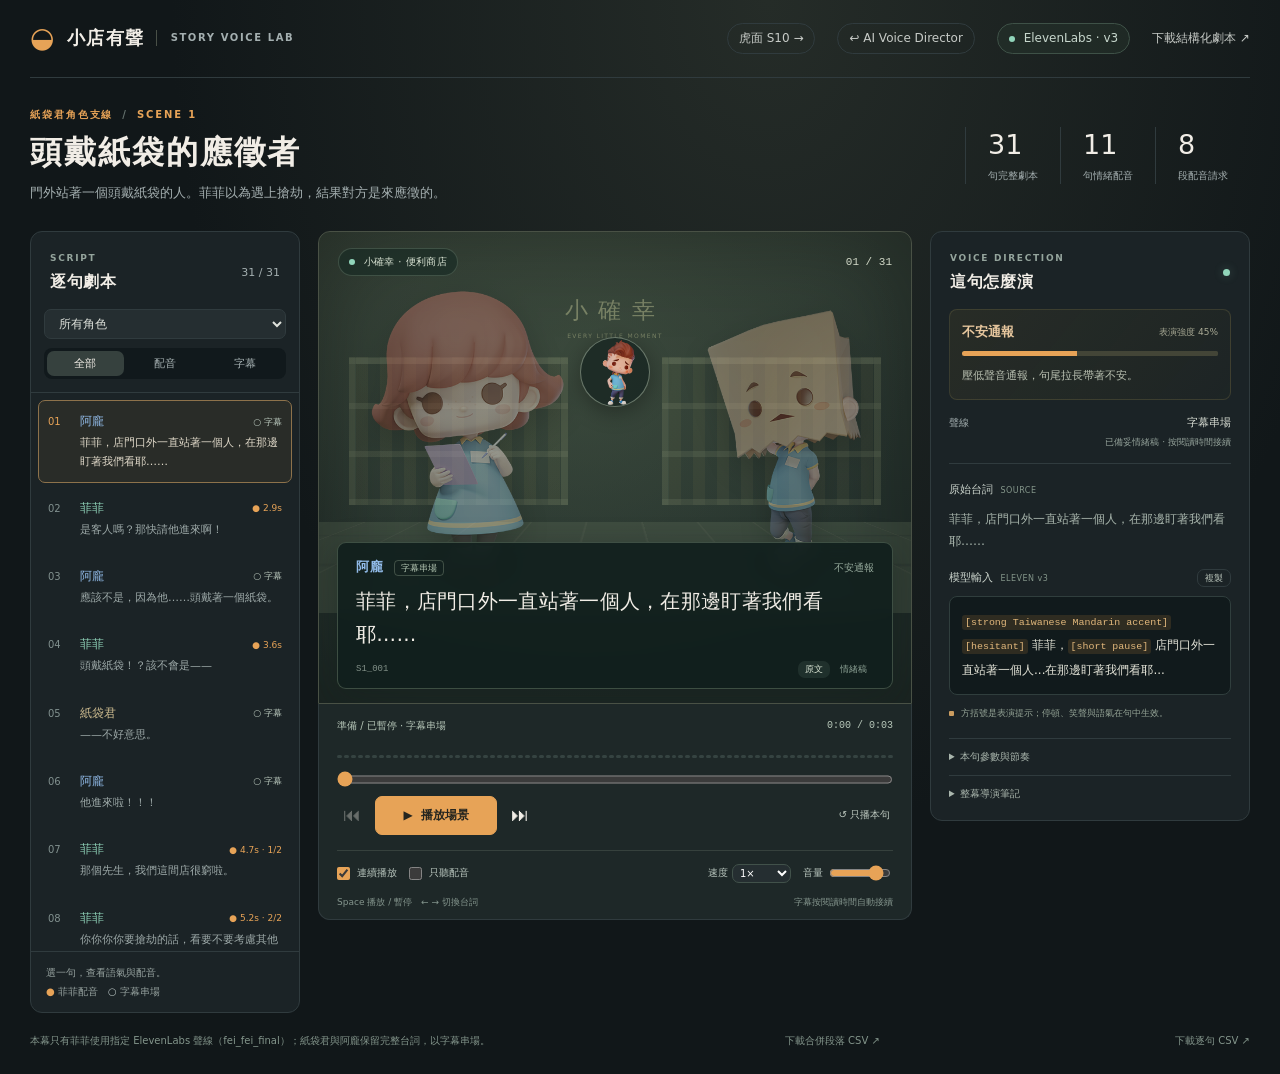
==== story_paperbag_s1/index.html @ 16950ddc "Add the 紙袋君 S1 scene page and make the scene template reusable story_paperbag_s1/: the whole S1 scen" ====
<!doctype html>
<html lang="zh-Hant">
<head>
  <meta charset="UTF-8">
  <meta name="viewport" content="width=device-width, initial-scale=1">
  <meta name="theme-color" content="#151b1e">
  <title>紙袋君角色支線 · 頭戴紙袋的應徵者｜小店有聲</title>
  <meta name="description" content="門外站著一個頭戴紙袋的人。菲菲以為遇上搶劫，結果對方是來應徵的。本幕只有菲菲使用指定 ElevenLabs 聲線（fei_fei_final）；紙袋君與阿龐保留完整台詞，以字幕串場。">
  <link rel="icon" href="data:image/svg+xml,%3Csvg xmlns='http://www.w3.org/2000/svg' viewBox='0 0 64 64'%3E%3Crect width='64' height='64' rx='16' fill='%2391d5ba'/%3E%3Ctext x='32' y='46' text-anchor='middle' font-size='44'%3E袋%3C/text%3E%3C/svg%3E">
  <link rel="stylesheet" href="style.css">
  <script src="app.js" defer></script>
</head>
<body>
  <div class="app-shell">
    <header class="topbar">
      <a class="brand" href="./" aria-label="小店有聲首頁"><span class="brand-icon" aria-hidden="true">◒</span> 小店有聲 <span class="brand-en">STORY VOICE LAB</span></a>
      <div class="top-actions"><a id="sibling-link" class="site-link" hidden></a><a id="site-link" class="site-link" hidden></a><span class="engine"><i></i> ElevenLabs · v3</span><a href="script.json" download class="quiet-link">下載結構化劇本 ↗</a></div>
    </header>
    <section class="scene-header" aria-labelledby="scene-title">
      <div><p class="eyebrow" id="scene-eyebrow"></p><h1 id="scene-title"></h1><p id="scene-description" class="scene-description"></p></div>
      <div class="scene-stats"><div><strong id="total-count">0</strong><span>句完整劇本</span></div><div><strong id="voiced-count">0</strong><span>句情緒配音</span></div><div><strong id="utterance-count">0</strong><span>段配音請求</span></div></div>
    </section>
    <main class="workbench">
      <aside class="script-panel panel" aria-label="劇本列表">
        <div class="panel-heading"><div><p class="eyebrow">SCRIPT</p><h2>逐句劇本</h2></div><span id="list-count" class="small-count"></span></div>
        <div class="list-controls">
          <label class="sr-only" for="role-filter">篩選角色</label><select id="role-filter"><option value="all">所有角色</option></select>
          <div class="filter-tabs" role="group" aria-label="篩選配音模式"><button data-filter="all" aria-pressed="true">全部</button><button data-filter="voiced" aria-pressed="false">配音</button><button data-filter="subtitles" aria-pressed="false">字幕</button></div>
        </div>
        <ol id="script-list" class="script-list"></ol>
        <p class="list-help">選一句，查看語氣與配音。<br><span class="audio-dot">●</span> <span id="voiced-cast-note"></span>配音　<span class="subtitle-dot">○</span> 字幕串場</p>
      </aside>

      <section class="performance" aria-label="場景播放器">
        <div class="stage" id="stage">
          <div class="stage-top"><span class="location"><i></i> 小確幸 · 便利商店</span><span id="scene-progress" class="scene-progress"></span></div>
          <div class="shop-set" aria-hidden="true"><div class="shop-sign">小確幸 <small>EVERY LITTLE MOMENT</small></div><div class="shelf shelf-left"></div><div class="shelf shelf-right"></div><div class="shop-floor"></div></div>
          <div class="portrait-wrap lead-a-wrap" id="lead-a-wrap"><img id="lead-a-portrait" class="portrait" alt=""><span class="cast-label" id="lead-a-label"></span></div>
          <div class="portrait-wrap lead-b-wrap" id="lead-b-wrap"><img id="lead-b-portrait" class="portrait" alt=""><span class="cast-label" id="lead-b-label"></span></div>
          <div id="support-speaker" class="support-speaker" hidden><span id="support-initial"></span><img id="support-portrait" alt="" hidden></div>
          <div class="caption-box">
            <div class="caption-heading"><span id="speaker-name" class="speaker-name"></span><span id="delivery-badge" class="delivery-badge"></span><span id="emotion-label" class="emotion-label"></span></div>
            <div id="caption-text" class="caption-text" aria-live="polite"></div>
            <div class="caption-bottom"><span id="line-id"></span><div class="caption-tabs" role="group" aria-label="字幕顯示"><button id="caption-original" aria-pressed="true">原文</button><button id="caption-directed" aria-pressed="false">情緒稿</button></div></div>
          </div>
        </div>
        <div class="player panel">
          <div class="playback-status"><span id="playback-status" role="status">準備播放</span><span id="clip-time">0:00 / 0:00</span></div>
          <div id="waveform" class="waveform" aria-hidden="true"></div>
          <label class="sr-only" for="seek">本句播放進度</label><input id="seek" class="seek" type="range" min="0" max="1" step="0.01" value="0" aria-label="本句播放進度">
          <div class="transport"><div class="main-controls"><button id="previous" class="icon-button" aria-label="上一句">⏮</button><button id="play" class="primary-button" aria-label="播放場景"><span id="play-icon" aria-hidden="true">▶</span><span id="play-label">播放場景</span></button><button id="next" class="icon-button" aria-label="下一句">⏭</button></div><button id="audition" class="text-button">↺ 只播本句</button><button id="audition-utterance" class="text-button" hidden>▶ 只播本段</button><a id="download-clip" class="text-button" download hidden>↓ WAV</a></div>
          <div class="playback-options"><label><input id="auto-advance" type="checkbox" checked> 連續播放</label><label><input id="only-voiced" type="checkbox"> 只聽配音</label><label class="speed-label">速度 <select id="speed" aria-label="播放速度"><option value="0.85">0.85×</option><option value="1" selected>1×</option><option value="1.15">1.15×</option><option value="1.3">1.3×</option></select></label><label class="volume-label">音量 <input id="volume" type="range" min="0" max="1" step="0.05" value="0.85" aria-label="音量"></label></div>
          <p id="playback-error" class="error" role="alert" hidden></p>
          <p class="keyboard-help">Space 播放 / 暫停　← → 切換台詞 <span>字幕按閱讀時間自動接續</span></p>
        </div>
      </section>

      <aside class="inspector panel" aria-label="情緒與 TTS 輸入">
        <div class="panel-heading"><div><p class="eyebrow">VOICE DIRECTION</p><h2>這句怎麼演</h2></div><span class="live-dot"></span></div>
        <div class="inspector-body">
          <div class="emotion-card"><div><span id="inspector-emotion"></span><small id="intensity-label"></small></div><meter id="intensity" min="0" max="1" value="0.5" aria-label="情緒強度"></meter><p id="direction-note"></p></div>
          <div class="voice-assignment"><span>聲線</span><strong id="voice-name"></strong><small id="voice-status"></small></div>
          <p id="utterance-note" class="utterance-note" hidden></p>
          <section class="text-section"><h3>原始台詞 <span>SOURCE</span></h3><p id="original-text"></p></section>
          <section class="text-section"><div class="input-heading"><h3><b id="tts-input-label">模型輸入</b> <span>ELEVEN v3</span></h3><button id="copy-input" class="copy-button">複製</button></div><div id="tts-text" class="model-text"></div><p id="edit-note" class="edit-note" hidden></p></section>
          <div class="tag-legend"><i></i> 方括號是表演提示；停頓、笑聲與語氣在句中生效。</div>
          <details><summary>本句參數與節奏</summary><pre id="request-settings"></pre></details>
          <details><summary>整幕導演筆記</summary><p id="scene-direction"></p></details>
        </div>
      </aside>
    </main>
    <footer><span id="casting-note"></span><a href="utterances.csv" download>下載合併段落 CSV ↗</a><a href="script.csv" download>下載逐句 CSV ↗</a></footer>
  </div>
  <audio id="audio" preload="metadata"></audio>
  <script id="scene-data" type="application/json">{"scene_id": "paperbag_s1", "title": "S1 標題：XXX", "display_title": "頭戴紙袋的應徵者", "description": "門外站著一個頭戴紙袋的人。菲菲以為遇上搶劫，結果對方是來應徵的。", "casting_note": "本幕只有菲菲使用指定 ElevenLabs 聲線（fei_fei_final）；紙袋君與阿龐保留完整台詞，以字幕串場。", "director_note": "一場誤會喜劇：從好奇、驚疑、慌張求饒，轉為困惑追問與吐槽，聽到「一半薪水」立刻翻臉答應，最後對聽不懂的專業術語心服口服。慌張要像真的害怕，但整場是好笑的，不是驚悚的。", "tag_aliases": {"pause": "short pause", "surprise": "surprised", "sigh": "sighs", "laugh": "laughs"}, "grouping": {"method": "directed_adjacent", "max_intensity_delta": 0.35, "note": "依語意指定情緒接近的連續同角色台詞。同段只生成及正規化一次；字幕保留逐句時間軸。", "groups": [{"utterance_id": "s1_u007_008", "line_ids": ["s1_007", "s1_008"], "emotion": "慌張求饒", "reason": "先說店裡很窮，再結巴著建議去搶別家，是同一口氣講完的慌張。", "voice_settings": {"speed": 1.08}}, {"utterance_id": "s1_u010_011", "line_ids": ["s1_010", "s1_011"], "emotion": "困惑追問", "reason": "確認不是搶劫後鬆一口氣，緊接著追問紙袋的事，都是同一種半信半疑。"}, {"utterance_id": "s1_u030_031", "line_ids": ["s1_030", "s1_031"], "emotion": "服氣下令", "reason": "承認聽不懂卻很佩服，順勢決定照做，是同一段從佩服到拍板的話。", "voice_settings": {"speed": 1.02}}, {"utterance_id": "s1_u021_022", "line_ids": ["s1_021", "s1_022"], "emotion": "含糊到舉例", "reason": "先說很難說明，接著改用貨架轉換率舉例，是同一段自我介紹專長。"}, {"utterance_id": "s1_u024_027", "line_ids": ["s1_024", "s1_025", "s1_026", "s1_027"], "emotion": "專業簡報", "reason": "解釋轉換率並一路提出貨架高度與視線對齊的建議，是同一段平穩的專業說明。"}, {"utterance_id": "s1_u028_029", "line_ids": ["s1_028", "s1_029"], "emotion": "被術語淹沒", "reason": "先沉默，再向菲菲求救，是同一個聽不懂的反應。"}]}, "page": {"series": "紙袋君角色支線", "scene_label": "SCENE 1", "favicon_char": "袋"}, "stage": {"leads": ["fei_fei", "paper_bag"], "narrator": null}, "site": {"dir": "demo-page/story_paperbag_s1", "site_root": "../", "site_name": "AI Voice Director", "url": "https://tklovln.github.io/ai-voice-director/story_paperbag_s1/", "sibling": {"label": "虎面 S10", "url": "../story_tiger_s10/"}}, "utterances": [{"utterance_id": "s1_001", "line_ids": ["s1_001"], "character": "阿龐", "mode": "subtitle_only", "emotion": "不安通報", "reason": "單句或與相鄰句的情緒／角色不同。"}, {"utterance_id": "s1_002", "line_ids": ["s1_002"], "character": "菲菲", "mode": "tts", "emotion": "期待客人", "reason": "單句或與相鄰句的情緒／角色不同。"}, {"utterance_id": "s1_003", "line_ids": ["s1_003"], "character": "阿龐", "mode": "subtitle_only", "emotion": "難以形容", "reason": "單句或與相鄰句的情緒／角色不同。"}, {"utterance_id": "s1_004", "line_ids": ["s1_004"], "character": "菲菲", "mode": "tts", "emotion": "驚疑", "reason": "單句或與相鄰句的情緒／角色不同。"}, {"utterance_id": "s1_005", "line_ids": ["s1_005"], "character": "紙袋君", "mode": "subtitle_only", "emotion": "平靜打斷", "reason": "單句或與相鄰句的情緒／角色不同。"}, {"utterance_id": "s1_006", "line_ids": ["s1_006"], "character": "阿龐", "mode": "subtitle_only", "emotion": "驚叫", "reason": "單句或與相鄰句的情緒／角色不同。"}, {"utterance_id": "s1_u007_008", "line_ids": ["s1_007", "s1_008"], "character": "菲菲", "mode": "tts", "emotion": "慌張求饒", "reason": "先說店裡很窮，再結巴著建議去搶別家，是同一口氣講完的慌張。"}, {"utterance_id": "s1_009", "line_ids": ["s1_009"], "character": "紙袋君", "mode": "subtitle_only", "emotion": "澄清誤會", "reason": "單句或與相鄰句的情緒／角色不同。"}, {"utterance_id": "s1_u010_011", "line_ids": ["s1_010", "s1_011"], "character": "菲菲", "mode": "tts", "emotion": "困惑追問", "reason": "確認不是搶劫後鬆一口氣，緊接著追問紙袋的事，都是同一種半信半疑。"}, {"utterance_id": "s1_012", "line_ids": ["s1_012"], "character": "紙袋君", "mode": "subtitle_only", "emotion": "含糊帶過", "reason": "單句或與相鄰句的情緒／角色不同。"}, {"utterance_id": "s1_013", "line_ids": ["s1_013"], "character": "菲菲", "mode": "subtitle_only", "emotion": "無言沉默", "reason": "單句或與相鄰句的情緒／角色不同。"}, {"utterance_id": "s1_014", "line_ids": ["s1_014"], "character": "菲菲", "mode": "tts", "emotion": "無力吐槽", "reason": "單句或與相鄰句的情緒／角色不同。"}, {"utterance_id": "s1_015", "line_ids": ["s1_015"], "character": "紙袋君", "mode": "subtitle_only", "emotion": "平靜讓步", "reason": "單句或與相鄰句的情緒／角色不同。"}, {"utterance_id": "s1_016", "line_ids": ["s1_016"], "character": "菲菲", "mode": "tts", "emotion": "秒變熱情", "reason": "單句或與相鄰句的情緒／角色不同。"}, {"utterance_id": "s1_017", "line_ids": ["s1_017"], "character": "紙袋君", "mode": "subtitle_only", "emotion": "簡短道謝", "reason": "單句或與相鄰句的情緒／角色不同。"}, {"utterance_id": "s1_018", "line_ids": ["s1_018"], "character": "阿龐", "mode": "subtitle_only", "emotion": "好心提醒", "reason": "單句或與相鄰句的情緒／角色不同。"}, {"utterance_id": "s1_019", "line_ids": ["s1_019"], "character": "紙袋君", "mode": "subtitle_only", "emotion": "自報稱呼", "reason": "單句或與相鄰句的情緒／角色不同。"}, {"utterance_id": "s1_020", "line_ids": ["s1_020"], "character": "菲菲", "mode": "tts", "emotion": "興頭上追問", "reason": "單句或與相鄰句的情緒／角色不同。"}, {"utterance_id": "s1_u021_022", "line_ids": ["s1_021", "s1_022"], "character": "紙袋君", "mode": "subtitle_only", "emotion": "含糊到舉例", "reason": "先說很難說明，接著改用貨架轉換率舉例，是同一段自我介紹專長。"}, {"utterance_id": "s1_023", "line_ids": ["s1_023"], "character": "阿龐", "mode": "subtitle_only", "emotion": "跟不上", "reason": "單句或與相鄰句的情緒／角色不同。"}, {"utterance_id": "s1_u024_027", "line_ids": ["s1_024", "s1_025", "s1_026", "s1_027"], "character": "紙袋君", "mode": "subtitle_only", "emotion": "專業簡報", "reason": "解釋轉換率並一路提出貨架高度與視線對齊的建議，是同一段平穩的專業說明。"}, {"utterance_id": "s1_u028_029", "line_ids": ["s1_028", "s1_029"], "character": "阿龐", "mode": "subtitle_only", "emotion": "被術語淹沒", "reason": "先沉默，再向菲菲求救，是同一個聽不懂的反應。"}, {"utterance_id": "s1_u030_031", "line_ids": ["s1_030", "s1_031"], "character": "菲菲", "mode": "tts", "emotion": "服氣下令", "reason": "承認聽不懂卻很佩服，順勢決定照做，是同一段從佩服到拍板的話。"}], "cast": {"fei_fei": {"name": "菲菲", "color": "#91d5ba", "voice_name": "fei_fei_final", "portraits": {"normal": "assets/portraits/fei_fei_normal.png", "happy": "assets/portraits/fei_fei_happy.png", "suspicious": "assets/portraits/fei_fei_suspicious.png", "panic": "assets/portraits/fei_fei_panic.png", "smh": "assets/portraits/fei_fei_smh.png", "money": "assets/portraits/fei_fei_money.png", "amazing": "assets/portraits/fei_fei_amazing.png", "confidence": "assets/portraits/fei_fei_confidence.png"}}, "paper_bag": {"name": "紙袋君", "color": "#cebc90", "voice_name": null, "portraits": {"normal": "assets/portraits/paper_bag_normal.png", "happy": "assets/portraits/paper_bag_happy.png", "sad": "assets/portraits/paper_bag_sad.png"}}, "a_pang": {"name": "阿龐", "color": "#92bcea", "voice_name": null, "portraits": {"normal": "assets/portraits/a_pang_normal.png", "happy": "assets/portraits/a_pang_happy.png", "sad": "assets/portraits/a_pang_sad.png"}}}, "lines": [{"line_id": "s1_001", "order": 1, "speaker": "a_pang", "character": "阿龐", "source_text": "菲菲，店門口外一直站著一個人，在那邊盯著我們看耶……", "spoken_text": "菲菲， 店門口外一直站著一個人...在那邊盯著我們看耶...", "text": "[hesitant] 菲菲，[pause] 店門口外一直站著一個人...在那邊盯著我們看耶...", "tts_text": "[strong Taiwanese Mandarin accent] [hesitant] 菲菲，[short pause] 店門口外一直站著一個人...在那邊盯著我們看耶...", "emotion": "不安通報", "intensity": 0.45, "expression": "normal", "direction": "壓低聲音通報，句尾拉長帶著不安。", "mode": "subtitle_only", "voice_name": null, "subtitle_duration_ms": 3385, "pause_after_ms": 300, "voice_settings": {"stability": 0.5, "similarity_boost": 0.75, "speed": 1.0}, "utterance_id": "s1_001", "utterance_line_ids": ["s1_001"], "utterance_index": 0, "utterance_size": 1, "utterance_emotion": "不安通報", "utterance_reason": "單句或與相鄰句的情緒／角色不同。", "text_edit_note": "", "audio": null}, {"line_id": "s1_002", "order": 2, "speaker": "fei_fei", "character": "菲菲", "source_text": "是客人嗎？那快請他進來啊！", "spoken_text": "是客人嗎？  那快請他進來啊！", "text": "[curious] 是客人嗎？[pause] [excited] 那快請他進來啊！", "tts_text": "[strong Taiwanese Mandarin accent] [curious] 是客人嗎？[short pause] [excited] 那快請他進來啊！", "emotion": "期待客人", "intensity": 0.6, "expression": "happy", "direction": "完全沒在意外面的異狀，只想到有生意上門。", "mode": "tts", "voice_name": "fei_fei_final", "subtitle_duration_ms": 2200, "pause_after_ms": 350, "voice_settings": {"stability": 0.5, "similarity_boost": 0.75, "speed": 1.0}, "utterance_id": "s1_002", "utterance_line_ids": ["s1_002"], "utterance_index": 0, "utterance_size": 1, "utterance_emotion": "期待客人", "utterance_reason": "單句或與相鄰句的情緒／角色不同。", "text_edit_note": "", "audio": {"url": "assets/audio/s1_002_023b5709960ef1a7be27.wav", "download_url": "assets/audio/s1_002_023b5709960ef1a7be27.wav", "duration_s": 2.923, "start_s": 0.0, "end_s": 2.923, "waveform": [0.0, 0.054, 0.144, 0.152, 0.261, 0.534, 0.318, 0.005, 0.129, 0.13, 0.761, 0.992, 1.0, 0.823, 0.265, 0.309, 0.74, 0.759, 0.613, 0.174, 0.173, 0.202, 0.542, 0.57, 0.581, 0.527, 0.46, 0.379, 0.31, 0.27, 0.14, 0.075, 0.008, 0.006, 0.01, 0.006, 0.005, 0.002, 0.0, 0.096, 0.382, 0.799, 0.56, 0.253, 0.782, 0.923, 0.883, 0.082, 0.111, 0.187, 0.153, 0.182, 0.169, 0.149, 0.394, 0.563, 0.304, 0.044, 0.222, 0.243, 0.161, 0.219, 0.351, 0.9, 0.837, 0.812, 0.595, 0.55, 0.492, 0.706, 0.746, 0.746, 0.778, 0.768, 0.472, 0.335, 0.353, 0.356, 0.194, 0.05], "utterance_duration_s": 2.923}}, {"line_id": "s1_003", "order": 3, "speaker": "a_pang", "character": "阿龐", "source_text": "應該不是，因為他……頭戴著一個紙袋。", "spoken_text": "應該不是，因為他... 頭戴著一個紙袋。", "text": "[hesitant] 應該不是，因為他...[pause] 頭戴著一個紙袋。", "tts_text": "[strong Taiwanese Mandarin accent] [hesitant] 應該不是，因為他...[short pause] 頭戴著一個紙袋。", "emotion": "難以形容", "intensity": 0.4, "expression": "normal", "direction": "停頓是在想怎麼描述，最後老實說出紙袋。", "mode": "subtitle_only", "voice_name": null, "subtitle_duration_ms": 2200, "pause_after_ms": 250, "voice_settings": {"stability": 0.5, "similarity_boost": 0.75, "speed": 1.0}, "utterance_id": "s1_003", "utterance_line_ids": ["s1_003"], "utterance_index": 0, "utterance_size": 1, "utterance_emotion": "難以形容", "utterance_reason": "單句或與相鄰句的情緒／角色不同。", "text_edit_note": "", "audio": null}, {"line_id": "s1_004", "order": 4, "speaker": "fei_fei", "character": "菲菲", "source_text": "頭戴紙袋！？該不會是——", "spoken_text": "頭戴紙袋！？ 該不會是——", "text": "[surprise] 頭戴紙袋！？[pause] 該不會是——", "tts_text": "[strong Taiwanese Mandarin accent] [surprised] 頭戴紙袋！？[short pause] 該不會是——", "emotion": "驚疑", "intensity": 0.8, "expression": "panic", "direction": "拔尖地重複關鍵字，後半句往最壞的方向猜，被打斷。", "mode": "tts", "voice_name": "fei_fei_final", "subtitle_duration_ms": 2200, "pause_after_ms": 120, "voice_settings": {"stability": 0.5, "similarity_boost": 0.75, "speed": 1.06}, "utterance_id": "s1_004", "utterance_line_ids": ["s1_004"], "utterance_index": 0, "utterance_size": 1, "utterance_emotion": "驚疑", "utterance_reason": "單句或與相鄰句的情緒／角色不同。", "text_edit_note": "", "audio": {"url": "assets/audio/s1_004_6e1bd1456f9dfe0655f1.wav", "download_url": "assets/audio/s1_004_6e1bd1456f9dfe0655f1.wav", "duration_s": 3.595, "start_s": 0.0, "end_s": 3.595, "waveform": [0.001, 0.495, 0.483, 0.564, 0.598, 0.067, 0.929, 1.0, 0.94, 0.948, 0.877, 0.026, 0.449, 0.55, 0.228, 0.292, 0.18, 0.005, 0.835, 0.98, 0.888, 0.973, 0.964, 0.827, 0.522, 0.356, 0.144, 0.096, 0.053, 0.009, 0.002, 0.0, 0.0, 0.0, 0.0, 0.0, 0.0, 0.0, 0.0, 0.0, 0.0, 0.0, 0.0, 0.0, 0.046, 0.49, 0.64, 0.628, 0.675, 0.055, 0.004, 0.182, 0.229, 0.249, 0.214, 0.021, 0.491, 0.774, 0.644, 0.527, 0.332, 0.336, 0.274, 0.268, 0.211, 0.166, 0.162, 0.261, 0.281, 0.303, 0.314, 0.297, 0.268, 0.194, 0.155, 0.127, 0.103, 0.088, 0.073, 0.213], "utterance_duration_s": 3.595}}, {"line_id": "s1_005", "order": 5, "speaker": "paper_bag", "character": "紙袋君", "source_text": "——不好意思。", "spoken_text": "——不好意思。", "text": "[calm] ——不好意思。", "tts_text": "[strong Taiwanese Mandarin accent] [calm] ——不好意思。", "emotion": "平靜打斷", "intensity": 0.3, "expression": "normal", "direction": "語氣意外地平常，與菲菲的驚慌形成對比。", "mode": "subtitle_only", "voice_name": null, "subtitle_duration_ms": 2200, "pause_after_ms": 200, "voice_settings": {"stability": 0.5, "similarity_boost": 0.75, "speed": 1.0}, "utterance_id": "s1_005", "utterance_line_ids": ["s1_005"], "utterance_index": 0, "utterance_size": 1, "utterance_emotion": "平靜打斷", "utterance_reason": "單句或與相鄰句的情緒／角色不同。", "text_edit_note": "", "audio": null}, {"line_id": "s1_006", "order": 6, "speaker": "a_pang", "character": "阿龐", "source_text": "他進來啦！！！", "spoken_text": "他進來啦！！！", "text": "[excited] 他進來啦！！！", "tts_text": "[strong Taiwanese Mandarin accent] [excited] 他進來啦！！！", "emotion": "驚叫", "intensity": 0.9, "expression": "sad", "direction": "整場音量最高的一句，純粹是嚇到大叫。", "mode": "subtitle_only", "voice_name": null, "subtitle_duration_ms": 2200, "pause_after_ms": 150, "voice_settings": {"stability": 0.5, "similarity_boost": 0.75, "speed": 1.0}, "utterance_id": "s1_006", "utterance_line_ids": ["s1_006"], "utterance_index": 0, "utterance_size": 1, "utterance_emotion": "驚叫", "utterance_reason": "單句或與相鄰句的情緒／角色不同。", "text_edit_note": "", "audio": null}, {"line_id": "s1_007", "order": 7, "speaker": "fei_fei", "character": "菲菲", "source_text": "那個先生，我們這間店很窮啦。", "spoken_text": "那個先生... 我們這間店很窮啦。", "text": "[nervous] 那個先生...[pause] 我們這間店很窮啦。", "tts_text": "[strong Taiwanese Mandarin accent] [nervous] 那個先生...[short pause] 我們這間店很窮啦。\n[stammering] 你你你你要搶劫的話，[short pause] 看要不要考慮其他便利商店...", "emotion": "緊張求饒", "intensity": 0.7, "expression": "panic", "direction": "先客氣稱呼再自曝家貧，想勸退對方；害怕但還在講道理。", "mode": "tts", "voice_name": "fei_fei_final", "subtitle_duration_ms": 2200, "pause_after_ms": 350, "voice_settings": {"stability": 0.5, "similarity_boost": 0.75, "speed": 1.08}, "utterance_id": "s1_u007_008", "utterance_line_ids": ["s1_007", "s1_008"], "utterance_index": 0, "utterance_size": 2, "utterance_emotion": "慌張求饒", "utterance_reason": "先說店裡很窮，再結巴著建議去搶別家，是同一口氣講完的慌張。", "text_edit_note": "", "audio": {"url": "assets/audio/s1_u007_008_5c107064169c6c5956c7.wav", "download_url": "assets/audio/s1_007_5c107064169c6c5956c7_clip.wav", "duration_s": 4.6765, "start_s": 0.0, "end_s": 4.6765, "waveform": [0.002, 0.01, 0.461, 0.939, 0.909, 0.355, 0.509, 0.49, 0.344, 0.26, 0.31, 0.477, 0.438, 0.355, 0.15, 0.382, 0.418, 0.667, 0.831, 0.9, 0.883, 0.861, 0.757, 0.463, 0.296, 0.197, 0.048, 0.003, 0.009, 0.007, 0.008, 0.006, 0.0, 0.125, 0.695, 0.595, 0.541, 0.411, 0.156, 0.302, 0.572, 0.523, 0.269, 0.61, 0.568, 0.146, 0.039, 0.549, 0.678, 0.824, 0.804, 0.227, 0.47, 0.743, 0.331, 0.118, 0.077, 0.245, 0.435, 0.979, 0.974, 0.685, 0.203, 0.337, 0.793, 1.0, 0.997, 0.913, 0.944, 0.826, 0.698, 0.477, 0.258, 0.041, 0.006, 0.005, 0.003, 0.0, 0.0, 0.033], "utterance_duration_s": 9.84}}, {"line_id": "s1_008", "order": 8, "speaker": "fei_fei", "character": "菲菲", "source_text": "你你你你要搶劫的話，看要不要考慮其他便利商店……", "spoken_text": "你你你你要搶劫的話， 看要不要考慮其他便利商店...", "text": "[stammering] 你你你你要搶劫的話，[pause] 看要不要考慮其他便利商店...", "tts_text": "[strong Taiwanese Mandarin accent] [nervous] 那個先生...[short pause] 我們這間店很窮啦。\n[stammering] 你你你你要搶劫的話，[short pause] 看要不要考慮其他便利商店...", "emotion": "慌張推薦", "intensity": 0.75, "expression": "panic", "direction": "結巴照原稿唸出來，句尾越說越小聲，像真心在幫忙介紹別家。", "mode": "tts", "voice_name": "fei_fei_final", "subtitle_duration_ms": 3231, "pause_after_ms": 250, "voice_settings": {"stability": 0.5, "similarity_boost": 0.75, "speed": 1.08}, "utterance_id": "s1_u007_008", "utterance_line_ids": ["s1_007", "s1_008"], "utterance_index": 1, "utterance_size": 2, "utterance_emotion": "慌張求饒", "utterance_reason": "先說店裡很窮，再結巴著建議去搶別家，是同一口氣講完的慌張。", "text_edit_note": "", "audio": {"url": "assets/audio/s1_u007_008_5c107064169c6c5956c7.wav", "download_url": "assets/audio/s1_008_5c107064169c6c5956c7_clip.wav", "duration_s": 5.1635, "start_s": 4.6765, "end_s": 9.84, "waveform": [0.143, 0.147, 0.128, 0.047, 0.116, 0.218, 0.085, 0.195, 0.203, 0.162, 0.69, 1.0, 0.987, 0.959, 0.348, 0.417, 0.584, 0.159, 0.118, 0.205, 0.188, 0.492, 0.502, 0.124, 0.965, 0.955, 0.924, 0.372, 0.014, 0.01, 0.003, 0.0, 0.0, 0.168, 0.533, 0.575, 0.604, 0.949, 0.937, 0.263, 0.814, 0.98, 0.966, 0.142, 0.203, 0.46, 0.39, 0.186, 0.218, 0.22, 0.239, 0.2, 0.204, 0.136, 0.173, 0.425, 0.608, 0.514, 0.03, 0.31, 0.379, 0.178, 0.185, 0.155, 0.203, 0.212, 0.694, 0.593, 0.215, 0.058, 0.143, 0.251, 0.338, 0.389, 0.43, 0.303, 0.217, 0.179, 0.027, 0.017], "utterance_duration_s": 9.84}}, {"line_id": "s1_009", "order": 9, "speaker": "paper_bag", "character": "紙袋君", "source_text": "……不好意思，我是來應徵的。", "spoken_text": "...不好意思， 我是來應徵的。", "text": "[calm] ...不好意思，[pause] 我是來應徵的。", "tts_text": "[strong Taiwanese Mandarin accent] [calm] ...不好意思，[short pause] 我是來應徵的。", "emotion": "澄清誤會", "intensity": 0.3, "expression": "normal", "direction": "依舊平穩，完全不因被當成搶匪而動氣。", "mode": "subtitle_only", "voice_name": null, "subtitle_duration_ms": 2200, "pause_after_ms": 300, "voice_settings": {"stability": 0.5, "similarity_boost": 0.75, "speed": 1.0}, "utterance_id": "s1_009", "utterance_line_ids": ["s1_009"], "utterance_index": 0, "utterance_size": 1, "utterance_emotion": "澄清誤會", "utterance_reason": "單句或與相鄰句的情緒／角色不同。", "text_edit_note": "", "audio": null}, {"line_id": "s1_010", "order": 10, "speaker": "fei_fei", "character": "菲菲", "source_text": "不是搶劫？", "spoken_text": "不是...搶劫？", "text": "[surprise] 不是...搶劫？", "tts_text": "[strong Taiwanese Mandarin accent] [surprised] 不是...搶劫？\n[curious] 應徵的話，[short pause] 你幹嘛戴著紙袋？", "emotion": "半信半疑", "intensity": 0.55, "expression": "suspicious", "direction": "鬆一口氣但還沒完全相信，句尾上揚。", "mode": "tts", "voice_name": "fei_fei_final", "subtitle_duration_ms": 2200, "pause_after_ms": 350, "voice_settings": {"stability": 0.5, "similarity_boost": 0.75, "speed": 1.0}, "utterance_id": "s1_u010_011", "utterance_line_ids": ["s1_010", "s1_011"], "utterance_index": 0, "utterance_size": 2, "utterance_emotion": "困惑追問", "utterance_reason": "確認不是搶劫後鬆一口氣，緊接著追問紙袋的事，都是同一種半信半疑。", "text_edit_note": "", "audio": {"url": "assets/audio/s1_u010_011_8247417cadad25163bef.wav", "download_url": "assets/audio/s1_010_8247417cadad25163bef_clip.wav", "duration_s": 2.48, "start_s": 0.0, "end_s": 2.48, "waveform": [0.026, 0.001, 0.0, 0.002, 0.157, 0.375, 0.489, 0.494, 0.52, 0.275, 0.518, 0.44, 0.45, 0.509, 0.476, 0.449, 0.284, 0.437, 0.562, 0.644, 0.646, 0.66, 0.607, 0.463, 0.375, 0.336, 0.212, 0.148, 0.037, 0.002, 0.0, 0.0, 0.006, 0.114, 0.531, 0.626, 0.52, 0.632, 0.686, 0.959, 1.0, 0.782, 0.316, 0.243, 0.223, 0.263, 0.244, 0.028, 0.271, 0.301, 0.281, 0.269, 0.258, 0.287, 0.336, 0.334, 0.351, 0.393, 0.513, 0.689, 0.799, 0.963, 0.946, 0.868, 0.558, 0.229, 0.097, 0.013, 0.001, 0.0, 0.0, 0.0, 0.0, 0.0, 0.0, 0.0, 0.0, 0.0, 0.0, 0.0], "utterance_duration_s": 5.68}}, {"line_id": "s1_011", "order": 11, "speaker": "fei_fei", "character": "菲菲", "source_text": "應徵的話，你幹嘛戴著紙袋？", "spoken_text": "應徵的話， 你幹嘛戴著紙袋？", "text": "[curious] 應徵的話，[pause] 你幹嘛戴著紙袋？", "tts_text": "[strong Taiwanese Mandarin accent] [surprised] 不是...搶劫？\n[curious] 應徵的話，[short pause] 你幹嘛戴著紙袋？", "emotion": "直接追問", "intensity": 0.55, "expression": "suspicious", "direction": "回到店長模式，把最想問的問題直接問出來。", "mode": "tts", "voice_name": "fei_fei_final", "subtitle_duration_ms": 2200, "pause_after_ms": 350, "voice_settings": {"stability": 0.5, "similarity_boost": 0.75, "speed": 1.0}, "utterance_id": "s1_u010_011", "utterance_line_ids": ["s1_010", "s1_011"], "utterance_index": 1, "utterance_size": 2, "utterance_emotion": "困惑追問", "utterance_reason": "確認不是搶劫後鬆一口氣，緊接著追問紙袋的事，都是同一種半信半疑。", "text_edit_note": "", "audio": {"url": "assets/audio/s1_u010_011_8247417cadad25163bef.wav", "download_url": "assets/audio/s1_011_8247417cadad25163bef_clip.wav", "duration_s": 3.2, "start_s": 2.48, "end_s": 5.68, "waveform": [0.0, 0.0, 0.0, 0.0, 0.0, 0.0, 0.028, 0.571, 0.206, 0.206, 0.206, 0.19, 0.363, 0.646, 0.725, 0.495, 0.274, 0.279, 0.872, 0.855, 0.818, 0.193, 0.05, 0.334, 1.0, 0.967, 0.939, 0.855, 0.814, 0.685, 0.63, 0.391, 0.165, 0.139, 0.122, 0.073, 0.061, 0.028, 0.004, 0.0, 0.0, 0.023, 0.12, 0.125, 0.08, 0.02, 0.533, 0.709, 0.673, 0.376, 0.157, 0.307, 0.278, 0.418, 0.172, 0.028, 0.674, 0.681, 0.37, 0.157, 0.303, 0.3, 0.113, 0.039, 0.281, 0.242, 0.11, 0.093, 0.002, 0.072, 0.62, 0.377, 0.54, 0.635, 0.44, 0.488, 0.31, 0.184, 0.165, 0.302], "utterance_duration_s": 5.68}}, {"line_id": "s1_012", "order": 12, "speaker": "paper_bag", "character": "紙袋君", "source_text": "呃……這樣臉不會弄髒，比較方便。", "spoken_text": "呃... 這樣臉不會弄髒，比較方便。", "text": "[hesitant] 呃...[pause] 這樣臉不會弄髒，比較方便。", "tts_text": "[strong Taiwanese Mandarin accent] [hesitant] 呃...[short pause] 這樣臉不會弄髒，比較方便。", "emotion": "含糊帶過", "intensity": 0.35, "expression": "normal", "direction": "明顯在敷衍，但講得很認真，笑點在這裡。", "mode": "subtitle_only", "voice_name": null, "subtitle_duration_ms": 2200, "pause_after_ms": 400, "voice_settings": {"stability": 0.5, "similarity_boost": 0.75, "speed": 1.0}, "utterance_id": "s1_012", "utterance_line_ids": ["s1_012"], "utterance_index": 0, "utterance_size": 1, "utterance_emotion": "含糊帶過", "utterance_reason": "單句或與相鄰句的情緒／角色不同。", "text_edit_note": "", "audio": null}, {"line_id": "s1_013", "order": 13, "speaker": "fei_fei", "character": "菲菲", "source_text": "………", "spoken_text": "………", "text": "………", "tts_text": "[strong Taiwanese Mandarin accent] ………", "emotion": "無言沉默", "intensity": 0.2, "expression": "smh", "direction": "留白一拍，讓觀眾感覺到菲菲正在消化這個理由。", "mode": "subtitle_only", "voice_name": null, "subtitle_duration_ms": 2200, "pause_after_ms": 200, "voice_settings": {"stability": 0.5, "similarity_boost": 0.75, "speed": 1.0}, "utterance_id": "s1_013", "utterance_line_ids": ["s1_013"], "utterance_index": 0, "utterance_size": 1, "utterance_emotion": "無言沉默", "utterance_reason": "單句或與相鄰句的情緒／角色不同。", "text_edit_note": "", "audio": null}, {"line_id": "s1_014", "order": 14, "speaker": "fei_fei", "character": "菲菲", "source_text": "不，你這理由實在是太可疑了……", "spoken_text": "不， 你這理由實在是太可疑了...", "text": "[amused] 不，[pause] 你這理由實在是太可疑了...", "tts_text": "[strong Taiwanese Mandarin accent] [amused] 不，[short pause] 你這理由實在是太可疑了...", "emotion": "無力吐槽", "intensity": 0.5, "expression": "smh", "direction": "像朋友間翻白眼吐槽，不是嚴厲指控；句尾放掉。", "mode": "tts", "voice_name": "fei_fei_final", "subtitle_duration_ms": 2200, "pause_after_ms": 350, "voice_settings": {"stability": 0.5, "similarity_boost": 0.75, "speed": 0.97}, "utterance_id": "s1_014", "utterance_line_ids": ["s1_014"], "utterance_index": 0, "utterance_size": 1, "utterance_emotion": "無力吐槽", "utterance_reason": "單句或與相鄰句的情緒／角色不同。", "text_edit_note": "", "audio": {"url": "assets/audio/s1_014_82f6f4b6b50d67c5eb64.wav", "download_url": "assets/audio/s1_014_82f6f4b6b50d67c5eb64.wav", "duration_s": 3.435, "start_s": 0.0, "end_s": 3.435, "waveform": [0.0, 0.431, 0.597, 0.73, 0.731, 0.591, 0.574, 0.4, 0.288, 0.106, 0.008, 0.012, 0.013, 0.009, 0.007, 0.006, 0.001, 0.0, 0.043, 0.173, 0.368, 0.381, 0.109, 0.631, 1.0, 0.954, 0.87, 0.221, 0.294, 0.255, 0.238, 0.242, 0.527, 0.518, 0.455, 0.445, 0.276, 0.148, 0.142, 0.196, 0.2, 0.185, 0.936, 0.921, 0.698, 0.246, 0.265, 0.3, 0.093, 0.251, 0.246, 0.936, 0.939, 0.702, 0.361, 0.108, 0.116, 0.247, 0.321, 0.33, 0.29, 0.223, 0.158, 0.111, 0.129, 0.15, 0.176, 0.177, 0.341, 0.628, 0.736, 0.893, 0.909, 0.848, 0.49, 0.314, 0.258, 0.174, 0.049, 0.011], "utterance_duration_s": 3.435}}, {"line_id": "s1_015", "order": 15, "speaker": "paper_bag", "character": "紙袋君", "source_text": "不然我只要一半薪水就好。", "spoken_text": "不然... 我只要一半薪水就好。", "text": "[calm] 不然...[pause] 我只要一半薪水就好。", "tts_text": "[strong Taiwanese Mandarin accent] [calm] 不然...[short pause] 我只要一半薪水就好。", "emotion": "平靜讓步", "intensity": 0.35, "expression": "normal", "direction": "像在報一個早就算好的數字，語氣沒有懇求。", "mode": "subtitle_only", "voice_name": null, "subtitle_duration_ms": 2200, "pause_after_ms": 150, "voice_settings": {"stability": 0.5, "similarity_boost": 0.75, "speed": 1.0}, "utterance_id": "s1_015", "utterance_line_ids": ["s1_015"], "utterance_index": 0, "utterance_size": 1, "utterance_emotion": "平靜讓步", "utterance_reason": "單句或與相鄰句的情緒／角色不同。", "text_edit_note": "", "audio": null}, {"line_id": "s1_016", "order": 16, "speaker": "fei_fei", "character": "菲菲", "source_text": "好的，歡迎你加入我們這個大家庭。", "spoken_text": "好的！  歡迎你加入我們這個大家庭。", "text": "[excited] 好的！[pause] [warmly] 歡迎你加入我們這個大家庭。", "tts_text": "[strong Taiwanese Mandarin accent] [excited] 好的！[short pause] [warmly] 歡迎你加入我們這個大家庭。", "emotion": "秒變熱情", "intensity": 0.8, "expression": "money", "direction": "翻臉般立刻答應，前一句的懷疑完全消失；轉折越快越好笑。", "mode": "tts", "voice_name": "fei_fei_final", "subtitle_duration_ms": 2200, "pause_after_ms": 350, "voice_settings": {"stability": 0.5, "similarity_boost": 0.75, "speed": 1.05}, "utterance_id": "s1_016", "utterance_line_ids": ["s1_016"], "utterance_index": 0, "utterance_size": 1, "utterance_emotion": "秒變熱情", "utterance_reason": "單句或與相鄰句的情緒／角色不同。", "text_edit_note": "", "audio": {"url": "assets/audio/s1_016_c20a47ce984e00e75fa9.wav", "download_url": "assets/audio/s1_016_c20a47ce984e00e75fa9.wav", "duration_s": 3.648, "start_s": 0.0, "end_s": 3.648, "waveform": [0.003, 0.203, 0.374, 0.832, 0.693, 0.619, 0.524, 0.481, 0.001, 0.895, 0.935, 0.992, 1.0, 0.961, 0.96, 0.887, 0.75, 0.588, 0.552, 0.258, 0.148, 0.016, 0.001, 0.001, 0.001, 0.0, 0.0, 0.0, 0.027, 0.583, 0.694, 0.452, 0.247, 0.172, 0.115, 0.131, 0.155, 0.193, 0.133, 0.108, 0.691, 0.763, 0.78, 0.785, 0.299, 0.546, 0.547, 0.413, 0.28, 0.411, 0.276, 0.184, 0.236, 0.158, 0.142, 0.591, 0.619, 0.72, 0.744, 0.038, 0.97, 0.947, 0.98, 0.086, 0.626, 0.802, 0.896, 0.82, 0.038, 0.111, 0.241, 0.302, 0.261, 0.258, 0.266, 0.255, 0.233, 0.154, 0.074, 0.07], "utterance_duration_s": 3.648}}, {"line_id": "s1_017", "order": 17, "speaker": "paper_bag", "character": "紙袋君", "source_text": "謝謝妳。", "spoken_text": "謝謝妳。", "text": "[warmly] 謝謝妳。", "tts_text": "[strong Taiwanese Mandarin accent] [warmly] 謝謝妳。", "emotion": "簡短道謝", "intensity": 0.35, "expression": "happy", "direction": "短而誠懇，第一次露出一點溫度。", "mode": "subtitle_only", "voice_name": null, "subtitle_duration_ms": 2200, "pause_after_ms": 250, "voice_settings": {"stability": 0.5, "similarity_boost": 0.75, "speed": 1.0}, "utterance_id": "s1_017", "utterance_line_ids": ["s1_017"], "utterance_index": 0, "utterance_size": 1, "utterance_emotion": "簡短道謝", "utterance_reason": "單句或與相鄰句的情緒／角色不同。", "text_edit_note": "", "audio": null}, {"line_id": "s1_018", "order": 18, "speaker": "a_pang", "character": "阿龐", "source_text": "大哥你想清楚，我們本來的薪水就不高了耶。", "spoken_text": "大哥，你想清楚... 我們本來的薪水就不高了耶。", "text": "[hesitant] 大哥，你想清楚...[pause] 我們本來的薪水就不高了耶。", "tts_text": "[strong Taiwanese Mandarin accent] [hesitant] 大哥，你想清楚...[short pause] 我們本來的薪水就不高了耶。", "emotion": "好心提醒", "intensity": 0.45, "expression": "sad", "direction": "站在同事立場替對方著想，帶一點自嘲。", "mode": "subtitle_only", "voice_name": null, "subtitle_duration_ms": 2769, "pause_after_ms": 350, "voice_settings": {"stability": 0.5, "similarity_boost": 0.75, "speed": 1.0}, "utterance_id": "s1_018", "utterance_line_ids": ["s1_018"], "utterance_index": 0, "utterance_size": 1, "utterance_emotion": "好心提醒", "utterance_reason": "單句或與相鄰句的情緒／角色不同。", "text_edit_note": "", "audio": null}, {"line_id": "s1_019", "order": 19, "speaker": "paper_bag", "character": "紙袋君", "source_text": "叫我紙袋君就可以了，所以是立刻上班嗎？", "spoken_text": "叫我紙袋君就可以了， 所以...是立刻上班嗎？", "text": "[calm] 叫我紙袋君就可以了，[pause] 所以...是立刻上班嗎？", "tts_text": "[strong Taiwanese Mandarin accent] [calm] 叫我紙袋君就可以了，[short pause] 所以...是立刻上班嗎？", "emotion": "自報稱呼", "intensity": 0.4, "expression": "normal", "direction": "跳過薪水話題，直接問上班時間，顯得很急著開始工作。", "mode": "subtitle_only", "voice_name": null, "subtitle_duration_ms": 2615, "pause_after_ms": 350, "voice_settings": {"stability": 0.5, "similarity_boost": 0.75, "speed": 1.0}, "utterance_id": "s1_019", "utterance_line_ids": ["s1_019"], "utterance_index": 0, "utterance_size": 1, "utterance_emotion": "自報稱呼", "utterance_reason": "單句或與相鄰句的情緒／角色不同。", "text_edit_note": "", "audio": null}, {"line_id": "s1_020", "order": 20, "speaker": "fei_fei", "character": "菲菲", "source_text": "可以當然最好了，你的專長是什麼？", "spoken_text": "可以當然最好了！  你的專長是什麼？", "text": "[excited] 可以當然最好了！[pause] [curious] 你的專長是什麼？", "tts_text": "[strong Taiwanese Mandarin accent] [excited] 可以當然最好了！[short pause] [curious] 你的專長是什麼？", "emotion": "興頭上追問", "intensity": 0.65, "expression": "happy", "direction": "前半句是佔到便宜的高興，後半句轉為正式的面試問題。", "mode": "tts", "voice_name": "fei_fei_final", "subtitle_duration_ms": 2200, "pause_after_ms": 350, "voice_settings": {"stability": 0.5, "similarity_boost": 0.75, "speed": 1.0}, "utterance_id": "s1_020", "utterance_line_ids": ["s1_020"], "utterance_index": 0, "utterance_size": 1, "utterance_emotion": "興頭上追問", "utterance_reason": "單句或與相鄰句的情緒／角色不同。", "text_edit_note": "", "audio": {"url": "assets/audio/s1_020_491329caa461d0f72fe7.wav", "download_url": "assets/audio/s1_020_491329caa461d0f72fe7.wav", "duration_s": 3.403, "start_s": 0.0, "end_s": 3.403, "waveform": [0.002, 0.477, 0.206, 0.645, 0.74, 0.809, 0.783, 0.786, 0.659, 0.43, 0.413, 0.165, 0.928, 0.902, 0.81, 0.864, 0.956, 0.968, 0.482, 0.288, 0.176, 0.918, 0.962, 0.949, 0.42, 0.818, 0.935, 0.888, 0.807, 0.981, 1.0, 0.98, 0.951, 0.936, 0.82, 0.537, 0.485, 0.398, 0.198, 0.038, 0.003, 0.001, 0.003, 0.003, 0.002, 0.0, 0.0, 0.177, 0.196, 0.13, 0.393, 0.315, 0.05, 0.303, 0.885, 0.91, 0.454, 0.332, 0.286, 0.295, 0.269, 0.228, 0.282, 0.321, 0.243, 0.332, 0.356, 0.579, 0.405, 0.182, 0.188, 0.561, 0.614, 0.658, 0.677, 0.684, 0.646, 0.531, 0.316, 0.218], "utterance_duration_s": 3.403}}, {"line_id": "s1_021", "order": 21, "speaker": "paper_bag", "character": "紙袋君", "source_text": "唔嗯……很難仔細說明。", "spoken_text": "唔嗯... 很難仔細說明。", "text": "[thoughtful] 唔嗯...[pause] 很難仔細說明。", "tts_text": "[strong Taiwanese Mandarin accent] [thoughtful] 唔嗯...[short pause] 很難仔細說明。\n[confident] 舉例來說，[short pause] 照那個貨架的擺法，商品的轉換率會差 12%。", "emotion": "含糊其詞", "intensity": 0.35, "expression": "normal", "direction": "像在想怎麼開口，不是不會答。", "mode": "subtitle_only", "voice_name": null, "subtitle_duration_ms": 2200, "pause_after_ms": 350, "voice_settings": {"stability": 0.5, "similarity_boost": 0.75, "speed": 1.0}, "utterance_id": "s1_u021_022", "utterance_line_ids": ["s1_021", "s1_022"], "utterance_index": 0, "utterance_size": 2, "utterance_emotion": "含糊到舉例", "utterance_reason": "先說很難說明，接著改用貨架轉換率舉例，是同一段自我介紹專長。", "text_edit_note": "", "audio": null}, {"line_id": "s1_022", "order": 22, "speaker": "paper_bag", "character": "紙袋君", "source_text": "舉例來說，照那個貨架的擺法，商品的轉換率會差 12%。", "spoken_text": "舉例來說， 照那個貨架的擺法，商品的轉換率會差 12%。", "text": "[confident] 舉例來說，[pause] 照那個貨架的擺法，商品的轉換率會差 12%。", "tts_text": "[strong Taiwanese Mandarin accent] [thoughtful] 唔嗯...[short pause] 很難仔細說明。\n[confident] 舉例來說，[short pause] 照那個貨架的擺法，商品的轉換率會差 12%。", "emotion": "專業舉例", "intensity": 0.45, "expression": "normal", "direction": "一開口就變成另一個人，數字說得很順、很篤定。", "mode": "subtitle_only", "voice_name": null, "subtitle_duration_ms": 3385, "pause_after_ms": 250, "voice_settings": {"stability": 0.5, "similarity_boost": 0.75, "speed": 1.0}, "utterance_id": "s1_u021_022", "utterance_line_ids": ["s1_021", "s1_022"], "utterance_index": 1, "utterance_size": 2, "utterance_emotion": "含糊到舉例", "utterance_reason": "先說很難說明，接著改用貨架轉換率舉例，是同一段自我介紹專長。", "text_edit_note": "", "audio": null}, {"line_id": "s1_023", "order": 23, "speaker": "a_pang", "character": "阿龐", "source_text": "⋯⋯什麼是轉換率？", "spoken_text": "⋯⋯什麼是轉換率？", "text": "[curious] ⋯⋯什麼是轉換率？", "tts_text": "[strong Taiwanese Mandarin accent] [curious] ⋯⋯什麼是轉換率？", "emotion": "跟不上", "intensity": 0.4, "expression": "normal", "direction": "老實舉手發問，代替觀眾問出這個字。", "mode": "subtitle_only", "voice_name": null, "subtitle_duration_ms": 2200, "pause_after_ms": 200, "voice_settings": {"stability": 0.5, "similarity_boost": 0.75, "speed": 1.0}, "utterance_id": "s1_023", "utterance_line_ids": ["s1_023"], "utterance_index": 0, "utterance_size": 1, "utterance_emotion": "跟不上", "utterance_reason": "單句或與相鄰句的情緒／角色不同。", "text_edit_note": "", "audio": null}, {"line_id": "s1_024", "order": 24, "speaker": "paper_bag", "character": "紙袋君", "source_text": "就是每天來店的顧客轉化成消費的比率。", "spoken_text": "就是每天來店的顧客， 轉化成消費的比率。", "text": "[calm] 就是每天來店的顧客，[pause] 轉化成消費的比率。", "tts_text": "[strong Taiwanese Mandarin accent] [calm] 就是每天來店的顧客，[short pause] 轉化成消費的比率。\n[confident] 還有建議降低女性用品貨架第二層高度，[short pause] 大概 5 mm左右。\n[calm] 這樣會與消費族群女性顧客的...[short pause] 平均視線高度對齊。\n[confident] 會顯得比較親近無距離，[short pause] 推估可以提高8%的轉換率。", "emotion": "耐心解釋", "intensity": 0.35, "expression": "normal", "direction": "像在教同事，語速平穩不炫技。", "mode": "subtitle_only", "voice_name": null, "subtitle_duration_ms": 2615, "pause_after_ms": 350, "voice_settings": {"stability": 0.5, "similarity_boost": 0.75, "speed": 1.0}, "utterance_id": "s1_u024_027", "utterance_line_ids": ["s1_024", "s1_025", "s1_026", "s1_027"], "utterance_index": 0, "utterance_size": 4, "utterance_emotion": "專業簡報", "utterance_reason": "解釋轉換率並一路提出貨架高度與視線對齊的建議，是同一段平穩的專業說明。", "text_edit_note": "", "audio": null}, {"line_id": "s1_025", "order": 25, "speaker": "paper_bag", "character": "紙袋君", "source_text": "還有建議降低女性用品貨架第二層高度大概 5 mm左右。", "spoken_text": "還有建議降低女性用品貨架第二層高度， 大概 5 mm左右。", "text": "[confident] 還有建議降低女性用品貨架第二層高度，[pause] 大概 5 mm左右。", "tts_text": "[strong Taiwanese Mandarin accent] [calm] 就是每天來店的顧客，[short pause] 轉化成消費的比率。\n[confident] 還有建議降低女性用品貨架第二層高度，[short pause] 大概 5 mm左右。\n[calm] 這樣會與消費族群女性顧客的...[short pause] 平均視線高度對齊。\n[confident] 會顯得比較親近無距離，[short pause] 推估可以提高8%的轉換率。", "emotion": "具體提案", "intensity": 0.45, "expression": "normal", "direction": "把精確到毫米的建議講得像日常小事。", "mode": "subtitle_only", "voice_name": null, "subtitle_duration_ms": 3692, "pause_after_ms": 350, "voice_settings": {"stability": 0.5, "similarity_boost": 0.75, "speed": 1.0}, "utterance_id": "s1_u024_027", "utterance_line_ids": ["s1_024", "s1_025", "s1_026", "s1_027"], "utterance_index": 1, "utterance_size": 4, "utterance_emotion": "專業簡報", "utterance_reason": "解釋轉換率並一路提出貨架高度與視線對齊的建議，是同一段平穩的專業說明。", "text_edit_note": "", "audio": null}, {"line_id": "s1_026", "order": 26, "speaker": "paper_bag", "character": "紙袋君", "source_text": "這樣會與消費族群女性顧客的平均視線高度對齊。", "spoken_text": "這樣會與消費族群女性顧客的... 平均視線高度對齊。", "text": "[calm] 這樣會與消費族群女性顧客的...[pause] 平均視線高度對齊。", "tts_text": "[strong Taiwanese Mandarin accent] [calm] 就是每天來店的顧客，[short pause] 轉化成消費的比率。\n[confident] 還有建議降低女性用品貨架第二層高度，[short pause] 大概 5 mm左右。\n[calm] 這樣會與消費族群女性顧客的...[short pause] 平均視線高度對齊。\n[confident] 會顯得比較親近無距離，[short pause] 推估可以提高8%的轉換率。", "emotion": "說明理由", "intensity": 0.4, "expression": "normal", "direction": "接續上一句的邏輯，語氣不變，像在唸內部報告。", "mode": "subtitle_only", "voice_name": null, "subtitle_duration_ms": 3231, "pause_after_ms": 350, "voice_settings": {"stability": 0.5, "similarity_boost": 0.75, "speed": 1.0}, "utterance_id": "s1_u024_027", "utterance_line_ids": ["s1_024", "s1_025", "s1_026", "s1_027"], "utterance_index": 2, "utterance_size": 4, "utterance_emotion": "專業簡報", "utterance_reason": "解釋轉換率並一路提出貨架高度與視線對齊的建議，是同一段平穩的專業說明。", "text_edit_note": "", "audio": null}, {"line_id": "s1_027", "order": 27, "speaker": "paper_bag", "character": "紙袋君", "source_text": "會顯得比較親近無距離，推估可以提高8%的轉換率。", "spoken_text": "會顯得比較親近無距離， 推估可以提高8%的轉換率。", "text": "[confident] 會顯得比較親近無距離，[pause] 推估可以提高8%的轉換率。", "tts_text": "[strong Taiwanese Mandarin accent] [calm] 就是每天來店的顧客，[short pause] 轉化成消費的比率。\n[confident] 還有建議降低女性用品貨架第二層高度，[short pause] 大概 5 mm左右。\n[calm] 這樣會與消費族群女性顧客的...[short pause] 平均視線高度對齊。\n[confident] 會顯得比較親近無距離，[short pause] 推估可以提高8%的轉換率。", "emotion": "收束結論", "intensity": 0.45, "expression": "normal", "direction": "用數字收尾，把整段提案講完。", "mode": "subtitle_only", "voice_name": null, "subtitle_duration_ms": 3231, "pause_after_ms": 400, "voice_settings": {"stability": 0.5, "similarity_boost": 0.75, "speed": 1.0}, "utterance_id": "s1_u024_027", "utterance_line_ids": ["s1_024", "s1_025", "s1_026", "s1_027"], "utterance_index": 3, "utterance_size": 4, "utterance_emotion": "專業簡報", "utterance_reason": "解釋轉換率並一路提出貨架高度與視線對齊的建議，是同一段平穩的專業說明。", "text_edit_note": "", "audio": null}, {"line_id": "s1_028", "order": 28, "speaker": "a_pang", "character": "阿龐", "source_text": "………", "spoken_text": "………", "text": "………", "tts_text": "[strong Taiwanese Mandarin accent] ………\n[hesitant] 菲菲，[short pause] 妳聽得懂他在說什麼嗎？", "emotion": "完全當機", "intensity": 0.2, "expression": "normal", "direction": "留白一拍，表示已經完全跟不上了。", "mode": "subtitle_only", "voice_name": null, "subtitle_duration_ms": 2200, "pause_after_ms": 200, "voice_settings": {"stability": 0.5, "similarity_boost": 0.75, "speed": 1.0}, "utterance_id": "s1_u028_029", "utterance_line_ids": ["s1_028", "s1_029"], "utterance_index": 0, "utterance_size": 2, "utterance_emotion": "被術語淹沒", "utterance_reason": "先沉默，再向菲菲求救，是同一個聽不懂的反應。", "text_edit_note": "", "audio": null}, {"line_id": "s1_029", "order": 29, "speaker": "a_pang", "character": "阿龐", "source_text": "菲菲，妳聽得懂他在說什麼嗎？", "spoken_text": "菲菲， 妳聽得懂他在說什麼嗎？", "text": "[hesitant] 菲菲，[pause] 妳聽得懂他在說什麼嗎？", "tts_text": "[strong Taiwanese Mandarin accent] ………\n[hesitant] 菲菲，[short pause] 妳聽得懂他在說什麼嗎？", "emotion": "小聲求救", "intensity": 0.45, "expression": "normal", "direction": "側身對菲菲小聲問，不想讓新人聽見。", "mode": "subtitle_only", "voice_name": null, "subtitle_duration_ms": 2200, "pause_after_ms": 350, "voice_settings": {"stability": 0.5, "similarity_boost": 0.75, "speed": 1.0}, "utterance_id": "s1_u028_029", "utterance_line_ids": ["s1_028", "s1_029"], "utterance_index": 1, "utterance_size": 2, "utterance_emotion": "被術語淹沒", "utterance_reason": "先沉默，再向菲菲求救，是同一個聽不懂的反應。", "text_edit_note": "", "audio": null}, {"line_id": "s1_030", "order": 30, "speaker": "fei_fei", "character": "菲菲", "source_text": "聽不懂，但感覺很厲害。", "spoken_text": "聽不懂... 但感覺很厲害。", "text": "[amused] 聽不懂...[pause] 但感覺很厲害。", "tts_text": "[strong Taiwanese Mandarin accent] [amused] 聽不懂...[short pause] 但感覺很厲害。\n[confident] 都照紙袋君的話...[short pause] 去調整！", "emotion": "誠實佩服", "intensity": 0.5, "expression": "amazing", "direction": "坦白承認聽不懂，後半句是真心的佩服，帶笑意。", "mode": "tts", "voice_name": "fei_fei_final", "subtitle_duration_ms": 2200, "pause_after_ms": 350, "voice_settings": {"stability": 0.5, "similarity_boost": 0.75, "speed": 1.02}, "utterance_id": "s1_u030_031", "utterance_line_ids": ["s1_030", "s1_031"], "utterance_index": 0, "utterance_size": 2, "utterance_emotion": "服氣下令", "utterance_reason": "承認聽不懂卻很佩服，順勢決定照做，是同一段從佩服到拍板的話。", "text_edit_note": "", "audio": {"url": "assets/audio/s1_u030_031_feccca1587f615193e9d.wav", "download_url": "assets/audio/s1_030_feccca1587f615193e9d_clip.wav", "duration_s": 3.714, "start_s": 0.0, "end_s": 3.714, "waveform": [0.001, 0.0, 0.0, 0.0, 0.0, 0.0, 0.0, 0.0, 0.195, 0.248, 0.301, 0.197, 0.356, 0.338, 0.27, 0.331, 0.832, 0.876, 0.892, 0.038, 0.759, 1.0, 0.941, 0.964, 0.964, 0.957, 0.891, 0.729, 0.586, 0.49, 0.389, 0.285, 0.115, 0.081, 0.053, 0.04, 0.004, 0.001, 0.0, 0.0, 0.0, 0.0, 0.0, 0.066, 0.842, 0.83, 0.314, 0.155, 0.47, 0.544, 0.419, 0.212, 0.186, 0.155, 0.251, 0.332, 0.404, 0.249, 0.357, 0.35, 0.189, 0.187, 0.254, 0.249, 0.287, 0.324, 0.294, 0.411, 0.467, 0.691, 0.775, 0.47, 0.32, 0.27, 0.082, 0.009, 0.0, 0.001, 0.003, 0.006], "utterance_duration_s": 6.0}}, {"line_id": "s1_031", "order": 31, "speaker": "fei_fei", "character": "菲菲", "source_text": "都照紙袋君的話去調整！", "spoken_text": "都照紙袋君的話... 去調整！", "text": "[confident] 都照紙袋君的話...[pause] 去調整！", "tts_text": "[strong Taiwanese Mandarin accent] [amused] 聽不懂...[short pause] 但感覺很厲害。\n[confident] 都照紙袋君的話...[short pause] 去調整！", "emotion": "果斷下令", "intensity": 0.7, "expression": "confidence", "direction": "店長拍板定案，聲音抬起來，替整幕收尾。", "mode": "tts", "voice_name": "fei_fei_final", "subtitle_duration_ms": 2200, "pause_after_ms": 700, "voice_settings": {"stability": 0.5, "similarity_boost": 0.75, "speed": 1.02}, "utterance_id": "s1_u030_031", "utterance_line_ids": ["s1_030", "s1_031"], "utterance_index": 1, "utterance_size": 2, "utterance_emotion": "服氣下令", "utterance_reason": "承認聽不懂卻很佩服，順勢決定照做，是同一段從佩服到拍板的話。", "text_edit_note": "", "audio": {"url": "assets/audio/s1_u030_031_feccca1587f615193e9d.wav", "download_url": "assets/audio/s1_031_feccca1587f615193e9d_clip.wav", "duration_s": 2.286, "start_s": 3.714, "end_s": 6.0, "waveform": [0.007, 0.005, 0.007, 0.003, 0.001, 0.0, 0.0, 0.0, 0.003, 0.964, 1.0, 0.847, 0.827, 0.112, 0.282, 0.881, 0.926, 0.889, 0.847, 0.649, 0.053, 0.148, 0.213, 0.21, 0.139, 0.062, 0.402, 0.638, 0.654, 0.458, 0.122, 0.209, 0.175, 0.177, 0.104, 0.229, 0.562, 0.563, 0.3, 0.106, 0.057, 0.993, 0.999, 0.837, 0.845, 0.827, 0.669, 0.429, 0.16, 0.123, 0.098, 0.028, 0.013, 0.001, 0.0, 0.038, 0.127, 0.162, 0.468, 0.59, 0.163, 0.157, 0.405, 0.954, 0.95, 0.966, 0.936, 0.112, 0.339, 0.484, 0.883, 0.783, 0.824, 0.838, 0.828, 0.779, 0.652, 0.473, 0.18, 0.406], "utterance_duration_s": 6.0}}], "tts_count": 11, "tts_request_count": 8, "subtitle_count": 20, "audio_duration_s": 38.524}</script>
</body>
</html>
---- story_paperbag_s1/style.css ----
:root { color-scheme: dark; --bg: #111719; --panel: #1b2326; --line: #303b3e; --ink: #f1ede6; --muted: #a4afb0; --accent: #e7a357; --mint: #91d5ba; }
* { box-sizing: border-box; }
body { margin: 0; background: radial-gradient(ellipse at 60% 0, #252c28 0, transparent 55%), var(--bg); color: var(--ink); font: 14px/1.6 system-ui, -apple-system, "Noto Sans TC", sans-serif; }
button, input, select { font: inherit; }
button, a, select, input { -webkit-tap-highlight-color: transparent; }
button, a { touch-action: manipulation; }
button { cursor: pointer; color: inherit; }
button:disabled { opacity: .35; cursor: default; }
button, select { border: 1px solid var(--line); background: #252e31; border-radius: 7px; }
button:hover:not(:disabled) { background: #354045; }
button:focus-visible, a:focus-visible, input:focus-visible, select:focus-visible, summary:focus-visible { outline: 2px solid var(--accent); outline-offset: 4px; }
a { color: inherit; text-decoration: none; }
a:hover { color: var(--accent); }
[hidden] { display: none !important; }
.app-shell { max-width: 1880px; margin: auto; padding: 0 30px; }
.topbar { min-height: 78px; display: flex; justify-content: space-between; align-items: center; border-bottom: 1px solid var(--line); gap: 20px; }
.brand { display: flex; align-items: center; gap: 11px; font-size: 18px; font-weight: 700; letter-spacing: .08em; }
.brand-icon { font-size: 28px; color: var(--accent); line-height: 1; }
.brand-en { font-size: 10px; color: var(--muted); border-left: 1px solid #495047; padding-left: 14px; letter-spacing: .16em; }
.top-actions { display: flex; align-items: center; gap: 22px; font-size: 12px; }
.engine { color: #c7d7cd; border: 1px solid #3e5147; background: #27372e70; padding: 5px 11px; border-radius: 30px; white-space: nowrap; }
.engine i, .location i { display: inline-block; width: 6px; height: 6px; background: var(--mint); border-radius: 50%; margin-right: 5px; }
.quiet-link { color: #c7cbc7; }
.site-link { color: #c7cbc7; border: 1px solid var(--line); border-radius: 30px; padding: 5px 11px; white-space: nowrap; }
.site-link:hover { border-color: var(--accent); }
.scene-header { display: flex; justify-content: space-between; align-items: center; padding: 29px 0 27px; gap: 20px; }
.eyebrow { margin: 0 0 7px; color: var(--accent); font-size: 10px; letter-spacing: .19em; font-weight: 650; }
.eyebrow span { padding: 0 9px; color: #64716d; }
h1 { margin: 0; font-size: clamp(26px, 2.5vw, 38px); font-weight: 650; letter-spacing: .06em; line-height: 1.4; }
.scene-description { color: var(--muted); margin: 8px 0 0; font-size: 13px; }
.scene-stats { display: flex; flex-shrink: 0; }
.scene-stats div { padding: 0 22px; border-left: 1px solid var(--line); display: flex; flex-direction: column; }
.scene-stats strong { font-size: 27px; font-weight: 400; line-height: 1.35; font-variant-numeric: tabular-nums; }
.scene-stats span { font-size: 10px; color: var(--muted); margin-top: 4px; }
.workbench { display: grid; grid-template-columns: 270px minmax(0, 1fr) 320px; gap: 18px; align-items: start; }
.panel { border: 1px solid var(--line); border-radius: 12px; background: var(--panel); overflow: hidden; }
.panel-heading { display: flex; align-items: center; justify-content: space-between; padding: 19px 19px 14px; gap: 8px; }
.panel-heading h2 { font-size: 16px; font-weight: 600; margin: 0; letter-spacing: .04em; }
.panel-heading .eyebrow { color: #95a59d; font-size: 9px; margin-bottom: 4px; }
.small-count { color: var(--muted); font-size: 11px; }
.list-controls { padding: 0 13px 13px; border-bottom: 1px solid var(--line); }
.list-controls select { width: 100%; padding: 6px 10px; color: #dfe2dc; font-size: 12px; }
.filter-tabs { display: flex; gap: 3px; margin-top: 9px; padding: 3px; background: #11191c; border-radius: 8px; }
.filter-tabs button { flex: 1; border: 0; background: transparent; padding: 4px; color: var(--muted); font-size: 11px; }
.filter-tabs button[aria-pressed=true] { color: var(--ink); background: #36413e; }
.script-list { list-style: none; padding: 7px; margin: 0; max-height: 558px; overflow: auto; scrollbar-width: thin; scrollbar-color: #48534e transparent; }
.script-list li + li { margin-top: 4px; }
.line-button { width: 100%; padding: 11px 9px; background: transparent; border: 1px solid transparent; text-align: left; display: grid; grid-template-columns: 24px 1fr; gap: 8px; position: relative; }
.line-button[aria-current=true] { border-color: #8d724b; background: #574b323b; }
.line-order { font-size: 10px; color: #81908e; font-variant-numeric: tabular-nums; padding-top: 2px; }
.line-button[aria-current=true] .line-order { color: var(--accent); }
.line-top { display: flex; justify-content: space-between; align-items: center; font-size: 12px; gap: 6px; margin-bottom: 3px; }
.line-top strong { font-weight: 550; }
.line-type { font-size: 9px; color: #b7c5ba; white-space: nowrap; }
.line-type.voiced { color: var(--accent); }
.line-preview { color: #9da9a8; font-size: 11px; line-height: 1.65; display: -webkit-box; -webkit-line-clamp: 2; -webkit-box-orient: vertical; overflow: hidden; }
.line-button[aria-current=true] .line-preview { color: #e0d9c9; }
.list-help { font-size: 10px; padding: 11px 15px; margin: 0; color: #95a19e; border-top: 1px solid var(--line); line-height: 1.9; }
.audio-dot { color: var(--accent); }.subtitle-dot { color: #b5c0bf; }
.performance { min-width: 0; }
.stage { position: relative; height: 473px; overflow: hidden; border: 1px solid #495145; border-radius: 12px 12px 0 0; background: radial-gradient(ellipse at 45% 30%, #48584680, transparent 70%), linear-gradient(170deg, #344036, #222f2b 75%); isolation: isolate; }
.stage::after { content: ""; position: absolute; inset: 0; box-shadow: inset 0 0 100px #0005; pointer-events: none; z-index: -1; }
.stage-top { position: absolute; top: 16px; left: 19px; right: 19px; display: flex; justify-content: space-between; align-items: center; z-index: 5; }
.location { color: #dae4d4; font-size: 10px; letter-spacing: .04em; background: #172a23a0; padding: 5px 10px; border: 1px solid #71837266; border-radius: 30px; }
.scene-progress { color: #d1d8c7; font: 11px ui-monospace, monospace; }
.shop-set { position: absolute; inset: 0; z-index: -2; opacity: .7; }
.shop-sign { position: absolute; top: 60px; left: 50%; transform: translateX(-50%); text-align: center; color: #d0d4a0; font-size: 23px; letter-spacing: .45em; white-space: nowrap; opacity: .62; }
.shop-sign small { display: block; font-size: 6px; letter-spacing: .23em; margin-top: 3px; }
.shelf { position: absolute; width: 37%; height: 148px; top: 125px; border: 7px solid #89957638; border-bottom: 0; background: repeating-linear-gradient(0deg, #9fa98435 0 6px, transparent 6px 48px), repeating-linear-gradient(90deg, #cfb87916 0 12px, transparent 12px 24px); }
.shelf-left { left: 5%; }.shelf-right { right: 5%; }
.shop-floor { position: absolute; left: -30%; bottom: 100px; width: 160%; height: 100px; background: repeating-linear-gradient(90deg, transparent 0 70px, #7b877130 71px 73px), repeating-linear-gradient(0deg, #465345 0 35px, #74816955 36px 38px); transform: perspective(90px) rotateX(35deg); }
.portrait-wrap { position: absolute; bottom: 119px; width: 53%; height: 298px; text-align: center; transition: opacity .25s, filter .25s; }
.lead-a-wrap { left: -1%; }.lead-b-wrap { right: -2%; width: 47%; }
.portrait { height: 100%; width: 100%; object-fit: contain; filter: drop-shadow(0 12px 16px #0006); transform-origin: bottom; }
.portrait-wrap.inactive { opacity: .48; filter: saturate(.6); }
.portrait-wrap.active { opacity: 1; filter: none; }
.stage.playing .portrait-wrap.active .portrait { animation: breathe 3s ease-in-out infinite; }
.cast-label { position: absolute; bottom: 8px; left: 50%; transform: translateX(-50%); border: 1px solid #d2d5ba36; background: #14211cbf; border-radius: 20px; padding: 2px 11px; font-size: 10px; color: #e8e5d8; white-space: nowrap; }
.cast-label small { font-size: 8px; opacity: .6; margin-left: 4px; }
.support-speaker { position: absolute; top: 105px; left: 50%; transform: translateX(-50%); width: 70px; height: 70px; border-radius: 50%; border: 1px solid #b2c2ac80; background: #172621c9; display: grid; place-items: center; box-shadow: 0 5px 22px #0005; overflow: hidden; }
.support-speaker span { color: #d5e1cd; font-size: 19px; }
.support-speaker img { width: 100%; height: 100%; object-fit: contain; }
.caption-box { position: absolute; left: 18px; right: 18px; bottom: 14px; min-height: 131px; padding: 14px 18px 10px; border: 1px solid #80937c66; border-radius: 9px; background: #111f1dea; box-shadow: 0 8px 30px #101b1860; backdrop-filter: blur(8px); }
.caption-heading { display: flex; align-items: center; gap: 10px; margin-bottom: 8px; flex-wrap: wrap; }
.speaker-name { font-weight: 600; color: var(--accent); letter-spacing: .08em; font-size: 13px; }
.delivery-badge { font-size: 9px; padding: 0 6px; border: 1px solid #83977f66; color: #b4c6b3; border-radius: 4px; }
.emotion-label { color: #96aa9c; font-size: 10px; margin-left: auto; }
.caption-text { font-size: clamp(18px, 1.55vw, 25px); font-weight: 450; line-height: 1.65; min-height: 38px; letter-spacing: .015em; overflow-wrap: anywhere; }
.caption-text.directed { font-size: 15px; line-height: 1.85; }
.caption-bottom { display: flex; justify-content: space-between; align-items: center; margin-top: 9px; color: #829088; font: 9px ui-monospace, monospace; }
.caption-tabs { display: flex; gap: 3px; }
.caption-tabs button { border: 0; background: transparent; color: #90a598; font-size: 9px; padding: 2px 7px; }
.caption-tabs button[aria-pressed=true] { color: #dce6d6; background: #4b605945; }
.player { border-radius: 0 0 12px 12px; padding: 14px 18px 10px; border-top: 0; background: #1e2828; }
.playback-status { display: flex; justify-content: space-between; align-items: center; color: #b7c7b9; font-size: 10px; gap: 8px; }
#clip-time { font-family: ui-monospace, monospace; white-space: nowrap; }
.waveform { height: 24px; display: flex; gap: 2px; align-items: center; margin-top: 11px; overflow: hidden; }
.waveform i { flex: 1; min-width: 2px; background: #67776b; border-radius: 2px; }
.waveform i.heard { background: var(--accent); }
.waveform.silent i { background: #667c7550; }
input[type=range] { accent-color: var(--accent); cursor: pointer; }
.seek { display: block; width: 100%; height: 13px; margin: 4px 0 10px; }
.transport { display: flex; align-items: center; gap: 11px; flex-wrap: wrap; }
.main-controls { display: flex; gap: 8px; align-items: center; margin-right: auto; }
.icon-button { border: 0; background: transparent; font-size: 18px; width: 30px; height: 36px; }
.primary-button { display: flex; align-items: center; gap: 8px; justify-content: center; min-width: 122px; border: 1px solid #e7a357; background: #e7a357; color: #25251f; font-size: 12px; font-weight: 700; padding: 9px 13px; }
.primary-button:hover:not(:disabled) { background: #f8b96f; }
.text-button { font-size: 10px; color: #bdc8bf; border: 0; background: transparent; padding: 6px 3px; white-space: nowrap; }
.playback-options { display: flex; align-items: center; gap: 12px; border-top: 1px solid #36413d; padding-top: 13px; margin-top: 15px; flex-wrap: wrap; }
.playback-options label { display: flex; gap: 4px; align-items: center; color: #b7c4bc; font-size: 10px; white-space: nowrap; }
input[type=checkbox] { accent-color: var(--accent); margin: 0 3px 0 0; }
.speed-label { margin-left: auto; }
.speed-label select { padding: 2px 3px; font-size: 10px; border-color: #41514a; }
.volume-label input { width: 62px; height: 12px; }
.keyboard-help { color: #84958d; font-size: 9px; display: flex; justify-content: space-between; gap: 8px; margin: 12px 0 0; }
.keyboard-help span { text-align: right; }
.error { color: #ffbcaf; background: #532c2755; border-radius: 5px; padding: 8px; font-size: 12px; }
.live-dot { height: 7px; width: 7px; border-radius: 50%; background: var(--mint); box-shadow: 0 0 10px #91d5ba44; }
.inspector-body { padding: 0 18px 18px; }
.emotion-card { padding: 12px; border: 1px solid #655f3f66; background: linear-gradient(130deg, #514a293f, #272d2233); border-radius: 8px; }
.emotion-card > div { display: flex; align-items: center; justify-content: space-between; gap: 6px; }
#inspector-emotion { font-size: 13px; color: #e7c79e; font-weight: 600; }
#intensity-label { font-size: 9px; color: #aaab96; }
meter { width: 100%; height: 5px; display: block; margin: 9px 0 10px; background: #434537; border-radius: 2px; }
meter::-webkit-meter-bar { background: #434537; border: 0; height: 5px; }meter::-webkit-meter-optimum-value { background: var(--accent); }meter::-moz-meter-bar { background: var(--accent); }
.emotion-card p { font-size: 11px; color: #b9c0b1; margin: 0; line-height: 1.85; }
.voice-assignment { display: grid; grid-template-columns: auto 1fr; column-gap: 10px; padding: 15px 0 14px; border-bottom: 1px solid var(--line); }
.voice-assignment > span { font-size: 10px; color: var(--muted); }
.voice-assignment strong { font: 11px ui-monospace, monospace; color: #d9ded4; text-align: right; }
.voice-assignment small { grid-column: 1 / -1; font-size: 9px; color: #95a39b; text-align: right; margin-top: 4px; }
.text-section { margin-top: 17px; }
.text-section h3 { font-size: 11px; color: #cbd4cc; margin: 0 0 9px; font-weight: 500; }
.text-section h3 span { font-size: 8px; color: #84968a; letter-spacing: .06em; margin-left: 4px; }
.text-section > p { color: #a8b5ac; margin: 0; font-size: 12px; line-height: 1.85; }
.input-heading { display: flex; align-items: baseline; justify-content: space-between; }
.copy-button { font-size: 9px; background: transparent; padding: 1px 7px; color: #b7c2b8; }
.model-text { background: #111a1c; border: 1px solid #303e3d; border-radius: 8px; padding: 12px; font-size: 12px; color: #e4e4d8; line-height: 2.05; overflow-wrap: anywhere; white-space: pre-wrap; }
.audio-tag { display: inline; padding: 2px 3px; color: #e2b87c; background: #ae7c3930; border-radius: 3px; font: .83em/1.8 ui-monospace, monospace; box-decoration-break: clone; -webkit-box-decoration-break: clone; }
.edit-note { margin-top: 8px !important; font-size: 10px !important; color: #d6ba95 !important; }
.utterance-note { border-left: 2px solid var(--accent); padding: 5px 9px; color: #cbbb9c; background: #514a292b; font-size: 10px; line-height: 1.9; }
#tts-input-label { font-weight: 500; }
.tag-legend { margin: 10px 0 16px; font-size: 9px; color: #94a395; line-height: 1.8; }.tag-legend i { display: inline-block; width: 5px; height: 5px; margin-right: 4px; background: #cb9d60; border-radius: 1px; }
details { border-top: 1px solid var(--line); padding: 10px 0 0; margin-top: 10px; color: #aab6ad; }
summary { cursor: pointer; font-size: 10px; }details pre { font: 10px/1.8 ui-monospace, monospace; white-space: pre-wrap; overflow-wrap: anywhere; color: #aebcb2; }details p { font-size: 11px; line-height: 1.9; }
footer { padding: 20px 0 25px; display: flex; justify-content: space-between; gap: 20px; color: #83958b; font-size: 10px; }footer a { white-space: nowrap; }
.sr-only { position: absolute; width: 1px; height: 1px; margin: -1px; padding: 0; clip: rect(0,0,0,0); overflow: hidden; white-space: nowrap; border: 0; }
@keyframes breathe { 50% { transform: translateY(-3px); } }
@media (min-width: 1650px) { .workbench { grid-template-columns: 300px minmax(0, 1fr) 350px; }.stage { height: 535px; }.portrait-wrap { height: 350px; bottom: 125px; }.script-list { max-height: 620px; }.caption-box { min-height: 142px; padding: 18px 22px 12px; } }
@media (max-width: 1250px) { .app-shell { padding: 0 20px; }.workbench { grid-template-columns: 225px minmax(0, 1fr); }.inspector { grid-column: 1 / -1; }.inspector-body { display: grid; grid-template-columns: 1fr 1fr; gap: 10px 22px; }.inspector .emotion-card { grid-row: span 2; }.inspector .text-section { margin-top: 5px; }.voice-assignment { padding: 3px 0 10px; }.inspector details, .tag-legend { margin: 0; }.scene-stats div { padding: 0 16px; }.caption-text { font-size: 23px; } }
@media (max-width: 760px) { .app-shell { padding: 0 13px; }.topbar { min-height: 65px; flex-wrap: wrap; padding: 11px 0; gap: 8px 12px; }.brand { font-size: 15px; gap: 7px; }.brand-en, .top-actions .quiet-link { display: none; }.top-actions { gap: 7px; font-size: 10px; flex-wrap: wrap; }.site-link { padding: 3px 8px; }.engine { padding: 3px 8px; }
.scene-header { align-items: flex-start; padding: 23px 0 20px; flex-wrap: wrap; gap: 18px; }.scene-description { font-size: 12px; }.scene-stats { width: 100%; gap: 20px; }.scene-stats div { padding: 0 18px 0 0; border-left: 0; border-right: 1px solid var(--line); }.scene-stats strong { font-size: 21px; }.scene-stats span { font-size: 9px; }.workbench { display: flex; flex-direction: column; gap: 15px; }.performance { order: 0; width: 100%; }.script-panel { order: 1; width: 100%; }.inspector { order: 2; width: 100%; }.script-list { max-height: 300px; }.stage { height: 477px; }.portrait-wrap { bottom: 159px; height: 263px; }.caption-box { left: 12px; right: 12px; min-height: 150px; padding: 12px 13px 9px; }.caption-text { font-size: 21px; }.caption-text.directed { font-size: 13px; }.stage-top { left: 14px; right: 14px; }.emotion-label { font-size: 9px; }.player { padding: 12px 13px; }.playback-options { gap: 11px; }.speed-label { margin-left: 0; }.keyboard-help { font-size: 8px; }.inspector-body { display: block; }.inspector .text-section { margin-top: 17px; }.voice-assignment { padding: 14px 0; }.inspector details, .tag-legend { margin-top: 12px; }.script-panel .panel-heading { padding-bottom: 10px; }.list-controls { display: flex; gap: 10px; }.list-controls select { width: 48%; }.filter-tabs { flex: 1; margin: 0; }.list-help { font-size: 9px; }footer { flex-direction: column; gap: 8px; padding: 15px 0 22px; } }
@media (prefers-reduced-motion: reduce) { *, *::before, *::after { animation: none !important; transition: none !important; scroll-behavior: auto !important; } }
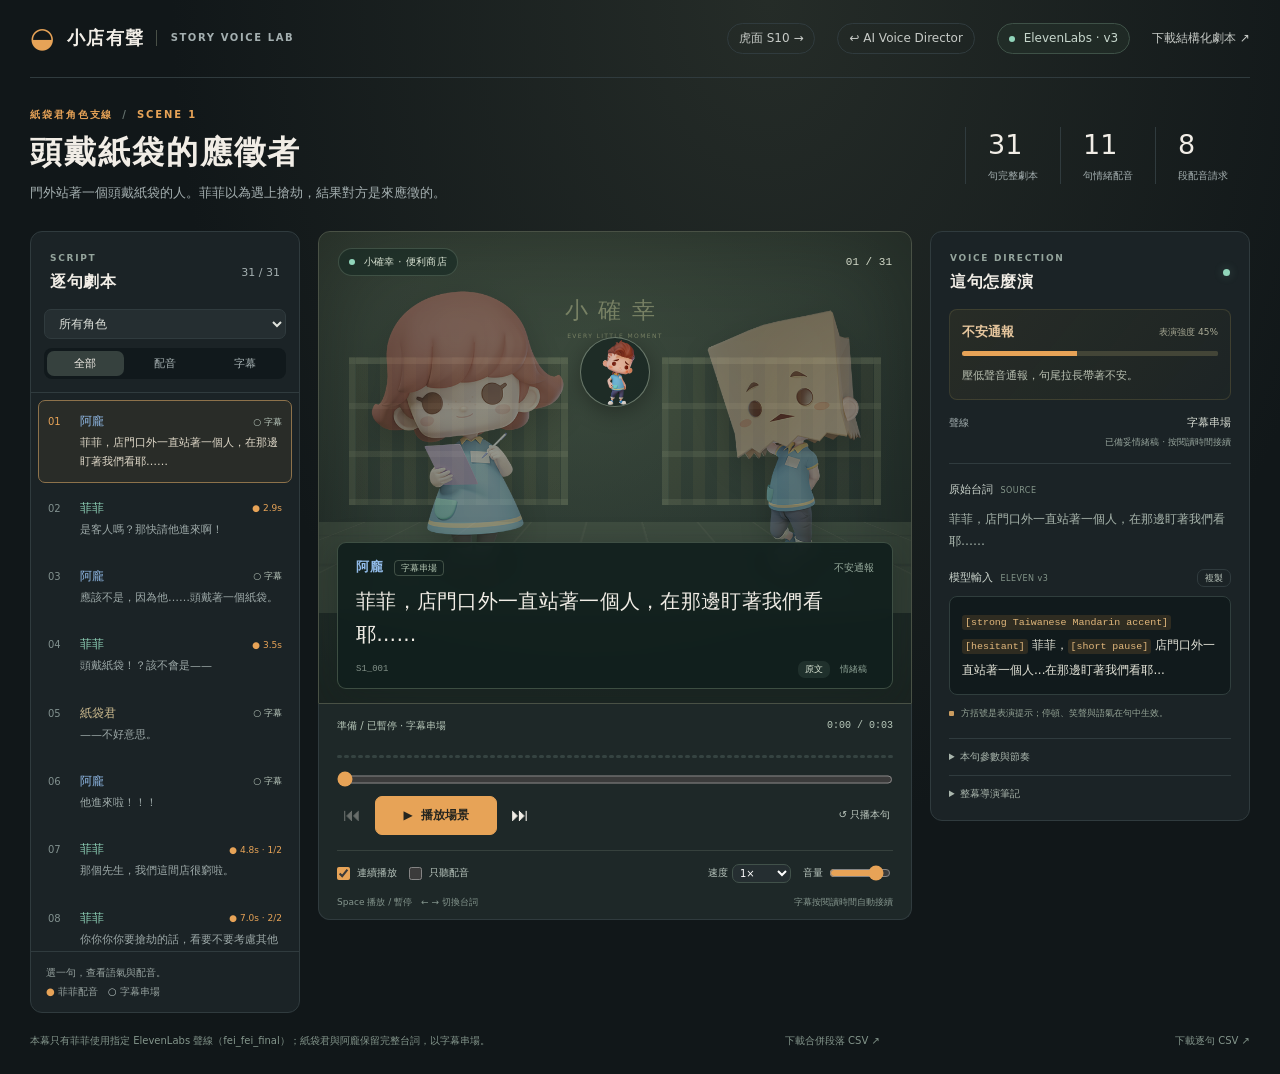
==== commit 233d6608: "Fix four readings in 紙袋君 S1, mostly with same-length homophones Reported: 「頭戴紙袋」read 頭 wrong, and 應徵" ====
--- a/story_paperbag_s1/index.html
+++ b/story_paperbag_s1/index.html
@@ -62,7 +62,7 @@
           <div class="voice-assignment"><span>聲線</span><strong id="voice-name"></strong><small id="voice-status"></small></div>
           <p id="utterance-note" class="utterance-note" hidden></p>
           <section class="text-section"><h3>原始台詞 <span>SOURCE</span></h3><p id="original-text"></p></section>
-          <section class="text-section"><div class="input-heading"><h3><b id="tts-input-label">模型輸入</b> <span>ELEVEN v3</span></h3><button id="copy-input" class="copy-button">複製</button></div><div id="tts-text" class="model-text"></div><p id="edit-note" class="edit-note" hidden></p></section>
+          <section class="text-section"><div class="input-heading"><h3><b id="tts-input-label">模型輸入</b> <span>ELEVEN v3</span></h3><button id="copy-input" class="copy-button">複製</button></div><div id="tts-text" class="model-text"></div><p id="edit-note" class="edit-note" hidden></p><ul id="tuning-notes" class="tuning-notes" hidden></ul></section>
           <div class="tag-legend"><i></i> 方括號是表演提示；停頓、笑聲與語氣在句中生效。</div>
           <details><summary>本句參數與節奏</summary><pre id="request-settings"></pre></details>
           <details><summary>整幕導演筆記</summary><p id="scene-direction"></p></details>
@@ -72,6 +72,6 @@
     <footer><span id="casting-note"></span><a href="utterances.csv" download>下載合併段落 CSV ↗</a><a href="script.csv" download>下載逐句 CSV ↗</a></footer>
   </div>
   <audio id="audio" preload="metadata"></audio>
-  <script id="scene-data" type="application/json">{"scene_id": "paperbag_s1", "title": "S1 標題：XXX", "display_title": "頭戴紙袋的應徵者", "description": "門外站著一個頭戴紙袋的人。菲菲以為遇上搶劫，結果對方是來應徵的。", "casting_note": "本幕只有菲菲使用指定 ElevenLabs 聲線（fei_fei_final）；紙袋君與阿龐保留完整台詞，以字幕串場。", "director_note": "一場誤會喜劇：從好奇、驚疑、慌張求饒，轉為困惑追問與吐槽，聽到「一半薪水」立刻翻臉答應，最後對聽不懂的專業術語心服口服。慌張要像真的害怕，但整場是好笑的，不是驚悚的。", "tag_aliases": {"pause": "short pause", "surprise": "surprised", "sigh": "sighs", "laugh": "laughs"}, "grouping": {"method": "directed_adjacent", "max_intensity_delta": 0.35, "note": "依語意指定情緒接近的連續同角色台詞。同段只生成及正規化一次；字幕保留逐句時間軸。", "groups": [{"utterance_id": "s1_u007_008", "line_ids": ["s1_007", "s1_008"], "emotion": "慌張求饒", "reason": "先說店裡很窮，再結巴著建議去搶別家，是同一口氣講完的慌張。", "voice_settings": {"speed": 1.08}}, {"utterance_id": "s1_u010_011", "line_ids": ["s1_010", "s1_011"], "emotion": "困惑追問", "reason": "確認不是搶劫後鬆一口氣，緊接著追問紙袋的事，都是同一種半信半疑。"}, {"utterance_id": "s1_u030_031", "line_ids": ["s1_030", "s1_031"], "emotion": "服氣下令", "reason": "承認聽不懂卻很佩服，順勢決定照做，是同一段從佩服到拍板的話。", "voice_settings": {"speed": 1.02}}, {"utterance_id": "s1_u021_022", "line_ids": ["s1_021", "s1_022"], "emotion": "含糊到舉例", "reason": "先說很難說明，接著改用貨架轉換率舉例，是同一段自我介紹專長。"}, {"utterance_id": "s1_u024_027", "line_ids": ["s1_024", "s1_025", "s1_026", "s1_027"], "emotion": "專業簡報", "reason": "解釋轉換率並一路提出貨架高度與視線對齊的建議，是同一段平穩的專業說明。"}, {"utterance_id": "s1_u028_029", "line_ids": ["s1_028", "s1_029"], "emotion": "被術語淹沒", "reason": "先沉默，再向菲菲求救，是同一個聽不懂的反應。"}]}, "page": {"series": "紙袋君角色支線", "scene_label": "SCENE 1", "favicon_char": "袋"}, "stage": {"leads": ["fei_fei", "paper_bag"], "narrator": null}, "site": {"dir": "demo-page/story_paperbag_s1", "site_root": "../", "site_name": "AI Voice Director", "url": "https://tklovln.github.io/ai-voice-director/story_paperbag_s1/", "sibling": {"label": "虎面 S10", "url": "../story_tiger_s10/"}}, "utterances": [{"utterance_id": "s1_001", "line_ids": ["s1_001"], "character": "阿龐", "mode": "subtitle_only", "emotion": "不安通報", "reason": "單句或與相鄰句的情緒／角色不同。"}, {"utterance_id": "s1_002", "line_ids": ["s1_002"], "character": "菲菲", "mode": "tts", "emotion": "期待客人", "reason": "單句或與相鄰句的情緒／角色不同。"}, {"utterance_id": "s1_003", "line_ids": ["s1_003"], "character": "阿龐", "mode": "subtitle_only", "emotion": "難以形容", "reason": "單句或與相鄰句的情緒／角色不同。"}, {"utterance_id": "s1_004", "line_ids": ["s1_004"], "character": "菲菲", "mode": "tts", "emotion": "驚疑", "reason": "單句或與相鄰句的情緒／角色不同。"}, {"utterance_id": "s1_005", "line_ids": ["s1_005"], "character": "紙袋君", "mode": "subtitle_only", "emotion": "平靜打斷", "reason": "單句或與相鄰句的情緒／角色不同。"}, {"utterance_id": "s1_006", "line_ids": ["s1_006"], "character": "阿龐", "mode": "subtitle_only", "emotion": "驚叫", "reason": "單句或與相鄰句的情緒／角色不同。"}, {"utterance_id": "s1_u007_008", "line_ids": ["s1_007", "s1_008"], "character": "菲菲", "mode": "tts", "emotion": "慌張求饒", "reason": "先說店裡很窮，再結巴著建議去搶別家，是同一口氣講完的慌張。"}, {"utterance_id": "s1_009", "line_ids": ["s1_009"], "character": "紙袋君", "mode": "subtitle_only", "emotion": "澄清誤會", "reason": "單句或與相鄰句的情緒／角色不同。"}, {"utterance_id": "s1_u010_011", "line_ids": ["s1_010", "s1_011"], "character": "菲菲", "mode": "tts", "emotion": "困惑追問", "reason": "確認不是搶劫後鬆一口氣，緊接著追問紙袋的事，都是同一種半信半疑。"}, {"utterance_id": "s1_012", "line_ids": ["s1_012"], "character": "紙袋君", "mode": "subtitle_only", "emotion": "含糊帶過", "reason": "單句或與相鄰句的情緒／角色不同。"}, {"utterance_id": "s1_013", "line_ids": ["s1_013"], "character": "菲菲", "mode": "subtitle_only", "emotion": "無言沉默", "reason": "單句或與相鄰句的情緒／角色不同。"}, {"utterance_id": "s1_014", "line_ids": ["s1_014"], "character": "菲菲", "mode": "tts", "emotion": "無力吐槽", "reason": "單句或與相鄰句的情緒／角色不同。"}, {"utterance_id": "s1_015", "line_ids": ["s1_015"], "character": "紙袋君", "mode": "subtitle_only", "emotion": "平靜讓步", "reason": "單句或與相鄰句的情緒／角色不同。"}, {"utterance_id": "s1_016", "line_ids": ["s1_016"], "character": "菲菲", "mode": "tts", "emotion": "秒變熱情", "reason": "單句或與相鄰句的情緒／角色不同。"}, {"utterance_id": "s1_017", "line_ids": ["s1_017"], "character": "紙袋君", "mode": "subtitle_only", "emotion": "簡短道謝", "reason": "單句或與相鄰句的情緒／角色不同。"}, {"utterance_id": "s1_018", "line_ids": ["s1_018"], "character": "阿龐", "mode": "subtitle_only", "emotion": "好心提醒", "reason": "單句或與相鄰句的情緒／角色不同。"}, {"utterance_id": "s1_019", "line_ids": ["s1_019"], "character": "紙袋君", "mode": "subtitle_only", "emotion": "自報稱呼", "reason": "單句或與相鄰句的情緒／角色不同。"}, {"utterance_id": "s1_020", "line_ids": ["s1_020"], "character": "菲菲", "mode": "tts", "emotion": "興頭上追問", "reason": "單句或與相鄰句的情緒／角色不同。"}, {"utterance_id": "s1_u021_022", "line_ids": ["s1_021", "s1_022"], "character": "紙袋君", "mode": "subtitle_only", "emotion": "含糊到舉例", "reason": "先說很難說明，接著改用貨架轉換率舉例，是同一段自我介紹專長。"}, {"utterance_id": "s1_023", "line_ids": ["s1_023"], "character": "阿龐", "mode": "subtitle_only", "emotion": "跟不上", "reason": "單句或與相鄰句的情緒／角色不同。"}, {"utterance_id": "s1_u024_027", "line_ids": ["s1_024", "s1_025", "s1_026", "s1_027"], "character": "紙袋君", "mode": "subtitle_only", "emotion": "專業簡報", "reason": "解釋轉換率並一路提出貨架高度與視線對齊的建議，是同一段平穩的專業說明。"}, {"utterance_id": "s1_u028_029", "line_ids": ["s1_028", "s1_029"], "character": "阿龐", "mode": "subtitle_only", "emotion": "被術語淹沒", "reason": "先沉默，再向菲菲求救，是同一個聽不懂的反應。"}, {"utterance_id": "s1_u030_031", "line_ids": ["s1_030", "s1_031"], "character": "菲菲", "mode": "tts", "emotion": "服氣下令", "reason": "承認聽不懂卻很佩服，順勢決定照做，是同一段從佩服到拍板的話。"}], "cast": {"fei_fei": {"name": "菲菲", "color": "#91d5ba", "voice_name": "fei_fei_final", "portraits": {"normal": "assets/portraits/fei_fei_normal.png", "happy": "assets/portraits/fei_fei_happy.png", "suspicious": "assets/portraits/fei_fei_suspicious.png", "panic": "assets/portraits/fei_fei_panic.png", "smh": "assets/portraits/fei_fei_smh.png", "money": "assets/portraits/fei_fei_money.png", "amazing": "assets/portraits/fei_fei_amazing.png", "confidence": "assets/portraits/fei_fei_confidence.png"}}, "paper_bag": {"name": "紙袋君", "color": "#cebc90", "voice_name": null, "portraits": {"normal": "assets/portraits/paper_bag_normal.png", "happy": "assets/portraits/paper_bag_happy.png", "sad": "assets/portraits/paper_bag_sad.png"}}, "a_pang": {"name": "阿龐", "color": "#92bcea", "voice_name": null, "portraits": {"normal": "assets/portraits/a_pang_normal.png", "happy": "assets/portraits/a_pang_happy.png", "sad": "assets/portraits/a_pang_sad.png"}}}, "lines": [{"line_id": "s1_001", "order": 1, "speaker": "a_pang", "character": "阿龐", "source_text": "菲菲，店門口外一直站著一個人，在那邊盯著我們看耶……", "spoken_text": "菲菲， 店門口外一直站著一個人...在那邊盯著我們看耶...", "text": "[hesitant] 菲菲，[pause] 店門口外一直站著一個人...在那邊盯著我們看耶...", "tts_text": "[strong Taiwanese Mandarin accent] [hesitant] 菲菲，[short pause] 店門口外一直站著一個人...在那邊盯著我們看耶...", "emotion": "不安通報", "intensity": 0.45, "expression": "normal", "direction": "壓低聲音通報，句尾拉長帶著不安。", "mode": "subtitle_only", "voice_name": null, "subtitle_duration_ms": 3385, "pause_after_ms": 300, "voice_settings": {"stability": 0.5, "similarity_boost": 0.75, "speed": 1.0}, "utterance_id": "s1_001", "utterance_line_ids": ["s1_001"], "utterance_index": 0, "utterance_size": 1, "utterance_emotion": "不安通報", "utterance_reason": "單句或與相鄰句的情緒／角色不同。", "text_edit_note": "", "audio": null}, {"line_id": "s1_002", "order": 2, "speaker": "fei_fei", "character": "菲菲", "source_text": "是客人嗎？那快請他進來啊！", "spoken_text": "是客人嗎？  那快請他進來啊！", "text": "[curious] 是客人嗎？[pause] [excited] 那快請他進來啊！", "tts_text": "[strong Taiwanese Mandarin accent] [curious] 是客人嗎？[short pause] [excited] 那快請他進來啊！", "emotion": "期待客人", "intensity": 0.6, "expression": "happy", "direction": "完全沒在意外面的異狀，只想到有生意上門。", "mode": "tts", "voice_name": "fei_fei_final", "subtitle_duration_ms": 2200, "pause_after_ms": 350, "voice_settings": {"stability": 0.5, "similarity_boost": 0.75, "speed": 1.0}, "utterance_id": "s1_002", "utterance_line_ids": ["s1_002"], "utterance_index": 0, "utterance_size": 1, "utterance_emotion": "期待客人", "utterance_reason": "單句或與相鄰句的情緒／角色不同。", "text_edit_note": "", "audio": {"url": "assets/audio/s1_002_023b5709960ef1a7be27.wav", "download_url": "assets/audio/s1_002_023b5709960ef1a7be27.wav", "duration_s": 2.923, "start_s": 0.0, "end_s": 2.923, "waveform": [0.0, 0.054, 0.144, 0.152, 0.261, 0.534, 0.318, 0.005, 0.129, 0.13, 0.761, 0.992, 1.0, 0.823, 0.265, 0.309, 0.74, 0.759, 0.613, 0.174, 0.173, 0.202, 0.542, 0.57, 0.581, 0.527, 0.46, 0.379, 0.31, 0.27, 0.14, 0.075, 0.008, 0.006, 0.01, 0.006, 0.005, 0.002, 0.0, 0.096, 0.382, 0.799, 0.56, 0.253, 0.782, 0.923, 0.883, 0.082, 0.111, 0.187, 0.153, 0.182, 0.169, 0.149, 0.394, 0.563, 0.304, 0.044, 0.222, 0.243, 0.161, 0.219, 0.351, 0.9, 0.837, 0.812, 0.595, 0.55, 0.492, 0.706, 0.746, 0.746, 0.778, 0.768, 0.472, 0.335, 0.353, 0.356, 0.194, 0.05], "utterance_duration_s": 2.923}}, {"line_id": "s1_003", "order": 3, "speaker": "a_pang", "character": "阿龐", "source_text": "應該不是，因為他……頭戴著一個紙袋。", "spoken_text": "應該不是，因為他... 頭戴著一個紙袋。", "text": "[hesitant] 應該不是，因為他...[pause] 頭戴著一個紙袋。", "tts_text": "[strong Taiwanese Mandarin accent] [hesitant] 應該不是，因為他...[short pause] 頭戴著一個紙袋。", "emotion": "難以形容", "intensity": 0.4, "expression": "normal", "direction": "停頓是在想怎麼描述，最後老實說出紙袋。", "mode": "subtitle_only", "voice_name": null, "subtitle_duration_ms": 2200, "pause_after_ms": 250, "voice_settings": {"stability": 0.5, "similarity_boost": 0.75, "speed": 1.0}, "utterance_id": "s1_003", "utterance_line_ids": ["s1_003"], "utterance_index": 0, "utterance_size": 1, "utterance_emotion": "難以形容", "utterance_reason": "單句或與相鄰句的情緒／角色不同。", "text_edit_note": "", "audio": null}, {"line_id": "s1_004", "order": 4, "speaker": "fei_fei", "character": "菲菲", "source_text": "頭戴紙袋！？該不會是——", "spoken_text": "頭戴紙袋！？ 該不會是——", "text": "[surprise] 頭戴紙袋！？[pause] 該不會是——", "tts_text": "[strong Taiwanese Mandarin accent] [surprised] 頭戴紙袋！？[short pause] 該不會是——", "emotion": "驚疑", "intensity": 0.8, "expression": "panic", "direction": "拔尖地重複關鍵字，後半句往最壞的方向猜，被打斷。", "mode": "tts", "voice_name": "fei_fei_final", "subtitle_duration_ms": 2200, "pause_after_ms": 120, "voice_settings": {"stability": 0.5, "similarity_boost": 0.75, "speed": 1.06}, "utterance_id": "s1_004", "utterance_line_ids": ["s1_004"], "utterance_index": 0, "utterance_size": 1, "utterance_emotion": "驚疑", "utterance_reason": "單句或與相鄰句的情緒／角色不同。", "text_edit_note": "", "audio": {"url": "assets/audio/s1_004_6e1bd1456f9dfe0655f1.wav", "download_url": "assets/audio/s1_004_6e1bd1456f9dfe0655f1.wav", "duration_s": 3.595, "start_s": 0.0, "end_s": 3.595, "waveform": [0.001, 0.495, 0.483, 0.564, 0.598, 0.067, 0.929, 1.0, 0.94, 0.948, 0.877, 0.026, 0.449, 0.55, 0.228, 0.292, 0.18, 0.005, 0.835, 0.98, 0.888, 0.973, 0.964, 0.827, 0.522, 0.356, 0.144, 0.096, 0.053, 0.009, 0.002, 0.0, 0.0, 0.0, 0.0, 0.0, 0.0, 0.0, 0.0, 0.0, 0.0, 0.0, 0.0, 0.0, 0.046, 0.49, 0.64, 0.628, 0.675, 0.055, 0.004, 0.182, 0.229, 0.249, 0.214, 0.021, 0.491, 0.774, 0.644, 0.527, 0.332, 0.336, 0.274, 0.268, 0.211, 0.166, 0.162, 0.261, 0.281, 0.303, 0.314, 0.297, 0.268, 0.194, 0.155, 0.127, 0.103, 0.088, 0.073, 0.213], "utterance_duration_s": 3.595}}, {"line_id": "s1_005", "order": 5, "speaker": "paper_bag", "character": "紙袋君", "source_text": "——不好意思。", "spoken_text": "——不好意思。", "text": "[calm] ——不好意思。", "tts_text": "[strong Taiwanese Mandarin accent] [calm] ——不好意思。", "emotion": "平靜打斷", "intensity": 0.3, "expression": "normal", "direction": "語氣意外地平常，與菲菲的驚慌形成對比。", "mode": "subtitle_only", "voice_name": null, "subtitle_duration_ms": 2200, "pause_after_ms": 200, "voice_settings": {"stability": 0.5, "similarity_boost": 0.75, "speed": 1.0}, "utterance_id": "s1_005", "utterance_line_ids": ["s1_005"], "utterance_index": 0, "utterance_size": 1, "utterance_emotion": "平靜打斷", "utterance_reason": "單句或與相鄰句的情緒／角色不同。", "text_edit_note": "", "audio": null}, {"line_id": "s1_006", "order": 6, "speaker": "a_pang", "character": "阿龐", "source_text": "他進來啦！！！", "spoken_text": "他進來啦！！！", "text": "[excited] 他進來啦！！！", "tts_text": "[strong Taiwanese Mandarin accent] [excited] 他進來啦！！！", "emotion": "驚叫", "intensity": 0.9, "expression": "sad", "direction": "整場音量最高的一句，純粹是嚇到大叫。", "mode": "subtitle_only", "voice_name": null, "subtitle_duration_ms": 2200, "pause_after_ms": 150, "voice_settings": {"stability": 0.5, "similarity_boost": 0.75, "speed": 1.0}, "utterance_id": "s1_006", "utterance_line_ids": ["s1_006"], "utterance_index": 0, "utterance_size": 1, "utterance_emotion": "驚叫", "utterance_reason": "單句或與相鄰句的情緒／角色不同。", "text_edit_note": "", "audio": null}, {"line_id": "s1_007", "order": 7, "speaker": "fei_fei", "character": "菲菲", "source_text": "那個先生，我們這間店很窮啦。", "spoken_text": "那個先生... 我們這間店很窮啦。", "text": "[nervous] 那個先生...[pause] 我們這間店很窮啦。", "tts_text": "[strong Taiwanese Mandarin accent] [nervous] 那個先生...[short pause] 我們這間店很窮啦。\n[stammering] 你你你你要搶劫的話，[short pause] 看要不要考慮其他便利商店...", "emotion": "緊張求饒", "intensity": 0.7, "expression": "panic", "direction": "先客氣稱呼再自曝家貧，想勸退對方；害怕但還在講道理。", "mode": "tts", "voice_name": "fei_fei_final", "subtitle_duration_ms": 2200, "pause_after_ms": 350, "voice_settings": {"stability": 0.5, "similarity_boost": 0.75, "speed": 1.08}, "utterance_id": "s1_u007_008", "utterance_line_ids": ["s1_007", "s1_008"], "utterance_index": 0, "utterance_size": 2, "utterance_emotion": "慌張求饒", "utterance_reason": "先說店裡很窮，再結巴著建議去搶別家，是同一口氣講完的慌張。", "text_edit_note": "", "audio": {"url": "assets/audio/s1_u007_008_5c107064169c6c5956c7.wav", "download_url": "assets/audio/s1_007_5c107064169c6c5956c7_clip.wav", "duration_s": 4.6765, "start_s": 0.0, "end_s": 4.6765, "waveform": [0.002, 0.01, 0.461, 0.939, 0.909, 0.355, 0.509, 0.49, 0.344, 0.26, 0.31, 0.477, 0.438, 0.355, 0.15, 0.382, 0.418, 0.667, 0.831, 0.9, 0.883, 0.861, 0.757, 0.463, 0.296, 0.197, 0.048, 0.003, 0.009, 0.007, 0.008, 0.006, 0.0, 0.125, 0.695, 0.595, 0.541, 0.411, 0.156, 0.302, 0.572, 0.523, 0.269, 0.61, 0.568, 0.146, 0.039, 0.549, 0.678, 0.824, 0.804, 0.227, 0.47, 0.743, 0.331, 0.118, 0.077, 0.245, 0.435, 0.979, 0.974, 0.685, 0.203, 0.337, 0.793, 1.0, 0.997, 0.913, 0.944, 0.826, 0.698, 0.477, 0.258, 0.041, 0.006, 0.005, 0.003, 0.0, 0.0, 0.033], "utterance_duration_s": 9.84}}, {"line_id": "s1_008", "order": 8, "speaker": "fei_fei", "character": "菲菲", "source_text": "你你你你要搶劫的話，看要不要考慮其他便利商店……", "spoken_text": "你你你你要搶劫的話， 看要不要考慮其他便利商店...", "text": "[stammering] 你你你你要搶劫的話，[pause] 看要不要考慮其他便利商店...", "tts_text": "[strong Taiwanese Mandarin accent] [nervous] 那個先生...[short pause] 我們這間店很窮啦。\n[stammering] 你你你你要搶劫的話，[short pause] 看要不要考慮其他便利商店...", "emotion": "慌張推薦", "intensity": 0.75, "expression": "panic", "direction": "結巴照原稿唸出來，句尾越說越小聲，像真心在幫忙介紹別家。", "mode": "tts", "voice_name": "fei_fei_final", "subtitle_duration_ms": 3231, "pause_after_ms": 250, "voice_settings": {"stability": 0.5, "similarity_boost": 0.75, "speed": 1.08}, "utterance_id": "s1_u007_008", "utterance_line_ids": ["s1_007", "s1_008"], "utterance_index": 1, "utterance_size": 2, "utterance_emotion": "慌張求饒", "utterance_reason": "先說店裡很窮，再結巴著建議去搶別家，是同一口氣講完的慌張。", "text_edit_note": "", "audio": {"url": "assets/audio/s1_u007_008_5c107064169c6c5956c7.wav", "download_url": "assets/audio/s1_008_5c107064169c6c5956c7_clip.wav", "duration_s": 5.1635, "start_s": 4.6765, "end_s": 9.84, "waveform": [0.143, 0.147, 0.128, 0.047, 0.116, 0.218, 0.085, 0.195, 0.203, 0.162, 0.69, 1.0, 0.987, 0.959, 0.348, 0.417, 0.584, 0.159, 0.118, 0.205, 0.188, 0.492, 0.502, 0.124, 0.965, 0.955, 0.924, 0.372, 0.014, 0.01, 0.003, 0.0, 0.0, 0.168, 0.533, 0.575, 0.604, 0.949, 0.937, 0.263, 0.814, 0.98, 0.966, 0.142, 0.203, 0.46, 0.39, 0.186, 0.218, 0.22, 0.239, 0.2, 0.204, 0.136, 0.173, 0.425, 0.608, 0.514, 0.03, 0.31, 0.379, 0.178, 0.185, 0.155, 0.203, 0.212, 0.694, 0.593, 0.215, 0.058, 0.143, 0.251, 0.338, 0.389, 0.43, 0.303, 0.217, 0.179, 0.027, 0.017], "utterance_duration_s": 9.84}}, {"line_id": "s1_009", "order": 9, "speaker": "paper_bag", "character": "紙袋君", "source_text": "……不好意思，我是來應徵的。", "spoken_text": "...不好意思， 我是來應徵的。", "text": "[calm] ...不好意思，[pause] 我是來應徵的。", "tts_text": "[strong Taiwanese Mandarin accent] [calm] ...不好意思，[short pause] 我是來應徵的。", "emotion": "澄清誤會", "intensity": 0.3, "expression": "normal", "direction": "依舊平穩，完全不因被當成搶匪而動氣。", "mode": "subtitle_only", "voice_name": null, "subtitle_duration_ms": 2200, "pause_after_ms": 300, "voice_settings": {"stability": 0.5, "similarity_boost": 0.75, "speed": 1.0}, "utterance_id": "s1_009", "utterance_line_ids": ["s1_009"], "utterance_index": 0, "utterance_size": 1, "utterance_emotion": "澄清誤會", "utterance_reason": "單句或與相鄰句的情緒／角色不同。", "text_edit_note": "", "audio": null}, {"line_id": "s1_010", "order": 10, "speaker": "fei_fei", "character": "菲菲", "source_text": "不是搶劫？", "spoken_text": "不是...搶劫？", "text": "[surprise] 不是...搶劫？", "tts_text": "[strong Taiwanese Mandarin accent] [surprised] 不是...搶劫？\n[curious] 應徵的話，[short pause] 你幹嘛戴著紙袋？", "emotion": "半信半疑", "intensity": 0.55, "expression": "suspicious", "direction": "鬆一口氣但還沒完全相信，句尾上揚。", "mode": "tts", "voice_name": "fei_fei_final", "subtitle_duration_ms": 2200, "pause_after_ms": 350, "voice_settings": {"stability": 0.5, "similarity_boost": 0.75, "speed": 1.0}, "utterance_id": "s1_u010_011", "utterance_line_ids": ["s1_010", "s1_011"], "utterance_index": 0, "utterance_size": 2, "utterance_emotion": "困惑追問", "utterance_reason": "確認不是搶劫後鬆一口氣，緊接著追問紙袋的事，都是同一種半信半疑。", "text_edit_note": "", "audio": {"url": "assets/audio/s1_u010_011_8247417cadad25163bef.wav", "download_url": "assets/audio/s1_010_8247417cadad25163bef_clip.wav", "duration_s": 2.48, "start_s": 0.0, "end_s": 2.48, "waveform": [0.026, 0.001, 0.0, 0.002, 0.157, 0.375, 0.489, 0.494, 0.52, 0.275, 0.518, 0.44, 0.45, 0.509, 0.476, 0.449, 0.284, 0.437, 0.562, 0.644, 0.646, 0.66, 0.607, 0.463, 0.375, 0.336, 0.212, 0.148, 0.037, 0.002, 0.0, 0.0, 0.006, 0.114, 0.531, 0.626, 0.52, 0.632, 0.686, 0.959, 1.0, 0.782, 0.316, 0.243, 0.223, 0.263, 0.244, 0.028, 0.271, 0.301, 0.281, 0.269, 0.258, 0.287, 0.336, 0.334, 0.351, 0.393, 0.513, 0.689, 0.799, 0.963, 0.946, 0.868, 0.558, 0.229, 0.097, 0.013, 0.001, 0.0, 0.0, 0.0, 0.0, 0.0, 0.0, 0.0, 0.0, 0.0, 0.0, 0.0], "utterance_duration_s": 5.68}}, {"line_id": "s1_011", "order": 11, "speaker": "fei_fei", "character": "菲菲", "source_text": "應徵的話，你幹嘛戴著紙袋？", "spoken_text": "應徵的話， 你幹嘛戴著紙袋？", "text": "[curious] 應徵的話，[pause] 你幹嘛戴著紙袋？", "tts_text": "[strong Taiwanese Mandarin accent] [surprised] 不是...搶劫？\n[curious] 應徵的話，[short pause] 你幹嘛戴著紙袋？", "emotion": "直接追問", "intensity": 0.55, "expression": "suspicious", "direction": "回到店長模式，把最想問的問題直接問出來。", "mode": "tts", "voice_name": "fei_fei_final", "subtitle_duration_ms": 2200, "pause_after_ms": 350, "voice_settings": {"stability": 0.5, "similarity_boost": 0.75, "speed": 1.0}, "utterance_id": "s1_u010_011", "utterance_line_ids": ["s1_010", "s1_011"], "utterance_index": 1, "utterance_size": 2, "utterance_emotion": "困惑追問", "utterance_reason": "確認不是搶劫後鬆一口氣，緊接著追問紙袋的事，都是同一種半信半疑。", "text_edit_note": "", "audio": {"url": "assets/audio/s1_u010_011_8247417cadad25163bef.wav", "download_url": "assets/audio/s1_011_8247417cadad25163bef_clip.wav", "duration_s": 3.2, "start_s": 2.48, "end_s": 5.68, "waveform": [0.0, 0.0, 0.0, 0.0, 0.0, 0.0, 0.028, 0.571, 0.206, 0.206, 0.206, 0.19, 0.363, 0.646, 0.725, 0.495, 0.274, 0.279, 0.872, 0.855, 0.818, 0.193, 0.05, 0.334, 1.0, 0.967, 0.939, 0.855, 0.814, 0.685, 0.63, 0.391, 0.165, 0.139, 0.122, 0.073, 0.061, 0.028, 0.004, 0.0, 0.0, 0.023, 0.12, 0.125, 0.08, 0.02, 0.533, 0.709, 0.673, 0.376, 0.157, 0.307, 0.278, 0.418, 0.172, 0.028, 0.674, 0.681, 0.37, 0.157, 0.303, 0.3, 0.113, 0.039, 0.281, 0.242, 0.11, 0.093, 0.002, 0.072, 0.62, 0.377, 0.54, 0.635, 0.44, 0.488, 0.31, 0.184, 0.165, 0.302], "utterance_duration_s": 5.68}}, {"line_id": "s1_012", "order": 12, "speaker": "paper_bag", "character": "紙袋君", "source_text": "呃……這樣臉不會弄髒，比較方便。", "spoken_text": "呃... 這樣臉不會弄髒，比較方便。", "text": "[hesitant] 呃...[pause] 這樣臉不會弄髒，比較方便。", "tts_text": "[strong Taiwanese Mandarin accent] [hesitant] 呃...[short pause] 這樣臉不會弄髒，比較方便。", "emotion": "含糊帶過", "intensity": 0.35, "expression": "normal", "direction": "明顯在敷衍，但講得很認真，笑點在這裡。", "mode": "subtitle_only", "voice_name": null, "subtitle_duration_ms": 2200, "pause_after_ms": 400, "voice_settings": {"stability": 0.5, "similarity_boost": 0.75, "speed": 1.0}, "utterance_id": "s1_012", "utterance_line_ids": ["s1_012"], "utterance_index": 0, "utterance_size": 1, "utterance_emotion": "含糊帶過", "utterance_reason": "單句或與相鄰句的情緒／角色不同。", "text_edit_note": "", "audio": null}, {"line_id": "s1_013", "order": 13, "speaker": "fei_fei", "character": "菲菲", "source_text": "………", "spoken_text": "………", "text": "………", "tts_text": "[strong Taiwanese Mandarin accent] ………", "emotion": "無言沉默", "intensity": 0.2, "expression": "smh", "direction": "留白一拍，讓觀眾感覺到菲菲正在消化這個理由。", "mode": "subtitle_only", "voice_name": null, "subtitle_duration_ms": 2200, "pause_after_ms": 200, "voice_settings": {"stability": 0.5, "similarity_boost": 0.75, "speed": 1.0}, "utterance_id": "s1_013", "utterance_line_ids": ["s1_013"], "utterance_index": 0, "utterance_size": 1, "utterance_emotion": "無言沉默", "utterance_reason": "單句或與相鄰句的情緒／角色不同。", "text_edit_note": "", "audio": null}, {"line_id": "s1_014", "order": 14, "speaker": "fei_fei", "character": "菲菲", "source_text": "不，你這理由實在是太可疑了……", "spoken_text": "不， 你這理由實在是太可疑了...", "text": "[amused] 不，[pause] 你這理由實在是太可疑了...", "tts_text": "[strong Taiwanese Mandarin accent] [amused] 不，[short pause] 你這理由實在是太可疑了...", "emotion": "無力吐槽", "intensity": 0.5, "expression": "smh", "direction": "像朋友間翻白眼吐槽，不是嚴厲指控；句尾放掉。", "mode": "tts", "voice_name": "fei_fei_final", "subtitle_duration_ms": 2200, "pause_after_ms": 350, "voice_settings": {"stability": 0.5, "similarity_boost": 0.75, "speed": 0.97}, "utterance_id": "s1_014", "utterance_line_ids": ["s1_014"], "utterance_index": 0, "utterance_size": 1, "utterance_emotion": "無力吐槽", "utterance_reason": "單句或與相鄰句的情緒／角色不同。", "text_edit_note": "", "audio": {"url": "assets/audio/s1_014_82f6f4b6b50d67c5eb64.wav", "download_url": "assets/audio/s1_014_82f6f4b6b50d67c5eb64.wav", "duration_s": 3.435, "start_s": 0.0, "end_s": 3.435, "waveform": [0.0, 0.431, 0.597, 0.73, 0.731, 0.591, 0.574, 0.4, 0.288, 0.106, 0.008, 0.012, 0.013, 0.009, 0.007, 0.006, 0.001, 0.0, 0.043, 0.173, 0.368, 0.381, 0.109, 0.631, 1.0, 0.954, 0.87, 0.221, 0.294, 0.255, 0.238, 0.242, 0.527, 0.518, 0.455, 0.445, 0.276, 0.148, 0.142, 0.196, 0.2, 0.185, 0.936, 0.921, 0.698, 0.246, 0.265, 0.3, 0.093, 0.251, 0.246, 0.936, 0.939, 0.702, 0.361, 0.108, 0.116, 0.247, 0.321, 0.33, 0.29, 0.223, 0.158, 0.111, 0.129, 0.15, 0.176, 0.177, 0.341, 0.628, 0.736, 0.893, 0.909, 0.848, 0.49, 0.314, 0.258, 0.174, 0.049, 0.011], "utterance_duration_s": 3.435}}, {"line_id": "s1_015", "order": 15, "speaker": "paper_bag", "character": "紙袋君", "source_text": "不然我只要一半薪水就好。", "spoken_text": "不然... 我只要一半薪水就好。", "text": "[calm] 不然...[pause] 我只要一半薪水就好。", "tts_text": "[strong Taiwanese Mandarin accent] [calm] 不然...[short pause] 我只要一半薪水就好。", "emotion": "平靜讓步", "intensity": 0.35, "expression": "normal", "direction": "像在報一個早就算好的數字，語氣沒有懇求。", "mode": "subtitle_only", "voice_name": null, "subtitle_duration_ms": 2200, "pause_after_ms": 150, "voice_settings": {"stability": 0.5, "similarity_boost": 0.75, "speed": 1.0}, "utterance_id": "s1_015", "utterance_line_ids": ["s1_015"], "utterance_index": 0, "utterance_size": 1, "utterance_emotion": "平靜讓步", "utterance_reason": "單句或與相鄰句的情緒／角色不同。", "text_edit_note": "", "audio": null}, {"line_id": "s1_016", "order": 16, "speaker": "fei_fei", "character": "菲菲", "source_text": "好的，歡迎你加入我們這個大家庭。", "spoken_text": "好的！  歡迎你加入我們這個大家庭。", "text": "[excited] 好的！[pause] [warmly] 歡迎你加入我們這個大家庭。", "tts_text": "[strong Taiwanese Mandarin accent] [excited] 好的！[short pause] [warmly] 歡迎你加入我們這個大家庭。", "emotion": "秒變熱情", "intensity": 0.8, "expression": "money", "direction": "翻臉般立刻答應，前一句的懷疑完全消失；轉折越快越好笑。", "mode": "tts", "voice_name": "fei_fei_final", "subtitle_duration_ms": 2200, "pause_after_ms": 350, "voice_settings": {"stability": 0.5, "similarity_boost": 0.75, "speed": 1.05}, "utterance_id": "s1_016", "utterance_line_ids": ["s1_016"], "utterance_index": 0, "utterance_size": 1, "utterance_emotion": "秒變熱情", "utterance_reason": "單句或與相鄰句的情緒／角色不同。", "text_edit_note": "", "audio": {"url": "assets/audio/s1_016_c20a47ce984e00e75fa9.wav", "download_url": "assets/audio/s1_016_c20a47ce984e00e75fa9.wav", "duration_s": 3.648, "start_s": 0.0, "end_s": 3.648, "waveform": [0.003, 0.203, 0.374, 0.832, 0.693, 0.619, 0.524, 0.481, 0.001, 0.895, 0.935, 0.992, 1.0, 0.961, 0.96, 0.887, 0.75, 0.588, 0.552, 0.258, 0.148, 0.016, 0.001, 0.001, 0.001, 0.0, 0.0, 0.0, 0.027, 0.583, 0.694, 0.452, 0.247, 0.172, 0.115, 0.131, 0.155, 0.193, 0.133, 0.108, 0.691, 0.763, 0.78, 0.785, 0.299, 0.546, 0.547, 0.413, 0.28, 0.411, 0.276, 0.184, 0.236, 0.158, 0.142, 0.591, 0.619, 0.72, 0.744, 0.038, 0.97, 0.947, 0.98, 0.086, 0.626, 0.802, 0.896, 0.82, 0.038, 0.111, 0.241, 0.302, 0.261, 0.258, 0.266, 0.255, 0.233, 0.154, 0.074, 0.07], "utterance_duration_s": 3.648}}, {"line_id": "s1_017", "order": 17, "speaker": "paper_bag", "character": "紙袋君", "source_text": "謝謝妳。", "spoken_text": "謝謝妳。", "text": "[warmly] 謝謝妳。", "tts_text": "[strong Taiwanese Mandarin accent] [warmly] 謝謝妳。", "emotion": "簡短道謝", "intensity": 0.35, "expression": "happy", "direction": "短而誠懇，第一次露出一點溫度。", "mode": "subtitle_only", "voice_name": null, "subtitle_duration_ms": 2200, "pause_after_ms": 250, "voice_settings": {"stability": 0.5, "similarity_boost": 0.75, "speed": 1.0}, "utterance_id": "s1_017", "utterance_line_ids": ["s1_017"], "utterance_index": 0, "utterance_size": 1, "utterance_emotion": "簡短道謝", "utterance_reason": "單句或與相鄰句的情緒／角色不同。", "text_edit_note": "", "audio": null}, {"line_id": "s1_018", "order": 18, "speaker": "a_pang", "character": "阿龐", "source_text": "大哥你想清楚，我們本來的薪水就不高了耶。", "spoken_text": "大哥，你想清楚... 我們本來的薪水就不高了耶。", "text": "[hesitant] 大哥，你想清楚...[pause] 我們本來的薪水就不高了耶。", "tts_text": "[strong Taiwanese Mandarin accent] [hesitant] 大哥，你想清楚...[short pause] 我們本來的薪水就不高了耶。", "emotion": "好心提醒", "intensity": 0.45, "expression": "sad", "direction": "站在同事立場替對方著想，帶一點自嘲。", "mode": "subtitle_only", "voice_name": null, "subtitle_duration_ms": 2769, "pause_after_ms": 350, "voice_settings": {"stability": 0.5, "similarity_boost": 0.75, "speed": 1.0}, "utterance_id": "s1_018", "utterance_line_ids": ["s1_018"], "utterance_index": 0, "utterance_size": 1, "utterance_emotion": "好心提醒", "utterance_reason": "單句或與相鄰句的情緒／角色不同。", "text_edit_note": "", "audio": null}, {"line_id": "s1_019", "order": 19, "speaker": "paper_bag", "character": "紙袋君", "source_text": "叫我紙袋君就可以了，所以是立刻上班嗎？", "spoken_text": "叫我紙袋君就可以了， 所以...是立刻上班嗎？", "text": "[calm] 叫我紙袋君就可以了，[pause] 所以...是立刻上班嗎？", "tts_text": "[strong Taiwanese Mandarin accent] [calm] 叫我紙袋君就可以了，[short pause] 所以...是立刻上班嗎？", "emotion": "自報稱呼", "intensity": 0.4, "expression": "normal", "direction": "跳過薪水話題，直接問上班時間，顯得很急著開始工作。", "mode": "subtitle_only", "voice_name": null, "subtitle_duration_ms": 2615, "pause_after_ms": 350, "voice_settings": {"stability": 0.5, "similarity_boost": 0.75, "speed": 1.0}, "utterance_id": "s1_019", "utterance_line_ids": ["s1_019"], "utterance_index": 0, "utterance_size": 1, "utterance_emotion": "自報稱呼", "utterance_reason": "單句或與相鄰句的情緒／角色不同。", "text_edit_note": "", "audio": null}, {"line_id": "s1_020", "order": 20, "speaker": "fei_fei", "character": "菲菲", "source_text": "可以當然最好了，你的專長是什麼？", "spoken_text": "可以當然最好了！  你的專長是什麼？", "text": "[excited] 可以當然最好了！[pause] [curious] 你的專長是什麼？", "tts_text": "[strong Taiwanese Mandarin accent] [excited] 可以當然最好了！[short pause] [curious] 你的專長是什麼？", "emotion": "興頭上追問", "intensity": 0.65, "expression": "happy", "direction": "前半句是佔到便宜的高興，後半句轉為正式的面試問題。", "mode": "tts", "voice_name": "fei_fei_final", "subtitle_duration_ms": 2200, "pause_after_ms": 350, "voice_settings": {"stability": 0.5, "similarity_boost": 0.75, "speed": 1.0}, "utterance_id": "s1_020", "utterance_line_ids": ["s1_020"], "utterance_index": 0, "utterance_size": 1, "utterance_emotion": "興頭上追問", "utterance_reason": "單句或與相鄰句的情緒／角色不同。", "text_edit_note": "", "audio": {"url": "assets/audio/s1_020_491329caa461d0f72fe7.wav", "download_url": "assets/audio/s1_020_491329caa461d0f72fe7.wav", "duration_s": 3.403, "start_s": 0.0, "end_s": 3.403, "waveform": [0.002, 0.477, 0.206, 0.645, 0.74, 0.809, 0.783, 0.786, 0.659, 0.43, 0.413, 0.165, 0.928, 0.902, 0.81, 0.864, 0.956, 0.968, 0.482, 0.288, 0.176, 0.918, 0.962, 0.949, 0.42, 0.818, 0.935, 0.888, 0.807, 0.981, 1.0, 0.98, 0.951, 0.936, 0.82, 0.537, 0.485, 0.398, 0.198, 0.038, 0.003, 0.001, 0.003, 0.003, 0.002, 0.0, 0.0, 0.177, 0.196, 0.13, 0.393, 0.315, 0.05, 0.303, 0.885, 0.91, 0.454, 0.332, 0.286, 0.295, 0.269, 0.228, 0.282, 0.321, 0.243, 0.332, 0.356, 0.579, 0.405, 0.182, 0.188, 0.561, 0.614, 0.658, 0.677, 0.684, 0.646, 0.531, 0.316, 0.218], "utterance_duration_s": 3.403}}, {"line_id": "s1_021", "order": 21, "speaker": "paper_bag", "character": "紙袋君", "source_text": "唔嗯……很難仔細說明。", "spoken_text": "唔嗯... 很難仔細說明。", "text": "[thoughtful] 唔嗯...[pause] 很難仔細說明。", "tts_text": "[strong Taiwanese Mandarin accent] [thoughtful] 唔嗯...[short pause] 很難仔細說明。\n[confident] 舉例來說，[short pause] 照那個貨架的擺法，商品的轉換率會差 12%。", "emotion": "含糊其詞", "intensity": 0.35, "expression": "normal", "direction": "像在想怎麼開口，不是不會答。", "mode": "subtitle_only", "voice_name": null, "subtitle_duration_ms": 2200, "pause_after_ms": 350, "voice_settings": {"stability": 0.5, "similarity_boost": 0.75, "speed": 1.0}, "utterance_id": "s1_u021_022", "utterance_line_ids": ["s1_021", "s1_022"], "utterance_index": 0, "utterance_size": 2, "utterance_emotion": "含糊到舉例", "utterance_reason": "先說很難說明，接著改用貨架轉換率舉例，是同一段自我介紹專長。", "text_edit_note": "", "audio": null}, {"line_id": "s1_022", "order": 22, "speaker": "paper_bag", "character": "紙袋君", "source_text": "舉例來說，照那個貨架的擺法，商品的轉換率會差 12%。", "spoken_text": "舉例來說， 照那個貨架的擺法，商品的轉換率會差 12%。", "text": "[confident] 舉例來說，[pause] 照那個貨架的擺法，商品的轉換率會差 12%。", "tts_text": "[strong Taiwanese Mandarin accent] [thoughtful] 唔嗯...[short pause] 很難仔細說明。\n[confident] 舉例來說，[short pause] 照那個貨架的擺法，商品的轉換率會差 12%。", "emotion": "專業舉例", "intensity": 0.45, "expression": "normal", "direction": "一開口就變成另一個人，數字說得很順、很篤定。", "mode": "subtitle_only", "voice_name": null, "subtitle_duration_ms": 3385, "pause_after_ms": 250, "voice_settings": {"stability": 0.5, "similarity_boost": 0.75, "speed": 1.0}, "utterance_id": "s1_u021_022", "utterance_line_ids": ["s1_021", "s1_022"], "utterance_index": 1, "utterance_size": 2, "utterance_emotion": "含糊到舉例", "utterance_reason": "先說很難說明，接著改用貨架轉換率舉例，是同一段自我介紹專長。", "text_edit_note": "", "audio": null}, {"line_id": "s1_023", "order": 23, "speaker": "a_pang", "character": "阿龐", "source_text": "⋯⋯什麼是轉換率？", "spoken_text": "⋯⋯什麼是轉換率？", "text": "[curious] ⋯⋯什麼是轉換率？", "tts_text": "[strong Taiwanese Mandarin accent] [curious] ⋯⋯什麼是轉換率？", "emotion": "跟不上", "intensity": 0.4, "expression": "normal", "direction": "老實舉手發問，代替觀眾問出這個字。", "mode": "subtitle_only", "voice_name": null, "subtitle_duration_ms": 2200, "pause_after_ms": 200, "voice_settings": {"stability": 0.5, "similarity_boost": 0.75, "speed": 1.0}, "utterance_id": "s1_023", "utterance_line_ids": ["s1_023"], "utterance_index": 0, "utterance_size": 1, "utterance_emotion": "跟不上", "utterance_reason": "單句或與相鄰句的情緒／角色不同。", "text_edit_note": "", "audio": null}, {"line_id": "s1_024", "order": 24, "speaker": "paper_bag", "character": "紙袋君", "source_text": "就是每天來店的顧客轉化成消費的比率。", "spoken_text": "就是每天來店的顧客， 轉化成消費的比率。", "text": "[calm] 就是每天來店的顧客，[pause] 轉化成消費的比率。", "tts_text": "[strong Taiwanese Mandarin accent] [calm] 就是每天來店的顧客，[short pause] 轉化成消費的比率。\n[confident] 還有建議降低女性用品貨架第二層高度，[short pause] 大概 5 mm左右。\n[calm] 這樣會與消費族群女性顧客的...[short pause] 平均視線高度對齊。\n[confident] 會顯得比較親近無距離，[short pause] 推估可以提高8%的轉換率。", "emotion": "耐心解釋", "intensity": 0.35, "expression": "normal", "direction": "像在教同事，語速平穩不炫技。", "mode": "subtitle_only", "voice_name": null, "subtitle_duration_ms": 2615, "pause_after_ms": 350, "voice_settings": {"stability": 0.5, "similarity_boost": 0.75, "speed": 1.0}, "utterance_id": "s1_u024_027", "utterance_line_ids": ["s1_024", "s1_025", "s1_026", "s1_027"], "utterance_index": 0, "utterance_size": 4, "utterance_emotion": "專業簡報", "utterance_reason": "解釋轉換率並一路提出貨架高度與視線對齊的建議，是同一段平穩的專業說明。", "text_edit_note": "", "audio": null}, {"line_id": "s1_025", "order": 25, "speaker": "paper_bag", "character": "紙袋君", "source_text": "還有建議降低女性用品貨架第二層高度大概 5 mm左右。", "spoken_text": "還有建議降低女性用品貨架第二層高度， 大概 5 mm左右。", "text": "[confident] 還有建議降低女性用品貨架第二層高度，[pause] 大概 5 mm左右。", "tts_text": "[strong Taiwanese Mandarin accent] [calm] 就是每天來店的顧客，[short pause] 轉化成消費的比率。\n[confident] 還有建議降低女性用品貨架第二層高度，[short pause] 大概 5 mm左右。\n[calm] 這樣會與消費族群女性顧客的...[short pause] 平均視線高度對齊。\n[confident] 會顯得比較親近無距離，[short pause] 推估可以提高8%的轉換率。", "emotion": "具體提案", "intensity": 0.45, "expression": "normal", "direction": "把精確到毫米的建議講得像日常小事。", "mode": "subtitle_only", "voice_name": null, "subtitle_duration_ms": 3692, "pause_after_ms": 350, "voice_settings": {"stability": 0.5, "similarity_boost": 0.75, "speed": 1.0}, "utterance_id": "s1_u024_027", "utterance_line_ids": ["s1_024", "s1_025", "s1_026", "s1_027"], "utterance_index": 1, "utterance_size": 4, "utterance_emotion": "專業簡報", "utterance_reason": "解釋轉換率並一路提出貨架高度與視線對齊的建議，是同一段平穩的專業說明。", "text_edit_note": "", "audio": null}, {"line_id": "s1_026", "order": 26, "speaker": "paper_bag", "character": "紙袋君", "source_text": "這樣會與消費族群女性顧客的平均視線高度對齊。", "spoken_text": "這樣會與消費族群女性顧客的... 平均視線高度對齊。", "text": "[calm] 這樣會與消費族群女性顧客的...[pause] 平均視線高度對齊。", "tts_text": "[strong Taiwanese Mandarin accent] [calm] 就是每天來店的顧客，[short pause] 轉化成消費的比率。\n[confident] 還有建議降低女性用品貨架第二層高度，[short pause] 大概 5 mm左右。\n[calm] 這樣會與消費族群女性顧客的...[short pause] 平均視線高度對齊。\n[confident] 會顯得比較親近無距離，[short pause] 推估可以提高8%的轉換率。", "emotion": "說明理由", "intensity": 0.4, "expression": "normal", "direction": "接續上一句的邏輯，語氣不變，像在唸內部報告。", "mode": "subtitle_only", "voice_name": null, "subtitle_duration_ms": 3231, "pause_after_ms": 350, "voice_settings": {"stability": 0.5, "similarity_boost": 0.75, "speed": 1.0}, "utterance_id": "s1_u024_027", "utterance_line_ids": ["s1_024", "s1_025", "s1_026", "s1_027"], "utterance_index": 2, "utterance_size": 4, "utterance_emotion": "專業簡報", "utterance_reason": "解釋轉換率並一路提出貨架高度與視線對齊的建議，是同一段平穩的專業說明。", "text_edit_note": "", "audio": null}, {"line_id": "s1_027", "order": 27, "speaker": "paper_bag", "character": "紙袋君", "source_text": "會顯得比較親近無距離，推估可以提高8%的轉換率。", "spoken_text": "會顯得比較親近無距離， 推估可以提高8%的轉換率。", "text": "[confident] 會顯得比較親近無距離，[pause] 推估可以提高8%的轉換率。", "tts_text": "[strong Taiwanese Mandarin accent] [calm] 就是每天來店的顧客，[short pause] 轉化成消費的比率。\n[confident] 還有建議降低女性用品貨架第二層高度，[short pause] 大概 5 mm左右。\n[calm] 這樣會與消費族群女性顧客的...[short pause] 平均視線高度對齊。\n[confident] 會顯得比較親近無距離，[short pause] 推估可以提高8%的轉換率。", "emotion": "收束結論", "intensity": 0.45, "expression": "normal", "direction": "用數字收尾，把整段提案講完。", "mode": "subtitle_only", "voice_name": null, "subtitle_duration_ms": 3231, "pause_after_ms": 400, "voice_settings": {"stability": 0.5, "similarity_boost": 0.75, "speed": 1.0}, "utterance_id": "s1_u024_027", "utterance_line_ids": ["s1_024", "s1_025", "s1_026", "s1_027"], "utterance_index": 3, "utterance_size": 4, "utterance_emotion": "專業簡報", "utterance_reason": "解釋轉換率並一路提出貨架高度與視線對齊的建議，是同一段平穩的專業說明。", "text_edit_note": "", "audio": null}, {"line_id": "s1_028", "order": 28, "speaker": "a_pang", "character": "阿龐", "source_text": "………", "spoken_text": "………", "text": "………", "tts_text": "[strong Taiwanese Mandarin accent] ………\n[hesitant] 菲菲，[short pause] 妳聽得懂他在說什麼嗎？", "emotion": "完全當機", "intensity": 0.2, "expression": "normal", "direction": "留白一拍，表示已經完全跟不上了。", "mode": "subtitle_only", "voice_name": null, "subtitle_duration_ms": 2200, "pause_after_ms": 200, "voice_settings": {"stability": 0.5, "similarity_boost": 0.75, "speed": 1.0}, "utterance_id": "s1_u028_029", "utterance_line_ids": ["s1_028", "s1_029"], "utterance_index": 0, "utterance_size": 2, "utterance_emotion": "被術語淹沒", "utterance_reason": "先沉默，再向菲菲求救，是同一個聽不懂的反應。", "text_edit_note": "", "audio": null}, {"line_id": "s1_029", "order": 29, "speaker": "a_pang", "character": "阿龐", "source_text": "菲菲，妳聽得懂他在說什麼嗎？", "spoken_text": "菲菲， 妳聽得懂他在說什麼嗎？", "text": "[hesitant] 菲菲，[pause] 妳聽得懂他在說什麼嗎？", "tts_text": "[strong Taiwanese Mandarin accent] ………\n[hesitant] 菲菲，[short pause] 妳聽得懂他在說什麼嗎？", "emotion": "小聲求救", "intensity": 0.45, "expression": "normal", "direction": "側身對菲菲小聲問，不想讓新人聽見。", "mode": "subtitle_only", "voice_name": null, "subtitle_duration_ms": 2200, "pause_after_ms": 350, "voice_settings": {"stability": 0.5, "similarity_boost": 0.75, "speed": 1.0}, "utterance_id": "s1_u028_029", "utterance_line_ids": ["s1_028", "s1_029"], "utterance_index": 1, "utterance_size": 2, "utterance_emotion": "被術語淹沒", "utterance_reason": "先沉默，再向菲菲求救，是同一個聽不懂的反應。", "text_edit_note": "", "audio": null}, {"line_id": "s1_030", "order": 30, "speaker": "fei_fei", "character": "菲菲", "source_text": "聽不懂，但感覺很厲害。", "spoken_text": "聽不懂... 但感覺很厲害。", "text": "[amused] 聽不懂...[pause] 但感覺很厲害。", "tts_text": "[strong Taiwanese Mandarin accent] [amused] 聽不懂...[short pause] 但感覺很厲害。\n[confident] 都照紙袋君的話...[short pause] 去調整！", "emotion": "誠實佩服", "intensity": 0.5, "expression": "amazing", "direction": "坦白承認聽不懂，後半句是真心的佩服，帶笑意。", "mode": "tts", "voice_name": "fei_fei_final", "subtitle_duration_ms": 2200, "pause_after_ms": 350, "voice_settings": {"stability": 0.5, "similarity_boost": 0.75, "speed": 1.02}, "utterance_id": "s1_u030_031", "utterance_line_ids": ["s1_030", "s1_031"], "utterance_index": 0, "utterance_size": 2, "utterance_emotion": "服氣下令", "utterance_reason": "承認聽不懂卻很佩服，順勢決定照做，是同一段從佩服到拍板的話。", "text_edit_note": "", "audio": {"url": "assets/audio/s1_u030_031_feccca1587f615193e9d.wav", "download_url": "assets/audio/s1_030_feccca1587f615193e9d_clip.wav", "duration_s": 3.714, "start_s": 0.0, "end_s": 3.714, "waveform": [0.001, 0.0, 0.0, 0.0, 0.0, 0.0, 0.0, 0.0, 0.195, 0.248, 0.301, 0.197, 0.356, 0.338, 0.27, 0.331, 0.832, 0.876, 0.892, 0.038, 0.759, 1.0, 0.941, 0.964, 0.964, 0.957, 0.891, 0.729, 0.586, 0.49, 0.389, 0.285, 0.115, 0.081, 0.053, 0.04, 0.004, 0.001, 0.0, 0.0, 0.0, 0.0, 0.0, 0.066, 0.842, 0.83, 0.314, 0.155, 0.47, 0.544, 0.419, 0.212, 0.186, 0.155, 0.251, 0.332, 0.404, 0.249, 0.357, 0.35, 0.189, 0.187, 0.254, 0.249, 0.287, 0.324, 0.294, 0.411, 0.467, 0.691, 0.775, 0.47, 0.32, 0.27, 0.082, 0.009, 0.0, 0.001, 0.003, 0.006], "utterance_duration_s": 6.0}}, {"line_id": "s1_031", "order": 31, "speaker": "fei_fei", "character": "菲菲", "source_text": "都照紙袋君的話去調整！", "spoken_text": "都照紙袋君的話... 去調整！", "text": "[confident] 都照紙袋君的話...[pause] 去調整！", "tts_text": "[strong Taiwanese Mandarin accent] [amused] 聽不懂...[short pause] 但感覺很厲害。\n[confident] 都照紙袋君的話...[short pause] 去調整！", "emotion": "果斷下令", "intensity": 0.7, "expression": "confidence", "direction": "店長拍板定案，聲音抬起來，替整幕收尾。", "mode": "tts", "voice_name": "fei_fei_final", "subtitle_duration_ms": 2200, "pause_after_ms": 700, "voice_settings": {"stability": 0.5, "similarity_boost": 0.75, "speed": 1.02}, "utterance_id": "s1_u030_031", "utterance_line_ids": ["s1_030", "s1_031"], "utterance_index": 1, "utterance_size": 2, "utterance_emotion": "服氣下令", "utterance_reason": "承認聽不懂卻很佩服，順勢決定照做，是同一段從佩服到拍板的話。", "text_edit_note": "", "audio": {"url": "assets/audio/s1_u030_031_feccca1587f615193e9d.wav", "download_url": "assets/audio/s1_031_feccca1587f615193e9d_clip.wav", "duration_s": 2.286, "start_s": 3.714, "end_s": 6.0, "waveform": [0.007, 0.005, 0.007, 0.003, 0.001, 0.0, 0.0, 0.0, 0.003, 0.964, 1.0, 0.847, 0.827, 0.112, 0.282, 0.881, 0.926, 0.889, 0.847, 0.649, 0.053, 0.148, 0.213, 0.21, 0.139, 0.062, 0.402, 0.638, 0.654, 0.458, 0.122, 0.209, 0.175, 0.177, 0.104, 0.229, 0.562, 0.563, 0.3, 0.106, 0.057, 0.993, 0.999, 0.837, 0.845, 0.827, 0.669, 0.429, 0.16, 0.123, 0.098, 0.028, 0.013, 0.001, 0.0, 0.038, 0.127, 0.162, 0.468, 0.59, 0.163, 0.157, 0.405, 0.954, 0.95, 0.966, 0.936, 0.112, 0.339, 0.484, 0.883, 0.783, 0.824, 0.838, 0.828, 0.779, 0.652, 0.473, 0.18, 0.406], "utterance_duration_s": 6.0}}], "tts_count": 11, "tts_request_count": 8, "subtitle_count": 20, "audio_duration_s": 38.524}</script>
+  <script id="scene-data" type="application/json">{"scene_id": "paperbag_s1", "title": "S1 標題：XXX", "display_title": "頭戴紙袋的應徵者", "description": "門外站著一個頭戴紙袋的人。菲菲以為遇上搶劫，結果對方是來應徵的。", "casting_note": "本幕只有菲菲使用指定 ElevenLabs 聲線（fei_fei_final）；紙袋君與阿龐保留完整台詞，以字幕串場。", "director_note": "一場誤會喜劇：從好奇、驚疑、慌張求饒，轉為困惑追問與吐槽，聽到「一半薪水」立刻翻臉答應，最後對聽不懂的專業術語心服口服。慌張要像真的害怕，但整場是好笑的，不是驚悚的。", "tag_aliases": {"pause": "short pause", "surprise": "surprised", "sigh": "sighs", "laugh": "laughs"}, "grouping": {"method": "directed_adjacent", "max_intensity_delta": 0.35, "note": "依語意指定情緒接近的連續同角色台詞。同段只生成及正規化一次；字幕保留逐句時間軸。", "groups": [{"utterance_id": "s1_u007_008", "line_ids": ["s1_007", "s1_008"], "emotion": "慌張求饒", "reason": "先說店裡很窮，再結巴著建議去搶別家，是同一口氣講完的慌張。", "voice_settings": {"speed": 1.0}}, {"utterance_id": "s1_u010_011", "line_ids": ["s1_010", "s1_011"], "emotion": "困惑追問", "reason": "確認不是搶劫後鬆一口氣，緊接著追問紙袋的事，都是同一種半信半疑。"}, {"utterance_id": "s1_u030_031", "line_ids": ["s1_030", "s1_031"], "emotion": "服氣下令", "reason": "承認聽不懂卻很佩服，順勢決定照做，是同一段從佩服到拍板的話。", "voice_settings": {"speed": 1.02}, "seed": 300322, "note": "承認聽不懂卻很佩服，順勢決定照做，是同一段從佩服到拍板的話。seed 經過掃描：預設 940 會把「去調整」唸成「去討診」，300322 是四個 seed 中唯一「聽不懂」與「去調整」都正確的。"}, {"utterance_id": "s1_u021_022", "line_ids": ["s1_021", "s1_022"], "emotion": "含糊到舉例", "reason": "先說很難說明，接著改用貨架轉換率舉例，是同一段自我介紹專長。"}, {"utterance_id": "s1_u024_027", "line_ids": ["s1_024", "s1_025", "s1_026", "s1_027"], "emotion": "專業簡報", "reason": "解釋轉換率並一路提出貨架高度與視線對齊的建議，是同一段平穩的專業說明。"}, {"utterance_id": "s1_u028_029", "line_ids": ["s1_028", "s1_029"], "emotion": "被術語淹沒", "reason": "先沉默，再向菲菲求救，是同一個聽不懂的反應。"}]}, "page": {"series": "紙袋君角色支線", "scene_label": "SCENE 1", "favicon_char": "袋"}, "stage": {"leads": ["fei_fei", "paper_bag"], "narrator": null}, "site": {"dir": "demo-page/story_paperbag_s1", "site_root": "../", "site_name": "AI Voice Director", "url": "https://tklovln.github.io/ai-voice-director/story_paperbag_s1/", "sibling": {"label": "虎面 S10", "url": "../story_tiger_s10/"}}, "utterances": [{"utterance_id": "s1_001", "line_ids": ["s1_001"], "character": "阿龐", "mode": "subtitle_only", "emotion": "不安通報", "reason": "單句或與相鄰句的情緒／角色不同。"}, {"utterance_id": "s1_002", "line_ids": ["s1_002"], "character": "菲菲", "mode": "tts", "emotion": "期待客人", "reason": "單句或與相鄰句的情緒／角色不同。"}, {"utterance_id": "s1_003", "line_ids": ["s1_003"], "character": "阿龐", "mode": "subtitle_only", "emotion": "難以形容", "reason": "單句或與相鄰句的情緒／角色不同。"}, {"utterance_id": "s1_004", "line_ids": ["s1_004"], "character": "菲菲", "mode": "tts", "emotion": "驚疑", "reason": "單句或與相鄰句的情緒／角色不同。"}, {"utterance_id": "s1_005", "line_ids": ["s1_005"], "character": "紙袋君", "mode": "subtitle_only", "emotion": "平靜打斷", "reason": "單句或與相鄰句的情緒／角色不同。"}, {"utterance_id": "s1_006", "line_ids": ["s1_006"], "character": "阿龐", "mode": "subtitle_only", "emotion": "驚叫", "reason": "單句或與相鄰句的情緒／角色不同。"}, {"utterance_id": "s1_u007_008", "line_ids": ["s1_007", "s1_008"], "character": "菲菲", "mode": "tts", "emotion": "慌張求饒", "reason": "先說店裡很窮，再結巴著建議去搶別家，是同一口氣講完的慌張。"}, {"utterance_id": "s1_009", "line_ids": ["s1_009"], "character": "紙袋君", "mode": "subtitle_only", "emotion": "澄清誤會", "reason": "單句或與相鄰句的情緒／角色不同。"}, {"utterance_id": "s1_u010_011", "line_ids": ["s1_010", "s1_011"], "character": "菲菲", "mode": "tts", "emotion": "困惑追問", "reason": "確認不是搶劫後鬆一口氣，緊接著追問紙袋的事，都是同一種半信半疑。"}, {"utterance_id": "s1_012", "line_ids": ["s1_012"], "character": "紙袋君", "mode": "subtitle_only", "emotion": "含糊帶過", "reason": "單句或與相鄰句的情緒／角色不同。"}, {"utterance_id": "s1_013", "line_ids": ["s1_013"], "character": "菲菲", "mode": "subtitle_only", "emotion": "無言沉默", "reason": "單句或與相鄰句的情緒／角色不同。"}, {"utterance_id": "s1_014", "line_ids": ["s1_014"], "character": "菲菲", "mode": "tts", "emotion": "無力吐槽", "reason": "單句或與相鄰句的情緒／角色不同。"}, {"utterance_id": "s1_015", "line_ids": ["s1_015"], "character": "紙袋君", "mode": "subtitle_only", "emotion": "平靜讓步", "reason": "單句或與相鄰句的情緒／角色不同。"}, {"utterance_id": "s1_016", "line_ids": ["s1_016"], "character": "菲菲", "mode": "tts", "emotion": "秒變熱情", "reason": "單句或與相鄰句的情緒／角色不同。"}, {"utterance_id": "s1_017", "line_ids": ["s1_017"], "character": "紙袋君", "mode": "subtitle_only", "emotion": "簡短道謝", "reason": "單句或與相鄰句的情緒／角色不同。"}, {"utterance_id": "s1_018", "line_ids": ["s1_018"], "character": "阿龐", "mode": "subtitle_only", "emotion": "好心提醒", "reason": "單句或與相鄰句的情緒／角色不同。"}, {"utterance_id": "s1_019", "line_ids": ["s1_019"], "character": "紙袋君", "mode": "subtitle_only", "emotion": "自報稱呼", "reason": "單句或與相鄰句的情緒／角色不同。"}, {"utterance_id": "s1_020", "line_ids": ["s1_020"], "character": "菲菲", "mode": "tts", "emotion": "興頭上追問", "reason": "單句或與相鄰句的情緒／角色不同。"}, {"utterance_id": "s1_u021_022", "line_ids": ["s1_021", "s1_022"], "character": "紙袋君", "mode": "subtitle_only", "emotion": "含糊到舉例", "reason": "先說很難說明，接著改用貨架轉換率舉例，是同一段自我介紹專長。"}, {"utterance_id": "s1_023", "line_ids": ["s1_023"], "character": "阿龐", "mode": "subtitle_only", "emotion": "跟不上", "reason": "單句或與相鄰句的情緒／角色不同。"}, {"utterance_id": "s1_u024_027", "line_ids": ["s1_024", "s1_025", "s1_026", "s1_027"], "character": "紙袋君", "mode": "subtitle_only", "emotion": "專業簡報", "reason": "解釋轉換率並一路提出貨架高度與視線對齊的建議，是同一段平穩的專業說明。"}, {"utterance_id": "s1_u028_029", "line_ids": ["s1_028", "s1_029"], "character": "阿龐", "mode": "subtitle_only", "emotion": "被術語淹沒", "reason": "先沉默，再向菲菲求救，是同一個聽不懂的反應。"}, {"utterance_id": "s1_u030_031", "line_ids": ["s1_030", "s1_031"], "character": "菲菲", "mode": "tts", "emotion": "服氣下令", "reason": "承認聽不懂卻很佩服，順勢決定照做，是同一段從佩服到拍板的話。"}], "cast": {"fei_fei": {"name": "菲菲", "color": "#91d5ba", "voice_name": "fei_fei_final", "portraits": {"normal": "assets/portraits/fei_fei_normal.png", "happy": "assets/portraits/fei_fei_happy.png", "suspicious": "assets/portraits/fei_fei_suspicious.png", "panic": "assets/portraits/fei_fei_panic.png", "smh": "assets/portraits/fei_fei_smh.png", "money": "assets/portraits/fei_fei_money.png", "amazing": "assets/portraits/fei_fei_amazing.png", "confidence": "assets/portraits/fei_fei_confidence.png"}}, "paper_bag": {"name": "紙袋君", "color": "#cebc90", "voice_name": null, "portraits": {"normal": "assets/portraits/paper_bag_normal.png", "happy": "assets/portraits/paper_bag_happy.png", "sad": "assets/portraits/paper_bag_sad.png"}}, "a_pang": {"name": "阿龐", "color": "#92bcea", "voice_name": null, "portraits": {"normal": "assets/portraits/a_pang_normal.png", "happy": "assets/portraits/a_pang_happy.png", "sad": "assets/portraits/a_pang_sad.png"}}}, "lines": [{"line_id": "s1_001", "order": 1, "speaker": "a_pang", "character": "阿龐", "source_text": "菲菲，店門口外一直站著一個人，在那邊盯著我們看耶……", "spoken_text": "菲菲， 店門口外一直站著一個人...在那邊盯著我們看耶...", "text": "[hesitant] 菲菲，[pause] 店門口外一直站著一個人...在那邊盯著我們看耶...", "tts_text": "[strong Taiwanese Mandarin accent] [hesitant] 菲菲，[short pause] 店門口外一直站著一個人...在那邊盯著我們看耶...", "emotion": "不安通報", "intensity": 0.45, "expression": "normal", "direction": "壓低聲音通報，句尾拉長帶著不安。", "mode": "subtitle_only", "voice_name": null, "subtitle_duration_ms": 3385, "pause_after_ms": 300, "voice_settings": {"stability": 0.5, "similarity_boost": 0.75, "speed": 1.0}, "utterance_id": "s1_001", "utterance_line_ids": ["s1_001"], "utterance_index": 0, "utterance_size": 1, "utterance_emotion": "不安通報", "utterance_reason": "單句或與相鄰句的情緒／角色不同。", "pronunciations": [], "text_edit_note": "", "tuning_note": "", "audio": null}, {"line_id": "s1_002", "order": 2, "speaker": "fei_fei", "character": "菲菲", "source_text": "是客人嗎？那快請他進來啊！", "spoken_text": "是客人嗎？  那快請他進來啊！", "text": "[curious] 是客人嗎？[pause] [excited] 那快請他進來啊！", "tts_text": "[strong Taiwanese Mandarin accent] [curious] 是客人嗎？[short pause] [excited] 那快請他進來啊！", "emotion": "期待客人", "intensity": 0.6, "expression": "happy", "direction": "完全沒在意外面的異狀，只想到有生意上門。", "mode": "tts", "voice_name": "fei_fei_final", "subtitle_duration_ms": 2200, "pause_after_ms": 350, "voice_settings": {"stability": 0.5, "similarity_boost": 0.75, "speed": 1.0}, "utterance_id": "s1_002", "utterance_line_ids": ["s1_002"], "utterance_index": 0, "utterance_size": 1, "utterance_emotion": "期待客人", "utterance_reason": "單句或與相鄰句的情緒／角色不同。", "pronunciations": [], "text_edit_note": "", "tuning_note": "", "audio": {"url": "assets/audio/s1_002_023b5709960ef1a7be27.wav", "download_url": "assets/audio/s1_002_023b5709960ef1a7be27.wav", "duration_s": 2.923, "start_s": 0.0, "end_s": 2.923, "waveform": [0.0, 0.054, 0.144, 0.152, 0.261, 0.534, 0.318, 0.005, 0.129, 0.13, 0.761, 0.992, 1.0, 0.823, 0.265, 0.309, 0.74, 0.759, 0.613, 0.174, 0.173, 0.202, 0.542, 0.57, 0.581, 0.527, 0.46, 0.379, 0.31, 0.27, 0.14, 0.075, 0.008, 0.006, 0.01, 0.006, 0.005, 0.002, 0.0, 0.096, 0.382, 0.799, 0.56, 0.253, 0.782, 0.923, 0.883, 0.082, 0.111, 0.187, 0.153, 0.182, 0.169, 0.149, 0.394, 0.563, 0.304, 0.044, 0.222, 0.243, 0.161, 0.219, 0.351, 0.9, 0.837, 0.812, 0.595, 0.55, 0.492, 0.706, 0.746, 0.746, 0.778, 0.768, 0.472, 0.335, 0.353, 0.356, 0.194, 0.05], "utterance_duration_s": 2.923}}, {"line_id": "s1_003", "order": 3, "speaker": "a_pang", "character": "阿龐", "source_text": "應該不是，因為他……頭戴著一個紙袋。", "spoken_text": "應該不是，因為他... 頭戴著一個紙袋。", "text": "[hesitant] 應該不是，因為他...[pause] 頭戴著一個紙袋。", "tts_text": "[strong Taiwanese Mandarin accent] [hesitant] 應該不是，因為他...[short pause] 頭戴著一個紙袋。", "emotion": "難以形容", "intensity": 0.4, "expression": "normal", "direction": "停頓是在想怎麼描述，最後老實說出紙袋。", "mode": "subtitle_only", "voice_name": null, "subtitle_duration_ms": 2200, "pause_after_ms": 250, "voice_settings": {"stability": 0.5, "similarity_boost": 0.75, "speed": 1.0}, "utterance_id": "s1_003", "utterance_line_ids": ["s1_003"], "utterance_index": 0, "utterance_size": 1, "utterance_emotion": "難以形容", "utterance_reason": "單句或與相鄰句的情緒／角色不同。", "pronunciations": [], "text_edit_note": "", "tuning_note": "", "audio": null}, {"line_id": "s1_004", "order": 4, "speaker": "fei_fei", "character": "菲菲", "source_text": "頭戴紙袋！？該不會是——", "spoken_text": "頭戴紙袋！？ 該不會是——", "text": "頭戴紙袋！？[pause] 該不會是——", "tts_text": "[strong Taiwanese Mandarin accent] 投戴紙袋！？[short pause] 該不會是——", "emotion": "驚疑", "intensity": 0.8, "expression": "panic", "direction": "拔尖地重複關鍵字，後半句往最壞的方向猜，被打斷；驚疑交給驚嘆號與問號，不另外下 tag。", "mode": "tts", "voice_name": "fei_fei_final", "subtitle_duration_ms": 2200, "pause_after_ms": 120, "voice_settings": {"stability": 0.85, "similarity_boost": 1.0, "speed": 1.0}, "utterance_id": "s1_004", "utterance_line_ids": ["s1_004"], "utterance_index": 0, "utterance_size": 1, "utterance_emotion": "驚疑", "utterance_reason": "單句或與相鄰句的情緒／角色不同。", "pronunciations": [{"word": "頭", "homophone": "投", "note": "「頭」應為二聲 tóu；原本整個「頭戴紙」被唸成一團，ASR 聽成「欸袋子」。用等長同音字「投」固定讀音。"}], "text_edit_note": "", "tuning_note": "全幕 CER 最差的一句（0.38）。以 story_line_probe 掃 8 個候選：同音字「投」＋移除 [surprise]＋stability 0.85／similarity 1.0＋取消加速後，ASR 聽成「頭戴紙戴」（CER 0.12，剩下的差異只是 ASR 把「袋」寫成同音的「戴」）。IPA 版本較差（聽成「臭!帶紙袋」），單獨調參或單獨移除 tag 都更差。相同設定重新生成時抽到的版本把「戴」唸偏（CER 0.25），所以這一段採用掃描時實際量測與試聽過的那個 take（--adopt e_homophone）。", "audio": {"url": "assets/audio/s1_004_debe1dbb4cd71fdb5f40.wav", "download_url": "assets/audio/s1_004_debe1dbb4cd71fdb5f40.wav", "duration_s": 3.52, "start_s": 0.0, "end_s": 3.52, "waveform": [0.004, 0.131, 0.113, 0.393, 0.729, 0.772, 0.602, 0.286, 1.0, 1.0, 0.979, 0.734, 0.525, 0.177, 0.386, 0.353, 0.289, 0.27, 0.262, 0.101, 0.204, 0.968, 0.948, 0.926, 0.852, 0.758, 0.63, 0.307, 0.169, 0.089, 0.022, 0.002, 0.0, 0.0, 0.0, 0.0, 0.0, 0.0, 0.0, 0.0, 0.0, 0.0, 0.0, 0.0, 0.112, 0.292, 0.818, 0.82, 0.477, 0.441, 0.019, 0.088, 0.366, 0.366, 0.292, 0.1, 0.029, 0.345, 0.754, 0.903, 0.627, 0.633, 0.333, 0.248, 0.297, 0.314, 0.315, 0.232, 0.345, 0.347, 0.3, 0.315, 0.313, 0.271, 0.234, 0.205, 0.201, 0.161, 0.092, 0.189], "utterance_duration_s": 3.52}}, {"line_id": "s1_005", "order": 5, "speaker": "paper_bag", "character": "紙袋君", "source_text": "——不好意思。", "spoken_text": "——不好意思。", "text": "[calm] ——不好意思。", "tts_text": "[strong Taiwanese Mandarin accent] [calm] ——不好意思。", "emotion": "平靜打斷", "intensity": 0.3, "expression": "normal", "direction": "語氣意外地平常，與菲菲的驚慌形成對比。", "mode": "subtitle_only", "voice_name": null, "subtitle_duration_ms": 2200, "pause_after_ms": 200, "voice_settings": {"stability": 0.5, "similarity_boost": 0.75, "speed": 1.0}, "utterance_id": "s1_005", "utterance_line_ids": ["s1_005"], "utterance_index": 0, "utterance_size": 1, "utterance_emotion": "平靜打斷", "utterance_reason": "單句或與相鄰句的情緒／角色不同。", "pronunciations": [], "text_edit_note": "", "tuning_note": "", "audio": null}, {"line_id": "s1_006", "order": 6, "speaker": "a_pang", "character": "阿龐", "source_text": "他進來啦！！！", "spoken_text": "他進來啦！！！", "text": "[excited] 他進來啦！！！", "tts_text": "[strong Taiwanese Mandarin accent] [excited] 他進來啦！！！", "emotion": "驚叫", "intensity": 0.9, "expression": "sad", "direction": "整場音量最高的一句，純粹是嚇到大叫。", "mode": "subtitle_only", "voice_name": null, "subtitle_duration_ms": 2200, "pause_after_ms": 150, "voice_settings": {"stability": 0.5, "similarity_boost": 0.75, "speed": 1.0}, "utterance_id": "s1_006", "utterance_line_ids": ["s1_006"], "utterance_index": 0, "utterance_size": 1, "utterance_emotion": "驚叫", "utterance_reason": "單句或與相鄰句的情緒／角色不同。", "pronunciations": [], "text_edit_note": "", "tuning_note": "", "audio": null}, {"line_id": "s1_007", "order": 7, "speaker": "fei_fei", "character": "菲菲", "source_text": "那個先生，我們這間店很窮啦。", "spoken_text": "那個先生... 我們這間店很窮啦。", "text": "[nervous] 那個先生...[pause] 我們這間店很窮啦。", "tts_text": "[strong Taiwanese Mandarin accent] [nervous] 那個先生...[short pause] 我們這間店很窮啦。\n[stammering] 你...你...你...你要搶劫的話，[short pause] 看要不要考慮其他便利商店...", "emotion": "緊張求饒", "intensity": 0.7, "expression": "panic", "direction": "先客氣稱呼再自曝家貧，想勸退對方；害怕但還在講道理。", "mode": "tts", "voice_name": "fei_fei_final", "subtitle_duration_ms": 2200, "pause_after_ms": 350, "voice_settings": {"stability": 0.5, "similarity_boost": 0.75, "speed": 1.0}, "utterance_id": "s1_u007_008", "utterance_line_ids": ["s1_007", "s1_008"], "utterance_index": 0, "utterance_size": 2, "utterance_emotion": "慌張求饒", "utterance_reason": "先說店裡很窮，再結巴著建議去搶別家，是同一口氣講完的慌張。", "pronunciations": [], "text_edit_note": "", "tuning_note": "", "audio": {"url": "assets/audio/s1_u007_008_6d99fbfd19788a0c5ef9.wav", "download_url": "assets/audio/s1_007_6d99fbfd19788a0c5ef9_clip.wav", "duration_s": 4.799, "start_s": 0.0, "end_s": 4.799, "waveform": [0.0, 0.0, 0.0, 0.195, 0.278, 0.968, 0.973, 0.923, 0.169, 0.422, 0.432, 0.437, 0.177, 0.206, 0.439, 0.331, 0.187, 0.395, 0.365, 0.491, 0.449, 0.502, 0.485, 0.374, 0.358, 0.187, 0.089, 0.008, 0.008, 0.004, 0.002, 0.0, 0.0, 0.0, 0.0, 0.145, 0.195, 0.408, 0.478, 0.209, 0.486, 0.285, 0.173, 0.235, 0.352, 0.232, 0.505, 0.414, 0.219, 0.365, 0.604, 0.795, 0.73, 0.521, 0.521, 0.601, 0.615, 0.485, 0.16, 0.11, 0.252, 0.323, 0.296, 0.725, 0.646, 0.286, 0.29, 0.948, 1.0, 0.993, 0.878, 0.758, 0.66, 0.313, 0.168, 0.025, 0.03, 0.025, 0.019, 0.006], "utterance_duration_s": 11.84}}, {"line_id": "s1_008", "order": 8, "speaker": "fei_fei", "character": "菲菲", "source_text": "你你你你要搶劫的話，看要不要考慮其他便利商店……", "spoken_text": "你...你...你...你要搶劫的話， 看要不要考慮其他便利商店...", "text": "[stammering] 你...你...你...你要搶劫的話，[pause] 看要不要考慮其他便利商店...", "tts_text": "[strong Taiwanese Mandarin accent] [nervous] 那個先生...[short pause] 我們這間店很窮啦。\n[stammering] 你...你...你...你要搶劫的話，[short pause] 看要不要考慮其他便利商店...", "emotion": "慌張推薦", "intensity": 0.75, "expression": "panic", "direction": "結巴照原稿唸出來，句尾越說越小聲，像真心在幫忙介紹別家；四個『你』要各自聽得出來。", "mode": "tts", "voice_name": "fei_fei_final", "subtitle_duration_ms": 3231, "pause_after_ms": 250, "voice_settings": {"stability": 0.5, "similarity_boost": 0.75, "speed": 1.0}, "utterance_id": "s1_u007_008", "utterance_line_ids": ["s1_007", "s1_008"], "utterance_index": 1, "utterance_size": 2, "utterance_emotion": "慌張求饒", "utterance_reason": "先說店裡很窮，再結巴著建議去搶別家，是同一口氣講完的慌張。", "pronunciations": [], "text_edit_note": "", "tuning_note": "原本四個『你』被唸成連音，ASR 聽成「你娘要」——在中文是罵人的話，必須修掉。用刪節號把四個『你』分開（只改標點，字詞不變）並取消 1.08 倍速後，ASR 完整聽出「你,你,你,你要搶劫的話」，整段 CER 0.12 → 0.00。頓號版本（你、你、你、你）效果略差（0.03）。", "audio": {"url": "assets/audio/s1_u007_008_6d99fbfd19788a0c5ef9.wav", "download_url": "assets/audio/s1_008_6d99fbfd19788a0c5ef9_clip.wav", "duration_s": 7.041, "start_s": 4.799, "end_s": 11.84, "waveform": [0.0, 0.0, 0.068, 0.119, 0.138, 0.118, 0.044, 0.013, 0.01, 0.002, 0.0, 0.009, 0.232, 0.2, 0.156, 0.016, 0.0, 0.0, 0.136, 0.275, 0.239, 0.185, 0.046, 0.0, 0.071, 0.213, 1.0, 0.998, 0.741, 0.463, 0.513, 0.158, 0.24, 0.345, 0.645, 0.649, 0.955, 0.98, 0.934, 0.353, 0.037, 0.012, 0.0, 0.0, 0.0, 0.108, 0.514, 0.493, 0.854, 0.851, 0.55, 0.952, 0.961, 0.168, 0.253, 0.348, 0.348, 0.282, 0.314, 0.306, 0.302, 0.274, 0.539, 0.553, 0.764, 0.415, 0.432, 0.263, 0.251, 0.553, 0.982, 0.514, 0.103, 0.414, 0.64, 0.706, 0.687, 0.403, 0.152, 0.136], "utterance_duration_s": 11.84}}, {"line_id": "s1_009", "order": 9, "speaker": "paper_bag", "character": "紙袋君", "source_text": "……不好意思，我是來應徵的。", "spoken_text": "...不好意思， 我是來應徵的。", "text": "[calm] ...不好意思，[pause] 我是來應徵的。", "tts_text": "[strong Taiwanese Mandarin accent] [calm] ...不好意思，[short pause] 我是來應徵的。", "emotion": "澄清誤會", "intensity": 0.3, "expression": "normal", "direction": "依舊平穩，完全不因被當成搶匪而動氣。", "mode": "subtitle_only", "voice_name": null, "subtitle_duration_ms": 2200, "pause_after_ms": 300, "voice_settings": {"stability": 0.5, "similarity_boost": 0.75, "speed": 1.0}, "utterance_id": "s1_009", "utterance_line_ids": ["s1_009"], "utterance_index": 0, "utterance_size": 1, "utterance_emotion": "澄清誤會", "utterance_reason": "單句或與相鄰句的情緒／角色不同。", "pronunciations": [], "text_edit_note": "", "tuning_note": "", "audio": null}, {"line_id": "s1_010", "order": 10, "speaker": "fei_fei", "character": "菲菲", "source_text": "不是搶劫？", "spoken_text": "不是...搶劫？", "text": "[surprise] 不是...搶劫？", "tts_text": "[strong Taiwanese Mandarin accent] [surprised] 不是...搶劫？\n[curious] 硬徵的話，[short pause] 你幹嘛戴著紙袋？", "emotion": "半信半疑", "intensity": 0.55, "expression": "suspicious", "direction": "鬆一口氣但還沒完全相信，句尾上揚。", "mode": "tts", "voice_name": "fei_fei_final", "subtitle_duration_ms": 2200, "pause_after_ms": 350, "voice_settings": {"stability": 0.5, "similarity_boost": 0.75, "speed": 1.0}, "utterance_id": "s1_u010_011", "utterance_line_ids": ["s1_010", "s1_011"], "utterance_index": 0, "utterance_size": 2, "utterance_emotion": "困惑追問", "utterance_reason": "確認不是搶劫後鬆一口氣，緊接著追問紙袋的事，都是同一種半信半疑。", "pronunciations": [], "text_edit_note": "", "tuning_note": "", "audio": {"url": "assets/audio/s1_u010_011_1bbe5dcf95c5cce1673d.wav", "download_url": "assets/audio/s1_010_1bbe5dcf95c5cce1673d_clip.wav", "duration_s": 2.48, "start_s": 0.0, "end_s": 2.48, "waveform": [0.001, 0.0, 0.0, 0.006, 0.189, 0.338, 0.418, 0.42, 0.369, 0.235, 0.313, 0.361, 0.443, 0.56, 0.354, 0.347, 0.276, 0.357, 0.468, 0.493, 0.48, 0.39, 0.363, 0.292, 0.258, 0.214, 0.169, 0.135, 0.102, 0.101, 0.098, 0.054, 0.002, 0.0, 0.0, 0.0, 0.0, 0.0, 0.002, 0.02, 0.594, 0.55, 0.585, 0.624, 1.0, 0.987, 0.908, 0.492, 0.261, 0.255, 0.238, 0.028, 0.407, 0.473, 0.213, 0.201, 0.202, 0.237, 0.234, 0.333, 0.371, 0.366, 0.608, 0.579, 0.466, 0.265, 0.086, 0.012, 0.002, 0.001, 0.0, 0.0, 0.0, 0.0, 0.0, 0.0, 0.0, 0.0, 0.0, 0.0], "utterance_duration_s": 5.52}}, {"line_id": "s1_011", "order": 11, "speaker": "fei_fei", "character": "菲菲", "source_text": "應徵的話，你幹嘛戴著紙袋？", "spoken_text": "應徵的話， 你幹嘛戴著紙袋？", "text": "[curious] 應徵的話，[pause] 你幹嘛戴著紙袋？", "tts_text": "[strong Taiwanese Mandarin accent] [surprised] 不是...搶劫？\n[curious] 硬徵的話，[short pause] 你幹嘛戴著紙袋？", "emotion": "直接追問", "intensity": 0.55, "expression": "suspicious", "direction": "回到店長模式，把最想問的問題直接問出來。", "mode": "tts", "voice_name": "fei_fei_final", "subtitle_duration_ms": 2200, "pause_after_ms": 350, "voice_settings": {"stability": 0.5, "similarity_boost": 0.75, "speed": 1.0}, "utterance_id": "s1_u010_011", "utterance_line_ids": ["s1_010", "s1_011"], "utterance_index": 1, "utterance_size": 2, "utterance_emotion": "困惑追問", "utterance_reason": "確認不是搶劫後鬆一口氣，緊接著追問紙袋的事，都是同一種半信半疑。", "pronunciations": [{"word": "應", "homophone": "硬", "note": "應徵是 yìng zhēng（四聲）；原本唸成一聲，ASR 聽成「陰真」，而一聲的「應」是「應該」的意思。用等長同音字「硬」固定四聲。"}], "text_edit_note": "", "tuning_note": "掃 6 個候選：同音字「硬」讓整段 CER 從 0.20 降到 0.07（剩下的差異只是 ASR 把「戴」寫成同音的「帶」）。IPA 加四聲調號反而大幅變差（CER 0.60，聽成「一旦的話」），移除 [curious] 也更差。", "audio": {"url": "assets/audio/s1_u010_011_1bbe5dcf95c5cce1673d.wav", "download_url": "assets/audio/s1_011_1bbe5dcf95c5cce1673d_clip.wav", "duration_s": 3.04, "start_s": 2.48, "end_s": 5.52, "waveform": [0.0, 0.0, 0.0, 0.0, 0.0, 0.0, 0.0, 0.003, 0.346, 0.341, 0.299, 0.263, 0.288, 0.121, 0.727, 0.837, 0.91, 0.734, 0.24, 0.393, 0.956, 0.972, 0.491, 0.09, 0.108, 0.637, 1.0, 0.976, 0.928, 0.792, 0.687, 0.597, 0.551, 0.534, 0.252, 0.088, 0.007, 0.001, 0.001, 0.0, 0.0, 0.0, 0.0, 0.103, 0.207, 0.226, 0.184, 0.338, 0.941, 0.934, 0.248, 0.677, 0.531, 0.5, 0.11, 0.153, 0.816, 0.664, 0.38, 0.169, 0.251, 0.261, 0.254, 0.079, 0.291, 0.256, 0.128, 0.141, 0.009, 0.002, 0.509, 0.648, 0.661, 0.57, 0.396, 0.284, 0.19, 0.137, 0.122, 0.091], "utterance_duration_s": 5.52}}, {"line_id": "s1_012", "order": 12, "speaker": "paper_bag", "character": "紙袋君", "source_text": "呃……這樣臉不會弄髒，比較方便。", "spoken_text": "呃... 這樣臉不會弄髒，比較方便。", "text": "[hesitant] 呃...[pause] 這樣臉不會弄髒，比較方便。", "tts_text": "[strong Taiwanese Mandarin accent] [hesitant] 呃...[short pause] 這樣臉不會弄髒，比較方便。", "emotion": "含糊帶過", "intensity": 0.35, "expression": "normal", "direction": "明顯在敷衍，但講得很認真，笑點在這裡。", "mode": "subtitle_only", "voice_name": null, "subtitle_duration_ms": 2200, "pause_after_ms": 400, "voice_settings": {"stability": 0.5, "similarity_boost": 0.75, "speed": 1.0}, "utterance_id": "s1_012", "utterance_line_ids": ["s1_012"], "utterance_index": 0, "utterance_size": 1, "utterance_emotion": "含糊帶過", "utterance_reason": "單句或與相鄰句的情緒／角色不同。", "pronunciations": [], "text_edit_note": "", "tuning_note": "", "audio": null}, {"line_id": "s1_013", "order": 13, "speaker": "fei_fei", "character": "菲菲", "source_text": "………", "spoken_text": "………", "text": "………", "tts_text": "[strong Taiwanese Mandarin accent] ………", "emotion": "無言沉默", "intensity": 0.2, "expression": "smh", "direction": "留白一拍，讓觀眾感覺到菲菲正在消化這個理由。", "mode": "subtitle_only", "voice_name": null, "subtitle_duration_ms": 2200, "pause_after_ms": 200, "voice_settings": {"stability": 0.5, "similarity_boost": 0.75, "speed": 1.0}, "utterance_id": "s1_013", "utterance_line_ids": ["s1_013"], "utterance_index": 0, "utterance_size": 1, "utterance_emotion": "無言沉默", "utterance_reason": "單句或與相鄰句的情緒／角色不同。", "pronunciations": [], "text_edit_note": "", "tuning_note": "", "audio": null}, {"line_id": "s1_014", "order": 14, "speaker": "fei_fei", "character": "菲菲", "source_text": "不，你這理由實在是太可疑了……", "spoken_text": "不， 你這理由實在是太可疑了...", "text": "[amused] 不，[pause] 你這理由實在是太可疑了...", "tts_text": "[strong Taiwanese Mandarin accent] [amused] 不，[short pause] 你這理由實在是太可疑了...", "emotion": "無力吐槽", "intensity": 0.5, "expression": "smh", "direction": "像朋友間翻白眼吐槽，不是嚴厲指控；句尾放掉。", "mode": "tts", "voice_name": "fei_fei_final", "subtitle_duration_ms": 2200, "pause_after_ms": 350, "voice_settings": {"stability": 0.5, "similarity_boost": 0.75, "speed": 0.97}, "utterance_id": "s1_014", "utterance_line_ids": ["s1_014"], "utterance_index": 0, "utterance_size": 1, "utterance_emotion": "無力吐槽", "utterance_reason": "單句或與相鄰句的情緒／角色不同。", "pronunciations": [], "text_edit_note": "", "tuning_note": "", "audio": {"url": "assets/audio/s1_014_82f6f4b6b50d67c5eb64.wav", "download_url": "assets/audio/s1_014_82f6f4b6b50d67c5eb64.wav", "duration_s": 3.435, "start_s": 0.0, "end_s": 3.435, "waveform": [0.0, 0.431, 0.597, 0.73, 0.731, 0.591, 0.574, 0.4, 0.288, 0.106, 0.008, 0.012, 0.013, 0.009, 0.007, 0.006, 0.001, 0.0, 0.043, 0.173, 0.368, 0.381, 0.109, 0.631, 1.0, 0.954, 0.87, 0.221, 0.294, 0.255, 0.238, 0.242, 0.527, 0.518, 0.455, 0.445, 0.276, 0.148, 0.142, 0.196, 0.2, 0.185, 0.936, 0.921, 0.698, 0.246, 0.265, 0.3, 0.093, 0.251, 0.246, 0.936, 0.939, 0.702, 0.361, 0.108, 0.116, 0.247, 0.321, 0.33, 0.29, 0.223, 0.158, 0.111, 0.129, 0.15, 0.176, 0.177, 0.341, 0.628, 0.736, 0.893, 0.909, 0.848, 0.49, 0.314, 0.258, 0.174, 0.049, 0.011], "utterance_duration_s": 3.435}}, {"line_id": "s1_015", "order": 15, "speaker": "paper_bag", "character": "紙袋君", "source_text": "不然我只要一半薪水就好。", "spoken_text": "不然... 我只要一半薪水就好。", "text": "[calm] 不然...[pause] 我只要一半薪水就好。", "tts_text": "[strong Taiwanese Mandarin accent] [calm] 不然...[short pause] 我只要一半薪水就好。", "emotion": "平靜讓步", "intensity": 0.35, "expression": "normal", "direction": "像在報一個早就算好的數字，語氣沒有懇求。", "mode": "subtitle_only", "voice_name": null, "subtitle_duration_ms": 2200, "pause_after_ms": 150, "voice_settings": {"stability": 0.5, "similarity_boost": 0.75, "speed": 1.0}, "utterance_id": "s1_015", "utterance_line_ids": ["s1_015"], "utterance_index": 0, "utterance_size": 1, "utterance_emotion": "平靜讓步", "utterance_reason": "單句或與相鄰句的情緒／角色不同。", "pronunciations": [], "text_edit_note": "", "tuning_note": "", "audio": null}, {"line_id": "s1_016", "order": 16, "speaker": "fei_fei", "character": "菲菲", "source_text": "好的，歡迎你加入我們這個大家庭。", "spoken_text": "好的！  歡迎你加入我們這個大家庭。", "text": "[excited] 好的！[pause] [warmly] 歡迎你加入我們這個大家庭。", "tts_text": "[strong Taiwanese Mandarin accent] [excited] 好的！[short pause] [warmly] 歡迎你加入我們這個大家庭。", "emotion": "秒變熱情", "intensity": 0.8, "expression": "money", "direction": "翻臉般立刻答應，前一句的懷疑完全消失；轉折越快越好笑。", "mode": "tts", "voice_name": "fei_fei_final", "subtitle_duration_ms": 2200, "pause_after_ms": 350, "voice_settings": {"stability": 0.5, "similarity_boost": 0.75, "speed": 1.05}, "utterance_id": "s1_016", "utterance_line_ids": ["s1_016"], "utterance_index": 0, "utterance_size": 1, "utterance_emotion": "秒變熱情", "utterance_reason": "單句或與相鄰句的情緒／角色不同。", "pronunciations": [], "text_edit_note": "", "tuning_note": "", "audio": {"url": "assets/audio/s1_016_c20a47ce984e00e75fa9.wav", "download_url": "assets/audio/s1_016_c20a47ce984e00e75fa9.wav", "duration_s": 3.648, "start_s": 0.0, "end_s": 3.648, "waveform": [0.003, 0.203, 0.374, 0.832, 0.693, 0.619, 0.524, 0.481, 0.001, 0.895, 0.935, 0.992, 1.0, 0.961, 0.96, 0.887, 0.75, 0.588, 0.552, 0.258, 0.148, 0.016, 0.001, 0.001, 0.001, 0.0, 0.0, 0.0, 0.027, 0.583, 0.694, 0.452, 0.247, 0.172, 0.115, 0.131, 0.155, 0.193, 0.133, 0.108, 0.691, 0.763, 0.78, 0.785, 0.299, 0.546, 0.547, 0.413, 0.28, 0.411, 0.276, 0.184, 0.236, 0.158, 0.142, 0.591, 0.619, 0.72, 0.744, 0.038, 0.97, 0.947, 0.98, 0.086, 0.626, 0.802, 0.896, 0.82, 0.038, 0.111, 0.241, 0.302, 0.261, 0.258, 0.266, 0.255, 0.233, 0.154, 0.074, 0.07], "utterance_duration_s": 3.648}}, {"line_id": "s1_017", "order": 17, "speaker": "paper_bag", "character": "紙袋君", "source_text": "謝謝妳。", "spoken_text": "謝謝妳。", "text": "[warmly] 謝謝妳。", "tts_text": "[strong Taiwanese Mandarin accent] [warmly] 謝謝妳。", "emotion": "簡短道謝", "intensity": 0.35, "expression": "happy", "direction": "短而誠懇，第一次露出一點溫度。", "mode": "subtitle_only", "voice_name": null, "subtitle_duration_ms": 2200, "pause_after_ms": 250, "voice_settings": {"stability": 0.5, "similarity_boost": 0.75, "speed": 1.0}, "utterance_id": "s1_017", "utterance_line_ids": ["s1_017"], "utterance_index": 0, "utterance_size": 1, "utterance_emotion": "簡短道謝", "utterance_reason": "單句或與相鄰句的情緒／角色不同。", "pronunciations": [], "text_edit_note": "", "tuning_note": "", "audio": null}, {"line_id": "s1_018", "order": 18, "speaker": "a_pang", "character": "阿龐", "source_text": "大哥你想清楚，我們本來的薪水就不高了耶。", "spoken_text": "大哥，你想清楚... 我們本來的薪水就不高了耶。", "text": "[hesitant] 大哥，你想清楚...[pause] 我們本來的薪水就不高了耶。", "tts_text": "[strong Taiwanese Mandarin accent] [hesitant] 大哥，你想清楚...[short pause] 我們本來的薪水就不高了耶。", "emotion": "好心提醒", "intensity": 0.45, "expression": "sad", "direction": "站在同事立場替對方著想，帶一點自嘲。", "mode": "subtitle_only", "voice_name": null, "subtitle_duration_ms": 2769, "pause_after_ms": 350, "voice_settings": {"stability": 0.5, "similarity_boost": 0.75, "speed": 1.0}, "utterance_id": "s1_018", "utterance_line_ids": ["s1_018"], "utterance_index": 0, "utterance_size": 1, "utterance_emotion": "好心提醒", "utterance_reason": "單句或與相鄰句的情緒／角色不同。", "pronunciations": [], "text_edit_note": "", "tuning_note": "", "audio": null}, {"line_id": "s1_019", "order": 19, "speaker": "paper_bag", "character": "紙袋君", "source_text": "叫我紙袋君就可以了，所以是立刻上班嗎？", "spoken_text": "叫我紙袋君就可以了， 所以...是立刻上班嗎？", "text": "[calm] 叫我紙袋君就可以了，[pause] 所以...是立刻上班嗎？", "tts_text": "[strong Taiwanese Mandarin accent] [calm] 叫我紙袋君就可以了，[short pause] 所以...是立刻上班嗎？", "emotion": "自報稱呼", "intensity": 0.4, "expression": "normal", "direction": "跳過薪水話題，直接問上班時間，顯得很急著開始工作。", "mode": "subtitle_only", "voice_name": null, "subtitle_duration_ms": 2615, "pause_after_ms": 350, "voice_settings": {"stability": 0.5, "similarity_boost": 0.75, "speed": 1.0}, "utterance_id": "s1_019", "utterance_line_ids": ["s1_019"], "utterance_index": 0, "utterance_size": 1, "utterance_emotion": "自報稱呼", "utterance_reason": "單句或與相鄰句的情緒／角色不同。", "pronunciations": [], "text_edit_note": "", "tuning_note": "", "audio": null}, {"line_id": "s1_020", "order": 20, "speaker": "fei_fei", "character": "菲菲", "source_text": "可以當然最好了，你的專長是什麼？", "spoken_text": "可以當然最好了！  你的專長是什麼？", "text": "[excited] 可以當然最好了！[pause] [curious] 你的專長是什麼？", "tts_text": "[strong Taiwanese Mandarin accent] [excited] 可以當然最好了！[short pause] [curious] 你的專長是什麼？", "emotion": "興頭上追問", "intensity": 0.65, "expression": "happy", "direction": "前半句是佔到便宜的高興，後半句轉為正式的面試問題。", "mode": "tts", "voice_name": "fei_fei_final", "subtitle_duration_ms": 2200, "pause_after_ms": 350, "voice_settings": {"stability": 0.5, "similarity_boost": 0.75, "speed": 1.0}, "utterance_id": "s1_020", "utterance_line_ids": ["s1_020"], "utterance_index": 0, "utterance_size": 1, "utterance_emotion": "興頭上追問", "utterance_reason": "單句或與相鄰句的情緒／角色不同。", "pronunciations": [], "text_edit_note": "", "tuning_note": "", "audio": {"url": "assets/audio/s1_020_491329caa461d0f72fe7.wav", "download_url": "assets/audio/s1_020_491329caa461d0f72fe7.wav", "duration_s": 3.403, "start_s": 0.0, "end_s": 3.403, "waveform": [0.002, 0.477, 0.206, 0.645, 0.74, 0.809, 0.783, 0.786, 0.659, 0.43, 0.413, 0.165, 0.928, 0.902, 0.81, 0.864, 0.956, 0.968, 0.482, 0.288, 0.176, 0.918, 0.962, 0.949, 0.42, 0.818, 0.935, 0.888, 0.807, 0.981, 1.0, 0.98, 0.951, 0.936, 0.82, 0.537, 0.485, 0.398, 0.198, 0.038, 0.003, 0.001, 0.003, 0.003, 0.002, 0.0, 0.0, 0.177, 0.196, 0.13, 0.393, 0.315, 0.05, 0.303, 0.885, 0.91, 0.454, 0.332, 0.286, 0.295, 0.269, 0.228, 0.282, 0.321, 0.243, 0.332, 0.356, 0.579, 0.405, 0.182, 0.188, 0.561, 0.614, 0.658, 0.677, 0.684, 0.646, 0.531, 0.316, 0.218], "utterance_duration_s": 3.403}}, {"line_id": "s1_021", "order": 21, "speaker": "paper_bag", "character": "紙袋君", "source_text": "唔嗯……很難仔細說明。", "spoken_text": "唔嗯... 很難仔細說明。", "text": "[thoughtful] 唔嗯...[pause] 很難仔細說明。", "tts_text": "[strong Taiwanese Mandarin accent] [thoughtful] 唔嗯...[short pause] 很難仔細說明。\n[confident] 舉例來說，[short pause] 照那個貨架的擺法，商品的轉換率會差 12%。", "emotion": "含糊其詞", "intensity": 0.35, "expression": "normal", "direction": "像在想怎麼開口，不是不會答。", "mode": "subtitle_only", "voice_name": null, "subtitle_duration_ms": 2200, "pause_after_ms": 350, "voice_settings": {"stability": 0.5, "similarity_boost": 0.75, "speed": 1.0}, "utterance_id": "s1_u021_022", "utterance_line_ids": ["s1_021", "s1_022"], "utterance_index": 0, "utterance_size": 2, "utterance_emotion": "含糊到舉例", "utterance_reason": "先說很難說明，接著改用貨架轉換率舉例，是同一段自我介紹專長。", "pronunciations": [], "text_edit_note": "", "tuning_note": "", "audio": null}, {"line_id": "s1_022", "order": 22, "speaker": "paper_bag", "character": "紙袋君", "source_text": "舉例來說，照那個貨架的擺法，商品的轉換率會差 12%。", "spoken_text": "舉例來說， 照那個貨架的擺法，商品的轉換率會差 12%。", "text": "[confident] 舉例來說，[pause] 照那個貨架的擺法，商品的轉換率會差 12%。", "tts_text": "[strong Taiwanese Mandarin accent] [thoughtful] 唔嗯...[short pause] 很難仔細說明。\n[confident] 舉例來說，[short pause] 照那個貨架的擺法，商品的轉換率會差 12%。", "emotion": "專業舉例", "intensity": 0.45, "expression": "normal", "direction": "一開口就變成另一個人，數字說得很順、很篤定。", "mode": "subtitle_only", "voice_name": null, "subtitle_duration_ms": 3385, "pause_after_ms": 250, "voice_settings": {"stability": 0.5, "similarity_boost": 0.75, "speed": 1.0}, "utterance_id": "s1_u021_022", "utterance_line_ids": ["s1_021", "s1_022"], "utterance_index": 1, "utterance_size": 2, "utterance_emotion": "含糊到舉例", "utterance_reason": "先說很難說明，接著改用貨架轉換率舉例，是同一段自我介紹專長。", "pronunciations": [], "text_edit_note": "", "tuning_note": "", "audio": null}, {"line_id": "s1_023", "order": 23, "speaker": "a_pang", "character": "阿龐", "source_text": "⋯⋯什麼是轉換率？", "spoken_text": "⋯⋯什麼是轉換率？", "text": "[curious] ⋯⋯什麼是轉換率？", "tts_text": "[strong Taiwanese Mandarin accent] [curious] ⋯⋯什麼是轉換率？", "emotion": "跟不上", "intensity": 0.4, "expression": "normal", "direction": "老實舉手發問，代替觀眾問出這個字。", "mode": "subtitle_only", "voice_name": null, "subtitle_duration_ms": 2200, "pause_after_ms": 200, "voice_settings": {"stability": 0.5, "similarity_boost": 0.75, "speed": 1.0}, "utterance_id": "s1_023", "utterance_line_ids": ["s1_023"], "utterance_index": 0, "utterance_size": 1, "utterance_emotion": "跟不上", "utterance_reason": "單句或與相鄰句的情緒／角色不同。", "pronunciations": [], "text_edit_note": "", "tuning_note": "", "audio": null}, {"line_id": "s1_024", "order": 24, "speaker": "paper_bag", "character": "紙袋君", "source_text": "就是每天來店的顧客轉化成消費的比率。", "spoken_text": "就是每天來店的顧客， 轉化成消費的比率。", "text": "[calm] 就是每天來店的顧客，[pause] 轉化成消費的比率。", "tts_text": "[strong Taiwanese Mandarin accent] [calm] 就是每天來店的顧客，[short pause] 轉化成消費的比率。\n[confident] 還有建議降低女性用品貨架第二層高度，[short pause] 大概 5 mm左右。\n[calm] 這樣會與消費族群女性顧客的...[short pause] 平均視線高度對齊。\n[confident] 會顯得比較親近無距離，[short pause] 推估可以提高8%的轉換率。", "emotion": "耐心解釋", "intensity": 0.35, "expression": "normal", "direction": "像在教同事，語速平穩不炫技。", "mode": "subtitle_only", "voice_name": null, "subtitle_duration_ms": 2615, "pause_after_ms": 350, "voice_settings": {"stability": 0.5, "similarity_boost": 0.75, "speed": 1.0}, "utterance_id": "s1_u024_027", "utterance_line_ids": ["s1_024", "s1_025", "s1_026", "s1_027"], "utterance_index": 0, "utterance_size": 4, "utterance_emotion": "專業簡報", "utterance_reason": "解釋轉換率並一路提出貨架高度與視線對齊的建議，是同一段平穩的專業說明。", "pronunciations": [], "text_edit_note": "", "tuning_note": "", "audio": null}, {"line_id": "s1_025", "order": 25, "speaker": "paper_bag", "character": "紙袋君", "source_text": "還有建議降低女性用品貨架第二層高度大概 5 mm左右。", "spoken_text": "還有建議降低女性用品貨架第二層高度， 大概 5 mm左右。", "text": "[confident] 還有建議降低女性用品貨架第二層高度，[pause] 大概 5 mm左右。", "tts_text": "[strong Taiwanese Mandarin accent] [calm] 就是每天來店的顧客，[short pause] 轉化成消費的比率。\n[confident] 還有建議降低女性用品貨架第二層高度，[short pause] 大概 5 mm左右。\n[calm] 這樣會與消費族群女性顧客的...[short pause] 平均視線高度對齊。\n[confident] 會顯得比較親近無距離，[short pause] 推估可以提高8%的轉換率。", "emotion": "具體提案", "intensity": 0.45, "expression": "normal", "direction": "把精確到毫米的建議講得像日常小事。", "mode": "subtitle_only", "voice_name": null, "subtitle_duration_ms": 3692, "pause_after_ms": 350, "voice_settings": {"stability": 0.5, "similarity_boost": 0.75, "speed": 1.0}, "utterance_id": "s1_u024_027", "utterance_line_ids": ["s1_024", "s1_025", "s1_026", "s1_027"], "utterance_index": 1, "utterance_size": 4, "utterance_emotion": "專業簡報", "utterance_reason": "解釋轉換率並一路提出貨架高度與視線對齊的建議，是同一段平穩的專業說明。", "pronunciations": [], "text_edit_note": "", "tuning_note": "", "audio": null}, {"line_id": "s1_026", "order": 26, "speaker": "paper_bag", "character": "紙袋君", "source_text": "這樣會與消費族群女性顧客的平均視線高度對齊。", "spoken_text": "這樣會與消費族群女性顧客的... 平均視線高度對齊。", "text": "[calm] 這樣會與消費族群女性顧客的...[pause] 平均視線高度對齊。", "tts_text": "[strong Taiwanese Mandarin accent] [calm] 就是每天來店的顧客，[short pause] 轉化成消費的比率。\n[confident] 還有建議降低女性用品貨架第二層高度，[short pause] 大概 5 mm左右。\n[calm] 這樣會與消費族群女性顧客的...[short pause] 平均視線高度對齊。\n[confident] 會顯得比較親近無距離，[short pause] 推估可以提高8%的轉換率。", "emotion": "說明理由", "intensity": 0.4, "expression": "normal", "direction": "接續上一句的邏輯，語氣不變，像在唸內部報告。", "mode": "subtitle_only", "voice_name": null, "subtitle_duration_ms": 3231, "pause_after_ms": 350, "voice_settings": {"stability": 0.5, "similarity_boost": 0.75, "speed": 1.0}, "utterance_id": "s1_u024_027", "utterance_line_ids": ["s1_024", "s1_025", "s1_026", "s1_027"], "utterance_index": 2, "utterance_size": 4, "utterance_emotion": "專業簡報", "utterance_reason": "解釋轉換率並一路提出貨架高度與視線對齊的建議，是同一段平穩的專業說明。", "pronunciations": [], "text_edit_note": "", "tuning_note": "", "audio": null}, {"line_id": "s1_027", "order": 27, "speaker": "paper_bag", "character": "紙袋君", "source_text": "會顯得比較親近無距離，推估可以提高8%的轉換率。", "spoken_text": "會顯得比較親近無距離， 推估可以提高8%的轉換率。", "text": "[confident] 會顯得比較親近無距離，[pause] 推估可以提高8%的轉換率。", "tts_text": "[strong Taiwanese Mandarin accent] [calm] 就是每天來店的顧客，[short pause] 轉化成消費的比率。\n[confident] 還有建議降低女性用品貨架第二層高度，[short pause] 大概 5 mm左右。\n[calm] 這樣會與消費族群女性顧客的...[short pause] 平均視線高度對齊。\n[confident] 會顯得比較親近無距離，[short pause] 推估可以提高8%的轉換率。", "emotion": "收束結論", "intensity": 0.45, "expression": "normal", "direction": "用數字收尾，把整段提案講完。", "mode": "subtitle_only", "voice_name": null, "subtitle_duration_ms": 3231, "pause_after_ms": 400, "voice_settings": {"stability": 0.5, "similarity_boost": 0.75, "speed": 1.0}, "utterance_id": "s1_u024_027", "utterance_line_ids": ["s1_024", "s1_025", "s1_026", "s1_027"], "utterance_index": 3, "utterance_size": 4, "utterance_emotion": "專業簡報", "utterance_reason": "解釋轉換率並一路提出貨架高度與視線對齊的建議，是同一段平穩的專業說明。", "pronunciations": [], "text_edit_note": "", "tuning_note": "", "audio": null}, {"line_id": "s1_028", "order": 28, "speaker": "a_pang", "character": "阿龐", "source_text": "………", "spoken_text": "………", "text": "………", "tts_text": "[strong Taiwanese Mandarin accent] ………\n[hesitant] 菲菲，[short pause] 妳聽得懂他在說什麼嗎？", "emotion": "完全當機", "intensity": 0.2, "expression": "normal", "direction": "留白一拍，表示已經完全跟不上了。", "mode": "subtitle_only", "voice_name": null, "subtitle_duration_ms": 2200, "pause_after_ms": 200, "voice_settings": {"stability": 0.5, "similarity_boost": 0.75, "speed": 1.0}, "utterance_id": "s1_u028_029", "utterance_line_ids": ["s1_028", "s1_029"], "utterance_index": 0, "utterance_size": 2, "utterance_emotion": "被術語淹沒", "utterance_reason": "先沉默，再向菲菲求救，是同一個聽不懂的反應。", "pronunciations": [], "text_edit_note": "", "tuning_note": "", "audio": null}, {"line_id": "s1_029", "order": 29, "speaker": "a_pang", "character": "阿龐", "source_text": "菲菲，妳聽得懂他在說什麼嗎？", "spoken_text": "菲菲， 妳聽得懂他在說什麼嗎？", "text": "[hesitant] 菲菲，[pause] 妳聽得懂他在說什麼嗎？", "tts_text": "[strong Taiwanese Mandarin accent] ………\n[hesitant] 菲菲，[short pause] 妳聽得懂他在說什麼嗎？", "emotion": "小聲求救", "intensity": 0.45, "expression": "normal", "direction": "側身對菲菲小聲問，不想讓新人聽見。", "mode": "subtitle_only", "voice_name": null, "subtitle_duration_ms": 2200, "pause_after_ms": 350, "voice_settings": {"stability": 0.5, "similarity_boost": 0.75, "speed": 1.0}, "utterance_id": "s1_u028_029", "utterance_line_ids": ["s1_028", "s1_029"], "utterance_index": 1, "utterance_size": 2, "utterance_emotion": "被術語淹沒", "utterance_reason": "先沉默，再向菲菲求救，是同一個聽不懂的反應。", "pronunciations": [], "text_edit_note": "", "tuning_note": "", "audio": null}, {"line_id": "s1_030", "order": 30, "speaker": "fei_fei", "character": "菲菲", "source_text": "聽不懂，但感覺很厲害。", "spoken_text": "聽不懂... 但感覺很厲害。", "text": "[amused] 聽不懂...[pause] 但感覺很厲害。", "tts_text": "[strong Taiwanese Mandarin accent] [amused] 聽不懂...[short pause] 但感覺很厲害。\n[confident] 都照只袋軍的話...[short pause] 去調整！", "emotion": "誠實佩服", "intensity": 0.5, "expression": "amazing", "direction": "坦白承認聽不懂，後半句是真心的佩服，帶笑意。", "mode": "tts", "voice_name": "fei_fei_final", "subtitle_duration_ms": 2200, "pause_after_ms": 350, "voice_settings": {"stability": 0.5, "similarity_boost": 0.75, "speed": 1.02}, "utterance_id": "s1_u030_031", "utterance_line_ids": ["s1_030", "s1_031"], "utterance_index": 0, "utterance_size": 2, "utterance_emotion": "服氣下令", "utterance_reason": "承認聽不懂卻很佩服，順勢決定照做，是同一段從佩服到拍板的話。", "pronunciations": [], "text_edit_note": "", "tuning_note": "", "audio": {"url": "assets/audio/s1_u030_031_176d78910138b6162a5f.wav", "download_url": "assets/audio/s1_030_176d78910138b6162a5f_clip.wav", "duration_s": 2.994, "start_s": 0.0, "end_s": 2.994, "waveform": [0.0, 0.089, 0.208, 0.511, 0.42, 0.297, 0.3, 0.27, 0.49, 0.76, 0.908, 0.175, 0.007, 0.813, 0.941, 0.983, 0.984, 0.939, 0.917, 0.868, 0.585, 0.429, 0.261, 0.126, 0.063, 0.03, 0.001, 0.0, 0.0, 0.0, 0.0, 0.0, 0.002, 0.926, 0.986, 1.0, 0.814, 0.17, 0.166, 0.089, 0.731, 0.824, 0.716, 0.391, 0.186, 0.17, 0.139, 0.317, 0.572, 0.81, 0.834, 0.487, 0.641, 0.722, 0.567, 0.257, 0.233, 0.301, 0.404, 0.318, 0.298, 0.284, 0.37, 0.533, 0.51, 0.963, 0.964, 0.838, 0.627, 0.325, 0.312, 0.243, 0.173, 0.062, 0.017, 0.0, 0.0, 0.001, 0.001, 0.002], "utterance_duration_s": 5.6}}, {"line_id": "s1_031", "order": 31, "speaker": "fei_fei", "character": "菲菲", "source_text": "都照紙袋君的話去調整！", "spoken_text": "都照紙袋君的話... 去調整！", "text": "[confident] 都照紙袋君的話...[pause] 去調整！", "tts_text": "[strong Taiwanese Mandarin accent] [amused] 聽不懂...[short pause] 但感覺很厲害。\n[confident] 都照只袋軍的話...[short pause] 去調整！", "emotion": "果斷下令", "intensity": 0.7, "expression": "confidence", "direction": "店長拍板定案，聲音抬起來，替整幕收尾。", "mode": "tts", "voice_name": "fei_fei_final", "subtitle_duration_ms": 2200, "pause_after_ms": 700, "voice_settings": {"stability": 0.5, "similarity_boost": 0.75, "speed": 1.02}, "utterance_id": "s1_u030_031", "utterance_line_ids": ["s1_030", "s1_031"], "utterance_index": 1, "utterance_size": 2, "utterance_emotion": "服氣下令", "utterance_reason": "承認聽不懂卻很佩服，順勢決定照做，是同一段從佩服到拍板的話。", "pronunciations": [{"word": "紙", "homophone": "只", "note": "主角名字「紙袋君」＝zhǐ dài jūn，但「紙」原本被聽成「几」（jǐ）；用等長同音字「只」固定三聲。"}, {"word": "君", "homophone": "軍", "note": "「君」原本被聽成「金」（jīn）；用同音字「軍」固定 jūn。"}], "text_edit_note": "", "tuning_note": "兩輪共 11 個候選都無法把整段 CER 壓到 0.16 以下（現有版本也是 0.16），所以這句只能選「音比較接近」的：採用版 ASR 聽成「植代君」（zhí dài jūn），原版是「几代君」（jǐ dài jūn）——聲母與韻母都對了，只差聲調。CER 分不出這個差別，因此這句特別需要用耳朵驗收。整個名字一起換同音字（只代軍）、加逗號、放慢語速都更差。", "audio": {"url": "assets/audio/s1_u030_031_176d78910138b6162a5f.wav", "download_url": "assets/audio/s1_031_176d78910138b6162a5f_clip.wav", "duration_s": 2.606, "start_s": 2.994, "end_s": 5.6, "waveform": [0.002, 0.003, 0.002, 0.0, 0.0, 0.0, 0.001, 0.799, 0.853, 0.927, 0.877, 0.029, 0.663, 0.99, 0.975, 1.0, 0.842, 0.087, 0.099, 0.182, 0.261, 0.245, 0.071, 0.935, 0.951, 0.962, 0.791, 0.338, 0.041, 0.056, 0.195, 0.205, 0.153, 0.082, 0.074, 0.602, 0.69, 0.497, 0.209, 0.05, 0.039, 0.824, 0.935, 0.906, 0.871, 0.76, 0.623, 0.571, 0.404, 0.352, 0.23, 0.136, 0.092, 0.049, 0.005, 0.0, 0.001, 0.068, 0.112, 0.218, 0.389, 0.374, 0.068, 0.158, 0.382, 0.332, 0.611, 0.61, 0.479, 0.058, 0.093, 0.376, 0.728, 0.888, 0.779, 0.487, 0.504, 0.211, 0.126, 0.054], "utterance_duration_s": 5.6}}], "tts_count": 11, "tts_request_count": 8, "subtitle_count": 20, "audio_duration_s": 39.889}</script>
 </body>
 </html>
--- a/story_paperbag_s1/style.css
+++ b/story_paperbag_s1/style.css
@@ -137,6 +137,8 @@
 .model-text { background: #111a1c; border: 1px solid #303e3d; border-radius: 8px; padding: 12px; font-size: 12px; color: #e4e4d8; line-height: 2.05; overflow-wrap: anywhere; white-space: pre-wrap; }
 .audio-tag { display: inline; padding: 2px 3px; color: #e2b87c; background: #ae7c3930; border-radius: 3px; font: .83em/1.8 ui-monospace, monospace; box-decoration-break: clone; -webkit-box-decoration-break: clone; }
 .edit-note { margin-top: 8px !important; font-size: 10px !important; color: #d6ba95 !important; }
+.tuning-notes { margin: 9px 0 0; padding-left: 15px; font-size: 10px; color: #b6a98d; line-height: 1.85; }
+.tuning-notes li::marker { color: var(--accent); }
 .utterance-note { border-left: 2px solid var(--accent); padding: 5px 9px; color: #cbbb9c; background: #514a292b; font-size: 10px; line-height: 1.9; }
 #tts-input-label { font-weight: 500; }
 .tag-legend { margin: 10px 0 16px; font-size: 9px; color: #94a395; line-height: 1.8; }.tag-legend i { display: inline-block; width: 5px; height: 5px; margin-right: 4px; background: #cb9d60; border-radius: 1px; }
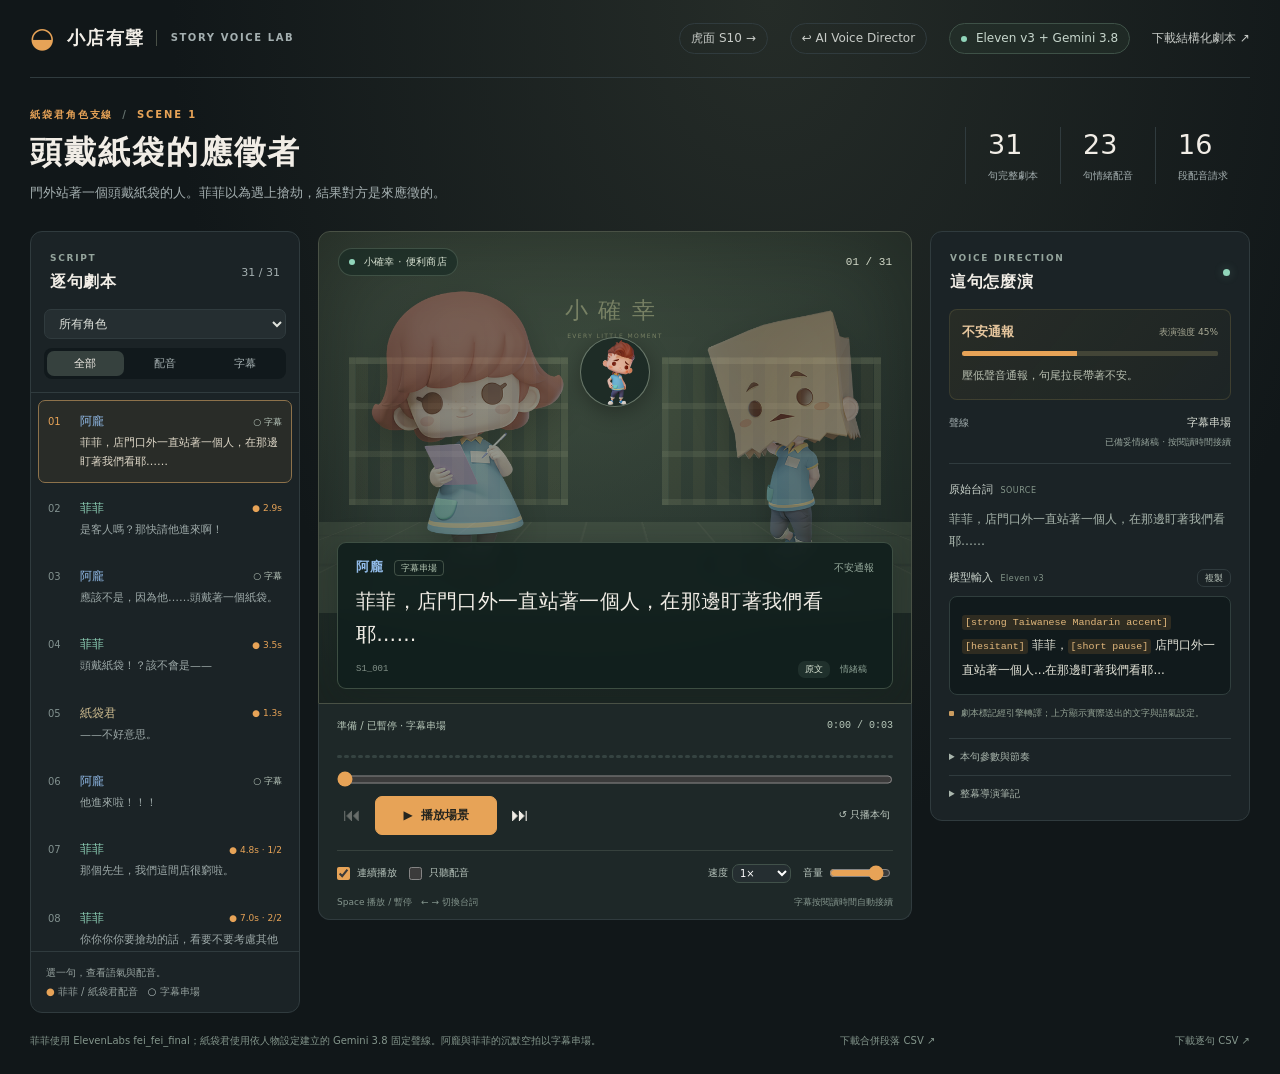
==== commit e538aa0f: "Add a Gemini 3.8 designed voice for 紙袋君 Create a persistent character voice from the existing Baggy " ====
--- a/story_paperbag_s1/index.html
+++ b/story_paperbag_s1/index.html
@@ -5,7 +5,7 @@
   <meta name="viewport" content="width=device-width, initial-scale=1">
   <meta name="theme-color" content="#151b1e">
   <title>紙袋君角色支線 · 頭戴紙袋的應徵者｜小店有聲</title>
-  <meta name="description" content="門外站著一個頭戴紙袋的人。菲菲以為遇上搶劫，結果對方是來應徵的。本幕只有菲菲使用指定 ElevenLabs 聲線（fei_fei_final）；紙袋君與阿龐保留完整台詞，以字幕串場。">
+  <meta name="description" content="門外站著一個頭戴紙袋的人。菲菲以為遇上搶劫，結果對方是來應徵的。菲菲使用 ElevenLabs fei_fei_final；紙袋君使用依人物設定建立的 Gemini 3.8 固定聲線。阿龐與菲菲的沉默空拍以字幕串場。">
   <link rel="icon" href="data:image/svg+xml,%3Csvg xmlns='http://www.w3.org/2000/svg' viewBox='0 0 64 64'%3E%3Crect width='64' height='64' rx='16' fill='%2391d5ba'/%3E%3Ctext x='32' y='46' text-anchor='middle' font-size='44'%3E袋%3C/text%3E%3C/svg%3E">
   <link rel="stylesheet" href="style.css">
   <script src="app.js" defer></script>
@@ -14,7 +14,7 @@
   <div class="app-shell">
     <header class="topbar">
       <a class="brand" href="./" aria-label="小店有聲首頁"><span class="brand-icon" aria-hidden="true">◒</span> 小店有聲 <span class="brand-en">STORY VOICE LAB</span></a>
-      <div class="top-actions"><a id="sibling-link" class="site-link" hidden></a><a id="site-link" class="site-link" hidden></a><span class="engine"><i></i> ElevenLabs · v3</span><a href="script.json" download class="quiet-link">下載結構化劇本 ↗</a></div>
+      <div class="top-actions"><a id="sibling-link" class="site-link" hidden></a><a id="site-link" class="site-link" hidden></a><span class="engine"><i></i> <span id="engine-summary"></span></span><a href="script.json" download class="quiet-link">下載結構化劇本 ↗</a></div>
     </header>
     <section class="scene-header" aria-labelledby="scene-title">
       <div><p class="eyebrow" id="scene-eyebrow"></p><h1 id="scene-title"></h1><p id="scene-description" class="scene-description"></p></div>
@@ -60,10 +60,11 @@
         <div class="inspector-body">
           <div class="emotion-card"><div><span id="inspector-emotion"></span><small id="intensity-label"></small></div><meter id="intensity" min="0" max="1" value="0.5" aria-label="情緒強度"></meter><p id="direction-note"></p></div>
           <div class="voice-assignment"><span>聲線</span><strong id="voice-name"></strong><small id="voice-status"></small></div>
+          <a id="voice-preview" class="text-button" target="_blank" rel="noopener" hidden>聲線設計樣本 ↗</a>
           <p id="utterance-note" class="utterance-note" hidden></p>
           <section class="text-section"><h3>原始台詞 <span>SOURCE</span></h3><p id="original-text"></p></section>
-          <section class="text-section"><div class="input-heading"><h3><b id="tts-input-label">模型輸入</b> <span>ELEVEN v3</span></h3><button id="copy-input" class="copy-button">複製</button></div><div id="tts-text" class="model-text"></div><p id="edit-note" class="edit-note" hidden></p><ul id="tuning-notes" class="tuning-notes" hidden></ul></section>
-          <div class="tag-legend"><i></i> 方括號是表演提示；停頓、笑聲與語氣在句中生效。</div>
+          <section class="text-section"><div class="input-heading"><h3><b id="tts-input-label">模型輸入</b> <span id="engine-label"></span></h3><button id="copy-input" class="copy-button">複製</button></div><p id="speech-style" class="speech-style" hidden></p><div id="tts-text" class="model-text"></div><p id="edit-note" class="edit-note" hidden></p><ul id="tuning-notes" class="tuning-notes" hidden></ul></section>
+          <div class="tag-legend"><i></i> 劇本標記經引擎轉譯；上方顯示實際送出的文字與語氣設定。</div>
           <details><summary>本句參數與節奏</summary><pre id="request-settings"></pre></details>
           <details><summary>整幕導演筆記</summary><p id="scene-direction"></p></details>
         </div>
@@ -72,6 +73,6 @@
     <footer><span id="casting-note"></span><a href="utterances.csv" download>下載合併段落 CSV ↗</a><a href="script.csv" download>下載逐句 CSV ↗</a></footer>
   </div>
   <audio id="audio" preload="metadata"></audio>
-  <script id="scene-data" type="application/json">{"scene_id": "paperbag_s1", "title": "S1 標題：XXX", "display_title": "頭戴紙袋的應徵者", "description": "門外站著一個頭戴紙袋的人。菲菲以為遇上搶劫，結果對方是來應徵的。", "casting_note": "本幕只有菲菲使用指定 ElevenLabs 聲線（fei_fei_final）；紙袋君與阿龐保留完整台詞，以字幕串場。", "director_note": "一場誤會喜劇：從好奇、驚疑、慌張求饒，轉為困惑追問與吐槽，聽到「一半薪水」立刻翻臉答應，最後對聽不懂的專業術語心服口服。慌張要像真的害怕，但整場是好笑的，不是驚悚的。", "tag_aliases": {"pause": "short pause", "surprise": "surprised", "sigh": "sighs", "laugh": "laughs"}, "grouping": {"method": "directed_adjacent", "max_intensity_delta": 0.35, "note": "依語意指定情緒接近的連續同角色台詞。同段只生成及正規化一次；字幕保留逐句時間軸。", "groups": [{"utterance_id": "s1_u007_008", "line_ids": ["s1_007", "s1_008"], "emotion": "慌張求饒", "reason": "先說店裡很窮，再結巴著建議去搶別家，是同一口氣講完的慌張。", "voice_settings": {"speed": 1.0}}, {"utterance_id": "s1_u010_011", "line_ids": ["s1_010", "s1_011"], "emotion": "困惑追問", "reason": "確認不是搶劫後鬆一口氣，緊接著追問紙袋的事，都是同一種半信半疑。"}, {"utterance_id": "s1_u030_031", "line_ids": ["s1_030", "s1_031"], "emotion": "服氣下令", "reason": "承認聽不懂卻很佩服，順勢決定照做，是同一段從佩服到拍板的話。", "voice_settings": {"speed": 1.02}, "seed": 300322, "note": "承認聽不懂卻很佩服，順勢決定照做，是同一段從佩服到拍板的話。seed 經過掃描：預設 940 會把「去調整」唸成「去討診」，300322 是四個 seed 中唯一「聽不懂」與「去調整」都正確的。"}, {"utterance_id": "s1_u021_022", "line_ids": ["s1_021", "s1_022"], "emotion": "含糊到舉例", "reason": "先說很難說明，接著改用貨架轉換率舉例，是同一段自我介紹專長。"}, {"utterance_id": "s1_u024_027", "line_ids": ["s1_024", "s1_025", "s1_026", "s1_027"], "emotion": "專業簡報", "reason": "解釋轉換率並一路提出貨架高度與視線對齊的建議，是同一段平穩的專業說明。"}, {"utterance_id": "s1_u028_029", "line_ids": ["s1_028", "s1_029"], "emotion": "被術語淹沒", "reason": "先沉默，再向菲菲求救，是同一個聽不懂的反應。"}]}, "page": {"series": "紙袋君角色支線", "scene_label": "SCENE 1", "favicon_char": "袋"}, "stage": {"leads": ["fei_fei", "paper_bag"], "narrator": null}, "site": {"dir": "demo-page/story_paperbag_s1", "site_root": "../", "site_name": "AI Voice Director", "url": "https://tklovln.github.io/ai-voice-director/story_paperbag_s1/", "sibling": {"label": "虎面 S10", "url": "../story_tiger_s10/"}}, "utterances": [{"utterance_id": "s1_001", "line_ids": ["s1_001"], "character": "阿龐", "mode": "subtitle_only", "emotion": "不安通報", "reason": "單句或與相鄰句的情緒／角色不同。"}, {"utterance_id": "s1_002", "line_ids": ["s1_002"], "character": "菲菲", "mode": "tts", "emotion": "期待客人", "reason": "單句或與相鄰句的情緒／角色不同。"}, {"utterance_id": "s1_003", "line_ids": ["s1_003"], "character": "阿龐", "mode": "subtitle_only", "emotion": "難以形容", "reason": "單句或與相鄰句的情緒／角色不同。"}, {"utterance_id": "s1_004", "line_ids": ["s1_004"], "character": "菲菲", "mode": "tts", "emotion": "驚疑", "reason": "單句或與相鄰句的情緒／角色不同。"}, {"utterance_id": "s1_005", "line_ids": ["s1_005"], "character": "紙袋君", "mode": "subtitle_only", "emotion": "平靜打斷", "reason": "單句或與相鄰句的情緒／角色不同。"}, {"utterance_id": "s1_006", "line_ids": ["s1_006"], "character": "阿龐", "mode": "subtitle_only", "emotion": "驚叫", "reason": "單句或與相鄰句的情緒／角色不同。"}, {"utterance_id": "s1_u007_008", "line_ids": ["s1_007", "s1_008"], "character": "菲菲", "mode": "tts", "emotion": "慌張求饒", "reason": "先說店裡很窮，再結巴著建議去搶別家，是同一口氣講完的慌張。"}, {"utterance_id": "s1_009", "line_ids": ["s1_009"], "character": "紙袋君", "mode": "subtitle_only", "emotion": "澄清誤會", "reason": "單句或與相鄰句的情緒／角色不同。"}, {"utterance_id": "s1_u010_011", "line_ids": ["s1_010", "s1_011"], "character": "菲菲", "mode": "tts", "emotion": "困惑追問", "reason": "確認不是搶劫後鬆一口氣，緊接著追問紙袋的事，都是同一種半信半疑。"}, {"utterance_id": "s1_012", "line_ids": ["s1_012"], "character": "紙袋君", "mode": "subtitle_only", "emotion": "含糊帶過", "reason": "單句或與相鄰句的情緒／角色不同。"}, {"utterance_id": "s1_013", "line_ids": ["s1_013"], "character": "菲菲", "mode": "subtitle_only", "emotion": "無言沉默", "reason": "單句或與相鄰句的情緒／角色不同。"}, {"utterance_id": "s1_014", "line_ids": ["s1_014"], "character": "菲菲", "mode": "tts", "emotion": "無力吐槽", "reason": "單句或與相鄰句的情緒／角色不同。"}, {"utterance_id": "s1_015", "line_ids": ["s1_015"], "character": "紙袋君", "mode": "subtitle_only", "emotion": "平靜讓步", "reason": "單句或與相鄰句的情緒／角色不同。"}, {"utterance_id": "s1_016", "line_ids": ["s1_016"], "character": "菲菲", "mode": "tts", "emotion": "秒變熱情", "reason": "單句或與相鄰句的情緒／角色不同。"}, {"utterance_id": "s1_017", "line_ids": ["s1_017"], "character": "紙袋君", "mode": "subtitle_only", "emotion": "簡短道謝", "reason": "單句或與相鄰句的情緒／角色不同。"}, {"utterance_id": "s1_018", "line_ids": ["s1_018"], "character": "阿龐", "mode": "subtitle_only", "emotion": "好心提醒", "reason": "單句或與相鄰句的情緒／角色不同。"}, {"utterance_id": "s1_019", "line_ids": ["s1_019"], "character": "紙袋君", "mode": "subtitle_only", "emotion": "自報稱呼", "reason": "單句或與相鄰句的情緒／角色不同。"}, {"utterance_id": "s1_020", "line_ids": ["s1_020"], "character": "菲菲", "mode": "tts", "emotion": "興頭上追問", "reason": "單句或與相鄰句的情緒／角色不同。"}, {"utterance_id": "s1_u021_022", "line_ids": ["s1_021", "s1_022"], "character": "紙袋君", "mode": "subtitle_only", "emotion": "含糊到舉例", "reason": "先說很難說明，接著改用貨架轉換率舉例，是同一段自我介紹專長。"}, {"utterance_id": "s1_023", "line_ids": ["s1_023"], "character": "阿龐", "mode": "subtitle_only", "emotion": "跟不上", "reason": "單句或與相鄰句的情緒／角色不同。"}, {"utterance_id": "s1_u024_027", "line_ids": ["s1_024", "s1_025", "s1_026", "s1_027"], "character": "紙袋君", "mode": "subtitle_only", "emotion": "專業簡報", "reason": "解釋轉換率並一路提出貨架高度與視線對齊的建議，是同一段平穩的專業說明。"}, {"utterance_id": "s1_u028_029", "line_ids": ["s1_028", "s1_029"], "character": "阿龐", "mode": "subtitle_only", "emotion": "被術語淹沒", "reason": "先沉默，再向菲菲求救，是同一個聽不懂的反應。"}, {"utterance_id": "s1_u030_031", "line_ids": ["s1_030", "s1_031"], "character": "菲菲", "mode": "tts", "emotion": "服氣下令", "reason": "承認聽不懂卻很佩服，順勢決定照做，是同一段從佩服到拍板的話。"}], "cast": {"fei_fei": {"name": "菲菲", "color": "#91d5ba", "voice_name": "fei_fei_final", "portraits": {"normal": "assets/portraits/fei_fei_normal.png", "happy": "assets/portraits/fei_fei_happy.png", "suspicious": "assets/portraits/fei_fei_suspicious.png", "panic": "assets/portraits/fei_fei_panic.png", "smh": "assets/portraits/fei_fei_smh.png", "money": "assets/portraits/fei_fei_money.png", "amazing": "assets/portraits/fei_fei_amazing.png", "confidence": "assets/portraits/fei_fei_confidence.png"}}, "paper_bag": {"name": "紙袋君", "color": "#cebc90", "voice_name": null, "portraits": {"normal": "assets/portraits/paper_bag_normal.png", "happy": "assets/portraits/paper_bag_happy.png", "sad": "assets/portraits/paper_bag_sad.png"}}, "a_pang": {"name": "阿龐", "color": "#92bcea", "voice_name": null, "portraits": {"normal": "assets/portraits/a_pang_normal.png", "happy": "assets/portraits/a_pang_happy.png", "sad": "assets/portraits/a_pang_sad.png"}}}, "lines": [{"line_id": "s1_001", "order": 1, "speaker": "a_pang", "character": "阿龐", "source_text": "菲菲，店門口外一直站著一個人，在那邊盯著我們看耶……", "spoken_text": "菲菲， 店門口外一直站著一個人...在那邊盯著我們看耶...", "text": "[hesitant] 菲菲，[pause] 店門口外一直站著一個人...在那邊盯著我們看耶...", "tts_text": "[strong Taiwanese Mandarin accent] [hesitant] 菲菲，[short pause] 店門口外一直站著一個人...在那邊盯著我們看耶...", "emotion": "不安通報", "intensity": 0.45, "expression": "normal", "direction": "壓低聲音通報，句尾拉長帶著不安。", "mode": "subtitle_only", "voice_name": null, "subtitle_duration_ms": 3385, "pause_after_ms": 300, "voice_settings": {"stability": 0.5, "similarity_boost": 0.75, "speed": 1.0}, "utterance_id": "s1_001", "utterance_line_ids": ["s1_001"], "utterance_index": 0, "utterance_size": 1, "utterance_emotion": "不安通報", "utterance_reason": "單句或與相鄰句的情緒／角色不同。", "pronunciations": [], "text_edit_note": "", "tuning_note": "", "audio": null}, {"line_id": "s1_002", "order": 2, "speaker": "fei_fei", "character": "菲菲", "source_text": "是客人嗎？那快請他進來啊！", "spoken_text": "是客人嗎？  那快請他進來啊！", "text": "[curious] 是客人嗎？[pause] [excited] 那快請他進來啊！", "tts_text": "[strong Taiwanese Mandarin accent] [curious] 是客人嗎？[short pause] [excited] 那快請他進來啊！", "emotion": "期待客人", "intensity": 0.6, "expression": "happy", "direction": "完全沒在意外面的異狀，只想到有生意上門。", "mode": "tts", "voice_name": "fei_fei_final", "subtitle_duration_ms": 2200, "pause_after_ms": 350, "voice_settings": {"stability": 0.5, "similarity_boost": 0.75, "speed": 1.0}, "utterance_id": "s1_002", "utterance_line_ids": ["s1_002"], "utterance_index": 0, "utterance_size": 1, "utterance_emotion": "期待客人", "utterance_reason": "單句或與相鄰句的情緒／角色不同。", "pronunciations": [], "text_edit_note": "", "tuning_note": "", "audio": {"url": "assets/audio/s1_002_023b5709960ef1a7be27.wav", "download_url": "assets/audio/s1_002_023b5709960ef1a7be27.wav", "duration_s": 2.923, "start_s": 0.0, "end_s": 2.923, "waveform": [0.0, 0.054, 0.144, 0.152, 0.261, 0.534, 0.318, 0.005, 0.129, 0.13, 0.761, 0.992, 1.0, 0.823, 0.265, 0.309, 0.74, 0.759, 0.613, 0.174, 0.173, 0.202, 0.542, 0.57, 0.581, 0.527, 0.46, 0.379, 0.31, 0.27, 0.14, 0.075, 0.008, 0.006, 0.01, 0.006, 0.005, 0.002, 0.0, 0.096, 0.382, 0.799, 0.56, 0.253, 0.782, 0.923, 0.883, 0.082, 0.111, 0.187, 0.153, 0.182, 0.169, 0.149, 0.394, 0.563, 0.304, 0.044, 0.222, 0.243, 0.161, 0.219, 0.351, 0.9, 0.837, 0.812, 0.595, 0.55, 0.492, 0.706, 0.746, 0.746, 0.778, 0.768, 0.472, 0.335, 0.353, 0.356, 0.194, 0.05], "utterance_duration_s": 2.923}}, {"line_id": "s1_003", "order": 3, "speaker": "a_pang", "character": "阿龐", "source_text": "應該不是，因為他……頭戴著一個紙袋。", "spoken_text": "應該不是，因為他... 頭戴著一個紙袋。", "text": "[hesitant] 應該不是，因為他...[pause] 頭戴著一個紙袋。", "tts_text": "[strong Taiwanese Mandarin accent] [hesitant] 應該不是，因為他...[short pause] 頭戴著一個紙袋。", "emotion": "難以形容", "intensity": 0.4, "expression": "normal", "direction": "停頓是在想怎麼描述，最後老實說出紙袋。", "mode": "subtitle_only", "voice_name": null, "subtitle_duration_ms": 2200, "pause_after_ms": 250, "voice_settings": {"stability": 0.5, "similarity_boost": 0.75, "speed": 1.0}, "utterance_id": "s1_003", "utterance_line_ids": ["s1_003"], "utterance_index": 0, "utterance_size": 1, "utterance_emotion": "難以形容", "utterance_reason": "單句或與相鄰句的情緒／角色不同。", "pronunciations": [], "text_edit_note": "", "tuning_note": "", "audio": null}, {"line_id": "s1_004", "order": 4, "speaker": "fei_fei", "character": "菲菲", "source_text": "頭戴紙袋！？該不會是——", "spoken_text": "頭戴紙袋！？ 該不會是——", "text": "頭戴紙袋！？[pause] 該不會是——", "tts_text": "[strong Taiwanese Mandarin accent] 投戴紙袋！？[short pause] 該不會是——", "emotion": "驚疑", "intensity": 0.8, "expression": "panic", "direction": "拔尖地重複關鍵字，後半句往最壞的方向猜，被打斷；驚疑交給驚嘆號與問號，不另外下 tag。", "mode": "tts", "voice_name": "fei_fei_final", "subtitle_duration_ms": 2200, "pause_after_ms": 120, "voice_settings": {"stability": 0.85, "similarity_boost": 1.0, "speed": 1.0}, "utterance_id": "s1_004", "utterance_line_ids": ["s1_004"], "utterance_index": 0, "utterance_size": 1, "utterance_emotion": "驚疑", "utterance_reason": "單句或與相鄰句的情緒／角色不同。", "pronunciations": [{"word": "頭", "homophone": "投", "note": "「頭」應為二聲 tóu；原本整個「頭戴紙」被唸成一團，ASR 聽成「欸袋子」。用等長同音字「投」固定讀音。"}], "text_edit_note": "", "tuning_note": "全幕 CER 最差的一句（0.38）。以 story_line_probe 掃 8 個候選：同音字「投」＋移除 [surprise]＋stability 0.85／similarity 1.0＋取消加速後，ASR 聽成「頭戴紙戴」（CER 0.12，剩下的差異只是 ASR 把「袋」寫成同音的「戴」）。IPA 版本較差（聽成「臭!帶紙袋」），單獨調參或單獨移除 tag 都更差。相同設定重新生成時抽到的版本把「戴」唸偏（CER 0.25），所以這一段採用掃描時實際量測與試聽過的那個 take（--adopt e_homophone）。", "audio": {"url": "assets/audio/s1_004_debe1dbb4cd71fdb5f40.wav", "download_url": "assets/audio/s1_004_debe1dbb4cd71fdb5f40.wav", "duration_s": 3.52, "start_s": 0.0, "end_s": 3.52, "waveform": [0.004, 0.131, 0.113, 0.393, 0.729, 0.772, 0.602, 0.286, 1.0, 1.0, 0.979, 0.734, 0.525, 0.177, 0.386, 0.353, 0.289, 0.27, 0.262, 0.101, 0.204, 0.968, 0.948, 0.926, 0.852, 0.758, 0.63, 0.307, 0.169, 0.089, 0.022, 0.002, 0.0, 0.0, 0.0, 0.0, 0.0, 0.0, 0.0, 0.0, 0.0, 0.0, 0.0, 0.0, 0.112, 0.292, 0.818, 0.82, 0.477, 0.441, 0.019, 0.088, 0.366, 0.366, 0.292, 0.1, 0.029, 0.345, 0.754, 0.903, 0.627, 0.633, 0.333, 0.248, 0.297, 0.314, 0.315, 0.232, 0.345, 0.347, 0.3, 0.315, 0.313, 0.271, 0.234, 0.205, 0.201, 0.161, 0.092, 0.189], "utterance_duration_s": 3.52}}, {"line_id": "s1_005", "order": 5, "speaker": "paper_bag", "character": "紙袋君", "source_text": "——不好意思。", "spoken_text": "——不好意思。", "text": "[calm] ——不好意思。", "tts_text": "[strong Taiwanese Mandarin accent] [calm] ——不好意思。", "emotion": "平靜打斷", "intensity": 0.3, "expression": "normal", "direction": "語氣意外地平常，與菲菲的驚慌形成對比。", "mode": "subtitle_only", "voice_name": null, "subtitle_duration_ms": 2200, "pause_after_ms": 200, "voice_settings": {"stability": 0.5, "similarity_boost": 0.75, "speed": 1.0}, "utterance_id": "s1_005", "utterance_line_ids": ["s1_005"], "utterance_index": 0, "utterance_size": 1, "utterance_emotion": "平靜打斷", "utterance_reason": "單句或與相鄰句的情緒／角色不同。", "pronunciations": [], "text_edit_note": "", "tuning_note": "", "audio": null}, {"line_id": "s1_006", "order": 6, "speaker": "a_pang", "character": "阿龐", "source_text": "他進來啦！！！", "spoken_text": "他進來啦！！！", "text": "[excited] 他進來啦！！！", "tts_text": "[strong Taiwanese Mandarin accent] [excited] 他進來啦！！！", "emotion": "驚叫", "intensity": 0.9, "expression": "sad", "direction": "整場音量最高的一句，純粹是嚇到大叫。", "mode": "subtitle_only", "voice_name": null, "subtitle_duration_ms": 2200, "pause_after_ms": 150, "voice_settings": {"stability": 0.5, "similarity_boost": 0.75, "speed": 1.0}, "utterance_id": "s1_006", "utterance_line_ids": ["s1_006"], "utterance_index": 0, "utterance_size": 1, "utterance_emotion": "驚叫", "utterance_reason": "單句或與相鄰句的情緒／角色不同。", "pronunciations": [], "text_edit_note": "", "tuning_note": "", "audio": null}, {"line_id": "s1_007", "order": 7, "speaker": "fei_fei", "character": "菲菲", "source_text": "那個先生，我們這間店很窮啦。", "spoken_text": "那個先生... 我們這間店很窮啦。", "text": "[nervous] 那個先生...[pause] 我們這間店很窮啦。", "tts_text": "[strong Taiwanese Mandarin accent] [nervous] 那個先生...[short pause] 我們這間店很窮啦。\n[stammering] 你...你...你...你要搶劫的話，[short pause] 看要不要考慮其他便利商店...", "emotion": "緊張求饒", "intensity": 0.7, "expression": "panic", "direction": "先客氣稱呼再自曝家貧，想勸退對方；害怕但還在講道理。", "mode": "tts", "voice_name": "fei_fei_final", "subtitle_duration_ms": 2200, "pause_after_ms": 350, "voice_settings": {"stability": 0.5, "similarity_boost": 0.75, "speed": 1.0}, "utterance_id": "s1_u007_008", "utterance_line_ids": ["s1_007", "s1_008"], "utterance_index": 0, "utterance_size": 2, "utterance_emotion": "慌張求饒", "utterance_reason": "先說店裡很窮，再結巴著建議去搶別家，是同一口氣講完的慌張。", "pronunciations": [], "text_edit_note": "", "tuning_note": "", "audio": {"url": "assets/audio/s1_u007_008_6d99fbfd19788a0c5ef9.wav", "download_url": "assets/audio/s1_007_6d99fbfd19788a0c5ef9_clip.wav", "duration_s": 4.799, "start_s": 0.0, "end_s": 4.799, "waveform": [0.0, 0.0, 0.0, 0.195, 0.278, 0.968, 0.973, 0.923, 0.169, 0.422, 0.432, 0.437, 0.177, 0.206, 0.439, 0.331, 0.187, 0.395, 0.365, 0.491, 0.449, 0.502, 0.485, 0.374, 0.358, 0.187, 0.089, 0.008, 0.008, 0.004, 0.002, 0.0, 0.0, 0.0, 0.0, 0.145, 0.195, 0.408, 0.478, 0.209, 0.486, 0.285, 0.173, 0.235, 0.352, 0.232, 0.505, 0.414, 0.219, 0.365, 0.604, 0.795, 0.73, 0.521, 0.521, 0.601, 0.615, 0.485, 0.16, 0.11, 0.252, 0.323, 0.296, 0.725, 0.646, 0.286, 0.29, 0.948, 1.0, 0.993, 0.878, 0.758, 0.66, 0.313, 0.168, 0.025, 0.03, 0.025, 0.019, 0.006], "utterance_duration_s": 11.84}}, {"line_id": "s1_008", "order": 8, "speaker": "fei_fei", "character": "菲菲", "source_text": "你你你你要搶劫的話，看要不要考慮其他便利商店……", "spoken_text": "你...你...你...你要搶劫的話， 看要不要考慮其他便利商店...", "text": "[stammering] 你...你...你...你要搶劫的話，[pause] 看要不要考慮其他便利商店...", "tts_text": "[strong Taiwanese Mandarin accent] [nervous] 那個先生...[short pause] 我們這間店很窮啦。\n[stammering] 你...你...你...你要搶劫的話，[short pause] 看要不要考慮其他便利商店...", "emotion": "慌張推薦", "intensity": 0.75, "expression": "panic", "direction": "結巴照原稿唸出來，句尾越說越小聲，像真心在幫忙介紹別家；四個『你』要各自聽得出來。", "mode": "tts", "voice_name": "fei_fei_final", "subtitle_duration_ms": 3231, "pause_after_ms": 250, "voice_settings": {"stability": 0.5, "similarity_boost": 0.75, "speed": 1.0}, "utterance_id": "s1_u007_008", "utterance_line_ids": ["s1_007", "s1_008"], "utterance_index": 1, "utterance_size": 2, "utterance_emotion": "慌張求饒", "utterance_reason": "先說店裡很窮，再結巴著建議去搶別家，是同一口氣講完的慌張。", "pronunciations": [], "text_edit_note": "", "tuning_note": "原本四個『你』被唸成連音，ASR 聽成「你娘要」——在中文是罵人的話，必須修掉。用刪節號把四個『你』分開（只改標點，字詞不變）並取消 1.08 倍速後，ASR 完整聽出「你,你,你,你要搶劫的話」，整段 CER 0.12 → 0.00。頓號版本（你、你、你、你）效果略差（0.03）。", "audio": {"url": "assets/audio/s1_u007_008_6d99fbfd19788a0c5ef9.wav", "download_url": "assets/audio/s1_008_6d99fbfd19788a0c5ef9_clip.wav", "duration_s": 7.041, "start_s": 4.799, "end_s": 11.84, "waveform": [0.0, 0.0, 0.068, 0.119, 0.138, 0.118, 0.044, 0.013, 0.01, 0.002, 0.0, 0.009, 0.232, 0.2, 0.156, 0.016, 0.0, 0.0, 0.136, 0.275, 0.239, 0.185, 0.046, 0.0, 0.071, 0.213, 1.0, 0.998, 0.741, 0.463, 0.513, 0.158, 0.24, 0.345, 0.645, 0.649, 0.955, 0.98, 0.934, 0.353, 0.037, 0.012, 0.0, 0.0, 0.0, 0.108, 0.514, 0.493, 0.854, 0.851, 0.55, 0.952, 0.961, 0.168, 0.253, 0.348, 0.348, 0.282, 0.314, 0.306, 0.302, 0.274, 0.539, 0.553, 0.764, 0.415, 0.432, 0.263, 0.251, 0.553, 0.982, 0.514, 0.103, 0.414, 0.64, 0.706, 0.687, 0.403, 0.152, 0.136], "utterance_duration_s": 11.84}}, {"line_id": "s1_009", "order": 9, "speaker": "paper_bag", "character": "紙袋君", "source_text": "……不好意思，我是來應徵的。", "spoken_text": "...不好意思， 我是來應徵的。", "text": "[calm] ...不好意思，[pause] 我是來應徵的。", "tts_text": "[strong Taiwanese Mandarin accent] [calm] ...不好意思，[short pause] 我是來應徵的。", "emotion": "澄清誤會", "intensity": 0.3, "expression": "normal", "direction": "依舊平穩，完全不因被當成搶匪而動氣。", "mode": "subtitle_only", "voice_name": null, "subtitle_duration_ms": 2200, "pause_after_ms": 300, "voice_settings": {"stability": 0.5, "similarity_boost": 0.75, "speed": 1.0}, "utterance_id": "s1_009", "utterance_line_ids": ["s1_009"], "utterance_index": 0, "utterance_size": 1, "utterance_emotion": "澄清誤會", "utterance_reason": "單句或與相鄰句的情緒／角色不同。", "pronunciations": [], "text_edit_note": "", "tuning_note": "", "audio": null}, {"line_id": "s1_010", "order": 10, "speaker": "fei_fei", "character": "菲菲", "source_text": "不是搶劫？", "spoken_text": "不是...搶劫？", "text": "[surprise] 不是...搶劫？", "tts_text": "[strong Taiwanese Mandarin accent] [surprised] 不是...搶劫？\n[curious] 硬徵的話，[short pause] 你幹嘛戴著紙袋？", "emotion": "半信半疑", "intensity": 0.55, "expression": "suspicious", "direction": "鬆一口氣但還沒完全相信，句尾上揚。", "mode": "tts", "voice_name": "fei_fei_final", "subtitle_duration_ms": 2200, "pause_after_ms": 350, "voice_settings": {"stability": 0.5, "similarity_boost": 0.75, "speed": 1.0}, "utterance_id": "s1_u010_011", "utterance_line_ids": ["s1_010", "s1_011"], "utterance_index": 0, "utterance_size": 2, "utterance_emotion": "困惑追問", "utterance_reason": "確認不是搶劫後鬆一口氣，緊接著追問紙袋的事，都是同一種半信半疑。", "pronunciations": [], "text_edit_note": "", "tuning_note": "", "audio": {"url": "assets/audio/s1_u010_011_1bbe5dcf95c5cce1673d.wav", "download_url": "assets/audio/s1_010_1bbe5dcf95c5cce1673d_clip.wav", "duration_s": 2.48, "start_s": 0.0, "end_s": 2.48, "waveform": [0.001, 0.0, 0.0, 0.006, 0.189, 0.338, 0.418, 0.42, 0.369, 0.235, 0.313, 0.361, 0.443, 0.56, 0.354, 0.347, 0.276, 0.357, 0.468, 0.493, 0.48, 0.39, 0.363, 0.292, 0.258, 0.214, 0.169, 0.135, 0.102, 0.101, 0.098, 0.054, 0.002, 0.0, 0.0, 0.0, 0.0, 0.0, 0.002, 0.02, 0.594, 0.55, 0.585, 0.624, 1.0, 0.987, 0.908, 0.492, 0.261, 0.255, 0.238, 0.028, 0.407, 0.473, 0.213, 0.201, 0.202, 0.237, 0.234, 0.333, 0.371, 0.366, 0.608, 0.579, 0.466, 0.265, 0.086, 0.012, 0.002, 0.001, 0.0, 0.0, 0.0, 0.0, 0.0, 0.0, 0.0, 0.0, 0.0, 0.0], "utterance_duration_s": 5.52}}, {"line_id": "s1_011", "order": 11, "speaker": "fei_fei", "character": "菲菲", "source_text": "應徵的話，你幹嘛戴著紙袋？", "spoken_text": "應徵的話， 你幹嘛戴著紙袋？", "text": "[curious] 應徵的話，[pause] 你幹嘛戴著紙袋？", "tts_text": "[strong Taiwanese Mandarin accent] [surprised] 不是...搶劫？\n[curious] 硬徵的話，[short pause] 你幹嘛戴著紙袋？", "emotion": "直接追問", "intensity": 0.55, "expression": "suspicious", "direction": "回到店長模式，把最想問的問題直接問出來。", "mode": "tts", "voice_name": "fei_fei_final", "subtitle_duration_ms": 2200, "pause_after_ms": 350, "voice_settings": {"stability": 0.5, "similarity_boost": 0.75, "speed": 1.0}, "utterance_id": "s1_u010_011", "utterance_line_ids": ["s1_010", "s1_011"], "utterance_index": 1, "utterance_size": 2, "utterance_emotion": "困惑追問", "utterance_reason": "確認不是搶劫後鬆一口氣，緊接著追問紙袋的事，都是同一種半信半疑。", "pronunciations": [{"word": "應", "homophone": "硬", "note": "應徵是 yìng zhēng（四聲）；原本唸成一聲，ASR 聽成「陰真」，而一聲的「應」是「應該」的意思。用等長同音字「硬」固定四聲。"}], "text_edit_note": "", "tuning_note": "掃 6 個候選：同音字「硬」讓整段 CER 從 0.20 降到 0.07（剩下的差異只是 ASR 把「戴」寫成同音的「帶」）。IPA 加四聲調號反而大幅變差（CER 0.60，聽成「一旦的話」），移除 [curious] 也更差。", "audio": {"url": "assets/audio/s1_u010_011_1bbe5dcf95c5cce1673d.wav", "download_url": "assets/audio/s1_011_1bbe5dcf95c5cce1673d_clip.wav", "duration_s": 3.04, "start_s": 2.48, "end_s": 5.52, "waveform": [0.0, 0.0, 0.0, 0.0, 0.0, 0.0, 0.0, 0.003, 0.346, 0.341, 0.299, 0.263, 0.288, 0.121, 0.727, 0.837, 0.91, 0.734, 0.24, 0.393, 0.956, 0.972, 0.491, 0.09, 0.108, 0.637, 1.0, 0.976, 0.928, 0.792, 0.687, 0.597, 0.551, 0.534, 0.252, 0.088, 0.007, 0.001, 0.001, 0.0, 0.0, 0.0, 0.0, 0.103, 0.207, 0.226, 0.184, 0.338, 0.941, 0.934, 0.248, 0.677, 0.531, 0.5, 0.11, 0.153, 0.816, 0.664, 0.38, 0.169, 0.251, 0.261, 0.254, 0.079, 0.291, 0.256, 0.128, 0.141, 0.009, 0.002, 0.509, 0.648, 0.661, 0.57, 0.396, 0.284, 0.19, 0.137, 0.122, 0.091], "utterance_duration_s": 5.52}}, {"line_id": "s1_012", "order": 12, "speaker": "paper_bag", "character": "紙袋君", "source_text": "呃……這樣臉不會弄髒，比較方便。", "spoken_text": "呃... 這樣臉不會弄髒，比較方便。", "text": "[hesitant] 呃...[pause] 這樣臉不會弄髒，比較方便。", "tts_text": "[strong Taiwanese Mandarin accent] [hesitant] 呃...[short pause] 這樣臉不會弄髒，比較方便。", "emotion": "含糊帶過", "intensity": 0.35, "expression": "normal", "direction": "明顯在敷衍，但講得很認真，笑點在這裡。", "mode": "subtitle_only", "voice_name": null, "subtitle_duration_ms": 2200, "pause_after_ms": 400, "voice_settings": {"stability": 0.5, "similarity_boost": 0.75, "speed": 1.0}, "utterance_id": "s1_012", "utterance_line_ids": ["s1_012"], "utterance_index": 0, "utterance_size": 1, "utterance_emotion": "含糊帶過", "utterance_reason": "單句或與相鄰句的情緒／角色不同。", "pronunciations": [], "text_edit_note": "", "tuning_note": "", "audio": null}, {"line_id": "s1_013", "order": 13, "speaker": "fei_fei", "character": "菲菲", "source_text": "………", "spoken_text": "………", "text": "………", "tts_text": "[strong Taiwanese Mandarin accent] ………", "emotion": "無言沉默", "intensity": 0.2, "expression": "smh", "direction": "留白一拍，讓觀眾感覺到菲菲正在消化這個理由。", "mode": "subtitle_only", "voice_name": null, "subtitle_duration_ms": 2200, "pause_after_ms": 200, "voice_settings": {"stability": 0.5, "similarity_boost": 0.75, "speed": 1.0}, "utterance_id": "s1_013", "utterance_line_ids": ["s1_013"], "utterance_index": 0, "utterance_size": 1, "utterance_emotion": "無言沉默", "utterance_reason": "單句或與相鄰句的情緒／角色不同。", "pronunciations": [], "text_edit_note": "", "tuning_note": "", "audio": null}, {"line_id": "s1_014", "order": 14, "speaker": "fei_fei", "character": "菲菲", "source_text": "不，你這理由實在是太可疑了……", "spoken_text": "不， 你這理由實在是太可疑了...", "text": "[amused] 不，[pause] 你這理由實在是太可疑了...", "tts_text": "[strong Taiwanese Mandarin accent] [amused] 不，[short pause] 你這理由實在是太可疑了...", "emotion": "無力吐槽", "intensity": 0.5, "expression": "smh", "direction": "像朋友間翻白眼吐槽，不是嚴厲指控；句尾放掉。", "mode": "tts", "voice_name": "fei_fei_final", "subtitle_duration_ms": 2200, "pause_after_ms": 350, "voice_settings": {"stability": 0.5, "similarity_boost": 0.75, "speed": 0.97}, "utterance_id": "s1_014", "utterance_line_ids": ["s1_014"], "utterance_index": 0, "utterance_size": 1, "utterance_emotion": "無力吐槽", "utterance_reason": "單句或與相鄰句的情緒／角色不同。", "pronunciations": [], "text_edit_note": "", "tuning_note": "", "audio": {"url": "assets/audio/s1_014_82f6f4b6b50d67c5eb64.wav", "download_url": "assets/audio/s1_014_82f6f4b6b50d67c5eb64.wav", "duration_s": 3.435, "start_s": 0.0, "end_s": 3.435, "waveform": [0.0, 0.431, 0.597, 0.73, 0.731, 0.591, 0.574, 0.4, 0.288, 0.106, 0.008, 0.012, 0.013, 0.009, 0.007, 0.006, 0.001, 0.0, 0.043, 0.173, 0.368, 0.381, 0.109, 0.631, 1.0, 0.954, 0.87, 0.221, 0.294, 0.255, 0.238, 0.242, 0.527, 0.518, 0.455, 0.445, 0.276, 0.148, 0.142, 0.196, 0.2, 0.185, 0.936, 0.921, 0.698, 0.246, 0.265, 0.3, 0.093, 0.251, 0.246, 0.936, 0.939, 0.702, 0.361, 0.108, 0.116, 0.247, 0.321, 0.33, 0.29, 0.223, 0.158, 0.111, 0.129, 0.15, 0.176, 0.177, 0.341, 0.628, 0.736, 0.893, 0.909, 0.848, 0.49, 0.314, 0.258, 0.174, 0.049, 0.011], "utterance_duration_s": 3.435}}, {"line_id": "s1_015", "order": 15, "speaker": "paper_bag", "character": "紙袋君", "source_text": "不然我只要一半薪水就好。", "spoken_text": "不然... 我只要一半薪水就好。", "text": "[calm] 不然...[pause] 我只要一半薪水就好。", "tts_text": "[strong Taiwanese Mandarin accent] [calm] 不然...[short pause] 我只要一半薪水就好。", "emotion": "平靜讓步", "intensity": 0.35, "expression": "normal", "direction": "像在報一個早就算好的數字，語氣沒有懇求。", "mode": "subtitle_only", "voice_name": null, "subtitle_duration_ms": 2200, "pause_after_ms": 150, "voice_settings": {"stability": 0.5, "similarity_boost": 0.75, "speed": 1.0}, "utterance_id": "s1_015", "utterance_line_ids": ["s1_015"], "utterance_index": 0, "utterance_size": 1, "utterance_emotion": "平靜讓步", "utterance_reason": "單句或與相鄰句的情緒／角色不同。", "pronunciations": [], "text_edit_note": "", "tuning_note": "", "audio": null}, {"line_id": "s1_016", "order": 16, "speaker": "fei_fei", "character": "菲菲", "source_text": "好的，歡迎你加入我們這個大家庭。", "spoken_text": "好的！  歡迎你加入我們這個大家庭。", "text": "[excited] 好的！[pause] [warmly] 歡迎你加入我們這個大家庭。", "tts_text": "[strong Taiwanese Mandarin accent] [excited] 好的！[short pause] [warmly] 歡迎你加入我們這個大家庭。", "emotion": "秒變熱情", "intensity": 0.8, "expression": "money", "direction": "翻臉般立刻答應，前一句的懷疑完全消失；轉折越快越好笑。", "mode": "tts", "voice_name": "fei_fei_final", "subtitle_duration_ms": 2200, "pause_after_ms": 350, "voice_settings": {"stability": 0.5, "similarity_boost": 0.75, "speed": 1.05}, "utterance_id": "s1_016", "utterance_line_ids": ["s1_016"], "utterance_index": 0, "utterance_size": 1, "utterance_emotion": "秒變熱情", "utterance_reason": "單句或與相鄰句的情緒／角色不同。", "pronunciations": [], "text_edit_note": "", "tuning_note": "", "audio": {"url": "assets/audio/s1_016_c20a47ce984e00e75fa9.wav", "download_url": "assets/audio/s1_016_c20a47ce984e00e75fa9.wav", "duration_s": 3.648, "start_s": 0.0, "end_s": 3.648, "waveform": [0.003, 0.203, 0.374, 0.832, 0.693, 0.619, 0.524, 0.481, 0.001, 0.895, 0.935, 0.992, 1.0, 0.961, 0.96, 0.887, 0.75, 0.588, 0.552, 0.258, 0.148, 0.016, 0.001, 0.001, 0.001, 0.0, 0.0, 0.0, 0.027, 0.583, 0.694, 0.452, 0.247, 0.172, 0.115, 0.131, 0.155, 0.193, 0.133, 0.108, 0.691, 0.763, 0.78, 0.785, 0.299, 0.546, 0.547, 0.413, 0.28, 0.411, 0.276, 0.184, 0.236, 0.158, 0.142, 0.591, 0.619, 0.72, 0.744, 0.038, 0.97, 0.947, 0.98, 0.086, 0.626, 0.802, 0.896, 0.82, 0.038, 0.111, 0.241, 0.302, 0.261, 0.258, 0.266, 0.255, 0.233, 0.154, 0.074, 0.07], "utterance_duration_s": 3.648}}, {"line_id": "s1_017", "order": 17, "speaker": "paper_bag", "character": "紙袋君", "source_text": "謝謝妳。", "spoken_text": "謝謝妳。", "text": "[warmly] 謝謝妳。", "tts_text": "[strong Taiwanese Mandarin accent] [warmly] 謝謝妳。", "emotion": "簡短道謝", "intensity": 0.35, "expression": "happy", "direction": "短而誠懇，第一次露出一點溫度。", "mode": "subtitle_only", "voice_name": null, "subtitle_duration_ms": 2200, "pause_after_ms": 250, "voice_settings": {"stability": 0.5, "similarity_boost": 0.75, "speed": 1.0}, "utterance_id": "s1_017", "utterance_line_ids": ["s1_017"], "utterance_index": 0, "utterance_size": 1, "utterance_emotion": "簡短道謝", "utterance_reason": "單句或與相鄰句的情緒／角色不同。", "pronunciations": [], "text_edit_note": "", "tuning_note": "", "audio": null}, {"line_id": "s1_018", "order": 18, "speaker": "a_pang", "character": "阿龐", "source_text": "大哥你想清楚，我們本來的薪水就不高了耶。", "spoken_text": "大哥，你想清楚... 我們本來的薪水就不高了耶。", "text": "[hesitant] 大哥，你想清楚...[pause] 我們本來的薪水就不高了耶。", "tts_text": "[strong Taiwanese Mandarin accent] [hesitant] 大哥，你想清楚...[short pause] 我們本來的薪水就不高了耶。", "emotion": "好心提醒", "intensity": 0.45, "expression": "sad", "direction": "站在同事立場替對方著想，帶一點自嘲。", "mode": "subtitle_only", "voice_name": null, "subtitle_duration_ms": 2769, "pause_after_ms": 350, "voice_settings": {"stability": 0.5, "similarity_boost": 0.75, "speed": 1.0}, "utterance_id": "s1_018", "utterance_line_ids": ["s1_018"], "utterance_index": 0, "utterance_size": 1, "utterance_emotion": "好心提醒", "utterance_reason": "單句或與相鄰句的情緒／角色不同。", "pronunciations": [], "text_edit_note": "", "tuning_note": "", "audio": null}, {"line_id": "s1_019", "order": 19, "speaker": "paper_bag", "character": "紙袋君", "source_text": "叫我紙袋君就可以了，所以是立刻上班嗎？", "spoken_text": "叫我紙袋君就可以了， 所以...是立刻上班嗎？", "text": "[calm] 叫我紙袋君就可以了，[pause] 所以...是立刻上班嗎？", "tts_text": "[strong Taiwanese Mandarin accent] [calm] 叫我紙袋君就可以了，[short pause] 所以...是立刻上班嗎？", "emotion": "自報稱呼", "intensity": 0.4, "expression": "normal", "direction": "跳過薪水話題，直接問上班時間，顯得很急著開始工作。", "mode": "subtitle_only", "voice_name": null, "subtitle_duration_ms": 2615, "pause_after_ms": 350, "voice_settings": {"stability": 0.5, "similarity_boost": 0.75, "speed": 1.0}, "utterance_id": "s1_019", "utterance_line_ids": ["s1_019"], "utterance_index": 0, "utterance_size": 1, "utterance_emotion": "自報稱呼", "utterance_reason": "單句或與相鄰句的情緒／角色不同。", "pronunciations": [], "text_edit_note": "", "tuning_note": "", "audio": null}, {"line_id": "s1_020", "order": 20, "speaker": "fei_fei", "character": "菲菲", "source_text": "可以當然最好了，你的專長是什麼？", "spoken_text": "可以當然最好了！  你的專長是什麼？", "text": "[excited] 可以當然最好了！[pause] [curious] 你的專長是什麼？", "tts_text": "[strong Taiwanese Mandarin accent] [excited] 可以當然最好了！[short pause] [curious] 你的專長是什麼？", "emotion": "興頭上追問", "intensity": 0.65, "expression": "happy", "direction": "前半句是佔到便宜的高興，後半句轉為正式的面試問題。", "mode": "tts", "voice_name": "fei_fei_final", "subtitle_duration_ms": 2200, "pause_after_ms": 350, "voice_settings": {"stability": 0.5, "similarity_boost": 0.75, "speed": 1.0}, "utterance_id": "s1_020", "utterance_line_ids": ["s1_020"], "utterance_index": 0, "utterance_size": 1, "utterance_emotion": "興頭上追問", "utterance_reason": "單句或與相鄰句的情緒／角色不同。", "pronunciations": [], "text_edit_note": "", "tuning_note": "", "audio": {"url": "assets/audio/s1_020_491329caa461d0f72fe7.wav", "download_url": "assets/audio/s1_020_491329caa461d0f72fe7.wav", "duration_s": 3.403, "start_s": 0.0, "end_s": 3.403, "waveform": [0.002, 0.477, 0.206, 0.645, 0.74, 0.809, 0.783, 0.786, 0.659, 0.43, 0.413, 0.165, 0.928, 0.902, 0.81, 0.864, 0.956, 0.968, 0.482, 0.288, 0.176, 0.918, 0.962, 0.949, 0.42, 0.818, 0.935, 0.888, 0.807, 0.981, 1.0, 0.98, 0.951, 0.936, 0.82, 0.537, 0.485, 0.398, 0.198, 0.038, 0.003, 0.001, 0.003, 0.003, 0.002, 0.0, 0.0, 0.177, 0.196, 0.13, 0.393, 0.315, 0.05, 0.303, 0.885, 0.91, 0.454, 0.332, 0.286, 0.295, 0.269, 0.228, 0.282, 0.321, 0.243, 0.332, 0.356, 0.579, 0.405, 0.182, 0.188, 0.561, 0.614, 0.658, 0.677, 0.684, 0.646, 0.531, 0.316, 0.218], "utterance_duration_s": 3.403}}, {"line_id": "s1_021", "order": 21, "speaker": "paper_bag", "character": "紙袋君", "source_text": "唔嗯……很難仔細說明。", "spoken_text": "唔嗯... 很難仔細說明。", "text": "[thoughtful] 唔嗯...[pause] 很難仔細說明。", "tts_text": "[strong Taiwanese Mandarin accent] [thoughtful] 唔嗯...[short pause] 很難仔細說明。\n[confident] 舉例來說，[short pause] 照那個貨架的擺法，商品的轉換率會差 12%。", "emotion": "含糊其詞", "intensity": 0.35, "expression": "normal", "direction": "像在想怎麼開口，不是不會答。", "mode": "subtitle_only", "voice_name": null, "subtitle_duration_ms": 2200, "pause_after_ms": 350, "voice_settings": {"stability": 0.5, "similarity_boost": 0.75, "speed": 1.0}, "utterance_id": "s1_u021_022", "utterance_line_ids": ["s1_021", "s1_022"], "utterance_index": 0, "utterance_size": 2, "utterance_emotion": "含糊到舉例", "utterance_reason": "先說很難說明，接著改用貨架轉換率舉例，是同一段自我介紹專長。", "pronunciations": [], "text_edit_note": "", "tuning_note": "", "audio": null}, {"line_id": "s1_022", "order": 22, "speaker": "paper_bag", "character": "紙袋君", "source_text": "舉例來說，照那個貨架的擺法，商品的轉換率會差 12%。", "spoken_text": "舉例來說， 照那個貨架的擺法，商品的轉換率會差 12%。", "text": "[confident] 舉例來說，[pause] 照那個貨架的擺法，商品的轉換率會差 12%。", "tts_text": "[strong Taiwanese Mandarin accent] [thoughtful] 唔嗯...[short pause] 很難仔細說明。\n[confident] 舉例來說，[short pause] 照那個貨架的擺法，商品的轉換率會差 12%。", "emotion": "專業舉例", "intensity": 0.45, "expression": "normal", "direction": "一開口就變成另一個人，數字說得很順、很篤定。", "mode": "subtitle_only", "voice_name": null, "subtitle_duration_ms": 3385, "pause_after_ms": 250, "voice_settings": {"stability": 0.5, "similarity_boost": 0.75, "speed": 1.0}, "utterance_id": "s1_u021_022", "utterance_line_ids": ["s1_021", "s1_022"], "utterance_index": 1, "utterance_size": 2, "utterance_emotion": "含糊到舉例", "utterance_reason": "先說很難說明，接著改用貨架轉換率舉例，是同一段自我介紹專長。", "pronunciations": [], "text_edit_note": "", "tuning_note": "", "audio": null}, {"line_id": "s1_023", "order": 23, "speaker": "a_pang", "character": "阿龐", "source_text": "⋯⋯什麼是轉換率？", "spoken_text": "⋯⋯什麼是轉換率？", "text": "[curious] ⋯⋯什麼是轉換率？", "tts_text": "[strong Taiwanese Mandarin accent] [curious] ⋯⋯什麼是轉換率？", "emotion": "跟不上", "intensity": 0.4, "expression": "normal", "direction": "老實舉手發問，代替觀眾問出這個字。", "mode": "subtitle_only", "voice_name": null, "subtitle_duration_ms": 2200, "pause_after_ms": 200, "voice_settings": {"stability": 0.5, "similarity_boost": 0.75, "speed": 1.0}, "utterance_id": "s1_023", "utterance_line_ids": ["s1_023"], "utterance_index": 0, "utterance_size": 1, "utterance_emotion": "跟不上", "utterance_reason": "單句或與相鄰句的情緒／角色不同。", "pronunciations": [], "text_edit_note": "", "tuning_note": "", "audio": null}, {"line_id": "s1_024", "order": 24, "speaker": "paper_bag", "character": "紙袋君", "source_text": "就是每天來店的顧客轉化成消費的比率。", "spoken_text": "就是每天來店的顧客， 轉化成消費的比率。", "text": "[calm] 就是每天來店的顧客，[pause] 轉化成消費的比率。", "tts_text": "[strong Taiwanese Mandarin accent] [calm] 就是每天來店的顧客，[short pause] 轉化成消費的比率。\n[confident] 還有建議降低女性用品貨架第二層高度，[short pause] 大概 5 mm左右。\n[calm] 這樣會與消費族群女性顧客的...[short pause] 平均視線高度對齊。\n[confident] 會顯得比較親近無距離，[short pause] 推估可以提高8%的轉換率。", "emotion": "耐心解釋", "intensity": 0.35, "expression": "normal", "direction": "像在教同事，語速平穩不炫技。", "mode": "subtitle_only", "voice_name": null, "subtitle_duration_ms": 2615, "pause_after_ms": 350, "voice_settings": {"stability": 0.5, "similarity_boost": 0.75, "speed": 1.0}, "utterance_id": "s1_u024_027", "utterance_line_ids": ["s1_024", "s1_025", "s1_026", "s1_027"], "utterance_index": 0, "utterance_size": 4, "utterance_emotion": "專業簡報", "utterance_reason": "解釋轉換率並一路提出貨架高度與視線對齊的建議，是同一段平穩的專業說明。", "pronunciations": [], "text_edit_note": "", "tuning_note": "", "audio": null}, {"line_id": "s1_025", "order": 25, "speaker": "paper_bag", "character": "紙袋君", "source_text": "還有建議降低女性用品貨架第二層高度大概 5 mm左右。", "spoken_text": "還有建議降低女性用品貨架第二層高度， 大概 5 mm左右。", "text": "[confident] 還有建議降低女性用品貨架第二層高度，[pause] 大概 5 mm左右。", "tts_text": "[strong Taiwanese Mandarin accent] [calm] 就是每天來店的顧客，[short pause] 轉化成消費的比率。\n[confident] 還有建議降低女性用品貨架第二層高度，[short pause] 大概 5 mm左右。\n[calm] 這樣會與消費族群女性顧客的...[short pause] 平均視線高度對齊。\n[confident] 會顯得比較親近無距離，[short pause] 推估可以提高8%的轉換率。", "emotion": "具體提案", "intensity": 0.45, "expression": "normal", "direction": "把精確到毫米的建議講得像日常小事。", "mode": "subtitle_only", "voice_name": null, "subtitle_duration_ms": 3692, "pause_after_ms": 350, "voice_settings": {"stability": 0.5, "similarity_boost": 0.75, "speed": 1.0}, "utterance_id": "s1_u024_027", "utterance_line_ids": ["s1_024", "s1_025", "s1_026", "s1_027"], "utterance_index": 1, "utterance_size": 4, "utterance_emotion": "專業簡報", "utterance_reason": "解釋轉換率並一路提出貨架高度與視線對齊的建議，是同一段平穩的專業說明。", "pronunciations": [], "text_edit_note": "", "tuning_note": "", "audio": null}, {"line_id": "s1_026", "order": 26, "speaker": "paper_bag", "character": "紙袋君", "source_text": "這樣會與消費族群女性顧客的平均視線高度對齊。", "spoken_text": "這樣會與消費族群女性顧客的... 平均視線高度對齊。", "text": "[calm] 這樣會與消費族群女性顧客的...[pause] 平均視線高度對齊。", "tts_text": "[strong Taiwanese Mandarin accent] [calm] 就是每天來店的顧客，[short pause] 轉化成消費的比率。\n[confident] 還有建議降低女性用品貨架第二層高度，[short pause] 大概 5 mm左右。\n[calm] 這樣會與消費族群女性顧客的...[short pause] 平均視線高度對齊。\n[confident] 會顯得比較親近無距離，[short pause] 推估可以提高8%的轉換率。", "emotion": "說明理由", "intensity": 0.4, "expression": "normal", "direction": "接續上一句的邏輯，語氣不變，像在唸內部報告。", "mode": "subtitle_only", "voice_name": null, "subtitle_duration_ms": 3231, "pause_after_ms": 350, "voice_settings": {"stability": 0.5, "similarity_boost": 0.75, "speed": 1.0}, "utterance_id": "s1_u024_027", "utterance_line_ids": ["s1_024", "s1_025", "s1_026", "s1_027"], "utterance_index": 2, "utterance_size": 4, "utterance_emotion": "專業簡報", "utterance_reason": "解釋轉換率並一路提出貨架高度與視線對齊的建議，是同一段平穩的專業說明。", "pronunciations": [], "text_edit_note": "", "tuning_note": "", "audio": null}, {"line_id": "s1_027", "order": 27, "speaker": "paper_bag", "character": "紙袋君", "source_text": "會顯得比較親近無距離，推估可以提高8%的轉換率。", "spoken_text": "會顯得比較親近無距離， 推估可以提高8%的轉換率。", "text": "[confident] 會顯得比較親近無距離，[pause] 推估可以提高8%的轉換率。", "tts_text": "[strong Taiwanese Mandarin accent] [calm] 就是每天來店的顧客，[short pause] 轉化成消費的比率。\n[confident] 還有建議降低女性用品貨架第二層高度，[short pause] 大概 5 mm左右。\n[calm] 這樣會與消費族群女性顧客的...[short pause] 平均視線高度對齊。\n[confident] 會顯得比較親近無距離，[short pause] 推估可以提高8%的轉換率。", "emotion": "收束結論", "intensity": 0.45, "expression": "normal", "direction": "用數字收尾，把整段提案講完。", "mode": "subtitle_only", "voice_name": null, "subtitle_duration_ms": 3231, "pause_after_ms": 400, "voice_settings": {"stability": 0.5, "similarity_boost": 0.75, "speed": 1.0}, "utterance_id": "s1_u024_027", "utterance_line_ids": ["s1_024", "s1_025", "s1_026", "s1_027"], "utterance_index": 3, "utterance_size": 4, "utterance_emotion": "專業簡報", "utterance_reason": "解釋轉換率並一路提出貨架高度與視線對齊的建議，是同一段平穩的專業說明。", "pronunciations": [], "text_edit_note": "", "tuning_note": "", "audio": null}, {"line_id": "s1_028", "order": 28, "speaker": "a_pang", "character": "阿龐", "source_text": "………", "spoken_text": "………", "text": "………", "tts_text": "[strong Taiwanese Mandarin accent] ………\n[hesitant] 菲菲，[short pause] 妳聽得懂他在說什麼嗎？", "emotion": "完全當機", "intensity": 0.2, "expression": "normal", "direction": "留白一拍，表示已經完全跟不上了。", "mode": "subtitle_only", "voice_name": null, "subtitle_duration_ms": 2200, "pause_after_ms": 200, "voice_settings": {"stability": 0.5, "similarity_boost": 0.75, "speed": 1.0}, "utterance_id": "s1_u028_029", "utterance_line_ids": ["s1_028", "s1_029"], "utterance_index": 0, "utterance_size": 2, "utterance_emotion": "被術語淹沒", "utterance_reason": "先沉默，再向菲菲求救，是同一個聽不懂的反應。", "pronunciations": [], "text_edit_note": "", "tuning_note": "", "audio": null}, {"line_id": "s1_029", "order": 29, "speaker": "a_pang", "character": "阿龐", "source_text": "菲菲，妳聽得懂他在說什麼嗎？", "spoken_text": "菲菲， 妳聽得懂他在說什麼嗎？", "text": "[hesitant] 菲菲，[pause] 妳聽得懂他在說什麼嗎？", "tts_text": "[strong Taiwanese Mandarin accent] ………\n[hesitant] 菲菲，[short pause] 妳聽得懂他在說什麼嗎？", "emotion": "小聲求救", "intensity": 0.45, "expression": "normal", "direction": "側身對菲菲小聲問，不想讓新人聽見。", "mode": "subtitle_only", "voice_name": null, "subtitle_duration_ms": 2200, "pause_after_ms": 350, "voice_settings": {"stability": 0.5, "similarity_boost": 0.75, "speed": 1.0}, "utterance_id": "s1_u028_029", "utterance_line_ids": ["s1_028", "s1_029"], "utterance_index": 1, "utterance_size": 2, "utterance_emotion": "被術語淹沒", "utterance_reason": "先沉默，再向菲菲求救，是同一個聽不懂的反應。", "pronunciations": [], "text_edit_note": "", "tuning_note": "", "audio": null}, {"line_id": "s1_030", "order": 30, "speaker": "fei_fei", "character": "菲菲", "source_text": "聽不懂，但感覺很厲害。", "spoken_text": "聽不懂... 但感覺很厲害。", "text": "[amused] 聽不懂...[pause] 但感覺很厲害。", "tts_text": "[strong Taiwanese Mandarin accent] [amused] 聽不懂...[short pause] 但感覺很厲害。\n[confident] 都照只袋軍的話...[short pause] 去調整！", "emotion": "誠實佩服", "intensity": 0.5, "expression": "amazing", "direction": "坦白承認聽不懂，後半句是真心的佩服，帶笑意。", "mode": "tts", "voice_name": "fei_fei_final", "subtitle_duration_ms": 2200, "pause_after_ms": 350, "voice_settings": {"stability": 0.5, "similarity_boost": 0.75, "speed": 1.02}, "utterance_id": "s1_u030_031", "utterance_line_ids": ["s1_030", "s1_031"], "utterance_index": 0, "utterance_size": 2, "utterance_emotion": "服氣下令", "utterance_reason": "承認聽不懂卻很佩服，順勢決定照做，是同一段從佩服到拍板的話。", "pronunciations": [], "text_edit_note": "", "tuning_note": "", "audio": {"url": "assets/audio/s1_u030_031_176d78910138b6162a5f.wav", "download_url": "assets/audio/s1_030_176d78910138b6162a5f_clip.wav", "duration_s": 2.994, "start_s": 0.0, "end_s": 2.994, "waveform": [0.0, 0.089, 0.208, 0.511, 0.42, 0.297, 0.3, 0.27, 0.49, 0.76, 0.908, 0.175, 0.007, 0.813, 0.941, 0.983, 0.984, 0.939, 0.917, 0.868, 0.585, 0.429, 0.261, 0.126, 0.063, 0.03, 0.001, 0.0, 0.0, 0.0, 0.0, 0.0, 0.002, 0.926, 0.986, 1.0, 0.814, 0.17, 0.166, 0.089, 0.731, 0.824, 0.716, 0.391, 0.186, 0.17, 0.139, 0.317, 0.572, 0.81, 0.834, 0.487, 0.641, 0.722, 0.567, 0.257, 0.233, 0.301, 0.404, 0.318, 0.298, 0.284, 0.37, 0.533, 0.51, 0.963, 0.964, 0.838, 0.627, 0.325, 0.312, 0.243, 0.173, 0.062, 0.017, 0.0, 0.0, 0.001, 0.001, 0.002], "utterance_duration_s": 5.6}}, {"line_id": "s1_031", "order": 31, "speaker": "fei_fei", "character": "菲菲", "source_text": "都照紙袋君的話去調整！", "spoken_text": "都照紙袋君的話... 去調整！", "text": "[confident] 都照紙袋君的話...[pause] 去調整！", "tts_text": "[strong Taiwanese Mandarin accent] [amused] 聽不懂...[short pause] 但感覺很厲害。\n[confident] 都照只袋軍的話...[short pause] 去調整！", "emotion": "果斷下令", "intensity": 0.7, "expression": "confidence", "direction": "店長拍板定案，聲音抬起來，替整幕收尾。", "mode": "tts", "voice_name": "fei_fei_final", "subtitle_duration_ms": 2200, "pause_after_ms": 700, "voice_settings": {"stability": 0.5, "similarity_boost": 0.75, "speed": 1.02}, "utterance_id": "s1_u030_031", "utterance_line_ids": ["s1_030", "s1_031"], "utterance_index": 1, "utterance_size": 2, "utterance_emotion": "服氣下令", "utterance_reason": "承認聽不懂卻很佩服，順勢決定照做，是同一段從佩服到拍板的話。", "pronunciations": [{"word": "紙", "homophone": "只", "note": "主角名字「紙袋君」＝zhǐ dài jūn，但「紙」原本被聽成「几」（jǐ）；用等長同音字「只」固定三聲。"}, {"word": "君", "homophone": "軍", "note": "「君」原本被聽成「金」（jīn）；用同音字「軍」固定 jūn。"}], "text_edit_note": "", "tuning_note": "兩輪共 11 個候選都無法把整段 CER 壓到 0.16 以下（現有版本也是 0.16），所以這句只能選「音比較接近」的：採用版 ASR 聽成「植代君」（zhí dài jūn），原版是「几代君」（jǐ dài jūn）——聲母與韻母都對了，只差聲調。CER 分不出這個差別，因此這句特別需要用耳朵驗收。整個名字一起換同音字（只代軍）、加逗號、放慢語速都更差。", "audio": {"url": "assets/audio/s1_u030_031_176d78910138b6162a5f.wav", "download_url": "assets/audio/s1_031_176d78910138b6162a5f_clip.wav", "duration_s": 2.606, "start_s": 2.994, "end_s": 5.6, "waveform": [0.002, 0.003, 0.002, 0.0, 0.0, 0.0, 0.001, 0.799, 0.853, 0.927, 0.877, 0.029, 0.663, 0.99, 0.975, 1.0, 0.842, 0.087, 0.099, 0.182, 0.261, 0.245, 0.071, 0.935, 0.951, 0.962, 0.791, 0.338, 0.041, 0.056, 0.195, 0.205, 0.153, 0.082, 0.074, 0.602, 0.69, 0.497, 0.209, 0.05, 0.039, 0.824, 0.935, 0.906, 0.871, 0.76, 0.623, 0.571, 0.404, 0.352, 0.23, 0.136, 0.092, 0.049, 0.005, 0.0, 0.001, 0.068, 0.112, 0.218, 0.389, 0.374, 0.068, 0.158, 0.382, 0.332, 0.611, 0.61, 0.479, 0.058, 0.093, 0.376, 0.728, 0.888, 0.779, 0.487, 0.504, 0.211, 0.126, 0.054], "utterance_duration_s": 5.6}}], "tts_count": 11, "tts_request_count": 8, "subtitle_count": 20, "audio_duration_s": 39.889}</script>
+  <script id="scene-data" type="application/json">{"scene_id": "paperbag_s1", "title": "S1 標題：XXX", "display_title": "頭戴紙袋的應徵者", "description": "門外站著一個頭戴紙袋的人。菲菲以為遇上搶劫，結果對方是來應徵的。", "casting_note": "菲菲使用 ElevenLabs fei_fei_final；紙袋君使用依人物設定建立的 Gemini 3.8 固定聲線。阿龐與菲菲的沉默空拍以字幕串場。", "director_note": "一場誤會喜劇：從好奇、驚疑、慌張求饒，轉為困惑追問與吐槽，聽到「一半薪水」立刻翻臉答應，最後對聽不懂的專業術語心服口服。慌張要像真的害怕，但整場是好笑的，不是驚悚的。", "tag_aliases": {"pause": "short pause", "surprise": "surprised", "sigh": "sighs", "laugh": "laughs"}, "grouping": {"method": "directed_adjacent", "max_intensity_delta": 0.35, "note": "依語意指定情緒接近的連續同角色台詞。同段只生成及正規化一次；字幕保留逐句時間軸。", "groups": [{"utterance_id": "s1_u007_008", "line_ids": ["s1_007", "s1_008"], "emotion": "慌張求饒", "reason": "先說店裡很窮，再結巴著建議去搶別家，是同一口氣講完的慌張。", "voice_settings": {"speed": 1.0}}, {"utterance_id": "s1_u010_011", "line_ids": ["s1_010", "s1_011"], "emotion": "困惑追問", "reason": "確認不是搶劫後鬆一口氣，緊接著追問紙袋的事，都是同一種半信半疑。"}, {"utterance_id": "s1_u030_031", "line_ids": ["s1_030", "s1_031"], "emotion": "服氣下令", "reason": "承認聽不懂卻很佩服，順勢決定照做，是同一段從佩服到拍板的話。", "voice_settings": {"speed": 1.02}, "seed": 300322, "note": "承認聽不懂卻很佩服，順勢決定照做，是同一段從佩服到拍板的話。seed 經過掃描：預設 940 會把「去調整」唸成「去討診」，300322 是四個 seed 中唯一「聽不懂」與「去調整」都正確的。"}, {"utterance_id": "s1_u021_022", "line_ids": ["s1_021", "s1_022"], "emotion": "含糊到舉例", "reason": "先說很難說明，接著改用貨架轉換率舉例，是同一段自我介紹專長。"}, {"utterance_id": "s1_u024_027", "line_ids": ["s1_024", "s1_025", "s1_026", "s1_027"], "emotion": "專業簡報", "reason": "解釋轉換率並一路提出貨架高度與視線對齊的建議，是同一段平穩的專業說明。"}, {"utterance_id": "s1_u028_029", "line_ids": ["s1_028", "s1_029"], "emotion": "被術語淹沒", "reason": "先沉默，再向菲菲求救，是同一個聽不懂的反應。"}]}, "page": {"series": "紙袋君角色支線", "scene_label": "SCENE 1", "favicon_char": "袋"}, "stage": {"leads": ["fei_fei", "paper_bag"], "narrator": null}, "site": {"dir": "demo-page/story_paperbag_s1", "site_root": "../", "site_name": "AI Voice Director", "url": "https://tklovln.github.io/ai-voice-director/story_paperbag_s1/", "sibling": {"label": "虎面 S10", "url": "../story_tiger_s10/"}}, "engines": [{"name": "elevenlabs", "model_id": "eleven_v3", "label": "Eleven v3"}, {"name": "gemini", "model_id": "gemini-3.8-flash-tts", "label": "Gemini 3.8 Flash TTS"}], "utterances": [{"utterance_id": "s1_001", "line_ids": ["s1_001"], "character": "阿龐", "mode": "subtitle_only", "emotion": "不安通報", "reason": "單句或與相鄰句的情緒／角色不同。"}, {"utterance_id": "s1_002", "line_ids": ["s1_002"], "character": "菲菲", "mode": "tts", "emotion": "期待客人", "reason": "單句或與相鄰句的情緒／角色不同。"}, {"utterance_id": "s1_003", "line_ids": ["s1_003"], "character": "阿龐", "mode": "subtitle_only", "emotion": "難以形容", "reason": "單句或與相鄰句的情緒／角色不同。"}, {"utterance_id": "s1_004", "line_ids": ["s1_004"], "character": "菲菲", "mode": "tts", "emotion": "驚疑", "reason": "單句或與相鄰句的情緒／角色不同。"}, {"utterance_id": "s1_005", "line_ids": ["s1_005"], "character": "紙袋君", "mode": "tts", "emotion": "平靜打斷", "reason": "單句或與相鄰句的情緒／角色不同。"}, {"utterance_id": "s1_006", "line_ids": ["s1_006"], "character": "阿龐", "mode": "subtitle_only", "emotion": "驚叫", "reason": "單句或與相鄰句的情緒／角色不同。"}, {"utterance_id": "s1_u007_008", "line_ids": ["s1_007", "s1_008"], "character": "菲菲", "mode": "tts", "emotion": "慌張求饒", "reason": "先說店裡很窮，再結巴著建議去搶別家，是同一口氣講完的慌張。"}, {"utterance_id": "s1_009", "line_ids": ["s1_009"], "character": "紙袋君", "mode": "tts", "emotion": "澄清誤會", "reason": "單句或與相鄰句的情緒／角色不同。"}, {"utterance_id": "s1_u010_011", "line_ids": ["s1_010", "s1_011"], "character": "菲菲", "mode": "tts", "emotion": "困惑追問", "reason": "確認不是搶劫後鬆一口氣，緊接著追問紙袋的事，都是同一種半信半疑。"}, {"utterance_id": "s1_012", "line_ids": ["s1_012"], "character": "紙袋君", "mode": "tts", "emotion": "含糊帶過", "reason": "單句或與相鄰句的情緒／角色不同。"}, {"utterance_id": "s1_013", "line_ids": ["s1_013"], "character": "菲菲", "mode": "subtitle_only", "emotion": "無言沉默", "reason": "單句或與相鄰句的情緒／角色不同。"}, {"utterance_id": "s1_014", "line_ids": ["s1_014"], "character": "菲菲", "mode": "tts", "emotion": "無力吐槽", "reason": "單句或與相鄰句的情緒／角色不同。"}, {"utterance_id": "s1_015", "line_ids": ["s1_015"], "character": "紙袋君", "mode": "tts", "emotion": "平靜讓步", "reason": "單句或與相鄰句的情緒／角色不同。"}, {"utterance_id": "s1_016", "line_ids": ["s1_016"], "character": "菲菲", "mode": "tts", "emotion": "秒變熱情", "reason": "單句或與相鄰句的情緒／角色不同。"}, {"utterance_id": "s1_017", "line_ids": ["s1_017"], "character": "紙袋君", "mode": "tts", "emotion": "簡短道謝", "reason": "單句或與相鄰句的情緒／角色不同。"}, {"utterance_id": "s1_018", "line_ids": ["s1_018"], "character": "阿龐", "mode": "subtitle_only", "emotion": "好心提醒", "reason": "單句或與相鄰句的情緒／角色不同。"}, {"utterance_id": "s1_019", "line_ids": ["s1_019"], "character": "紙袋君", "mode": "tts", "emotion": "自報稱呼", "reason": "單句或與相鄰句的情緒／角色不同。"}, {"utterance_id": "s1_020", "line_ids": ["s1_020"], "character": "菲菲", "mode": "tts", "emotion": "興頭上追問", "reason": "單句或與相鄰句的情緒／角色不同。"}, {"utterance_id": "s1_u021_022", "line_ids": ["s1_021", "s1_022"], "character": "紙袋君", "mode": "tts", "emotion": "含糊到舉例", "reason": "先說很難說明，接著改用貨架轉換率舉例，是同一段自我介紹專長。"}, {"utterance_id": "s1_023", "line_ids": ["s1_023"], "character": "阿龐", "mode": "subtitle_only", "emotion": "跟不上", "reason": "單句或與相鄰句的情緒／角色不同。"}, {"utterance_id": "s1_u024_027", "line_ids": ["s1_024", "s1_025", "s1_026", "s1_027"], "character": "紙袋君", "mode": "tts", "emotion": "專業簡報", "reason": "解釋轉換率並一路提出貨架高度與視線對齊的建議，是同一段平穩的專業說明。"}, {"utterance_id": "s1_u028_029", "line_ids": ["s1_028", "s1_029"], "character": "阿龐", "mode": "subtitle_only", "emotion": "被術語淹沒", "reason": "先沉默，再向菲菲求救，是同一個聽不懂的反應。"}, {"utterance_id": "s1_u030_031", "line_ids": ["s1_030", "s1_031"], "character": "菲菲", "mode": "tts", "emotion": "服氣下令", "reason": "承認聽不懂卻很佩服，順勢決定照做，是同一段從佩服到拍板的話。"}], "cast": {"fei_fei": {"name": "菲菲", "color": "#91d5ba", "voice_name": "fei_fei_final", "portraits": {"normal": "assets/portraits/fei_fei_normal.png", "happy": "assets/portraits/fei_fei_happy.png", "suspicious": "assets/portraits/fei_fei_suspicious.png", "panic": "assets/portraits/fei_fei_panic.png", "smh": "assets/portraits/fei_fei_smh.png", "money": "assets/portraits/fei_fei_money.png", "amazing": "assets/portraits/fei_fei_amazing.png", "confidence": "assets/portraits/fei_fei_confidence.png"}}, "paper_bag": {"name": "紙袋君", "color": "#cebc90", "voice_name": "紙袋君 Baggy Joe · 台灣華語", "portraits": {"normal": "assets/portraits/paper_bag_normal.png", "happy": "assets/portraits/paper_bag_happy.png", "sad": "assets/portraits/paper_bag_sad.png"}, "voice_preview": "assets/audio/paper_bag_voice_design_preview.wav"}, "a_pang": {"name": "阿龐", "color": "#92bcea", "voice_name": null, "portraits": {"normal": "assets/portraits/a_pang_normal.png", "happy": "assets/portraits/a_pang_happy.png", "sad": "assets/portraits/a_pang_sad.png"}}}, "lines": [{"line_id": "s1_001", "order": 1, "speaker": "a_pang", "character": "阿龐", "source_text": "菲菲，店門口外一直站著一個人，在那邊盯著我們看耶……", "spoken_text": "菲菲， 店門口外一直站著一個人...在那邊盯著我們看耶...", "text": "[hesitant] 菲菲，[pause] 店門口外一直站著一個人...在那邊盯著我們看耶...", "tts_text": "[strong Taiwanese Mandarin accent] [hesitant] 菲菲，[short pause] 店門口外一直站著一個人...在那邊盯著我們看耶...", "emotion": "不安通報", "intensity": 0.45, "expression": "normal", "direction": "壓低聲音通報，句尾拉長帶著不安。", "mode": "subtitle_only", "voice_name": null, "subtitle_duration_ms": 3385, "pause_after_ms": 300, "voice_settings": {"stability": 0.5, "similarity_boost": 0.75, "speed": 1.0}, "utterance_id": "s1_001", "utterance_line_ids": ["s1_001"], "utterance_index": 0, "utterance_size": 1, "utterance_emotion": "不安通報", "utterance_reason": "單句或與相鄰句的情緒／角色不同。", "pronunciations": [], "provider_name": "elevenlabs", "model_id": "eleven_v3", "engine_label": "Eleven v3", "normalizations": [], "text_edit_note": "", "tuning_note": "", "audio": null, "speech_styles": []}, {"line_id": "s1_002", "order": 2, "speaker": "fei_fei", "character": "菲菲", "source_text": "是客人嗎？那快請他進來啊！", "spoken_text": "是客人嗎？  那快請他進來啊！", "text": "[curious] 是客人嗎？[pause] [excited] 那快請他進來啊！", "tts_text": "[strong Taiwanese Mandarin accent] [curious] 是客人嗎？[short pause] [excited] 那快請他進來啊！", "emotion": "期待客人", "intensity": 0.6, "expression": "happy", "direction": "完全沒在意外面的異狀，只想到有生意上門。", "mode": "tts", "voice_name": "fei_fei_final", "subtitle_duration_ms": 2200, "pause_after_ms": 350, "voice_settings": {"stability": 0.5, "similarity_boost": 0.75, "speed": 1.0}, "utterance_id": "s1_002", "utterance_line_ids": ["s1_002"], "utterance_index": 0, "utterance_size": 1, "utterance_emotion": "期待客人", "utterance_reason": "單句或與相鄰句的情緒／角色不同。", "pronunciations": [], "provider_name": "elevenlabs", "model_id": "eleven_v3", "engine_label": "Eleven v3", "normalizations": [], "text_edit_note": "", "tuning_note": "", "audio": {"url": "assets/audio/s1_002_023b5709960ef1a7be27.wav", "download_url": "assets/audio/s1_002_023b5709960ef1a7be27.wav", "duration_s": 2.923, "start_s": 0.0, "end_s": 2.923, "waveform": [0.0, 0.054, 0.144, 0.152, 0.261, 0.534, 0.318, 0.005, 0.129, 0.13, 0.761, 0.992, 1.0, 0.823, 0.265, 0.309, 0.74, 0.759, 0.613, 0.174, 0.173, 0.202, 0.542, 0.57, 0.581, 0.527, 0.46, 0.379, 0.31, 0.27, 0.14, 0.075, 0.008, 0.006, 0.01, 0.006, 0.005, 0.002, 0.0, 0.096, 0.382, 0.799, 0.56, 0.253, 0.782, 0.923, 0.883, 0.082, 0.111, 0.187, 0.153, 0.182, 0.169, 0.149, 0.394, 0.563, 0.304, 0.044, 0.222, 0.243, 0.161, 0.219, 0.351, 0.9, 0.837, 0.812, 0.595, 0.55, 0.492, 0.706, 0.746, 0.746, 0.778, 0.768, 0.472, 0.335, 0.353, 0.356, 0.194, 0.05], "utterance_duration_s": 2.923}, "speech_styles": []}, {"line_id": "s1_003", "order": 3, "speaker": "a_pang", "character": "阿龐", "source_text": "應該不是，因為他……頭戴著一個紙袋。", "spoken_text": "應該不是，因為他... 頭戴著一個紙袋。", "text": "[hesitant] 應該不是，因為他...[pause] 頭戴著一個紙袋。", "tts_text": "[strong Taiwanese Mandarin accent] [hesitant] 應該不是，因為他...[short pause] 頭戴著一個紙袋。", "emotion": "難以形容", "intensity": 0.4, "expression": "normal", "direction": "停頓是在想怎麼描述，最後老實說出紙袋。", "mode": "subtitle_only", "voice_name": null, "subtitle_duration_ms": 2200, "pause_after_ms": 250, "voice_settings": {"stability": 0.5, "similarity_boost": 0.75, "speed": 1.0}, "utterance_id": "s1_003", "utterance_line_ids": ["s1_003"], "utterance_index": 0, "utterance_size": 1, "utterance_emotion": "難以形容", "utterance_reason": "單句或與相鄰句的情緒／角色不同。", "pronunciations": [], "provider_name": "elevenlabs", "model_id": "eleven_v3", "engine_label": "Eleven v3", "normalizations": [], "text_edit_note": "", "tuning_note": "", "audio": null, "speech_styles": []}, {"line_id": "s1_004", "order": 4, "speaker": "fei_fei", "character": "菲菲", "source_text": "頭戴紙袋！？該不會是——", "spoken_text": "頭戴紙袋！？ 該不會是——", "text": "頭戴紙袋！？[pause] 該不會是——", "tts_text": "[strong Taiwanese Mandarin accent] 投戴紙袋！？[short pause] 該不會是——", "emotion": "驚疑", "intensity": 0.8, "expression": "panic", "direction": "拔尖地重複關鍵字，後半句往最壞的方向猜，被打斷；驚疑交給驚嘆號與問號，不另外下 tag。", "mode": "tts", "voice_name": "fei_fei_final", "subtitle_duration_ms": 2200, "pause_after_ms": 120, "voice_settings": {"stability": 0.85, "similarity_boost": 1.0, "speed": 1.0}, "utterance_id": "s1_004", "utterance_line_ids": ["s1_004"], "utterance_index": 0, "utterance_size": 1, "utterance_emotion": "驚疑", "utterance_reason": "單句或與相鄰句的情緒／角色不同。", "pronunciations": [{"word": "頭", "homophone": "投", "note": "「頭」應為二聲 tóu；原本整個「頭戴紙」被唸成一團，ASR 聽成「欸袋子」。用等長同音字「投」固定讀音。"}], "provider_name": "elevenlabs", "model_id": "eleven_v3", "engine_label": "Eleven v3", "normalizations": [], "text_edit_note": "", "tuning_note": "全幕 CER 最差的一句（0.38）。以 story_line_probe 掃 8 個候選：同音字「投」＋移除 [surprise]＋stability 0.85／similarity 1.0＋取消加速後，ASR 聽成「頭戴紙戴」（CER 0.12，剩下的差異只是 ASR 把「袋」寫成同音的「戴」）。IPA 版本較差（聽成「臭!帶紙袋」），單獨調參或單獨移除 tag 都更差。相同設定重新生成時抽到的版本把「戴」唸偏（CER 0.25），所以這一段採用掃描時實際量測與試聽過的那個 take（--adopt e_homophone）。", "audio": {"url": "assets/audio/s1_004_debe1dbb4cd71fdb5f40.wav", "download_url": "assets/audio/s1_004_debe1dbb4cd71fdb5f40.wav", "duration_s": 3.52, "start_s": 0.0, "end_s": 3.52, "waveform": [0.004, 0.131, 0.113, 0.393, 0.729, 0.772, 0.602, 0.286, 1.0, 1.0, 0.979, 0.734, 0.525, 0.177, 0.386, 0.353, 0.289, 0.27, 0.262, 0.101, 0.204, 0.968, 0.948, 0.926, 0.852, 0.758, 0.63, 0.307, 0.169, 0.089, 0.022, 0.002, 0.0, 0.0, 0.0, 0.0, 0.0, 0.0, 0.0, 0.0, 0.0, 0.0, 0.0, 0.0, 0.112, 0.292, 0.818, 0.82, 0.477, 0.441, 0.019, 0.088, 0.366, 0.366, 0.292, 0.1, 0.029, 0.345, 0.754, 0.903, 0.627, 0.633, 0.333, 0.248, 0.297, 0.314, 0.315, 0.232, 0.345, 0.347, 0.3, 0.315, 0.313, 0.271, 0.234, 0.205, 0.201, 0.161, 0.092, 0.189], "utterance_duration_s": 3.52}, "speech_styles": []}, {"line_id": "s1_005", "order": 5, "speaker": "paper_bag", "character": "紙袋君", "source_text": "——不好意思。", "spoken_text": "——不好意思。", "text": "[calm] ——不好意思。", "tts_text": "——不好意思。", "emotion": "平靜打斷", "intensity": 0.3, "expression": "normal", "direction": "語氣意外地平常，與菲菲的驚慌形成對比。", "mode": "tts", "voice_name": "紙袋君 Baggy Joe · 台灣華語", "subtitle_duration_ms": 2200, "pause_after_ms": 200, "voice_settings": {}, "utterance_id": "s1_005", "utterance_line_ids": ["s1_005"], "utterance_index": 0, "utterance_size": 1, "utterance_emotion": "平靜打斷", "utterance_reason": "單句或與相鄰句的情緒／角色不同。", "pronunciations": [], "provider_name": "gemini", "model_id": "gemini-3.8-flash-tts", "engine_label": "Gemini 3.8 Flash TTS", "normalizations": [{"source": "12%", "spoken": "百分之十二", "note": "百分比以台灣華語口語讀法明列，字幕仍保留原始數字。"}, {"source": "5 mm", "spoken": "五毫米", "note": "把數值與單位展開成中文供逐字 TTS，原文仍為 5 mm。"}, {"source": "8%", "spoken": "百分之八", "note": "百分比以台灣華語口語讀法明列，字幕仍保留原始數字。"}], "text_edit_note": "", "tuning_note": "", "audio": {"url": "assets/audio/s1_005_53453d42be0d2c62a8dd.wav", "download_url": "assets/audio/s1_005_53453d42be0d2c62a8dd.wav", "duration_s": 1.323, "start_s": 0.0, "end_s": 1.323, "waveform": [0.002, 0.002, 0.002, 0.093, 0.101, 0.274, 0.179, 0.905, 0.893, 0.862, 0.721, 0.672, 0.607, 0.621, 0.472, 0.422, 0.394, 0.342, 0.324, 0.327, 0.249, 0.206, 0.178, 0.173, 0.168, 0.093, 0.05, 0.093, 0.053, 0.002, 0.002, 0.001, 0.001, 0.001, 0.001, 0.008, 0.001, 0.006, 0.017, 0.012, 0.002, 0.001, 0.001, 0.001, 0.002, 0.001, 0.002, 0.218, 0.646, 1.0, 1.0, 0.919, 0.421, 0.313, 0.315, 0.999, 1.0, 1.0, 1.0, 0.797, 0.618, 0.445, 0.519, 0.361, 0.328, 0.451, 0.555, 0.472, 0.34, 0.193, 0.352, 0.283, 0.251, 0.198, 0.158, 0.045, 0.041, 0.016, 0.015, 0.009], "utterance_duration_s": 1.323}, "speech_styles": ["平靜自然"]}, {"line_id": "s1_006", "order": 6, "speaker": "a_pang", "character": "阿龐", "source_text": "他進來啦！！！", "spoken_text": "他進來啦！！！", "text": "[excited] 他進來啦！！！", "tts_text": "[strong Taiwanese Mandarin accent] [excited] 他進來啦！！！", "emotion": "驚叫", "intensity": 0.9, "expression": "sad", "direction": "整場音量最高的一句，純粹是嚇到大叫。", "mode": "subtitle_only", "voice_name": null, "subtitle_duration_ms": 2200, "pause_after_ms": 150, "voice_settings": {"stability": 0.5, "similarity_boost": 0.75, "speed": 1.0}, "utterance_id": "s1_006", "utterance_line_ids": ["s1_006"], "utterance_index": 0, "utterance_size": 1, "utterance_emotion": "驚叫", "utterance_reason": "單句或與相鄰句的情緒／角色不同。", "pronunciations": [], "provider_name": "elevenlabs", "model_id": "eleven_v3", "engine_label": "Eleven v3", "normalizations": [], "text_edit_note": "", "tuning_note": "", "audio": null, "speech_styles": []}, {"line_id": "s1_007", "order": 7, "speaker": "fei_fei", "character": "菲菲", "source_text": "那個先生，我們這間店很窮啦。", "spoken_text": "那個先生... 我們這間店很窮啦。", "text": "[nervous] 那個先生...[pause] 我們這間店很窮啦。", "tts_text": "[strong Taiwanese Mandarin accent] [nervous] 那個先生...[short pause] 我們這間店很窮啦。\n[stammering] 你...你...你...你要搶劫的話，[short pause] 看要不要考慮其他便利商店...", "emotion": "緊張求饒", "intensity": 0.7, "expression": "panic", "direction": "先客氣稱呼再自曝家貧，想勸退對方；害怕但還在講道理。", "mode": "tts", "voice_name": "fei_fei_final", "subtitle_duration_ms": 2200, "pause_after_ms": 350, "voice_settings": {"stability": 0.5, "similarity_boost": 0.75, "speed": 1.0}, "utterance_id": "s1_u007_008", "utterance_line_ids": ["s1_007", "s1_008"], "utterance_index": 0, "utterance_size": 2, "utterance_emotion": "慌張求饒", "utterance_reason": "先說店裡很窮，再結巴著建議去搶別家，是同一口氣講完的慌張。", "pronunciations": [], "provider_name": "elevenlabs", "model_id": "eleven_v3", "engine_label": "Eleven v3", "normalizations": [], "text_edit_note": "", "tuning_note": "", "audio": {"url": "assets/audio/s1_u007_008_6d99fbfd19788a0c5ef9.wav", "download_url": "assets/audio/s1_007_6d99fbfd19788a0c5ef9_clip.wav", "duration_s": 4.799, "start_s": 0.0, "end_s": 4.799, "waveform": [0.0, 0.0, 0.0, 0.195, 0.278, 0.968, 0.973, 0.923, 0.169, 0.422, 0.432, 0.437, 0.177, 0.206, 0.439, 0.331, 0.187, 0.395, 0.365, 0.491, 0.449, 0.502, 0.485, 0.374, 0.358, 0.187, 0.089, 0.008, 0.008, 0.004, 0.002, 0.0, 0.0, 0.0, 0.0, 0.145, 0.195, 0.408, 0.478, 0.209, 0.486, 0.285, 0.173, 0.235, 0.352, 0.232, 0.505, 0.414, 0.219, 0.365, 0.604, 0.795, 0.73, 0.521, 0.521, 0.601, 0.615, 0.485, 0.16, 0.11, 0.252, 0.323, 0.296, 0.725, 0.646, 0.286, 0.29, 0.948, 1.0, 0.993, 0.878, 0.758, 0.66, 0.313, 0.168, 0.025, 0.03, 0.025, 0.019, 0.006], "utterance_duration_s": 11.84}, "speech_styles": []}, {"line_id": "s1_008", "order": 8, "speaker": "fei_fei", "character": "菲菲", "source_text": "你你你你要搶劫的話，看要不要考慮其他便利商店……", "spoken_text": "你...你...你...你要搶劫的話， 看要不要考慮其他便利商店...", "text": "[stammering] 你...你...你...你要搶劫的話，[pause] 看要不要考慮其他便利商店...", "tts_text": "[strong Taiwanese Mandarin accent] [nervous] 那個先生...[short pause] 我們這間店很窮啦。\n[stammering] 你...你...你...你要搶劫的話，[short pause] 看要不要考慮其他便利商店...", "emotion": "慌張推薦", "intensity": 0.75, "expression": "panic", "direction": "結巴照原稿唸出來，句尾越說越小聲，像真心在幫忙介紹別家；四個『你』要各自聽得出來。", "mode": "tts", "voice_name": "fei_fei_final", "subtitle_duration_ms": 3231, "pause_after_ms": 250, "voice_settings": {"stability": 0.5, "similarity_boost": 0.75, "speed": 1.0}, "utterance_id": "s1_u007_008", "utterance_line_ids": ["s1_007", "s1_008"], "utterance_index": 1, "utterance_size": 2, "utterance_emotion": "慌張求饒", "utterance_reason": "先說店裡很窮，再結巴著建議去搶別家，是同一口氣講完的慌張。", "pronunciations": [], "provider_name": "elevenlabs", "model_id": "eleven_v3", "engine_label": "Eleven v3", "normalizations": [], "text_edit_note": "", "tuning_note": "原本四個『你』被唸成連音，ASR 聽成「你娘要」——在中文是罵人的話，必須修掉。用刪節號把四個『你』分開（只改標點，字詞不變）並取消 1.08 倍速後，ASR 完整聽出「你,你,你,你要搶劫的話」，整段 CER 0.12 → 0.00。頓號版本（你、你、你、你）效果略差（0.03）。", "audio": {"url": "assets/audio/s1_u007_008_6d99fbfd19788a0c5ef9.wav", "download_url": "assets/audio/s1_008_6d99fbfd19788a0c5ef9_clip.wav", "duration_s": 7.041, "start_s": 4.799, "end_s": 11.84, "waveform": [0.0, 0.0, 0.068, 0.119, 0.138, 0.118, 0.044, 0.013, 0.01, 0.002, 0.0, 0.009, 0.232, 0.2, 0.156, 0.016, 0.0, 0.0, 0.136, 0.275, 0.239, 0.185, 0.046, 0.0, 0.071, 0.213, 1.0, 0.998, 0.741, 0.463, 0.513, 0.158, 0.24, 0.345, 0.645, 0.649, 0.955, 0.98, 0.934, 0.353, 0.037, 0.012, 0.0, 0.0, 0.0, 0.108, 0.514, 0.493, 0.854, 0.851, 0.55, 0.952, 0.961, 0.168, 0.253, 0.348, 0.348, 0.282, 0.314, 0.306, 0.302, 0.274, 0.539, 0.553, 0.764, 0.415, 0.432, 0.263, 0.251, 0.553, 0.982, 0.514, 0.103, 0.414, 0.64, 0.706, 0.687, 0.403, 0.152, 0.136], "utterance_duration_s": 11.84}, "speech_styles": []}, {"line_id": "s1_009", "order": 9, "speaker": "paper_bag", "character": "紙袋君", "source_text": "……不好意思，我是來應徵的。", "spoken_text": "...不好意思， 我是來應徵的。", "text": "[calm] ...不好意思，[pause] 我是來應徵的。", "tts_text": "...不好意思，\u003cshort pause\u003e 我是來應徵的。", "emotion": "澄清誤會", "intensity": 0.3, "expression": "normal", "direction": "依舊平穩，完全不因被當成搶匪而動氣。", "mode": "tts", "voice_name": "紙袋君 Baggy Joe · 台灣華語", "subtitle_duration_ms": 2200, "pause_after_ms": 300, "voice_settings": {}, "utterance_id": "s1_009", "utterance_line_ids": ["s1_009"], "utterance_index": 0, "utterance_size": 1, "utterance_emotion": "澄清誤會", "utterance_reason": "單句或與相鄰句的情緒／角色不同。", "pronunciations": [], "provider_name": "gemini", "model_id": "gemini-3.8-flash-tts", "engine_label": "Gemini 3.8 Flash TTS", "normalizations": [{"source": "12%", "spoken": "百分之十二", "note": "百分比以台灣華語口語讀法明列，字幕仍保留原始數字。"}, {"source": "5 mm", "spoken": "五毫米", "note": "把數值與單位展開成中文供逐字 TTS，原文仍為 5 mm。"}, {"source": "8%", "spoken": "百分之八", "note": "百分比以台灣華語口語讀法明列，字幕仍保留原始數字。"}], "text_edit_note": "", "tuning_note": "", "audio": {"url": "assets/audio/s1_009_7755f1f1a1df39169410.wav", "download_url": "assets/audio/s1_009_7755f1f1a1df39169410.wav", "duration_s": 3.019, "start_s": 0.0, "end_s": 3.019, "waveform": [0.003, 0.493, 0.893, 0.848, 0.669, 0.462, 0.058, 0.003, 0.003, 0.003, 0.004, 0.004, 0.004, 0.004, 0.004, 0.004, 0.004, 0.003, 0.004, 0.003, 0.004, 0.003, 0.117, 1.0, 1.0, 1.0, 1.0, 0.996, 0.695, 0.631, 0.343, 0.274, 0.724, 0.552, 0.318, 0.061, 0.007, 0.012, 0.015, 0.017, 0.013, 0.012, 0.008, 0.008, 0.005, 0.002, 0.004, 0.001, 0.001, 0.001, 0.002, 0.002, 0.002, 0.002, 0.004, 0.074, 0.596, 0.698, 0.509, 0.391, 0.457, 0.834, 0.829, 1.0, 1.0, 0.711, 0.707, 0.589, 0.522, 0.469, 0.318, 0.892, 0.68, 0.375, 0.309, 0.516, 0.193, 0.072, 0.049, 0.015], "utterance_duration_s": 3.019}, "speech_styles": ["平靜自然"]}, {"line_id": "s1_010", "order": 10, "speaker": "fei_fei", "character": "菲菲", "source_text": "不是搶劫？", "spoken_text": "不是...搶劫？", "text": "[surprise] 不是...搶劫？", "tts_text": "[strong Taiwanese Mandarin accent] [surprised] 不是...搶劫？\n[curious] 硬徵的話，[short pause] 你幹嘛戴著紙袋？", "emotion": "半信半疑", "intensity": 0.55, "expression": "suspicious", "direction": "鬆一口氣但還沒完全相信，句尾上揚。", "mode": "tts", "voice_name": "fei_fei_final", "subtitle_duration_ms": 2200, "pause_after_ms": 350, "voice_settings": {"stability": 0.5, "similarity_boost": 0.75, "speed": 1.0}, "utterance_id": "s1_u010_011", "utterance_line_ids": ["s1_010", "s1_011"], "utterance_index": 0, "utterance_size": 2, "utterance_emotion": "困惑追問", "utterance_reason": "確認不是搶劫後鬆一口氣，緊接著追問紙袋的事，都是同一種半信半疑。", "pronunciations": [], "provider_name": "elevenlabs", "model_id": "eleven_v3", "engine_label": "Eleven v3", "normalizations": [], "text_edit_note": "", "tuning_note": "", "audio": {"url": "assets/audio/s1_u010_011_1bbe5dcf95c5cce1673d.wav", "download_url": "assets/audio/s1_010_1bbe5dcf95c5cce1673d_clip.wav", "duration_s": 2.48, "start_s": 0.0, "end_s": 2.48, "waveform": [0.001, 0.0, 0.0, 0.006, 0.189, 0.338, 0.418, 0.42, 0.369, 0.235, 0.313, 0.361, 0.443, 0.56, 0.354, 0.347, 0.276, 0.357, 0.468, 0.493, 0.48, 0.39, 0.363, 0.292, 0.258, 0.214, 0.169, 0.135, 0.102, 0.101, 0.098, 0.054, 0.002, 0.0, 0.0, 0.0, 0.0, 0.0, 0.002, 0.02, 0.594, 0.55, 0.585, 0.624, 1.0, 0.987, 0.908, 0.492, 0.261, 0.255, 0.238, 0.028, 0.407, 0.473, 0.213, 0.201, 0.202, 0.237, 0.234, 0.333, 0.371, 0.366, 0.608, 0.579, 0.466, 0.265, 0.086, 0.012, 0.002, 0.001, 0.0, 0.0, 0.0, 0.0, 0.0, 0.0, 0.0, 0.0, 0.0, 0.0], "utterance_duration_s": 5.52}, "speech_styles": []}, {"line_id": "s1_011", "order": 11, "speaker": "fei_fei", "character": "菲菲", "source_text": "應徵的話，你幹嘛戴著紙袋？", "spoken_text": "應徵的話， 你幹嘛戴著紙袋？", "text": "[curious] 應徵的話，[pause] 你幹嘛戴著紙袋？", "tts_text": "[strong Taiwanese Mandarin accent] [surprised] 不是...搶劫？\n[curious] 硬徵的話，[short pause] 你幹嘛戴著紙袋？", "emotion": "直接追問", "intensity": 0.55, "expression": "suspicious", "direction": "回到店長模式，把最想問的問題直接問出來。", "mode": "tts", "voice_name": "fei_fei_final", "subtitle_duration_ms": 2200, "pause_after_ms": 350, "voice_settings": {"stability": 0.5, "similarity_boost": 0.75, "speed": 1.0}, "utterance_id": "s1_u010_011", "utterance_line_ids": ["s1_010", "s1_011"], "utterance_index": 1, "utterance_size": 2, "utterance_emotion": "困惑追問", "utterance_reason": "確認不是搶劫後鬆一口氣，緊接著追問紙袋的事，都是同一種半信半疑。", "pronunciations": [{"word": "應", "homophone": "硬", "note": "應徵是 yìng zhēng（四聲）；原本唸成一聲，ASR 聽成「陰真」，而一聲的「應」是「應該」的意思。用等長同音字「硬」固定四聲。"}], "provider_name": "elevenlabs", "model_id": "eleven_v3", "engine_label": "Eleven v3", "normalizations": [], "text_edit_note": "", "tuning_note": "掃 6 個候選：同音字「硬」讓整段 CER 從 0.20 降到 0.07（剩下的差異只是 ASR 把「戴」寫成同音的「帶」）。IPA 加四聲調號反而大幅變差（CER 0.60，聽成「一旦的話」），移除 [curious] 也更差。", "audio": {"url": "assets/audio/s1_u010_011_1bbe5dcf95c5cce1673d.wav", "download_url": "assets/audio/s1_011_1bbe5dcf95c5cce1673d_clip.wav", "duration_s": 3.04, "start_s": 2.48, "end_s": 5.52, "waveform": [0.0, 0.0, 0.0, 0.0, 0.0, 0.0, 0.0, 0.003, 0.346, 0.341, 0.299, 0.263, 0.288, 0.121, 0.727, 0.837, 0.91, 0.734, 0.24, 0.393, 0.956, 0.972, 0.491, 0.09, 0.108, 0.637, 1.0, 0.976, 0.928, 0.792, 0.687, 0.597, 0.551, 0.534, 0.252, 0.088, 0.007, 0.001, 0.001, 0.0, 0.0, 0.0, 0.0, 0.103, 0.207, 0.226, 0.184, 0.338, 0.941, 0.934, 0.248, 0.677, 0.531, 0.5, 0.11, 0.153, 0.816, 0.664, 0.38, 0.169, 0.251, 0.261, 0.254, 0.079, 0.291, 0.256, 0.128, 0.141, 0.009, 0.002, 0.509, 0.648, 0.661, 0.57, 0.396, 0.284, 0.19, 0.137, 0.122, 0.091], "utterance_duration_s": 5.52}, "speech_styles": []}, {"line_id": "s1_012", "order": 12, "speaker": "paper_bag", "character": "紙袋君", "source_text": "呃……這樣臉不會弄髒，比較方便。", "spoken_text": "呃... 這樣臉不會弄髒，比較方便。", "text": "[hesitant] 呃...[pause] 這樣臉不會弄髒，比較方便。", "tts_text": "呃...\u003cshort pause\u003e 這樣臉不會弄髒，比較方便。", "emotion": "含糊帶過", "intensity": 0.35, "expression": "normal", "direction": "明顯在敷衍，但講得很認真，笑點在這裡。", "mode": "tts", "voice_name": "紙袋君 Baggy Joe · 台灣華語", "subtitle_duration_ms": 2200, "pause_after_ms": 400, "voice_settings": {}, "utterance_id": "s1_012", "utterance_line_ids": ["s1_012"], "utterance_index": 0, "utterance_size": 1, "utterance_emotion": "含糊帶過", "utterance_reason": "單句或與相鄰句的情緒／角色不同。", "pronunciations": [], "provider_name": "gemini", "model_id": "gemini-3.8-flash-tts", "engine_label": "Gemini 3.8 Flash TTS", "normalizations": [{"source": "12%", "spoken": "百分之十二", "note": "百分比以台灣華語口語讀法明列，字幕仍保留原始數字。"}, {"source": "5 mm", "spoken": "五毫米", "note": "把數值與單位展開成中文供逐字 TTS，原文仍為 5 mm。"}, {"source": "8%", "spoken": "百分之八", "note": "百分比以台灣華語口語讀法明列，字幕仍保留原始數字。"}], "text_edit_note": "", "tuning_note": "", "audio": {"url": "assets/audio/s1_012_fd53ebf960caa4e8715c.wav", "download_url": "assets/audio/s1_012_fd53ebf960caa4e8715c.wav", "duration_s": 4.821, "start_s": 0.0, "end_s": 4.821, "waveform": [0.082, 0.17, 0.832, 0.774, 0.958, 0.986, 0.932, 0.978, 0.831, 0.618, 0.511, 0.457, 0.373, 0.339, 0.339, 0.257, 0.253, 0.159, 0.042, 0.002, 0.002, 0.001, 0.002, 0.002, 0.002, 0.002, 0.119, 0.174, 0.487, 0.911, 0.749, 0.752, 0.658, 0.729, 0.625, 0.562, 0.189, 0.002, 0.001, 0.001, 0.001, 0.001, 0.001, 0.34, 0.344, 0.983, 0.931, 0.544, 0.192, 0.418, 0.487, 0.749, 0.659, 0.987, 0.85, 0.329, 1.0, 1.0, 0.52, 0.232, 0.106, 0.004, 0.003, 0.002, 0.005, 0.001, 0.001, 0.001, 0.001, 0.553, 0.523, 1.0, 0.926, 0.848, 1.0, 0.558, 0.207, 0.935, 0.584, 0.035], "utterance_duration_s": 4.821}, "speech_styles": ["略帶遲疑"]}, {"line_id": "s1_013", "order": 13, "speaker": "fei_fei", "character": "菲菲", "source_text": "………", "spoken_text": "………", "text": "………", "tts_text": "[strong Taiwanese Mandarin accent] ………", "emotion": "無言沉默", "intensity": 0.2, "expression": "smh", "direction": "留白一拍，讓觀眾感覺到菲菲正在消化這個理由。", "mode": "subtitle_only", "voice_name": null, "subtitle_duration_ms": 2200, "pause_after_ms": 200, "voice_settings": {"stability": 0.5, "similarity_boost": 0.75, "speed": 1.0}, "utterance_id": "s1_013", "utterance_line_ids": ["s1_013"], "utterance_index": 0, "utterance_size": 1, "utterance_emotion": "無言沉默", "utterance_reason": "單句或與相鄰句的情緒／角色不同。", "pronunciations": [], "provider_name": "elevenlabs", "model_id": "eleven_v3", "engine_label": "Eleven v3", "normalizations": [], "text_edit_note": "", "tuning_note": "", "audio": null, "speech_styles": []}, {"line_id": "s1_014", "order": 14, "speaker": "fei_fei", "character": "菲菲", "source_text": "不，你這理由實在是太可疑了……", "spoken_text": "不， 你這理由實在是太可疑了...", "text": "[amused] 不，[pause] 你這理由實在是太可疑了...", "tts_text": "[strong Taiwanese Mandarin accent] [amused] 不，[short pause] 你這理由實在是太可疑了...", "emotion": "無力吐槽", "intensity": 0.5, "expression": "smh", "direction": "像朋友間翻白眼吐槽，不是嚴厲指控；句尾放掉。", "mode": "tts", "voice_name": "fei_fei_final", "subtitle_duration_ms": 2200, "pause_after_ms": 350, "voice_settings": {"stability": 0.5, "similarity_boost": 0.75, "speed": 0.97}, "utterance_id": "s1_014", "utterance_line_ids": ["s1_014"], "utterance_index": 0, "utterance_size": 1, "utterance_emotion": "無力吐槽", "utterance_reason": "單句或與相鄰句的情緒／角色不同。", "pronunciations": [], "provider_name": "elevenlabs", "model_id": "eleven_v3", "engine_label": "Eleven v3", "normalizations": [], "text_edit_note": "", "tuning_note": "", "audio": {"url": "assets/audio/s1_014_82f6f4b6b50d67c5eb64.wav", "download_url": "assets/audio/s1_014_82f6f4b6b50d67c5eb64.wav", "duration_s": 3.435, "start_s": 0.0, "end_s": 3.435, "waveform": [0.0, 0.431, 0.597, 0.73, 0.731, 0.591, 0.574, 0.4, 0.288, 0.106, 0.008, 0.012, 0.013, 0.009, 0.007, 0.006, 0.001, 0.0, 0.043, 0.173, 0.368, 0.381, 0.109, 0.631, 1.0, 0.954, 0.87, 0.221, 0.294, 0.255, 0.238, 0.242, 0.527, 0.518, 0.455, 0.445, 0.276, 0.148, 0.142, 0.196, 0.2, 0.185, 0.936, 0.921, 0.698, 0.246, 0.265, 0.3, 0.093, 0.251, 0.246, 0.936, 0.939, 0.702, 0.361, 0.108, 0.116, 0.247, 0.321, 0.33, 0.29, 0.223, 0.158, 0.111, 0.129, 0.15, 0.176, 0.177, 0.341, 0.628, 0.736, 0.893, 0.909, 0.848, 0.49, 0.314, 0.258, 0.174, 0.049, 0.011], "utterance_duration_s": 3.435}, "speech_styles": []}, {"line_id": "s1_015", "order": 15, "speaker": "paper_bag", "character": "紙袋君", "source_text": "不然我只要一半薪水就好。", "spoken_text": "不然... 我只要一半薪水就好。", "text": "[calm] 不然...[pause] 我只要一半薪水就好。", "tts_text": "不然...\u003cshort pause\u003e 我只要一半薪水就好。", "emotion": "平靜讓步", "intensity": 0.35, "expression": "normal", "direction": "像在報一個早就算好的數字，語氣沒有懇求。", "mode": "tts", "voice_name": "紙袋君 Baggy Joe · 台灣華語", "subtitle_duration_ms": 2200, "pause_after_ms": 150, "voice_settings": {}, "utterance_id": "s1_015", "utterance_line_ids": ["s1_015"], "utterance_index": 0, "utterance_size": 1, "utterance_emotion": "平靜讓步", "utterance_reason": "單句或與相鄰句的情緒／角色不同。", "pronunciations": [], "provider_name": "gemini", "model_id": "gemini-3.8-flash-tts", "engine_label": "Gemini 3.8 Flash TTS", "normalizations": [{"source": "12%", "spoken": "百分之十二", "note": "百分比以台灣華語口語讀法明列，字幕仍保留原始數字。"}, {"source": "5 mm", "spoken": "五毫米", "note": "把數值與單位展開成中文供逐字 TTS，原文仍為 5 mm。"}, {"source": "8%", "spoken": "百分之八", "note": "百分比以台灣華語口語讀法明列，字幕仍保留原始數字。"}], "text_edit_note": "", "tuning_note": "", "audio": {"url": "assets/audio/s1_015_13a0984db4d9216405f0.wav", "download_url": "assets/audio/s1_015_13a0984db4d9216405f0.wav", "duration_s": 3.211, "start_s": 0.0, "end_s": 3.211, "waveform": [0.003, 1.0, 1.0, 1.0, 1.0, 1.0, 1.0, 0.997, 0.829, 0.831, 0.71, 0.584, 0.351, 0.251, 0.244, 0.214, 0.175, 0.234, 0.107, 0.002, 0.001, 0.001, 0.001, 0.001, 0.001, 0.001, 0.002, 0.002, 0.002, 0.001, 0.002, 0.002, 0.002, 0.001, 0.047, 0.002, 0.002, 0.003, 0.148, 0.609, 0.62, 0.58, 0.635, 0.687, 0.709, 0.595, 0.01, 0.002, 0.002, 0.002, 0.07, 0.329, 0.464, 0.758, 0.999, 1.0, 1.0, 0.517, 0.49, 0.058, 1.0, 1.0, 1.0, 0.47, 0.393, 0.715, 0.904, 0.538, 0.587, 0.541, 0.353, 0.33, 0.891, 0.687, 0.347, 0.412, 0.179, 0.269, 0.084, 0.01], "utterance_duration_s": 3.211}, "speech_styles": ["平靜自然"]}, {"line_id": "s1_016", "order": 16, "speaker": "fei_fei", "character": "菲菲", "source_text": "好的，歡迎你加入我們這個大家庭。", "spoken_text": "好的！  歡迎你加入我們這個大家庭。", "text": "[excited] 好的！[pause] [warmly] 歡迎你加入我們這個大家庭。", "tts_text": "[strong Taiwanese Mandarin accent] [excited] 好的！[short pause] [warmly] 歡迎你加入我們這個大家庭。", "emotion": "秒變熱情", "intensity": 0.8, "expression": "money", "direction": "翻臉般立刻答應，前一句的懷疑完全消失；轉折越快越好笑。", "mode": "tts", "voice_name": "fei_fei_final", "subtitle_duration_ms": 2200, "pause_after_ms": 350, "voice_settings": {"stability": 0.5, "similarity_boost": 0.75, "speed": 1.05}, "utterance_id": "s1_016", "utterance_line_ids": ["s1_016"], "utterance_index": 0, "utterance_size": 1, "utterance_emotion": "秒變熱情", "utterance_reason": "單句或與相鄰句的情緒／角色不同。", "pronunciations": [], "provider_name": "elevenlabs", "model_id": "eleven_v3", "engine_label": "Eleven v3", "normalizations": [], "text_edit_note": "", "tuning_note": "", "audio": {"url": "assets/audio/s1_016_c20a47ce984e00e75fa9.wav", "download_url": "assets/audio/s1_016_c20a47ce984e00e75fa9.wav", "duration_s": 3.648, "start_s": 0.0, "end_s": 3.648, "waveform": [0.003, 0.203, 0.374, 0.832, 0.693, 0.619, 0.524, 0.481, 0.001, 0.895, 0.935, 0.992, 1.0, 0.961, 0.96, 0.887, 0.75, 0.588, 0.552, 0.258, 0.148, 0.016, 0.001, 0.001, 0.001, 0.0, 0.0, 0.0, 0.027, 0.583, 0.694, 0.452, 0.247, 0.172, 0.115, 0.131, 0.155, 0.193, 0.133, 0.108, 0.691, 0.763, 0.78, 0.785, 0.299, 0.546, 0.547, 0.413, 0.28, 0.411, 0.276, 0.184, 0.236, 0.158, 0.142, 0.591, 0.619, 0.72, 0.744, 0.038, 0.97, 0.947, 0.98, 0.086, 0.626, 0.802, 0.896, 0.82, 0.038, 0.111, 0.241, 0.302, 0.261, 0.258, 0.266, 0.255, 0.233, 0.154, 0.074, 0.07], "utterance_duration_s": 3.648}, "speech_styles": []}, {"line_id": "s1_017", "order": 17, "speaker": "paper_bag", "character": "紙袋君", "source_text": "謝謝妳。", "spoken_text": "謝謝妳。", "text": "[warmly] 謝謝妳。", "tts_text": "謝謝妳。", "emotion": "簡短道謝", "intensity": 0.35, "expression": "happy", "direction": "短而誠懇，第一次露出一點溫度。", "mode": "tts", "voice_name": "紙袋君 Baggy Joe · 台灣華語", "subtitle_duration_ms": 2200, "pause_after_ms": 250, "voice_settings": {}, "utterance_id": "s1_017", "utterance_line_ids": ["s1_017"], "utterance_index": 0, "utterance_size": 1, "utterance_emotion": "簡短道謝", "utterance_reason": "單句或與相鄰句的情緒／角色不同。", "pronunciations": [], "provider_name": "gemini", "model_id": "gemini-3.8-flash-tts", "engine_label": "Gemini 3.8 Flash TTS", "normalizations": [{"source": "12%", "spoken": "百分之十二", "note": "百分比以台灣華語口語讀法明列，字幕仍保留原始數字。"}, {"source": "5 mm", "spoken": "五毫米", "note": "把數值與單位展開成中文供逐字 TTS，原文仍為 5 mm。"}, {"source": "8%", "spoken": "百分之八", "note": "百分比以台灣華語口語讀法明列，字幕仍保留原始數字。"}], "text_edit_note": "", "tuning_note": "", "audio": {"url": "assets/audio/s1_017_aa72b8a68916a79e4e35.wav", "download_url": "assets/audio/s1_017_aa72b8a68916a79e4e35.wav", "duration_s": 0.533, "start_s": 0.0, "end_s": 0.533, "waveform": [0.001, 0.002, 0.003, 0.003, 0.002, 0.003, 0.007, 0.015, 0.033, 0.129, 0.211, 0.271, 0.205, 0.14, 0.118, 0.078, 0.109, 0.367, 1.0, 0.938, 0.986, 0.849, 0.765, 0.711, 0.584, 0.461, 0.312, 0.238, 0.223, 0.235, 0.204, 0.216, 0.198, 0.208, 0.207, 0.138, 0.402, 0.279, 0.673, 0.8, 0.888, 0.742, 0.747, 0.247, 0.694, 0.42, 0.325, 0.487, 0.253, 0.479, 0.164, 0.496, 0.498, 0.538, 0.453, 0.275, 0.383, 0.229, 0.313, 0.238, 0.277, 0.131, 0.211, 0.142, 0.165, 0.133, 0.173, 0.095, 0.111, 0.077, 0.074, 0.068, 0.022, 0.014, 0.014, 0.015, 0.011, 0.012, 0.008, 0.006], "utterance_duration_s": 0.533}, "speech_styles": ["溫暖親切"]}, {"line_id": "s1_018", "order": 18, "speaker": "a_pang", "character": "阿龐", "source_text": "大哥你想清楚，我們本來的薪水就不高了耶。", "spoken_text": "大哥，你想清楚... 我們本來的薪水就不高了耶。", "text": "[hesitant] 大哥，你想清楚...[pause] 我們本來的薪水就不高了耶。", "tts_text": "[strong Taiwanese Mandarin accent] [hesitant] 大哥，你想清楚...[short pause] 我們本來的薪水就不高了耶。", "emotion": "好心提醒", "intensity": 0.45, "expression": "sad", "direction": "站在同事立場替對方著想，帶一點自嘲。", "mode": "subtitle_only", "voice_name": null, "subtitle_duration_ms": 2769, "pause_after_ms": 350, "voice_settings": {"stability": 0.5, "similarity_boost": 0.75, "speed": 1.0}, "utterance_id": "s1_018", "utterance_line_ids": ["s1_018"], "utterance_index": 0, "utterance_size": 1, "utterance_emotion": "好心提醒", "utterance_reason": "單句或與相鄰句的情緒／角色不同。", "pronunciations": [], "provider_name": "elevenlabs", "model_id": "eleven_v3", "engine_label": "Eleven v3", "normalizations": [], "text_edit_note": "", "tuning_note": "", "audio": null, "speech_styles": []}, {"line_id": "s1_019", "order": 19, "speaker": "paper_bag", "character": "紙袋君", "source_text": "叫我紙袋君就可以了，所以是立刻上班嗎？", "spoken_text": "叫我紙袋君就可以了， 所以...是立刻上班嗎？", "text": "[calm] 叫我紙袋君就可以了，[pause] 所以...是立刻上班嗎？", "tts_text": "叫我紙袋君就可以了，\u003cshort pause\u003e 所以...是立刻上班嗎？", "emotion": "自報稱呼", "intensity": 0.4, "expression": "normal", "direction": "跳過薪水話題，直接問上班時間，顯得很急著開始工作。", "mode": "tts", "voice_name": "紙袋君 Baggy Joe · 台灣華語", "subtitle_duration_ms": 2615, "pause_after_ms": 350, "voice_settings": {}, "utterance_id": "s1_019", "utterance_line_ids": ["s1_019"], "utterance_index": 0, "utterance_size": 1, "utterance_emotion": "自報稱呼", "utterance_reason": "單句或與相鄰句的情緒／角色不同。", "pronunciations": [], "provider_name": "gemini", "model_id": "gemini-3.8-flash-tts", "engine_label": "Gemini 3.8 Flash TTS", "normalizations": [{"source": "12%", "spoken": "百分之十二", "note": "百分比以台灣華語口語讀法明列，字幕仍保留原始數字。"}, {"source": "5 mm", "spoken": "五毫米", "note": "把數值與單位展開成中文供逐字 TTS，原文仍為 5 mm。"}, {"source": "8%", "spoken": "百分之八", "note": "百分比以台灣華語口語讀法明列，字幕仍保留原始數字。"}], "text_edit_note": "", "tuning_note": "", "audio": {"url": "assets/audio/s1_019_d0a1ceb45f22b571221b.wav", "download_url": "assets/audio/s1_019_d0a1ceb45f22b571221b.wav", "duration_s": 4.085, "start_s": 0.0, "end_s": 4.085, "waveform": [0.004, 0.923, 1.0, 0.999, 0.998, 0.167, 0.439, 0.843, 1.0, 1.0, 0.998, 0.172, 0.75, 0.574, 0.865, 0.545, 0.192, 0.613, 0.497, 0.424, 0.156, 0.068, 0.011, 0.003, 0.002, 0.001, 0.002, 0.002, 0.002, 0.002, 0.002, 0.002, 0.003, 0.004, 0.003, 0.004, 0.066, 0.215, 0.999, 0.967, 0.697, 0.606, 0.541, 0.56, 0.531, 0.418, 0.252, 0.002, 0.001, 0.001, 0.072, 0.558, 0.692, 0.347, 0.405, 0.462, 0.641, 0.686, 0.67, 0.677, 0.149, 0.012, 0.001, 0.002, 0.001, 0.232, 0.892, 0.645, 0.371, 0.956, 0.473, 1.0, 1.0, 0.289, 1.0, 0.996, 0.401, 0.514, 0.22, 0.018], "utterance_duration_s": 4.085}, "speech_styles": ["平靜自然"]}, {"line_id": "s1_020", "order": 20, "speaker": "fei_fei", "character": "菲菲", "source_text": "可以當然最好了，你的專長是什麼？", "spoken_text": "可以當然最好了！  你的專長是什麼？", "text": "[excited] 可以當然最好了！[pause] [curious] 你的專長是什麼？", "tts_text": "[strong Taiwanese Mandarin accent] [excited] 可以當然最好了！[short pause] [curious] 你的專長是什麼？", "emotion": "興頭上追問", "intensity": 0.65, "expression": "happy", "direction": "前半句是佔到便宜的高興，後半句轉為正式的面試問題。", "mode": "tts", "voice_name": "fei_fei_final", "subtitle_duration_ms": 2200, "pause_after_ms": 350, "voice_settings": {"stability": 0.5, "similarity_boost": 0.75, "speed": 1.0}, "utterance_id": "s1_020", "utterance_line_ids": ["s1_020"], "utterance_index": 0, "utterance_size": 1, "utterance_emotion": "興頭上追問", "utterance_reason": "單句或與相鄰句的情緒／角色不同。", "pronunciations": [], "provider_name": "elevenlabs", "model_id": "eleven_v3", "engine_label": "Eleven v3", "normalizations": [], "text_edit_note": "", "tuning_note": "", "audio": {"url": "assets/audio/s1_020_491329caa461d0f72fe7.wav", "download_url": "assets/audio/s1_020_491329caa461d0f72fe7.wav", "duration_s": 3.403, "start_s": 0.0, "end_s": 3.403, "waveform": [0.002, 0.477, 0.206, 0.645, 0.74, 0.809, 0.783, 0.786, 0.659, 0.43, 0.413, 0.165, 0.928, 0.902, 0.81, 0.864, 0.956, 0.968, 0.482, 0.288, 0.176, 0.918, 0.962, 0.949, 0.42, 0.818, 0.935, 0.888, 0.807, 0.981, 1.0, 0.98, 0.951, 0.936, 0.82, 0.537, 0.485, 0.398, 0.198, 0.038, 0.003, 0.001, 0.003, 0.003, 0.002, 0.0, 0.0, 0.177, 0.196, 0.13, 0.393, 0.315, 0.05, 0.303, 0.885, 0.91, 0.454, 0.332, 0.286, 0.295, 0.269, 0.228, 0.282, 0.321, 0.243, 0.332, 0.356, 0.579, 0.405, 0.182, 0.188, 0.561, 0.614, 0.658, 0.677, 0.684, 0.646, 0.531, 0.316, 0.218], "utterance_duration_s": 3.403}, "speech_styles": []}, {"line_id": "s1_021", "order": 21, "speaker": "paper_bag", "character": "紙袋君", "source_text": "唔嗯……很難仔細說明。", "spoken_text": "唔嗯... 很難仔細說明。", "text": "[thoughtful] 唔嗯...[pause] 很難仔細說明。", "tts_text": "唔嗯...\u003cshort pause\u003e 很難仔細說明。\n舉例來說，\u003cshort pause\u003e 照那個貨架的擺法，商品的轉換率會差 百分之十二。", "emotion": "含糊其詞", "intensity": 0.35, "expression": "normal", "direction": "像在想怎麼開口，不是不會答。", "mode": "tts", "voice_name": "紙袋君 Baggy Joe · 台灣華語", "subtitle_duration_ms": 2200, "pause_after_ms": 350, "voice_settings": {}, "utterance_id": "s1_u021_022", "utterance_line_ids": ["s1_021", "s1_022"], "utterance_index": 0, "utterance_size": 2, "utterance_emotion": "含糊到舉例", "utterance_reason": "先說很難說明，接著改用貨架轉換率舉例，是同一段自我介紹專長。", "pronunciations": [], "provider_name": "gemini", "model_id": "gemini-3.8-flash-tts", "engine_label": "Gemini 3.8 Flash TTS", "normalizations": [{"source": "12%", "spoken": "百分之十二", "note": "百分比以台灣華語口語讀法明列，字幕仍保留原始數字。"}, {"source": "5 mm", "spoken": "五毫米", "note": "把數值與單位展開成中文供逐字 TTS，原文仍為 5 mm。"}, {"source": "8%", "spoken": "百分之八", "note": "百分比以台灣華語口語讀法明列，字幕仍保留原始數字。"}], "text_edit_note": "", "tuning_note": "", "audio": {"url": "assets/audio/s1_u021_022_5175ec1cb518806c3004.wav", "download_url": "assets/audio/s1_021_5175ec1cb518806c3004_clip.wav", "duration_s": 2.4, "start_s": 0.0, "end_s": 2.4, "waveform": [0.027, 0.027, 0.021, 0.019, 0.068, 0.506, 0.686, 0.61, 0.531, 0.502, 0.422, 0.383, 0.311, 0.155, 0.086, 0.053, 0.014, 0.012, 0.009, 0.01, 0.008, 0.012, 0.008, 0.007, 0.006, 0.007, 0.008, 0.006, 0.006, 0.324, 0.005, 0.005, 0.004, 0.003, 0.002, 0.003, 0.175, 0.081, 0.004, 0.004, 0.069, 0.049, 0.006, 0.019, 0.083, 0.123, 0.103, 0.087, 0.661, 0.268, 0.276, 0.276, 0.613, 1.0, 0.567, 0.536, 0.633, 0.489, 0.361, 0.332, 0.577, 0.572, 0.389, 0.238, 0.195, 0.661, 0.789, 0.705, 0.416, 0.334, 0.266, 0.518, 0.865, 0.889, 0.817, 0.407, 0.352, 0.281, 0.219, 0.119], "utterance_duration_s": 10.64}, "speech_styles": ["沉穩思考", "自信篤定"]}, {"line_id": "s1_022", "order": 22, "speaker": "paper_bag", "character": "紙袋君", "source_text": "舉例來說，照那個貨架的擺法，商品的轉換率會差 12%。", "spoken_text": "舉例來說， 照那個貨架的擺法，商品的轉換率會差 12%。", "text": "[confident] 舉例來說，[pause] 照那個貨架的擺法，商品的轉換率會差 12%。", "tts_text": "唔嗯...\u003cshort pause\u003e 很難仔細說明。\n舉例來說，\u003cshort pause\u003e 照那個貨架的擺法，商品的轉換率會差 百分之十二。", "emotion": "專業舉例", "intensity": 0.45, "expression": "normal", "direction": "一開口就變成另一個人，數字說得很順、很篤定。", "mode": "tts", "voice_name": "紙袋君 Baggy Joe · 台灣華語", "subtitle_duration_ms": 3385, "pause_after_ms": 250, "voice_settings": {}, "utterance_id": "s1_u021_022", "utterance_line_ids": ["s1_021", "s1_022"], "utterance_index": 1, "utterance_size": 2, "utterance_emotion": "含糊到舉例", "utterance_reason": "先說很難說明，接著改用貨架轉換率舉例，是同一段自我介紹專長。", "pronunciations": [], "provider_name": "gemini", "model_id": "gemini-3.8-flash-tts", "engine_label": "Gemini 3.8 Flash TTS", "normalizations": [{"source": "12%", "spoken": "百分之十二", "note": "百分比以台灣華語口語讀法明列，字幕仍保留原始數字。"}, {"source": "5 mm", "spoken": "五毫米", "note": "把數值與單位展開成中文供逐字 TTS，原文仍為 5 mm。"}, {"source": "8%", "spoken": "百分之八", "note": "百分比以台灣華語口語讀法明列，字幕仍保留原始數字。"}], "text_edit_note": "", "tuning_note": "", "audio": {"url": "assets/audio/s1_u021_022_5175ec1cb518806c3004.wav", "download_url": "assets/audio/s1_022_5175ec1cb518806c3004_clip.wav", "duration_s": 8.24, "start_s": 2.4, "end_s": 10.64, "waveform": [0.13, 0.004, 0.015, 0.017, 0.015, 0.01, 0.006, 0.003, 0.002, 0.002, 0.002, 0.001, 0.002, 0.003, 0.141, 0.664, 1.0, 1.0, 1.0, 0.998, 1.0, 0.15, 0.016, 0.013, 0.005, 0.003, 0.004, 0.002, 0.051, 0.337, 0.158, 0.022, 0.001, 0.001, 0.096, 0.031, 1.0, 0.748, 0.998, 0.919, 0.705, 0.976, 1.0, 1.0, 1.0, 1.0, 1.0, 1.0, 0.608, 0.009, 0.005, 0.002, 0.002, 0.406, 1.0, 1.0, 0.835, 0.775, 0.334, 0.999, 0.748, 0.999, 0.695, 0.449, 0.007, 0.021, 0.708, 0.308, 0.998, 0.999, 0.414, 0.537, 0.572, 0.586, 0.542, 1.0, 1.0, 0.02, 0.001, 0.001], "utterance_duration_s": 10.64}, "speech_styles": ["沉穩思考", "自信篤定"]}, {"line_id": "s1_023", "order": 23, "speaker": "a_pang", "character": "阿龐", "source_text": "⋯⋯什麼是轉換率？", "spoken_text": "⋯⋯什麼是轉換率？", "text": "[curious] ⋯⋯什麼是轉換率？", "tts_text": "[strong Taiwanese Mandarin accent] [curious] ⋯⋯什麼是轉換率？", "emotion": "跟不上", "intensity": 0.4, "expression": "normal", "direction": "老實舉手發問，代替觀眾問出這個字。", "mode": "subtitle_only", "voice_name": null, "subtitle_duration_ms": 2200, "pause_after_ms": 200, "voice_settings": {"stability": 0.5, "similarity_boost": 0.75, "speed": 1.0}, "utterance_id": "s1_023", "utterance_line_ids": ["s1_023"], "utterance_index": 0, "utterance_size": 1, "utterance_emotion": "跟不上", "utterance_reason": "單句或與相鄰句的情緒／角色不同。", "pronunciations": [], "provider_name": "elevenlabs", "model_id": "eleven_v3", "engine_label": "Eleven v3", "normalizations": [], "text_edit_note": "", "tuning_note": "", "audio": null, "speech_styles": []}, {"line_id": "s1_024", "order": 24, "speaker": "paper_bag", "character": "紙袋君", "source_text": "就是每天來店的顧客轉化成消費的比率。", "spoken_text": "就是每天來店的顧客， 轉化成消費的比率。", "text": "[calm] 就是每天來店的顧客，[pause] 轉化成消費的比率。", "tts_text": "就是每天來店的顧客，\u003cshort pause\u003e 轉化成消費的比率。\n還有建議降低女性用品貨架第二層高度，\u003cshort pause\u003e 大概 五毫米左右。\n這樣會與消費族群女性顧客的...\u003cshort pause\u003e 平均視線高度對齊。\n會顯得比較親近無距離，\u003cshort pause\u003e 推估可以提高百分之八的轉換率。", "emotion": "耐心解釋", "intensity": 0.35, "expression": "normal", "direction": "像在教同事，語速平穩不炫技。", "mode": "tts", "voice_name": "紙袋君 Baggy Joe · 台灣華語", "subtitle_duration_ms": 2615, "pause_after_ms": 350, "voice_settings": {}, "utterance_id": "s1_u024_027", "utterance_line_ids": ["s1_024", "s1_025", "s1_026", "s1_027"], "utterance_index": 0, "utterance_size": 4, "utterance_emotion": "專業簡報", "utterance_reason": "解釋轉換率並一路提出貨架高度與視線對齊的建議，是同一段平穩的專業說明。", "pronunciations": [], "provider_name": "gemini", "model_id": "gemini-3.8-flash-tts", "engine_label": "Gemini 3.8 Flash TTS", "normalizations": [{"source": "12%", "spoken": "百分之十二", "note": "百分比以台灣華語口語讀法明列，字幕仍保留原始數字。"}, {"source": "5 mm", "spoken": "五毫米", "note": "把數值與單位展開成中文供逐字 TTS，原文仍為 5 mm。"}, {"source": "8%", "spoken": "百分之八", "note": "百分比以台灣華語口語讀法明列，字幕仍保留原始數字。"}], "text_edit_note": "", "tuning_note": "", "audio": {"url": "assets/audio/s1_u024_027_1a0bcc9b0fe6461be42b.wav", "download_url": "assets/audio/s1_024_1a0bcc9b0fe6461be42b_clip.wav", "duration_s": 3.82, "start_s": 0.0, "end_s": 3.82, "waveform": [0.013, 0.004, 0.004, 0.003, 0.079, 0.893, 0.902, 0.431, 0.401, 0.996, 0.539, 0.489, 0.735, 0.627, 0.465, 0.132, 0.091, 1.0, 1.0, 0.99, 1.0, 1.0, 0.787, 0.819, 0.918, 0.713, 0.459, 0.03, 0.598, 0.687, 0.596, 0.331, 0.155, 0.991, 0.68, 0.072, 0.019, 0.02, 0.022, 0.017, 0.011, 0.003, 0.001, 0.001, 0.001, 0.25, 0.929, 0.993, 0.471, 0.141, 1.0, 1.0, 0.251, 0.51, 0.544, 0.535, 0.211, 1.0, 1.0, 0.53, 1.0, 1.0, 0.627, 0.747, 0.089, 0.275, 0.131, 0.4, 0.612, 0.561, 0.008, 0.004, 0.004, 0.003, 0.003, 0.002, 0.002, 0.001, 0.001, 0.001], "utterance_duration_s": 21.12}, "speech_styles": ["平靜自然", "自信篤定"]}, {"line_id": "s1_025", "order": 25, "speaker": "paper_bag", "character": "紙袋君", "source_text": "還有建議降低女性用品貨架第二層高度大概 5 mm左右。", "spoken_text": "還有建議降低女性用品貨架第二層高度， 大概 5 mm左右。", "text": "[confident] 還有建議降低女性用品貨架第二層高度，[pause] 大概 5 mm左右。", "tts_text": "就是每天來店的顧客，\u003cshort pause\u003e 轉化成消費的比率。\n還有建議降低女性用品貨架第二層高度，\u003cshort pause\u003e 大概 五毫米左右。\n這樣會與消費族群女性顧客的...\u003cshort pause\u003e 平均視線高度對齊。\n會顯得比較親近無距離，\u003cshort pause\u003e 推估可以提高百分之八的轉換率。", "emotion": "具體提案", "intensity": 0.45, "expression": "normal", "direction": "把精確到毫米的建議講得像日常小事。", "mode": "tts", "voice_name": "紙袋君 Baggy Joe · 台灣華語", "subtitle_duration_ms": 3692, "pause_after_ms": 350, "voice_settings": {}, "utterance_id": "s1_u024_027", "utterance_line_ids": ["s1_024", "s1_025", "s1_026", "s1_027"], "utterance_index": 1, "utterance_size": 4, "utterance_emotion": "專業簡報", "utterance_reason": "解釋轉換率並一路提出貨架高度與視線對齊的建議，是同一段平穩的專業說明。", "pronunciations": [], "provider_name": "gemini", "model_id": "gemini-3.8-flash-tts", "engine_label": "Gemini 3.8 Flash TTS", "normalizations": [{"source": "12%", "spoken": "百分之十二", "note": "百分比以台灣華語口語讀法明列，字幕仍保留原始數字。"}, {"source": "5 mm", "spoken": "五毫米", "note": "把數值與單位展開成中文供逐字 TTS，原文仍為 5 mm。"}, {"source": "8%", "spoken": "百分之八", "note": "百分比以台灣華語口語讀法明列，字幕仍保留原始數字。"}], "text_edit_note": "", "tuning_note": "", "audio": {"url": "assets/audio/s1_u024_027_1a0bcc9b0fe6461be42b.wav", "download_url": "assets/audio/s1_025_1a0bcc9b0fe6461be42b_clip.wav", "duration_s": 6.76, "start_s": 3.82, "end_s": 10.58, "waveform": [0.001, 0.002, 0.002, 0.002, 0.09, 0.002, 0.005, 0.159, 0.164, 1.0, 1.0, 1.0, 0.475, 0.002, 0.701, 1.0, 0.852, 0.674, 1.0, 1.0, 0.523, 0.62, 0.533, 0.399, 0.289, 0.527, 0.587, 0.821, 0.535, 0.219, 0.34, 0.09, 0.818, 0.774, 0.858, 0.925, 0.171, 0.09, 0.847, 0.984, 0.402, 0.28, 0.185, 0.818, 0.722, 0.428, 0.021, 0.033, 0.043, 0.024, 0.004, 0.009, 0.423, 0.354, 0.664, 0.342, 0.166, 0.135, 0.002, 0.002, 0.001, 0.001, 0.001, 0.001, 0.001, 0.002, 0.003, 0.446, 0.331, 0.227, 0.797, 0.897, 0.824, 0.605, 0.939, 0.543, 0.211, 0.006, 0.001, 0.001], "utterance_duration_s": 21.12}, "speech_styles": ["平靜自然", "自信篤定"]}, {"line_id": "s1_026", "order": 26, "speaker": "paper_bag", "character": "紙袋君", "source_text": "這樣會與消費族群女性顧客的平均視線高度對齊。", "spoken_text": "這樣會與消費族群女性顧客的... 平均視線高度對齊。", "text": "[calm] 這樣會與消費族群女性顧客的...[pause] 平均視線高度對齊。", "tts_text": "就是每天來店的顧客，\u003cshort pause\u003e 轉化成消費的比率。\n還有建議降低女性用品貨架第二層高度，\u003cshort pause\u003e 大概 五毫米左右。\n這樣會與消費族群女性顧客的...\u003cshort pause\u003e 平均視線高度對齊。\n會顯得比較親近無距離，\u003cshort pause\u003e 推估可以提高百分之八的轉換率。", "emotion": "說明理由", "intensity": 0.4, "expression": "normal", "direction": "接續上一句的邏輯，語氣不變，像在唸內部報告。", "mode": "tts", "voice_name": "紙袋君 Baggy Joe · 台灣華語", "subtitle_duration_ms": 3231, "pause_after_ms": 350, "voice_settings": {}, "utterance_id": "s1_u024_027", "utterance_line_ids": ["s1_024", "s1_025", "s1_026", "s1_027"], "utterance_index": 2, "utterance_size": 4, "utterance_emotion": "專業簡報", "utterance_reason": "解釋轉換率並一路提出貨架高度與視線對齊的建議，是同一段平穩的專業說明。", "pronunciations": [], "provider_name": "gemini", "model_id": "gemini-3.8-flash-tts", "engine_label": "Gemini 3.8 Flash TTS", "normalizations": [{"source": "12%", "spoken": "百分之十二", "note": "百分比以台灣華語口語讀法明列，字幕仍保留原始數字。"}, {"source": "5 mm", "spoken": "五毫米", "note": "把數值與單位展開成中文供逐字 TTS，原文仍為 5 mm。"}, {"source": "8%", "spoken": "百分之八", "note": "百分比以台灣華語口語讀法明列，字幕仍保留原始數字。"}], "text_edit_note": "", "tuning_note": "", "audio": {"url": "assets/audio/s1_u024_027_1a0bcc9b0fe6461be42b.wav", "download_url": "assets/audio/s1_026_1a0bcc9b0fe6461be42b_clip.wav", "duration_s": 5.68, "start_s": 10.58, "end_s": 16.26, "waveform": [0.001, 0.001, 0.001, 0.001, 0.001, 0.001, 0.001, 0.001, 0.001, 0.001, 0.152, 0.993, 1.0, 1.0, 0.481, 0.994, 0.55, 0.453, 0.22, 1.0, 0.999, 0.999, 0.861, 0.575, 0.594, 0.237, 0.514, 0.403, 0.433, 0.384, 0.3, 0.159, 0.536, 0.522, 0.203, 0.588, 0.55, 0.241, 0.955, 0.657, 0.626, 0.54, 0.364, 0.031, 0.015, 0.015, 0.015, 0.009, 0.004, 0.003, 0.002, 0.001, 0.002, 0.154, 0.132, 0.083, 0.002, 0.002, 0.201, 0.457, 0.472, 0.419, 0.887, 0.596, 0.271, 0.572, 0.672, 0.708, 0.772, 1.0, 0.861, 0.461, 0.675, 0.524, 0.177, 0.157, 0.079, 0.004, 0.002, 0.001], "utterance_duration_s": 21.12}, "speech_styles": ["平靜自然", "自信篤定"]}, {"line_id": "s1_027", "order": 27, "speaker": "paper_bag", "character": "紙袋君", "source_text": "會顯得比較親近無距離，推估可以提高8%的轉換率。", "spoken_text": "會顯得比較親近無距離， 推估可以提高8%的轉換率。", "text": "[confident] 會顯得比較親近無距離，[pause] 推估可以提高8%的轉換率。", "tts_text": "就是每天來店的顧客，\u003cshort pause\u003e 轉化成消費的比率。\n還有建議降低女性用品貨架第二層高度，\u003cshort pause\u003e 大概 五毫米左右。\n這樣會與消費族群女性顧客的...\u003cshort pause\u003e 平均視線高度對齊。\n會顯得比較親近無距離，\u003cshort pause\u003e 推估可以提高百分之八的轉換率。", "emotion": "收束結論", "intensity": 0.45, "expression": "normal", "direction": "用數字收尾，把整段提案講完。", "mode": "tts", "voice_name": "紙袋君 Baggy Joe · 台灣華語", "subtitle_duration_ms": 3231, "pause_after_ms": 400, "voice_settings": {}, "utterance_id": "s1_u024_027", "utterance_line_ids": ["s1_024", "s1_025", "s1_026", "s1_027"], "utterance_index": 3, "utterance_size": 4, "utterance_emotion": "專業簡報", "utterance_reason": "解釋轉換率並一路提出貨架高度與視線對齊的建議，是同一段平穩的專業說明。", "pronunciations": [], "provider_name": "gemini", "model_id": "gemini-3.8-flash-tts", "engine_label": "Gemini 3.8 Flash TTS", "normalizations": [{"source": "12%", "spoken": "百分之十二", "note": "百分比以台灣華語口語讀法明列，字幕仍保留原始數字。"}, {"source": "5 mm", "spoken": "五毫米", "note": "把數值與單位展開成中文供逐字 TTS，原文仍為 5 mm。"}, {"source": "8%", "spoken": "百分之八", "note": "百分比以台灣華語口語讀法明列，字幕仍保留原始數字。"}], "text_edit_note": "", "tuning_note": "", "audio": {"url": "assets/audio/s1_u024_027_1a0bcc9b0fe6461be42b.wav", "download_url": "assets/audio/s1_027_1a0bcc9b0fe6461be42b_clip.wav", "duration_s": 4.86, "start_s": 16.26, "end_s": 21.12, "waveform": [0.001, 0.001, 0.001, 0.001, 0.001, 0.001, 0.001, 0.001, 0.001, 0.012, 0.041, 1.0, 0.846, 1.0, 1.0, 0.999, 0.844, 0.892, 1.0, 1.0, 0.311, 0.381, 0.873, 0.593, 0.977, 0.678, 0.801, 0.684, 0.842, 0.943, 0.718, 0.31, 0.019, 0.002, 0.002, 0.002, 0.002, 0.002, 0.002, 0.002, 0.002, 0.002, 0.002, 0.159, 0.742, 0.998, 0.804, 0.902, 0.268, 0.983, 0.883, 0.125, 0.429, 0.641, 1.0, 1.0, 0.987, 1.0, 1.0, 0.168, 0.694, 0.375, 0.725, 1.0, 1.0, 0.999, 1.0, 0.464, 0.929, 0.203, 0.976, 0.806, 0.434, 0.25, 0.006, 0.001, 0.002, 0.001, 0.001, 0.001], "utterance_duration_s": 21.12}, "speech_styles": ["平靜自然", "自信篤定"]}, {"line_id": "s1_028", "order": 28, "speaker": "a_pang", "character": "阿龐", "source_text": "………", "spoken_text": "………", "text": "………", "tts_text": "[strong Taiwanese Mandarin accent] ………\n[hesitant] 菲菲，[short pause] 妳聽得懂他在說什麼嗎？", "emotion": "完全當機", "intensity": 0.2, "expression": "normal", "direction": "留白一拍，表示已經完全跟不上了。", "mode": "subtitle_only", "voice_name": null, "subtitle_duration_ms": 2200, "pause_after_ms": 200, "voice_settings": {"stability": 0.5, "similarity_boost": 0.75, "speed": 1.0}, "utterance_id": "s1_u028_029", "utterance_line_ids": ["s1_028", "s1_029"], "utterance_index": 0, "utterance_size": 2, "utterance_emotion": "被術語淹沒", "utterance_reason": "先沉默，再向菲菲求救，是同一個聽不懂的反應。", "pronunciations": [], "provider_name": "elevenlabs", "model_id": "eleven_v3", "engine_label": "Eleven v3", "normalizations": [], "text_edit_note": "", "tuning_note": "", "audio": null, "speech_styles": []}, {"line_id": "s1_029", "order": 29, "speaker": "a_pang", "character": "阿龐", "source_text": "菲菲，妳聽得懂他在說什麼嗎？", "spoken_text": "菲菲， 妳聽得懂他在說什麼嗎？", "text": "[hesitant] 菲菲，[pause] 妳聽得懂他在說什麼嗎？", "tts_text": "[strong Taiwanese Mandarin accent] ………\n[hesitant] 菲菲，[short pause] 妳聽得懂他在說什麼嗎？", "emotion": "小聲求救", "intensity": 0.45, "expression": "normal", "direction": "側身對菲菲小聲問，不想讓新人聽見。", "mode": "subtitle_only", "voice_name": null, "subtitle_duration_ms": 2200, "pause_after_ms": 350, "voice_settings": {"stability": 0.5, "similarity_boost": 0.75, "speed": 1.0}, "utterance_id": "s1_u028_029", "utterance_line_ids": ["s1_028", "s1_029"], "utterance_index": 1, "utterance_size": 2, "utterance_emotion": "被術語淹沒", "utterance_reason": "先沉默，再向菲菲求救，是同一個聽不懂的反應。", "pronunciations": [], "provider_name": "elevenlabs", "model_id": "eleven_v3", "engine_label": "Eleven v3", "normalizations": [], "text_edit_note": "", "tuning_note": "", "audio": null, "speech_styles": []}, {"line_id": "s1_030", "order": 30, "speaker": "fei_fei", "character": "菲菲", "source_text": "聽不懂，但感覺很厲害。", "spoken_text": "聽不懂... 但感覺很厲害。", "text": "[amused] 聽不懂...[pause] 但感覺很厲害。", "tts_text": "[strong Taiwanese Mandarin accent] [amused] 聽不懂...[short pause] 但感覺很厲害。\n[confident] 都照只袋軍的話...[short pause] 去調整！", "emotion": "誠實佩服", "intensity": 0.5, "expression": "amazing", "direction": "坦白承認聽不懂，後半句是真心的佩服，帶笑意。", "mode": "tts", "voice_name": "fei_fei_final", "subtitle_duration_ms": 2200, "pause_after_ms": 350, "voice_settings": {"stability": 0.5, "similarity_boost": 0.75, "speed": 1.02}, "utterance_id": "s1_u030_031", "utterance_line_ids": ["s1_030", "s1_031"], "utterance_index": 0, "utterance_size": 2, "utterance_emotion": "服氣下令", "utterance_reason": "承認聽不懂卻很佩服，順勢決定照做，是同一段從佩服到拍板的話。", "pronunciations": [], "provider_name": "elevenlabs", "model_id": "eleven_v3", "engine_label": "Eleven v3", "normalizations": [], "text_edit_note": "", "tuning_note": "", "audio": {"url": "assets/audio/s1_u030_031_176d78910138b6162a5f.wav", "download_url": "assets/audio/s1_030_176d78910138b6162a5f_clip.wav", "duration_s": 2.994, "start_s": 0.0, "end_s": 2.994, "waveform": [0.0, 0.089, 0.208, 0.511, 0.42, 0.297, 0.3, 0.27, 0.49, 0.76, 0.908, 0.175, 0.007, 0.813, 0.941, 0.983, 0.984, 0.939, 0.917, 0.868, 0.585, 0.429, 0.261, 0.126, 0.063, 0.03, 0.001, 0.0, 0.0, 0.0, 0.0, 0.0, 0.002, 0.926, 0.986, 1.0, 0.814, 0.17, 0.166, 0.089, 0.731, 0.824, 0.716, 0.391, 0.186, 0.17, 0.139, 0.317, 0.572, 0.81, 0.834, 0.487, 0.641, 0.722, 0.567, 0.257, 0.233, 0.301, 0.404, 0.318, 0.298, 0.284, 0.37, 0.533, 0.51, 0.963, 0.964, 0.838, 0.627, 0.325, 0.312, 0.243, 0.173, 0.062, 0.017, 0.0, 0.0, 0.001, 0.001, 0.002], "utterance_duration_s": 5.6}, "speech_styles": []}, {"line_id": "s1_031", "order": 31, "speaker": "fei_fei", "character": "菲菲", "source_text": "都照紙袋君的話去調整！", "spoken_text": "都照紙袋君的話... 去調整！", "text": "[confident] 都照紙袋君的話...[pause] 去調整！", "tts_text": "[strong Taiwanese Mandarin accent] [amused] 聽不懂...[short pause] 但感覺很厲害。\n[confident] 都照只袋軍的話...[short pause] 去調整！", "emotion": "果斷下令", "intensity": 0.7, "expression": "confidence", "direction": "店長拍板定案，聲音抬起來，替整幕收尾。", "mode": "tts", "voice_name": "fei_fei_final", "subtitle_duration_ms": 2200, "pause_after_ms": 700, "voice_settings": {"stability": 0.5, "similarity_boost": 0.75, "speed": 1.02}, "utterance_id": "s1_u030_031", "utterance_line_ids": ["s1_030", "s1_031"], "utterance_index": 1, "utterance_size": 2, "utterance_emotion": "服氣下令", "utterance_reason": "承認聽不懂卻很佩服，順勢決定照做，是同一段從佩服到拍板的話。", "pronunciations": [{"word": "紙", "homophone": "只", "note": "主角名字「紙袋君」＝zhǐ dài jūn，但「紙」原本被聽成「几」（jǐ）；用等長同音字「只」固定三聲。"}, {"word": "君", "homophone": "軍", "note": "「君」原本被聽成「金」（jīn）；用同音字「軍」固定 jūn。"}], "provider_name": "elevenlabs", "model_id": "eleven_v3", "engine_label": "Eleven v3", "normalizations": [], "text_edit_note": "", "tuning_note": "兩輪共 11 個候選都無法把整段 CER 壓到 0.16 以下（現有版本也是 0.16），所以這句只能選「音比較接近」的：採用版 ASR 聽成「植代君」（zhí dài jūn），原版是「几代君」（jǐ dài jūn）——聲母與韻母都對了，只差聲調。CER 分不出這個差別，因此這句特別需要用耳朵驗收。整個名字一起換同音字（只代軍）、加逗號、放慢語速都更差。", "audio": {"url": "assets/audio/s1_u030_031_176d78910138b6162a5f.wav", "download_url": "assets/audio/s1_031_176d78910138b6162a5f_clip.wav", "duration_s": 2.606, "start_s": 2.994, "end_s": 5.6, "waveform": [0.002, 0.003, 0.002, 0.0, 0.0, 0.0, 0.001, 0.799, 0.853, 0.927, 0.877, 0.029, 0.663, 0.99, 0.975, 1.0, 0.842, 0.087, 0.099, 0.182, 0.261, 0.245, 0.071, 0.935, 0.951, 0.962, 0.791, 0.338, 0.041, 0.056, 0.195, 0.205, 0.153, 0.082, 0.074, 0.602, 0.69, 0.497, 0.209, 0.05, 0.039, 0.824, 0.935, 0.906, 0.871, 0.76, 0.623, 0.571, 0.404, 0.352, 0.23, 0.136, 0.092, 0.049, 0.005, 0.0, 0.001, 0.068, 0.112, 0.218, 0.389, 0.374, 0.068, 0.158, 0.382, 0.332, 0.611, 0.61, 0.479, 0.058, 0.093, 0.376, 0.728, 0.888, 0.779, 0.487, 0.504, 0.211, 0.126, 0.054], "utterance_duration_s": 5.6}, "speech_styles": []}], "tts_count": 23, "tts_request_count": 16, "subtitle_count": 8, "audio_duration_s": 88.641}</script>
 </body>
 </html>
--- a/story_paperbag_s1/style.css
+++ b/story_paperbag_s1/style.css
@@ -135,6 +135,7 @@
 .input-heading { display: flex; align-items: baseline; justify-content: space-between; }
 .copy-button { font-size: 9px; background: transparent; padding: 1px 7px; color: #b7c2b8; }
 .model-text { background: #111a1c; border: 1px solid #303e3d; border-radius: 8px; padding: 12px; font-size: 12px; color: #e4e4d8; line-height: 2.05; overflow-wrap: anywhere; white-space: pre-wrap; }
+.speech-style { color: var(--mint); font-size: 10px; line-height: 1.8; padding: 8px 10px; background: #91d5ba0a; border: 1px solid #91d5ba25; border-radius: 6px; }
 .audio-tag { display: inline; padding: 2px 3px; color: #e2b87c; background: #ae7c3930; border-radius: 3px; font: .83em/1.8 ui-monospace, monospace; box-decoration-break: clone; -webkit-box-decoration-break: clone; }
 .edit-note { margin-top: 8px !important; font-size: 10px !important; color: #d6ba95 !important; }
 .tuning-notes { margin: 9px 0 0; padding-left: 15px; font-size: 10px; color: #b6a98d; line-height: 1.85; }
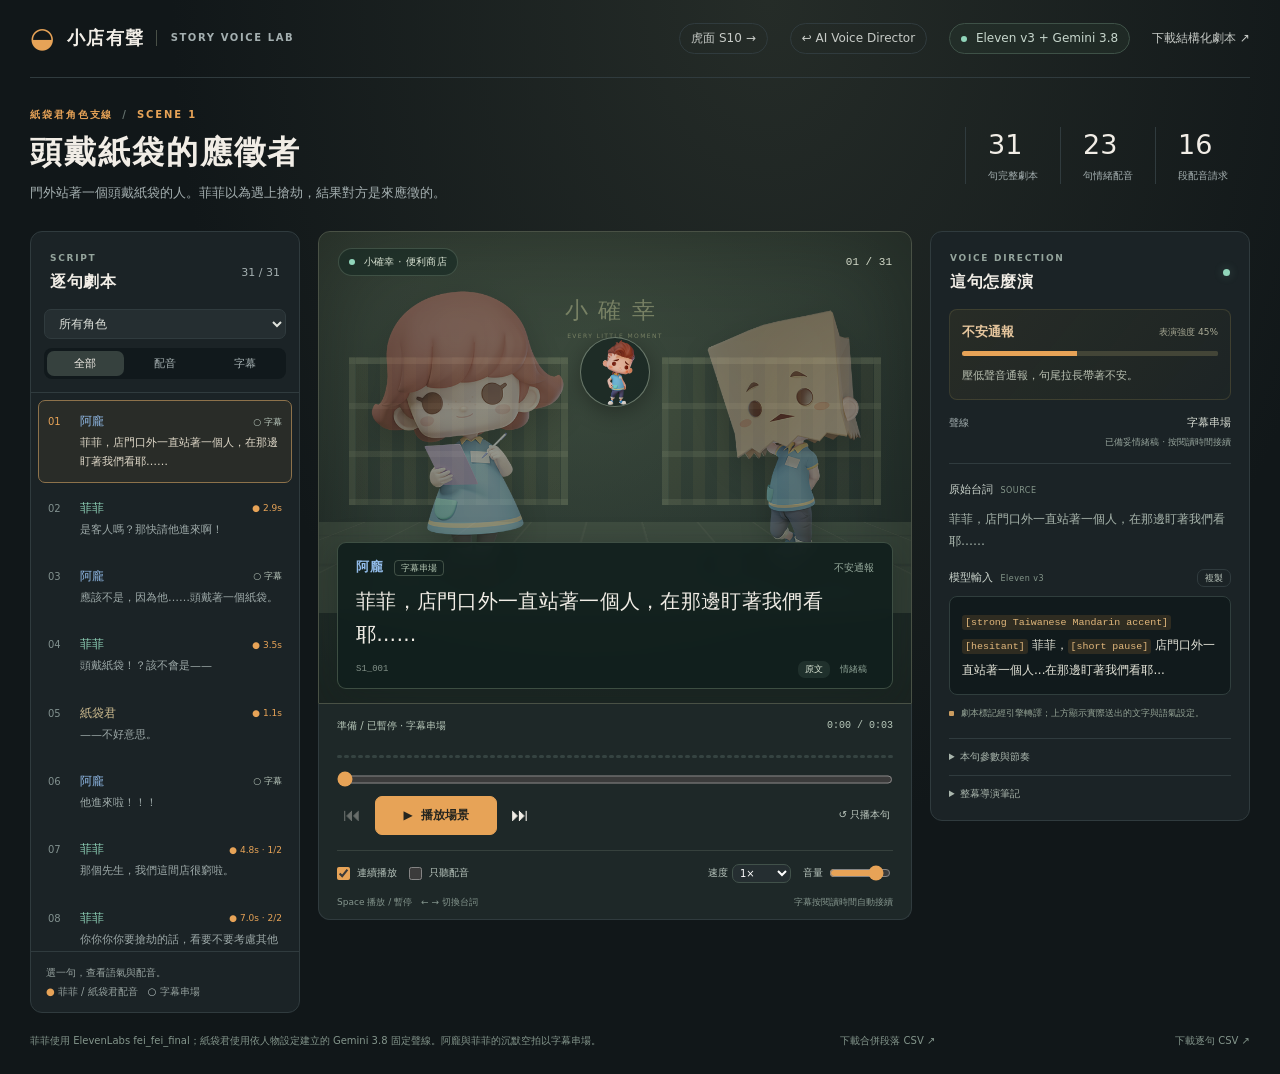
==== commit cbaec0e4: "Validate Chinese design samples and add a fixed Taiwan audition The previous Gemini design sample wa" ====
--- a/story_paperbag_s1/index.html
+++ b/story_paperbag_s1/index.html
@@ -60,7 +60,9 @@
         <div class="inspector-body">
           <div class="emotion-card"><div><span id="inspector-emotion"></span><small id="intensity-label"></small></div><meter id="intensity" min="0" max="1" value="0.5" aria-label="情緒強度"></meter><p id="direction-note"></p></div>
           <div class="voice-assignment"><span>聲線</span><strong id="voice-name"></strong><small id="voice-status"></small></div>
-          <a id="voice-preview" class="text-button" target="_blank" rel="noopener" hidden>聲線設計樣本 ↗</a>
+          <a id="voice-preview" class="text-button" target="_blank" rel="noopener" hidden>台灣華語試聽 ↗</a>
+          <a id="voice-native-sample" class="text-button" target="_blank" rel="noopener" hidden>原生設計樣本 ↗</a>
+          <details id="voice-preview-details" hidden><summary>試聽文字（台灣繁體中文）</summary><p id="voice-preview-text"></p></details>
           <p id="utterance-note" class="utterance-note" hidden></p>
           <section class="text-section"><h3>原始台詞 <span>SOURCE</span></h3><p id="original-text"></p></section>
           <section class="text-section"><div class="input-heading"><h3><b id="tts-input-label">模型輸入</b> <span id="engine-label"></span></h3><button id="copy-input" class="copy-button">複製</button></div><p id="speech-style" class="speech-style" hidden></p><div id="tts-text" class="model-text"></div><p id="edit-note" class="edit-note" hidden></p><ul id="tuning-notes" class="tuning-notes" hidden></ul></section>
@@ -73,6 +75,6 @@
     <footer><span id="casting-note"></span><a href="utterances.csv" download>下載合併段落 CSV ↗</a><a href="script.csv" download>下載逐句 CSV ↗</a></footer>
   </div>
   <audio id="audio" preload="metadata"></audio>
-  <script id="scene-data" type="application/json">{"scene_id": "paperbag_s1", "title": "S1 標題：XXX", "display_title": "頭戴紙袋的應徵者", "description": "門外站著一個頭戴紙袋的人。菲菲以為遇上搶劫，結果對方是來應徵的。", "casting_note": "菲菲使用 ElevenLabs fei_fei_final；紙袋君使用依人物設定建立的 Gemini 3.8 固定聲線。阿龐與菲菲的沉默空拍以字幕串場。", "director_note": "一場誤會喜劇：從好奇、驚疑、慌張求饒，轉為困惑追問與吐槽，聽到「一半薪水」立刻翻臉答應，最後對聽不懂的專業術語心服口服。慌張要像真的害怕，但整場是好笑的，不是驚悚的。", "tag_aliases": {"pause": "short pause", "surprise": "surprised", "sigh": "sighs", "laugh": "laughs"}, "grouping": {"method": "directed_adjacent", "max_intensity_delta": 0.35, "note": "依語意指定情緒接近的連續同角色台詞。同段只生成及正規化一次；字幕保留逐句時間軸。", "groups": [{"utterance_id": "s1_u007_008", "line_ids": ["s1_007", "s1_008"], "emotion": "慌張求饒", "reason": "先說店裡很窮，再結巴著建議去搶別家，是同一口氣講完的慌張。", "voice_settings": {"speed": 1.0}}, {"utterance_id": "s1_u010_011", "line_ids": ["s1_010", "s1_011"], "emotion": "困惑追問", "reason": "確認不是搶劫後鬆一口氣，緊接著追問紙袋的事，都是同一種半信半疑。"}, {"utterance_id": "s1_u030_031", "line_ids": ["s1_030", "s1_031"], "emotion": "服氣下令", "reason": "承認聽不懂卻很佩服，順勢決定照做，是同一段從佩服到拍板的話。", "voice_settings": {"speed": 1.02}, "seed": 300322, "note": "承認聽不懂卻很佩服，順勢決定照做，是同一段從佩服到拍板的話。seed 經過掃描：預設 940 會把「去調整」唸成「去討診」，300322 是四個 seed 中唯一「聽不懂」與「去調整」都正確的。"}, {"utterance_id": "s1_u021_022", "line_ids": ["s1_021", "s1_022"], "emotion": "含糊到舉例", "reason": "先說很難說明，接著改用貨架轉換率舉例，是同一段自我介紹專長。"}, {"utterance_id": "s1_u024_027", "line_ids": ["s1_024", "s1_025", "s1_026", "s1_027"], "emotion": "專業簡報", "reason": "解釋轉換率並一路提出貨架高度與視線對齊的建議，是同一段平穩的專業說明。"}, {"utterance_id": "s1_u028_029", "line_ids": ["s1_028", "s1_029"], "emotion": "被術語淹沒", "reason": "先沉默，再向菲菲求救，是同一個聽不懂的反應。"}]}, "page": {"series": "紙袋君角色支線", "scene_label": "SCENE 1", "favicon_char": "袋"}, "stage": {"leads": ["fei_fei", "paper_bag"], "narrator": null}, "site": {"dir": "demo-page/story_paperbag_s1", "site_root": "../", "site_name": "AI Voice Director", "url": "https://tklovln.github.io/ai-voice-director/story_paperbag_s1/", "sibling": {"label": "虎面 S10", "url": "../story_tiger_s10/"}}, "engines": [{"name": "elevenlabs", "model_id": "eleven_v3", "label": "Eleven v3"}, {"name": "gemini", "model_id": "gemini-3.8-flash-tts", "label": "Gemini 3.8 Flash TTS"}], "utterances": [{"utterance_id": "s1_001", "line_ids": ["s1_001"], "character": "阿龐", "mode": "subtitle_only", "emotion": "不安通報", "reason": "單句或與相鄰句的情緒／角色不同。"}, {"utterance_id": "s1_002", "line_ids": ["s1_002"], "character": "菲菲", "mode": "tts", "emotion": "期待客人", "reason": "單句或與相鄰句的情緒／角色不同。"}, {"utterance_id": "s1_003", "line_ids": ["s1_003"], "character": "阿龐", "mode": "subtitle_only", "emotion": "難以形容", "reason": "單句或與相鄰句的情緒／角色不同。"}, {"utterance_id": "s1_004", "line_ids": ["s1_004"], "character": "菲菲", "mode": "tts", "emotion": "驚疑", "reason": "單句或與相鄰句的情緒／角色不同。"}, {"utterance_id": "s1_005", "line_ids": ["s1_005"], "character": "紙袋君", "mode": "tts", "emotion": "平靜打斷", "reason": "單句或與相鄰句的情緒／角色不同。"}, {"utterance_id": "s1_006", "line_ids": ["s1_006"], "character": "阿龐", "mode": "subtitle_only", "emotion": "驚叫", "reason": "單句或與相鄰句的情緒／角色不同。"}, {"utterance_id": "s1_u007_008", "line_ids": ["s1_007", "s1_008"], "character": "菲菲", "mode": "tts", "emotion": "慌張求饒", "reason": "先說店裡很窮，再結巴著建議去搶別家，是同一口氣講完的慌張。"}, {"utterance_id": "s1_009", "line_ids": ["s1_009"], "character": "紙袋君", "mode": "tts", "emotion": "澄清誤會", "reason": "單句或與相鄰句的情緒／角色不同。"}, {"utterance_id": "s1_u010_011", "line_ids": ["s1_010", "s1_011"], "character": "菲菲", "mode": "tts", "emotion": "困惑追問", "reason": "確認不是搶劫後鬆一口氣，緊接著追問紙袋的事，都是同一種半信半疑。"}, {"utterance_id": "s1_012", "line_ids": ["s1_012"], "character": "紙袋君", "mode": "tts", "emotion": "含糊帶過", "reason": "單句或與相鄰句的情緒／角色不同。"}, {"utterance_id": "s1_013", "line_ids": ["s1_013"], "character": "菲菲", "mode": "subtitle_only", "emotion": "無言沉默", "reason": "單句或與相鄰句的情緒／角色不同。"}, {"utterance_id": "s1_014", "line_ids": ["s1_014"], "character": "菲菲", "mode": "tts", "emotion": "無力吐槽", "reason": "單句或與相鄰句的情緒／角色不同。"}, {"utterance_id": "s1_015", "line_ids": ["s1_015"], "character": "紙袋君", "mode": "tts", "emotion": "平靜讓步", "reason": "單句或與相鄰句的情緒／角色不同。"}, {"utterance_id": "s1_016", "line_ids": ["s1_016"], "character": "菲菲", "mode": "tts", "emotion": "秒變熱情", "reason": "單句或與相鄰句的情緒／角色不同。"}, {"utterance_id": "s1_017", "line_ids": ["s1_017"], "character": "紙袋君", "mode": "tts", "emotion": "簡短道謝", "reason": "單句或與相鄰句的情緒／角色不同。"}, {"utterance_id": "s1_018", "line_ids": ["s1_018"], "character": "阿龐", "mode": "subtitle_only", "emotion": "好心提醒", "reason": "單句或與相鄰句的情緒／角色不同。"}, {"utterance_id": "s1_019", "line_ids": ["s1_019"], "character": "紙袋君", "mode": "tts", "emotion": "自報稱呼", "reason": "單句或與相鄰句的情緒／角色不同。"}, {"utterance_id": "s1_020", "line_ids": ["s1_020"], "character": "菲菲", "mode": "tts", "emotion": "興頭上追問", "reason": "單句或與相鄰句的情緒／角色不同。"}, {"utterance_id": "s1_u021_022", "line_ids": ["s1_021", "s1_022"], "character": "紙袋君", "mode": "tts", "emotion": "含糊到舉例", "reason": "先說很難說明，接著改用貨架轉換率舉例，是同一段自我介紹專長。"}, {"utterance_id": "s1_023", "line_ids": ["s1_023"], "character": "阿龐", "mode": "subtitle_only", "emotion": "跟不上", "reason": "單句或與相鄰句的情緒／角色不同。"}, {"utterance_id": "s1_u024_027", "line_ids": ["s1_024", "s1_025", "s1_026", "s1_027"], "character": "紙袋君", "mode": "tts", "emotion": "專業簡報", "reason": "解釋轉換率並一路提出貨架高度與視線對齊的建議，是同一段平穩的專業說明。"}, {"utterance_id": "s1_u028_029", "line_ids": ["s1_028", "s1_029"], "character": "阿龐", "mode": "subtitle_only", "emotion": "被術語淹沒", "reason": "先沉默，再向菲菲求救，是同一個聽不懂的反應。"}, {"utterance_id": "s1_u030_031", "line_ids": ["s1_030", "s1_031"], "character": "菲菲", "mode": "tts", "emotion": "服氣下令", "reason": "承認聽不懂卻很佩服，順勢決定照做，是同一段從佩服到拍板的話。"}], "cast": {"fei_fei": {"name": "菲菲", "color": "#91d5ba", "voice_name": "fei_fei_final", "portraits": {"normal": "assets/portraits/fei_fei_normal.png", "happy": "assets/portraits/fei_fei_happy.png", "suspicious": "assets/portraits/fei_fei_suspicious.png", "panic": "assets/portraits/fei_fei_panic.png", "smh": "assets/portraits/fei_fei_smh.png", "money": "assets/portraits/fei_fei_money.png", "amazing": "assets/portraits/fei_fei_amazing.png", "confidence": "assets/portraits/fei_fei_confidence.png"}}, "paper_bag": {"name": "紙袋君", "color": "#cebc90", "voice_name": "紙袋君 Baggy Joe · 台灣華語", "portraits": {"normal": "assets/portraits/paper_bag_normal.png", "happy": "assets/portraits/paper_bag_happy.png", "sad": "assets/portraits/paper_bag_sad.png"}, "voice_preview": "assets/audio/paper_bag_voice_design_preview.wav"}, "a_pang": {"name": "阿龐", "color": "#92bcea", "voice_name": null, "portraits": {"normal": "assets/portraits/a_pang_normal.png", "happy": "assets/portraits/a_pang_happy.png", "sad": "assets/portraits/a_pang_sad.png"}}}, "lines": [{"line_id": "s1_001", "order": 1, "speaker": "a_pang", "character": "阿龐", "source_text": "菲菲，店門口外一直站著一個人，在那邊盯著我們看耶……", "spoken_text": "菲菲， 店門口外一直站著一個人...在那邊盯著我們看耶...", "text": "[hesitant] 菲菲，[pause] 店門口外一直站著一個人...在那邊盯著我們看耶...", "tts_text": "[strong Taiwanese Mandarin accent] [hesitant] 菲菲，[short pause] 店門口外一直站著一個人...在那邊盯著我們看耶...", "emotion": "不安通報", "intensity": 0.45, "expression": "normal", "direction": "壓低聲音通報，句尾拉長帶著不安。", "mode": "subtitle_only", "voice_name": null, "subtitle_duration_ms": 3385, "pause_after_ms": 300, "voice_settings": {"stability": 0.5, "similarity_boost": 0.75, "speed": 1.0}, "utterance_id": "s1_001", "utterance_line_ids": ["s1_001"], "utterance_index": 0, "utterance_size": 1, "utterance_emotion": "不安通報", "utterance_reason": "單句或與相鄰句的情緒／角色不同。", "pronunciations": [], "provider_name": "elevenlabs", "model_id": "eleven_v3", "engine_label": "Eleven v3", "normalizations": [], "text_edit_note": "", "tuning_note": "", "audio": null, "speech_styles": []}, {"line_id": "s1_002", "order": 2, "speaker": "fei_fei", "character": "菲菲", "source_text": "是客人嗎？那快請他進來啊！", "spoken_text": "是客人嗎？  那快請他進來啊！", "text": "[curious] 是客人嗎？[pause] [excited] 那快請他進來啊！", "tts_text": "[strong Taiwanese Mandarin accent] [curious] 是客人嗎？[short pause] [excited] 那快請他進來啊！", "emotion": "期待客人", "intensity": 0.6, "expression": "happy", "direction": "完全沒在意外面的異狀，只想到有生意上門。", "mode": "tts", "voice_name": "fei_fei_final", "subtitle_duration_ms": 2200, "pause_after_ms": 350, "voice_settings": {"stability": 0.5, "similarity_boost": 0.75, "speed": 1.0}, "utterance_id": "s1_002", "utterance_line_ids": ["s1_002"], "utterance_index": 0, "utterance_size": 1, "utterance_emotion": "期待客人", "utterance_reason": "單句或與相鄰句的情緒／角色不同。", "pronunciations": [], "provider_name": "elevenlabs", "model_id": "eleven_v3", "engine_label": "Eleven v3", "normalizations": [], "text_edit_note": "", "tuning_note": "", "audio": {"url": "assets/audio/s1_002_023b5709960ef1a7be27.wav", "download_url": "assets/audio/s1_002_023b5709960ef1a7be27.wav", "duration_s": 2.923, "start_s": 0.0, "end_s": 2.923, "waveform": [0.0, 0.054, 0.144, 0.152, 0.261, 0.534, 0.318, 0.005, 0.129, 0.13, 0.761, 0.992, 1.0, 0.823, 0.265, 0.309, 0.74, 0.759, 0.613, 0.174, 0.173, 0.202, 0.542, 0.57, 0.581, 0.527, 0.46, 0.379, 0.31, 0.27, 0.14, 0.075, 0.008, 0.006, 0.01, 0.006, 0.005, 0.002, 0.0, 0.096, 0.382, 0.799, 0.56, 0.253, 0.782, 0.923, 0.883, 0.082, 0.111, 0.187, 0.153, 0.182, 0.169, 0.149, 0.394, 0.563, 0.304, 0.044, 0.222, 0.243, 0.161, 0.219, 0.351, 0.9, 0.837, 0.812, 0.595, 0.55, 0.492, 0.706, 0.746, 0.746, 0.778, 0.768, 0.472, 0.335, 0.353, 0.356, 0.194, 0.05], "utterance_duration_s": 2.923}, "speech_styles": []}, {"line_id": "s1_003", "order": 3, "speaker": "a_pang", "character": "阿龐", "source_text": "應該不是，因為他……頭戴著一個紙袋。", "spoken_text": "應該不是，因為他... 頭戴著一個紙袋。", "text": "[hesitant] 應該不是，因為他...[pause] 頭戴著一個紙袋。", "tts_text": "[strong Taiwanese Mandarin accent] [hesitant] 應該不是，因為他...[short pause] 頭戴著一個紙袋。", "emotion": "難以形容", "intensity": 0.4, "expression": "normal", "direction": "停頓是在想怎麼描述，最後老實說出紙袋。", "mode": "subtitle_only", "voice_name": null, "subtitle_duration_ms": 2200, "pause_after_ms": 250, "voice_settings": {"stability": 0.5, "similarity_boost": 0.75, "speed": 1.0}, "utterance_id": "s1_003", "utterance_line_ids": ["s1_003"], "utterance_index": 0, "utterance_size": 1, "utterance_emotion": "難以形容", "utterance_reason": "單句或與相鄰句的情緒／角色不同。", "pronunciations": [], "provider_name": "elevenlabs", "model_id": "eleven_v3", "engine_label": "Eleven v3", "normalizations": [], "text_edit_note": "", "tuning_note": "", "audio": null, "speech_styles": []}, {"line_id": "s1_004", "order": 4, "speaker": "fei_fei", "character": "菲菲", "source_text": "頭戴紙袋！？該不會是——", "spoken_text": "頭戴紙袋！？ 該不會是——", "text": "頭戴紙袋！？[pause] 該不會是——", "tts_text": "[strong Taiwanese Mandarin accent] 投戴紙袋！？[short pause] 該不會是——", "emotion": "驚疑", "intensity": 0.8, "expression": "panic", "direction": "拔尖地重複關鍵字，後半句往最壞的方向猜，被打斷；驚疑交給驚嘆號與問號，不另外下 tag。", "mode": "tts", "voice_name": "fei_fei_final", "subtitle_duration_ms": 2200, "pause_after_ms": 120, "voice_settings": {"stability": 0.85, "similarity_boost": 1.0, "speed": 1.0}, "utterance_id": "s1_004", "utterance_line_ids": ["s1_004"], "utterance_index": 0, "utterance_size": 1, "utterance_emotion": "驚疑", "utterance_reason": "單句或與相鄰句的情緒／角色不同。", "pronunciations": [{"word": "頭", "homophone": "投", "note": "「頭」應為二聲 tóu；原本整個「頭戴紙」被唸成一團，ASR 聽成「欸袋子」。用等長同音字「投」固定讀音。"}], "provider_name": "elevenlabs", "model_id": "eleven_v3", "engine_label": "Eleven v3", "normalizations": [], "text_edit_note": "", "tuning_note": "全幕 CER 最差的一句（0.38）。以 story_line_probe 掃 8 個候選：同音字「投」＋移除 [surprise]＋stability 0.85／similarity 1.0＋取消加速後，ASR 聽成「頭戴紙戴」（CER 0.12，剩下的差異只是 ASR 把「袋」寫成同音的「戴」）。IPA 版本較差（聽成「臭!帶紙袋」），單獨調參或單獨移除 tag 都更差。相同設定重新生成時抽到的版本把「戴」唸偏（CER 0.25），所以這一段採用掃描時實際量測與試聽過的那個 take（--adopt e_homophone）。", "audio": {"url": "assets/audio/s1_004_debe1dbb4cd71fdb5f40.wav", "download_url": "assets/audio/s1_004_debe1dbb4cd71fdb5f40.wav", "duration_s": 3.52, "start_s": 0.0, "end_s": 3.52, "waveform": [0.004, 0.131, 0.113, 0.393, 0.729, 0.772, 0.602, 0.286, 1.0, 1.0, 0.979, 0.734, 0.525, 0.177, 0.386, 0.353, 0.289, 0.27, 0.262, 0.101, 0.204, 0.968, 0.948, 0.926, 0.852, 0.758, 0.63, 0.307, 0.169, 0.089, 0.022, 0.002, 0.0, 0.0, 0.0, 0.0, 0.0, 0.0, 0.0, 0.0, 0.0, 0.0, 0.0, 0.0, 0.112, 0.292, 0.818, 0.82, 0.477, 0.441, 0.019, 0.088, 0.366, 0.366, 0.292, 0.1, 0.029, 0.345, 0.754, 0.903, 0.627, 0.633, 0.333, 0.248, 0.297, 0.314, 0.315, 0.232, 0.345, 0.347, 0.3, 0.315, 0.313, 0.271, 0.234, 0.205, 0.201, 0.161, 0.092, 0.189], "utterance_duration_s": 3.52}, "speech_styles": []}, {"line_id": "s1_005", "order": 5, "speaker": "paper_bag", "character": "紙袋君", "source_text": "——不好意思。", "spoken_text": "——不好意思。", "text": "[calm] ——不好意思。", "tts_text": "——不好意思。", "emotion": "平靜打斷", "intensity": 0.3, "expression": "normal", "direction": "語氣意外地平常，與菲菲的驚慌形成對比。", "mode": "tts", "voice_name": "紙袋君 Baggy Joe · 台灣華語", "subtitle_duration_ms": 2200, "pause_after_ms": 200, "voice_settings": {}, "utterance_id": "s1_005", "utterance_line_ids": ["s1_005"], "utterance_index": 0, "utterance_size": 1, "utterance_emotion": "平靜打斷", "utterance_reason": "單句或與相鄰句的情緒／角色不同。", "pronunciations": [], "provider_name": "gemini", "model_id": "gemini-3.8-flash-tts", "engine_label": "Gemini 3.8 Flash TTS", "normalizations": [{"source": "12%", "spoken": "百分之十二", "note": "百分比以台灣華語口語讀法明列，字幕仍保留原始數字。"}, {"source": "5 mm", "spoken": "五毫米", "note": "把數值與單位展開成中文供逐字 TTS，原文仍為 5 mm。"}, {"source": "8%", "spoken": "百分之八", "note": "百分比以台灣華語口語讀法明列，字幕仍保留原始數字。"}], "text_edit_note": "", "tuning_note": "", "audio": {"url": "assets/audio/s1_005_53453d42be0d2c62a8dd.wav", "download_url": "assets/audio/s1_005_53453d42be0d2c62a8dd.wav", "duration_s": 1.323, "start_s": 0.0, "end_s": 1.323, "waveform": [0.002, 0.002, 0.002, 0.093, 0.101, 0.274, 0.179, 0.905, 0.893, 0.862, 0.721, 0.672, 0.607, 0.621, 0.472, 0.422, 0.394, 0.342, 0.324, 0.327, 0.249, 0.206, 0.178, 0.173, 0.168, 0.093, 0.05, 0.093, 0.053, 0.002, 0.002, 0.001, 0.001, 0.001, 0.001, 0.008, 0.001, 0.006, 0.017, 0.012, 0.002, 0.001, 0.001, 0.001, 0.002, 0.001, 0.002, 0.218, 0.646, 1.0, 1.0, 0.919, 0.421, 0.313, 0.315, 0.999, 1.0, 1.0, 1.0, 0.797, 0.618, 0.445, 0.519, 0.361, 0.328, 0.451, 0.555, 0.472, 0.34, 0.193, 0.352, 0.283, 0.251, 0.198, 0.158, 0.045, 0.041, 0.016, 0.015, 0.009], "utterance_duration_s": 1.323}, "speech_styles": ["平靜自然"]}, {"line_id": "s1_006", "order": 6, "speaker": "a_pang", "character": "阿龐", "source_text": "他進來啦！！！", "spoken_text": "他進來啦！！！", "text": "[excited] 他進來啦！！！", "tts_text": "[strong Taiwanese Mandarin accent] [excited] 他進來啦！！！", "emotion": "驚叫", "intensity": 0.9, "expression": "sad", "direction": "整場音量最高的一句，純粹是嚇到大叫。", "mode": "subtitle_only", "voice_name": null, "subtitle_duration_ms": 2200, "pause_after_ms": 150, "voice_settings": {"stability": 0.5, "similarity_boost": 0.75, "speed": 1.0}, "utterance_id": "s1_006", "utterance_line_ids": ["s1_006"], "utterance_index": 0, "utterance_size": 1, "utterance_emotion": "驚叫", "utterance_reason": "單句或與相鄰句的情緒／角色不同。", "pronunciations": [], "provider_name": "elevenlabs", "model_id": "eleven_v3", "engine_label": "Eleven v3", "normalizations": [], "text_edit_note": "", "tuning_note": "", "audio": null, "speech_styles": []}, {"line_id": "s1_007", "order": 7, "speaker": "fei_fei", "character": "菲菲", "source_text": "那個先生，我們這間店很窮啦。", "spoken_text": "那個先生... 我們這間店很窮啦。", "text": "[nervous] 那個先生...[pause] 我們這間店很窮啦。", "tts_text": "[strong Taiwanese Mandarin accent] [nervous] 那個先生...[short pause] 我們這間店很窮啦。\n[stammering] 你...你...你...你要搶劫的話，[short pause] 看要不要考慮其他便利商店...", "emotion": "緊張求饒", "intensity": 0.7, "expression": "panic", "direction": "先客氣稱呼再自曝家貧，想勸退對方；害怕但還在講道理。", "mode": "tts", "voice_name": "fei_fei_final", "subtitle_duration_ms": 2200, "pause_after_ms": 350, "voice_settings": {"stability": 0.5, "similarity_boost": 0.75, "speed": 1.0}, "utterance_id": "s1_u007_008", "utterance_line_ids": ["s1_007", "s1_008"], "utterance_index": 0, "utterance_size": 2, "utterance_emotion": "慌張求饒", "utterance_reason": "先說店裡很窮，再結巴著建議去搶別家，是同一口氣講完的慌張。", "pronunciations": [], "provider_name": "elevenlabs", "model_id": "eleven_v3", "engine_label": "Eleven v3", "normalizations": [], "text_edit_note": "", "tuning_note": "", "audio": {"url": "assets/audio/s1_u007_008_6d99fbfd19788a0c5ef9.wav", "download_url": "assets/audio/s1_007_6d99fbfd19788a0c5ef9_clip.wav", "duration_s": 4.799, "start_s": 0.0, "end_s": 4.799, "waveform": [0.0, 0.0, 0.0, 0.195, 0.278, 0.968, 0.973, 0.923, 0.169, 0.422, 0.432, 0.437, 0.177, 0.206, 0.439, 0.331, 0.187, 0.395, 0.365, 0.491, 0.449, 0.502, 0.485, 0.374, 0.358, 0.187, 0.089, 0.008, 0.008, 0.004, 0.002, 0.0, 0.0, 0.0, 0.0, 0.145, 0.195, 0.408, 0.478, 0.209, 0.486, 0.285, 0.173, 0.235, 0.352, 0.232, 0.505, 0.414, 0.219, 0.365, 0.604, 0.795, 0.73, 0.521, 0.521, 0.601, 0.615, 0.485, 0.16, 0.11, 0.252, 0.323, 0.296, 0.725, 0.646, 0.286, 0.29, 0.948, 1.0, 0.993, 0.878, 0.758, 0.66, 0.313, 0.168, 0.025, 0.03, 0.025, 0.019, 0.006], "utterance_duration_s": 11.84}, "speech_styles": []}, {"line_id": "s1_008", "order": 8, "speaker": "fei_fei", "character": "菲菲", "source_text": "你你你你要搶劫的話，看要不要考慮其他便利商店……", "spoken_text": "你...你...你...你要搶劫的話， 看要不要考慮其他便利商店...", "text": "[stammering] 你...你...你...你要搶劫的話，[pause] 看要不要考慮其他便利商店...", "tts_text": "[strong Taiwanese Mandarin accent] [nervous] 那個先生...[short pause] 我們這間店很窮啦。\n[stammering] 你...你...你...你要搶劫的話，[short pause] 看要不要考慮其他便利商店...", "emotion": "慌張推薦", "intensity": 0.75, "expression": "panic", "direction": "結巴照原稿唸出來，句尾越說越小聲，像真心在幫忙介紹別家；四個『你』要各自聽得出來。", "mode": "tts", "voice_name": "fei_fei_final", "subtitle_duration_ms": 3231, "pause_after_ms": 250, "voice_settings": {"stability": 0.5, "similarity_boost": 0.75, "speed": 1.0}, "utterance_id": "s1_u007_008", "utterance_line_ids": ["s1_007", "s1_008"], "utterance_index": 1, "utterance_size": 2, "utterance_emotion": "慌張求饒", "utterance_reason": "先說店裡很窮，再結巴著建議去搶別家，是同一口氣講完的慌張。", "pronunciations": [], "provider_name": "elevenlabs", "model_id": "eleven_v3", "engine_label": "Eleven v3", "normalizations": [], "text_edit_note": "", "tuning_note": "原本四個『你』被唸成連音，ASR 聽成「你娘要」——在中文是罵人的話，必須修掉。用刪節號把四個『你』分開（只改標點，字詞不變）並取消 1.08 倍速後，ASR 完整聽出「你,你,你,你要搶劫的話」，整段 CER 0.12 → 0.00。頓號版本（你、你、你、你）效果略差（0.03）。", "audio": {"url": "assets/audio/s1_u007_008_6d99fbfd19788a0c5ef9.wav", "download_url": "assets/audio/s1_008_6d99fbfd19788a0c5ef9_clip.wav", "duration_s": 7.041, "start_s": 4.799, "end_s": 11.84, "waveform": [0.0, 0.0, 0.068, 0.119, 0.138, 0.118, 0.044, 0.013, 0.01, 0.002, 0.0, 0.009, 0.232, 0.2, 0.156, 0.016, 0.0, 0.0, 0.136, 0.275, 0.239, 0.185, 0.046, 0.0, 0.071, 0.213, 1.0, 0.998, 0.741, 0.463, 0.513, 0.158, 0.24, 0.345, 0.645, 0.649, 0.955, 0.98, 0.934, 0.353, 0.037, 0.012, 0.0, 0.0, 0.0, 0.108, 0.514, 0.493, 0.854, 0.851, 0.55, 0.952, 0.961, 0.168, 0.253, 0.348, 0.348, 0.282, 0.314, 0.306, 0.302, 0.274, 0.539, 0.553, 0.764, 0.415, 0.432, 0.263, 0.251, 0.553, 0.982, 0.514, 0.103, 0.414, 0.64, 0.706, 0.687, 0.403, 0.152, 0.136], "utterance_duration_s": 11.84}, "speech_styles": []}, {"line_id": "s1_009", "order": 9, "speaker": "paper_bag", "character": "紙袋君", "source_text": "……不好意思，我是來應徵的。", "spoken_text": "...不好意思， 我是來應徵的。", "text": "[calm] ...不好意思，[pause] 我是來應徵的。", "tts_text": "...不好意思，\u003cshort pause\u003e 我是來應徵的。", "emotion": "澄清誤會", "intensity": 0.3, "expression": "normal", "direction": "依舊平穩，完全不因被當成搶匪而動氣。", "mode": "tts", "voice_name": "紙袋君 Baggy Joe · 台灣華語", "subtitle_duration_ms": 2200, "pause_after_ms": 300, "voice_settings": {}, "utterance_id": "s1_009", "utterance_line_ids": ["s1_009"], "utterance_index": 0, "utterance_size": 1, "utterance_emotion": "澄清誤會", "utterance_reason": "單句或與相鄰句的情緒／角色不同。", "pronunciations": [], "provider_name": "gemini", "model_id": "gemini-3.8-flash-tts", "engine_label": "Gemini 3.8 Flash TTS", "normalizations": [{"source": "12%", "spoken": "百分之十二", "note": "百分比以台灣華語口語讀法明列，字幕仍保留原始數字。"}, {"source": "5 mm", "spoken": "五毫米", "note": "把數值與單位展開成中文供逐字 TTS，原文仍為 5 mm。"}, {"source": "8%", "spoken": "百分之八", "note": "百分比以台灣華語口語讀法明列，字幕仍保留原始數字。"}], "text_edit_note": "", "tuning_note": "", "audio": {"url": "assets/audio/s1_009_7755f1f1a1df39169410.wav", "download_url": "assets/audio/s1_009_7755f1f1a1df39169410.wav", "duration_s": 3.019, "start_s": 0.0, "end_s": 3.019, "waveform": [0.003, 0.493, 0.893, 0.848, 0.669, 0.462, 0.058, 0.003, 0.003, 0.003, 0.004, 0.004, 0.004, 0.004, 0.004, 0.004, 0.004, 0.003, 0.004, 0.003, 0.004, 0.003, 0.117, 1.0, 1.0, 1.0, 1.0, 0.996, 0.695, 0.631, 0.343, 0.274, 0.724, 0.552, 0.318, 0.061, 0.007, 0.012, 0.015, 0.017, 0.013, 0.012, 0.008, 0.008, 0.005, 0.002, 0.004, 0.001, 0.001, 0.001, 0.002, 0.002, 0.002, 0.002, 0.004, 0.074, 0.596, 0.698, 0.509, 0.391, 0.457, 0.834, 0.829, 1.0, 1.0, 0.711, 0.707, 0.589, 0.522, 0.469, 0.318, 0.892, 0.68, 0.375, 0.309, 0.516, 0.193, 0.072, 0.049, 0.015], "utterance_duration_s": 3.019}, "speech_styles": ["平靜自然"]}, {"line_id": "s1_010", "order": 10, "speaker": "fei_fei", "character": "菲菲", "source_text": "不是搶劫？", "spoken_text": "不是...搶劫？", "text": "[surprise] 不是...搶劫？", "tts_text": "[strong Taiwanese Mandarin accent] [surprised] 不是...搶劫？\n[curious] 硬徵的話，[short pause] 你幹嘛戴著紙袋？", "emotion": "半信半疑", "intensity": 0.55, "expression": "suspicious", "direction": "鬆一口氣但還沒完全相信，句尾上揚。", "mode": "tts", "voice_name": "fei_fei_final", "subtitle_duration_ms": 2200, "pause_after_ms": 350, "voice_settings": {"stability": 0.5, "similarity_boost": 0.75, "speed": 1.0}, "utterance_id": "s1_u010_011", "utterance_line_ids": ["s1_010", "s1_011"], "utterance_index": 0, "utterance_size": 2, "utterance_emotion": "困惑追問", "utterance_reason": "確認不是搶劫後鬆一口氣，緊接著追問紙袋的事，都是同一種半信半疑。", "pronunciations": [], "provider_name": "elevenlabs", "model_id": "eleven_v3", "engine_label": "Eleven v3", "normalizations": [], "text_edit_note": "", "tuning_note": "", "audio": {"url": "assets/audio/s1_u010_011_1bbe5dcf95c5cce1673d.wav", "download_url": "assets/audio/s1_010_1bbe5dcf95c5cce1673d_clip.wav", "duration_s": 2.48, "start_s": 0.0, "end_s": 2.48, "waveform": [0.001, 0.0, 0.0, 0.006, 0.189, 0.338, 0.418, 0.42, 0.369, 0.235, 0.313, 0.361, 0.443, 0.56, 0.354, 0.347, 0.276, 0.357, 0.468, 0.493, 0.48, 0.39, 0.363, 0.292, 0.258, 0.214, 0.169, 0.135, 0.102, 0.101, 0.098, 0.054, 0.002, 0.0, 0.0, 0.0, 0.0, 0.0, 0.002, 0.02, 0.594, 0.55, 0.585, 0.624, 1.0, 0.987, 0.908, 0.492, 0.261, 0.255, 0.238, 0.028, 0.407, 0.473, 0.213, 0.201, 0.202, 0.237, 0.234, 0.333, 0.371, 0.366, 0.608, 0.579, 0.466, 0.265, 0.086, 0.012, 0.002, 0.001, 0.0, 0.0, 0.0, 0.0, 0.0, 0.0, 0.0, 0.0, 0.0, 0.0], "utterance_duration_s": 5.52}, "speech_styles": []}, {"line_id": "s1_011", "order": 11, "speaker": "fei_fei", "character": "菲菲", "source_text": "應徵的話，你幹嘛戴著紙袋？", "spoken_text": "應徵的話， 你幹嘛戴著紙袋？", "text": "[curious] 應徵的話，[pause] 你幹嘛戴著紙袋？", "tts_text": "[strong Taiwanese Mandarin accent] [surprised] 不是...搶劫？\n[curious] 硬徵的話，[short pause] 你幹嘛戴著紙袋？", "emotion": "直接追問", "intensity": 0.55, "expression": "suspicious", "direction": "回到店長模式，把最想問的問題直接問出來。", "mode": "tts", "voice_name": "fei_fei_final", "subtitle_duration_ms": 2200, "pause_after_ms": 350, "voice_settings": {"stability": 0.5, "similarity_boost": 0.75, "speed": 1.0}, "utterance_id": "s1_u010_011", "utterance_line_ids": ["s1_010", "s1_011"], "utterance_index": 1, "utterance_size": 2, "utterance_emotion": "困惑追問", "utterance_reason": "確認不是搶劫後鬆一口氣，緊接著追問紙袋的事，都是同一種半信半疑。", "pronunciations": [{"word": "應", "homophone": "硬", "note": "應徵是 yìng zhēng（四聲）；原本唸成一聲，ASR 聽成「陰真」，而一聲的「應」是「應該」的意思。用等長同音字「硬」固定四聲。"}], "provider_name": "elevenlabs", "model_id": "eleven_v3", "engine_label": "Eleven v3", "normalizations": [], "text_edit_note": "", "tuning_note": "掃 6 個候選：同音字「硬」讓整段 CER 從 0.20 降到 0.07（剩下的差異只是 ASR 把「戴」寫成同音的「帶」）。IPA 加四聲調號反而大幅變差（CER 0.60，聽成「一旦的話」），移除 [curious] 也更差。", "audio": {"url": "assets/audio/s1_u010_011_1bbe5dcf95c5cce1673d.wav", "download_url": "assets/audio/s1_011_1bbe5dcf95c5cce1673d_clip.wav", "duration_s": 3.04, "start_s": 2.48, "end_s": 5.52, "waveform": [0.0, 0.0, 0.0, 0.0, 0.0, 0.0, 0.0, 0.003, 0.346, 0.341, 0.299, 0.263, 0.288, 0.121, 0.727, 0.837, 0.91, 0.734, 0.24, 0.393, 0.956, 0.972, 0.491, 0.09, 0.108, 0.637, 1.0, 0.976, 0.928, 0.792, 0.687, 0.597, 0.551, 0.534, 0.252, 0.088, 0.007, 0.001, 0.001, 0.0, 0.0, 0.0, 0.0, 0.103, 0.207, 0.226, 0.184, 0.338, 0.941, 0.934, 0.248, 0.677, 0.531, 0.5, 0.11, 0.153, 0.816, 0.664, 0.38, 0.169, 0.251, 0.261, 0.254, 0.079, 0.291, 0.256, 0.128, 0.141, 0.009, 0.002, 0.509, 0.648, 0.661, 0.57, 0.396, 0.284, 0.19, 0.137, 0.122, 0.091], "utterance_duration_s": 5.52}, "speech_styles": []}, {"line_id": "s1_012", "order": 12, "speaker": "paper_bag", "character": "紙袋君", "source_text": "呃……這樣臉不會弄髒，比較方便。", "spoken_text": "呃... 這樣臉不會弄髒，比較方便。", "text": "[hesitant] 呃...[pause] 這樣臉不會弄髒，比較方便。", "tts_text": "呃...\u003cshort pause\u003e 這樣臉不會弄髒，比較方便。", "emotion": "含糊帶過", "intensity": 0.35, "expression": "normal", "direction": "明顯在敷衍，但講得很認真，笑點在這裡。", "mode": "tts", "voice_name": "紙袋君 Baggy Joe · 台灣華語", "subtitle_duration_ms": 2200, "pause_after_ms": 400, "voice_settings": {}, "utterance_id": "s1_012", "utterance_line_ids": ["s1_012"], "utterance_index": 0, "utterance_size": 1, "utterance_emotion": "含糊帶過", "utterance_reason": "單句或與相鄰句的情緒／角色不同。", "pronunciations": [], "provider_name": "gemini", "model_id": "gemini-3.8-flash-tts", "engine_label": "Gemini 3.8 Flash TTS", "normalizations": [{"source": "12%", "spoken": "百分之十二", "note": "百分比以台灣華語口語讀法明列，字幕仍保留原始數字。"}, {"source": "5 mm", "spoken": "五毫米", "note": "把數值與單位展開成中文供逐字 TTS，原文仍為 5 mm。"}, {"source": "8%", "spoken": "百分之八", "note": "百分比以台灣華語口語讀法明列，字幕仍保留原始數字。"}], "text_edit_note": "", "tuning_note": "", "audio": {"url": "assets/audio/s1_012_fd53ebf960caa4e8715c.wav", "download_url": "assets/audio/s1_012_fd53ebf960caa4e8715c.wav", "duration_s": 4.821, "start_s": 0.0, "end_s": 4.821, "waveform": [0.082, 0.17, 0.832, 0.774, 0.958, 0.986, 0.932, 0.978, 0.831, 0.618, 0.511, 0.457, 0.373, 0.339, 0.339, 0.257, 0.253, 0.159, 0.042, 0.002, 0.002, 0.001, 0.002, 0.002, 0.002, 0.002, 0.119, 0.174, 0.487, 0.911, 0.749, 0.752, 0.658, 0.729, 0.625, 0.562, 0.189, 0.002, 0.001, 0.001, 0.001, 0.001, 0.001, 0.34, 0.344, 0.983, 0.931, 0.544, 0.192, 0.418, 0.487, 0.749, 0.659, 0.987, 0.85, 0.329, 1.0, 1.0, 0.52, 0.232, 0.106, 0.004, 0.003, 0.002, 0.005, 0.001, 0.001, 0.001, 0.001, 0.553, 0.523, 1.0, 0.926, 0.848, 1.0, 0.558, 0.207, 0.935, 0.584, 0.035], "utterance_duration_s": 4.821}, "speech_styles": ["略帶遲疑"]}, {"line_id": "s1_013", "order": 13, "speaker": "fei_fei", "character": "菲菲", "source_text": "………", "spoken_text": "………", "text": "………", "tts_text": "[strong Taiwanese Mandarin accent] ………", "emotion": "無言沉默", "intensity": 0.2, "expression": "smh", "direction": "留白一拍，讓觀眾感覺到菲菲正在消化這個理由。", "mode": "subtitle_only", "voice_name": null, "subtitle_duration_ms": 2200, "pause_after_ms": 200, "voice_settings": {"stability": 0.5, "similarity_boost": 0.75, "speed": 1.0}, "utterance_id": "s1_013", "utterance_line_ids": ["s1_013"], "utterance_index": 0, "utterance_size": 1, "utterance_emotion": "無言沉默", "utterance_reason": "單句或與相鄰句的情緒／角色不同。", "pronunciations": [], "provider_name": "elevenlabs", "model_id": "eleven_v3", "engine_label": "Eleven v3", "normalizations": [], "text_edit_note": "", "tuning_note": "", "audio": null, "speech_styles": []}, {"line_id": "s1_014", "order": 14, "speaker": "fei_fei", "character": "菲菲", "source_text": "不，你這理由實在是太可疑了……", "spoken_text": "不， 你這理由實在是太可疑了...", "text": "[amused] 不，[pause] 你這理由實在是太可疑了...", "tts_text": "[strong Taiwanese Mandarin accent] [amused] 不，[short pause] 你這理由實在是太可疑了...", "emotion": "無力吐槽", "intensity": 0.5, "expression": "smh", "direction": "像朋友間翻白眼吐槽，不是嚴厲指控；句尾放掉。", "mode": "tts", "voice_name": "fei_fei_final", "subtitle_duration_ms": 2200, "pause_after_ms": 350, "voice_settings": {"stability": 0.5, "similarity_boost": 0.75, "speed": 0.97}, "utterance_id": "s1_014", "utterance_line_ids": ["s1_014"], "utterance_index": 0, "utterance_size": 1, "utterance_emotion": "無力吐槽", "utterance_reason": "單句或與相鄰句的情緒／角色不同。", "pronunciations": [], "provider_name": "elevenlabs", "model_id": "eleven_v3", "engine_label": "Eleven v3", "normalizations": [], "text_edit_note": "", "tuning_note": "", "audio": {"url": "assets/audio/s1_014_82f6f4b6b50d67c5eb64.wav", "download_url": "assets/audio/s1_014_82f6f4b6b50d67c5eb64.wav", "duration_s": 3.435, "start_s": 0.0, "end_s": 3.435, "waveform": [0.0, 0.431, 0.597, 0.73, 0.731, 0.591, 0.574, 0.4, 0.288, 0.106, 0.008, 0.012, 0.013, 0.009, 0.007, 0.006, 0.001, 0.0, 0.043, 0.173, 0.368, 0.381, 0.109, 0.631, 1.0, 0.954, 0.87, 0.221, 0.294, 0.255, 0.238, 0.242, 0.527, 0.518, 0.455, 0.445, 0.276, 0.148, 0.142, 0.196, 0.2, 0.185, 0.936, 0.921, 0.698, 0.246, 0.265, 0.3, 0.093, 0.251, 0.246, 0.936, 0.939, 0.702, 0.361, 0.108, 0.116, 0.247, 0.321, 0.33, 0.29, 0.223, 0.158, 0.111, 0.129, 0.15, 0.176, 0.177, 0.341, 0.628, 0.736, 0.893, 0.909, 0.848, 0.49, 0.314, 0.258, 0.174, 0.049, 0.011], "utterance_duration_s": 3.435}, "speech_styles": []}, {"line_id": "s1_015", "order": 15, "speaker": "paper_bag", "character": "紙袋君", "source_text": "不然我只要一半薪水就好。", "spoken_text": "不然... 我只要一半薪水就好。", "text": "[calm] 不然...[pause] 我只要一半薪水就好。", "tts_text": "不然...\u003cshort pause\u003e 我只要一半薪水就好。", "emotion": "平靜讓步", "intensity": 0.35, "expression": "normal", "direction": "像在報一個早就算好的數字，語氣沒有懇求。", "mode": "tts", "voice_name": "紙袋君 Baggy Joe · 台灣華語", "subtitle_duration_ms": 2200, "pause_after_ms": 150, "voice_settings": {}, "utterance_id": "s1_015", "utterance_line_ids": ["s1_015"], "utterance_index": 0, "utterance_size": 1, "utterance_emotion": "平靜讓步", "utterance_reason": "單句或與相鄰句的情緒／角色不同。", "pronunciations": [], "provider_name": "gemini", "model_id": "gemini-3.8-flash-tts", "engine_label": "Gemini 3.8 Flash TTS", "normalizations": [{"source": "12%", "spoken": "百分之十二", "note": "百分比以台灣華語口語讀法明列，字幕仍保留原始數字。"}, {"source": "5 mm", "spoken": "五毫米", "note": "把數值與單位展開成中文供逐字 TTS，原文仍為 5 mm。"}, {"source": "8%", "spoken": "百分之八", "note": "百分比以台灣華語口語讀法明列，字幕仍保留原始數字。"}], "text_edit_note": "", "tuning_note": "", "audio": {"url": "assets/audio/s1_015_13a0984db4d9216405f0.wav", "download_url": "assets/audio/s1_015_13a0984db4d9216405f0.wav", "duration_s": 3.211, "start_s": 0.0, "end_s": 3.211, "waveform": [0.003, 1.0, 1.0, 1.0, 1.0, 1.0, 1.0, 0.997, 0.829, 0.831, 0.71, 0.584, 0.351, 0.251, 0.244, 0.214, 0.175, 0.234, 0.107, 0.002, 0.001, 0.001, 0.001, 0.001, 0.001, 0.001, 0.002, 0.002, 0.002, 0.001, 0.002, 0.002, 0.002, 0.001, 0.047, 0.002, 0.002, 0.003, 0.148, 0.609, 0.62, 0.58, 0.635, 0.687, 0.709, 0.595, 0.01, 0.002, 0.002, 0.002, 0.07, 0.329, 0.464, 0.758, 0.999, 1.0, 1.0, 0.517, 0.49, 0.058, 1.0, 1.0, 1.0, 0.47, 0.393, 0.715, 0.904, 0.538, 0.587, 0.541, 0.353, 0.33, 0.891, 0.687, 0.347, 0.412, 0.179, 0.269, 0.084, 0.01], "utterance_duration_s": 3.211}, "speech_styles": ["平靜自然"]}, {"line_id": "s1_016", "order": 16, "speaker": "fei_fei", "character": "菲菲", "source_text": "好的，歡迎你加入我們這個大家庭。", "spoken_text": "好的！  歡迎你加入我們這個大家庭。", "text": "[excited] 好的！[pause] [warmly] 歡迎你加入我們這個大家庭。", "tts_text": "[strong Taiwanese Mandarin accent] [excited] 好的！[short pause] [warmly] 歡迎你加入我們這個大家庭。", "emotion": "秒變熱情", "intensity": 0.8, "expression": "money", "direction": "翻臉般立刻答應，前一句的懷疑完全消失；轉折越快越好笑。", "mode": "tts", "voice_name": "fei_fei_final", "subtitle_duration_ms": 2200, "pause_after_ms": 350, "voice_settings": {"stability": 0.5, "similarity_boost": 0.75, "speed": 1.05}, "utterance_id": "s1_016", "utterance_line_ids": ["s1_016"], "utterance_index": 0, "utterance_size": 1, "utterance_emotion": "秒變熱情", "utterance_reason": "單句或與相鄰句的情緒／角色不同。", "pronunciations": [], "provider_name": "elevenlabs", "model_id": "eleven_v3", "engine_label": "Eleven v3", "normalizations": [], "text_edit_note": "", "tuning_note": "", "audio": {"url": "assets/audio/s1_016_c20a47ce984e00e75fa9.wav", "download_url": "assets/audio/s1_016_c20a47ce984e00e75fa9.wav", "duration_s": 3.648, "start_s": 0.0, "end_s": 3.648, "waveform": [0.003, 0.203, 0.374, 0.832, 0.693, 0.619, 0.524, 0.481, 0.001, 0.895, 0.935, 0.992, 1.0, 0.961, 0.96, 0.887, 0.75, 0.588, 0.552, 0.258, 0.148, 0.016, 0.001, 0.001, 0.001, 0.0, 0.0, 0.0, 0.027, 0.583, 0.694, 0.452, 0.247, 0.172, 0.115, 0.131, 0.155, 0.193, 0.133, 0.108, 0.691, 0.763, 0.78, 0.785, 0.299, 0.546, 0.547, 0.413, 0.28, 0.411, 0.276, 0.184, 0.236, 0.158, 0.142, 0.591, 0.619, 0.72, 0.744, 0.038, 0.97, 0.947, 0.98, 0.086, 0.626, 0.802, 0.896, 0.82, 0.038, 0.111, 0.241, 0.302, 0.261, 0.258, 0.266, 0.255, 0.233, 0.154, 0.074, 0.07], "utterance_duration_s": 3.648}, "speech_styles": []}, {"line_id": "s1_017", "order": 17, "speaker": "paper_bag", "character": "紙袋君", "source_text": "謝謝妳。", "spoken_text": "謝謝妳。", "text": "[warmly] 謝謝妳。", "tts_text": "謝謝妳。", "emotion": "簡短道謝", "intensity": 0.35, "expression": "happy", "direction": "短而誠懇，第一次露出一點溫度。", "mode": "tts", "voice_name": "紙袋君 Baggy Joe · 台灣華語", "subtitle_duration_ms": 2200, "pause_after_ms": 250, "voice_settings": {}, "utterance_id": "s1_017", "utterance_line_ids": ["s1_017"], "utterance_index": 0, "utterance_size": 1, "utterance_emotion": "簡短道謝", "utterance_reason": "單句或與相鄰句的情緒／角色不同。", "pronunciations": [], "provider_name": "gemini", "model_id": "gemini-3.8-flash-tts", "engine_label": "Gemini 3.8 Flash TTS", "normalizations": [{"source": "12%", "spoken": "百分之十二", "note": "百分比以台灣華語口語讀法明列，字幕仍保留原始數字。"}, {"source": "5 mm", "spoken": "五毫米", "note": "把數值與單位展開成中文供逐字 TTS，原文仍為 5 mm。"}, {"source": "8%", "spoken": "百分之八", "note": "百分比以台灣華語口語讀法明列，字幕仍保留原始數字。"}], "text_edit_note": "", "tuning_note": "", "audio": {"url": "assets/audio/s1_017_aa72b8a68916a79e4e35.wav", "download_url": "assets/audio/s1_017_aa72b8a68916a79e4e35.wav", "duration_s": 0.533, "start_s": 0.0, "end_s": 0.533, "waveform": [0.001, 0.002, 0.003, 0.003, 0.002, 0.003, 0.007, 0.015, 0.033, 0.129, 0.211, 0.271, 0.205, 0.14, 0.118, 0.078, 0.109, 0.367, 1.0, 0.938, 0.986, 0.849, 0.765, 0.711, 0.584, 0.461, 0.312, 0.238, 0.223, 0.235, 0.204, 0.216, 0.198, 0.208, 0.207, 0.138, 0.402, 0.279, 0.673, 0.8, 0.888, 0.742, 0.747, 0.247, 0.694, 0.42, 0.325, 0.487, 0.253, 0.479, 0.164, 0.496, 0.498, 0.538, 0.453, 0.275, 0.383, 0.229, 0.313, 0.238, 0.277, 0.131, 0.211, 0.142, 0.165, 0.133, 0.173, 0.095, 0.111, 0.077, 0.074, 0.068, 0.022, 0.014, 0.014, 0.015, 0.011, 0.012, 0.008, 0.006], "utterance_duration_s": 0.533}, "speech_styles": ["溫暖親切"]}, {"line_id": "s1_018", "order": 18, "speaker": "a_pang", "character": "阿龐", "source_text": "大哥你想清楚，我們本來的薪水就不高了耶。", "spoken_text": "大哥，你想清楚... 我們本來的薪水就不高了耶。", "text": "[hesitant] 大哥，你想清楚...[pause] 我們本來的薪水就不高了耶。", "tts_text": "[strong Taiwanese Mandarin accent] [hesitant] 大哥，你想清楚...[short pause] 我們本來的薪水就不高了耶。", "emotion": "好心提醒", "intensity": 0.45, "expression": "sad", "direction": "站在同事立場替對方著想，帶一點自嘲。", "mode": "subtitle_only", "voice_name": null, "subtitle_duration_ms": 2769, "pause_after_ms": 350, "voice_settings": {"stability": 0.5, "similarity_boost": 0.75, "speed": 1.0}, "utterance_id": "s1_018", "utterance_line_ids": ["s1_018"], "utterance_index": 0, "utterance_size": 1, "utterance_emotion": "好心提醒", "utterance_reason": "單句或與相鄰句的情緒／角色不同。", "pronunciations": [], "provider_name": "elevenlabs", "model_id": "eleven_v3", "engine_label": "Eleven v3", "normalizations": [], "text_edit_note": "", "tuning_note": "", "audio": null, "speech_styles": []}, {"line_id": "s1_019", "order": 19, "speaker": "paper_bag", "character": "紙袋君", "source_text": "叫我紙袋君就可以了，所以是立刻上班嗎？", "spoken_text": "叫我紙袋君就可以了， 所以...是立刻上班嗎？", "text": "[calm] 叫我紙袋君就可以了，[pause] 所以...是立刻上班嗎？", "tts_text": "叫我紙袋君就可以了，\u003cshort pause\u003e 所以...是立刻上班嗎？", "emotion": "自報稱呼", "intensity": 0.4, "expression": "normal", "direction": "跳過薪水話題，直接問上班時間，顯得很急著開始工作。", "mode": "tts", "voice_name": "紙袋君 Baggy Joe · 台灣華語", "subtitle_duration_ms": 2615, "pause_after_ms": 350, "voice_settings": {}, "utterance_id": "s1_019", "utterance_line_ids": ["s1_019"], "utterance_index": 0, "utterance_size": 1, "utterance_emotion": "自報稱呼", "utterance_reason": "單句或與相鄰句的情緒／角色不同。", "pronunciations": [], "provider_name": "gemini", "model_id": "gemini-3.8-flash-tts", "engine_label": "Gemini 3.8 Flash TTS", "normalizations": [{"source": "12%", "spoken": "百分之十二", "note": "百分比以台灣華語口語讀法明列，字幕仍保留原始數字。"}, {"source": "5 mm", "spoken": "五毫米", "note": "把數值與單位展開成中文供逐字 TTS，原文仍為 5 mm。"}, {"source": "8%", "spoken": "百分之八", "note": "百分比以台灣華語口語讀法明列，字幕仍保留原始數字。"}], "text_edit_note": "", "tuning_note": "", "audio": {"url": "assets/audio/s1_019_d0a1ceb45f22b571221b.wav", "download_url": "assets/audio/s1_019_d0a1ceb45f22b571221b.wav", "duration_s": 4.085, "start_s": 0.0, "end_s": 4.085, "waveform": [0.004, 0.923, 1.0, 0.999, 0.998, 0.167, 0.439, 0.843, 1.0, 1.0, 0.998, 0.172, 0.75, 0.574, 0.865, 0.545, 0.192, 0.613, 0.497, 0.424, 0.156, 0.068, 0.011, 0.003, 0.002, 0.001, 0.002, 0.002, 0.002, 0.002, 0.002, 0.002, 0.003, 0.004, 0.003, 0.004, 0.066, 0.215, 0.999, 0.967, 0.697, 0.606, 0.541, 0.56, 0.531, 0.418, 0.252, 0.002, 0.001, 0.001, 0.072, 0.558, 0.692, 0.347, 0.405, 0.462, 0.641, 0.686, 0.67, 0.677, 0.149, 0.012, 0.001, 0.002, 0.001, 0.232, 0.892, 0.645, 0.371, 0.956, 0.473, 1.0, 1.0, 0.289, 1.0, 0.996, 0.401, 0.514, 0.22, 0.018], "utterance_duration_s": 4.085}, "speech_styles": ["平靜自然"]}, {"line_id": "s1_020", "order": 20, "speaker": "fei_fei", "character": "菲菲", "source_text": "可以當然最好了，你的專長是什麼？", "spoken_text": "可以當然最好了！  你的專長是什麼？", "text": "[excited] 可以當然最好了！[pause] [curious] 你的專長是什麼？", "tts_text": "[strong Taiwanese Mandarin accent] [excited] 可以當然最好了！[short pause] [curious] 你的專長是什麼？", "emotion": "興頭上追問", "intensity": 0.65, "expression": "happy", "direction": "前半句是佔到便宜的高興，後半句轉為正式的面試問題。", "mode": "tts", "voice_name": "fei_fei_final", "subtitle_duration_ms": 2200, "pause_after_ms": 350, "voice_settings": {"stability": 0.5, "similarity_boost": 0.75, "speed": 1.0}, "utterance_id": "s1_020", "utterance_line_ids": ["s1_020"], "utterance_index": 0, "utterance_size": 1, "utterance_emotion": "興頭上追問", "utterance_reason": "單句或與相鄰句的情緒／角色不同。", "pronunciations": [], "provider_name": "elevenlabs", "model_id": "eleven_v3", "engine_label": "Eleven v3", "normalizations": [], "text_edit_note": "", "tuning_note": "", "audio": {"url": "assets/audio/s1_020_491329caa461d0f72fe7.wav", "download_url": "assets/audio/s1_020_491329caa461d0f72fe7.wav", "duration_s": 3.403, "start_s": 0.0, "end_s": 3.403, "waveform": [0.002, 0.477, 0.206, 0.645, 0.74, 0.809, 0.783, 0.786, 0.659, 0.43, 0.413, 0.165, 0.928, 0.902, 0.81, 0.864, 0.956, 0.968, 0.482, 0.288, 0.176, 0.918, 0.962, 0.949, 0.42, 0.818, 0.935, 0.888, 0.807, 0.981, 1.0, 0.98, 0.951, 0.936, 0.82, 0.537, 0.485, 0.398, 0.198, 0.038, 0.003, 0.001, 0.003, 0.003, 0.002, 0.0, 0.0, 0.177, 0.196, 0.13, 0.393, 0.315, 0.05, 0.303, 0.885, 0.91, 0.454, 0.332, 0.286, 0.295, 0.269, 0.228, 0.282, 0.321, 0.243, 0.332, 0.356, 0.579, 0.405, 0.182, 0.188, 0.561, 0.614, 0.658, 0.677, 0.684, 0.646, 0.531, 0.316, 0.218], "utterance_duration_s": 3.403}, "speech_styles": []}, {"line_id": "s1_021", "order": 21, "speaker": "paper_bag", "character": "紙袋君", "source_text": "唔嗯……很難仔細說明。", "spoken_text": "唔嗯... 很難仔細說明。", "text": "[thoughtful] 唔嗯...[pause] 很難仔細說明。", "tts_text": "唔嗯...\u003cshort pause\u003e 很難仔細說明。\n舉例來說，\u003cshort pause\u003e 照那個貨架的擺法，商品的轉換率會差 百分之十二。", "emotion": "含糊其詞", "intensity": 0.35, "expression": "normal", "direction": "像在想怎麼開口，不是不會答。", "mode": "tts", "voice_name": "紙袋君 Baggy Joe · 台灣華語", "subtitle_duration_ms": 2200, "pause_after_ms": 350, "voice_settings": {}, "utterance_id": "s1_u021_022", "utterance_line_ids": ["s1_021", "s1_022"], "utterance_index": 0, "utterance_size": 2, "utterance_emotion": "含糊到舉例", "utterance_reason": "先說很難說明，接著改用貨架轉換率舉例，是同一段自我介紹專長。", "pronunciations": [], "provider_name": "gemini", "model_id": "gemini-3.8-flash-tts", "engine_label": "Gemini 3.8 Flash TTS", "normalizations": [{"source": "12%", "spoken": "百分之十二", "note": "百分比以台灣華語口語讀法明列，字幕仍保留原始數字。"}, {"source": "5 mm", "spoken": "五毫米", "note": "把數值與單位展開成中文供逐字 TTS，原文仍為 5 mm。"}, {"source": "8%", "spoken": "百分之八", "note": "百分比以台灣華語口語讀法明列，字幕仍保留原始數字。"}], "text_edit_note": "", "tuning_note": "", "audio": {"url": "assets/audio/s1_u021_022_5175ec1cb518806c3004.wav", "download_url": "assets/audio/s1_021_5175ec1cb518806c3004_clip.wav", "duration_s": 2.4, "start_s": 0.0, "end_s": 2.4, "waveform": [0.027, 0.027, 0.021, 0.019, 0.068, 0.506, 0.686, 0.61, 0.531, 0.502, 0.422, 0.383, 0.311, 0.155, 0.086, 0.053, 0.014, 0.012, 0.009, 0.01, 0.008, 0.012, 0.008, 0.007, 0.006, 0.007, 0.008, 0.006, 0.006, 0.324, 0.005, 0.005, 0.004, 0.003, 0.002, 0.003, 0.175, 0.081, 0.004, 0.004, 0.069, 0.049, 0.006, 0.019, 0.083, 0.123, 0.103, 0.087, 0.661, 0.268, 0.276, 0.276, 0.613, 1.0, 0.567, 0.536, 0.633, 0.489, 0.361, 0.332, 0.577, 0.572, 0.389, 0.238, 0.195, 0.661, 0.789, 0.705, 0.416, 0.334, 0.266, 0.518, 0.865, 0.889, 0.817, 0.407, 0.352, 0.281, 0.219, 0.119], "utterance_duration_s": 10.64}, "speech_styles": ["沉穩思考", "自信篤定"]}, {"line_id": "s1_022", "order": 22, "speaker": "paper_bag", "character": "紙袋君", "source_text": "舉例來說，照那個貨架的擺法，商品的轉換率會差 12%。", "spoken_text": "舉例來說， 照那個貨架的擺法，商品的轉換率會差 12%。", "text": "[confident] 舉例來說，[pause] 照那個貨架的擺法，商品的轉換率會差 12%。", "tts_text": "唔嗯...\u003cshort pause\u003e 很難仔細說明。\n舉例來說，\u003cshort pause\u003e 照那個貨架的擺法，商品的轉換率會差 百分之十二。", "emotion": "專業舉例", "intensity": 0.45, "expression": "normal", "direction": "一開口就變成另一個人，數字說得很順、很篤定。", "mode": "tts", "voice_name": "紙袋君 Baggy Joe · 台灣華語", "subtitle_duration_ms": 3385, "pause_after_ms": 250, "voice_settings": {}, "utterance_id": "s1_u021_022", "utterance_line_ids": ["s1_021", "s1_022"], "utterance_index": 1, "utterance_size": 2, "utterance_emotion": "含糊到舉例", "utterance_reason": "先說很難說明，接著改用貨架轉換率舉例，是同一段自我介紹專長。", "pronunciations": [], "provider_name": "gemini", "model_id": "gemini-3.8-flash-tts", "engine_label": "Gemini 3.8 Flash TTS", "normalizations": [{"source": "12%", "spoken": "百分之十二", "note": "百分比以台灣華語口語讀法明列，字幕仍保留原始數字。"}, {"source": "5 mm", "spoken": "五毫米", "note": "把數值與單位展開成中文供逐字 TTS，原文仍為 5 mm。"}, {"source": "8%", "spoken": "百分之八", "note": "百分比以台灣華語口語讀法明列，字幕仍保留原始數字。"}], "text_edit_note": "", "tuning_note": "", "audio": {"url": "assets/audio/s1_u021_022_5175ec1cb518806c3004.wav", "download_url": "assets/audio/s1_022_5175ec1cb518806c3004_clip.wav", "duration_s": 8.24, "start_s": 2.4, "end_s": 10.64, "waveform": [0.13, 0.004, 0.015, 0.017, 0.015, 0.01, 0.006, 0.003, 0.002, 0.002, 0.002, 0.001, 0.002, 0.003, 0.141, 0.664, 1.0, 1.0, 1.0, 0.998, 1.0, 0.15, 0.016, 0.013, 0.005, 0.003, 0.004, 0.002, 0.051, 0.337, 0.158, 0.022, 0.001, 0.001, 0.096, 0.031, 1.0, 0.748, 0.998, 0.919, 0.705, 0.976, 1.0, 1.0, 1.0, 1.0, 1.0, 1.0, 0.608, 0.009, 0.005, 0.002, 0.002, 0.406, 1.0, 1.0, 0.835, 0.775, 0.334, 0.999, 0.748, 0.999, 0.695, 0.449, 0.007, 0.021, 0.708, 0.308, 0.998, 0.999, 0.414, 0.537, 0.572, 0.586, 0.542, 1.0, 1.0, 0.02, 0.001, 0.001], "utterance_duration_s": 10.64}, "speech_styles": ["沉穩思考", "自信篤定"]}, {"line_id": "s1_023", "order": 23, "speaker": "a_pang", "character": "阿龐", "source_text": "⋯⋯什麼是轉換率？", "spoken_text": "⋯⋯什麼是轉換率？", "text": "[curious] ⋯⋯什麼是轉換率？", "tts_text": "[strong Taiwanese Mandarin accent] [curious] ⋯⋯什麼是轉換率？", "emotion": "跟不上", "intensity": 0.4, "expression": "normal", "direction": "老實舉手發問，代替觀眾問出這個字。", "mode": "subtitle_only", "voice_name": null, "subtitle_duration_ms": 2200, "pause_after_ms": 200, "voice_settings": {"stability": 0.5, "similarity_boost": 0.75, "speed": 1.0}, "utterance_id": "s1_023", "utterance_line_ids": ["s1_023"], "utterance_index": 0, "utterance_size": 1, "utterance_emotion": "跟不上", "utterance_reason": "單句或與相鄰句的情緒／角色不同。", "pronunciations": [], "provider_name": "elevenlabs", "model_id": "eleven_v3", "engine_label": "Eleven v3", "normalizations": [], "text_edit_note": "", "tuning_note": "", "audio": null, "speech_styles": []}, {"line_id": "s1_024", "order": 24, "speaker": "paper_bag", "character": "紙袋君", "source_text": "就是每天來店的顧客轉化成消費的比率。", "spoken_text": "就是每天來店的顧客， 轉化成消費的比率。", "text": "[calm] 就是每天來店的顧客，[pause] 轉化成消費的比率。", "tts_text": "就是每天來店的顧客，\u003cshort pause\u003e 轉化成消費的比率。\n還有建議降低女性用品貨架第二層高度，\u003cshort pause\u003e 大概 五毫米左右。\n這樣會與消費族群女性顧客的...\u003cshort pause\u003e 平均視線高度對齊。\n會顯得比較親近無距離，\u003cshort pause\u003e 推估可以提高百分之八的轉換率。", "emotion": "耐心解釋", "intensity": 0.35, "expression": "normal", "direction": "像在教同事，語速平穩不炫技。", "mode": "tts", "voice_name": "紙袋君 Baggy Joe · 台灣華語", "subtitle_duration_ms": 2615, "pause_after_ms": 350, "voice_settings": {}, "utterance_id": "s1_u024_027", "utterance_line_ids": ["s1_024", "s1_025", "s1_026", "s1_027"], "utterance_index": 0, "utterance_size": 4, "utterance_emotion": "專業簡報", "utterance_reason": "解釋轉換率並一路提出貨架高度與視線對齊的建議，是同一段平穩的專業說明。", "pronunciations": [], "provider_name": "gemini", "model_id": "gemini-3.8-flash-tts", "engine_label": "Gemini 3.8 Flash TTS", "normalizations": [{"source": "12%", "spoken": "百分之十二", "note": "百分比以台灣華語口語讀法明列，字幕仍保留原始數字。"}, {"source": "5 mm", "spoken": "五毫米", "note": "把數值與單位展開成中文供逐字 TTS，原文仍為 5 mm。"}, {"source": "8%", "spoken": "百分之八", "note": "百分比以台灣華語口語讀法明列，字幕仍保留原始數字。"}], "text_edit_note": "", "tuning_note": "", "audio": {"url": "assets/audio/s1_u024_027_1a0bcc9b0fe6461be42b.wav", "download_url": "assets/audio/s1_024_1a0bcc9b0fe6461be42b_clip.wav", "duration_s": 3.82, "start_s": 0.0, "end_s": 3.82, "waveform": [0.013, 0.004, 0.004, 0.003, 0.079, 0.893, 0.902, 0.431, 0.401, 0.996, 0.539, 0.489, 0.735, 0.627, 0.465, 0.132, 0.091, 1.0, 1.0, 0.99, 1.0, 1.0, 0.787, 0.819, 0.918, 0.713, 0.459, 0.03, 0.598, 0.687, 0.596, 0.331, 0.155, 0.991, 0.68, 0.072, 0.019, 0.02, 0.022, 0.017, 0.011, 0.003, 0.001, 0.001, 0.001, 0.25, 0.929, 0.993, 0.471, 0.141, 1.0, 1.0, 0.251, 0.51, 0.544, 0.535, 0.211, 1.0, 1.0, 0.53, 1.0, 1.0, 0.627, 0.747, 0.089, 0.275, 0.131, 0.4, 0.612, 0.561, 0.008, 0.004, 0.004, 0.003, 0.003, 0.002, 0.002, 0.001, 0.001, 0.001], "utterance_duration_s": 21.12}, "speech_styles": ["平靜自然", "自信篤定"]}, {"line_id": "s1_025", "order": 25, "speaker": "paper_bag", "character": "紙袋君", "source_text": "還有建議降低女性用品貨架第二層高度大概 5 mm左右。", "spoken_text": "還有建議降低女性用品貨架第二層高度， 大概 5 mm左右。", "text": "[confident] 還有建議降低女性用品貨架第二層高度，[pause] 大概 5 mm左右。", "tts_text": "就是每天來店的顧客，\u003cshort pause\u003e 轉化成消費的比率。\n還有建議降低女性用品貨架第二層高度，\u003cshort pause\u003e 大概 五毫米左右。\n這樣會與消費族群女性顧客的...\u003cshort pause\u003e 平均視線高度對齊。\n會顯得比較親近無距離，\u003cshort pause\u003e 推估可以提高百分之八的轉換率。", "emotion": "具體提案", "intensity": 0.45, "expression": "normal", "direction": "把精確到毫米的建議講得像日常小事。", "mode": "tts", "voice_name": "紙袋君 Baggy Joe · 台灣華語", "subtitle_duration_ms": 3692, "pause_after_ms": 350, "voice_settings": {}, "utterance_id": "s1_u024_027", "utterance_line_ids": ["s1_024", "s1_025", "s1_026", "s1_027"], "utterance_index": 1, "utterance_size": 4, "utterance_emotion": "專業簡報", "utterance_reason": "解釋轉換率並一路提出貨架高度與視線對齊的建議，是同一段平穩的專業說明。", "pronunciations": [], "provider_name": "gemini", "model_id": "gemini-3.8-flash-tts", "engine_label": "Gemini 3.8 Flash TTS", "normalizations": [{"source": "12%", "spoken": "百分之十二", "note": "百分比以台灣華語口語讀法明列，字幕仍保留原始數字。"}, {"source": "5 mm", "spoken": "五毫米", "note": "把數值與單位展開成中文供逐字 TTS，原文仍為 5 mm。"}, {"source": "8%", "spoken": "百分之八", "note": "百分比以台灣華語口語讀法明列，字幕仍保留原始數字。"}], "text_edit_note": "", "tuning_note": "", "audio": {"url": "assets/audio/s1_u024_027_1a0bcc9b0fe6461be42b.wav", "download_url": "assets/audio/s1_025_1a0bcc9b0fe6461be42b_clip.wav", "duration_s": 6.76, "start_s": 3.82, "end_s": 10.58, "waveform": [0.001, 0.002, 0.002, 0.002, 0.09, 0.002, 0.005, 0.159, 0.164, 1.0, 1.0, 1.0, 0.475, 0.002, 0.701, 1.0, 0.852, 0.674, 1.0, 1.0, 0.523, 0.62, 0.533, 0.399, 0.289, 0.527, 0.587, 0.821, 0.535, 0.219, 0.34, 0.09, 0.818, 0.774, 0.858, 0.925, 0.171, 0.09, 0.847, 0.984, 0.402, 0.28, 0.185, 0.818, 0.722, 0.428, 0.021, 0.033, 0.043, 0.024, 0.004, 0.009, 0.423, 0.354, 0.664, 0.342, 0.166, 0.135, 0.002, 0.002, 0.001, 0.001, 0.001, 0.001, 0.001, 0.002, 0.003, 0.446, 0.331, 0.227, 0.797, 0.897, 0.824, 0.605, 0.939, 0.543, 0.211, 0.006, 0.001, 0.001], "utterance_duration_s": 21.12}, "speech_styles": ["平靜自然", "自信篤定"]}, {"line_id": "s1_026", "order": 26, "speaker": "paper_bag", "character": "紙袋君", "source_text": "這樣會與消費族群女性顧客的平均視線高度對齊。", "spoken_text": "這樣會與消費族群女性顧客的... 平均視線高度對齊。", "text": "[calm] 這樣會與消費族群女性顧客的...[pause] 平均視線高度對齊。", "tts_text": "就是每天來店的顧客，\u003cshort pause\u003e 轉化成消費的比率。\n還有建議降低女性用品貨架第二層高度，\u003cshort pause\u003e 大概 五毫米左右。\n這樣會與消費族群女性顧客的...\u003cshort pause\u003e 平均視線高度對齊。\n會顯得比較親近無距離，\u003cshort pause\u003e 推估可以提高百分之八的轉換率。", "emotion": "說明理由", "intensity": 0.4, "expression": "normal", "direction": "接續上一句的邏輯，語氣不變，像在唸內部報告。", "mode": "tts", "voice_name": "紙袋君 Baggy Joe · 台灣華語", "subtitle_duration_ms": 3231, "pause_after_ms": 350, "voice_settings": {}, "utterance_id": "s1_u024_027", "utterance_line_ids": ["s1_024", "s1_025", "s1_026", "s1_027"], "utterance_index": 2, "utterance_size": 4, "utterance_emotion": "專業簡報", "utterance_reason": "解釋轉換率並一路提出貨架高度與視線對齊的建議，是同一段平穩的專業說明。", "pronunciations": [], "provider_name": "gemini", "model_id": "gemini-3.8-flash-tts", "engine_label": "Gemini 3.8 Flash TTS", "normalizations": [{"source": "12%", "spoken": "百分之十二", "note": "百分比以台灣華語口語讀法明列，字幕仍保留原始數字。"}, {"source": "5 mm", "spoken": "五毫米", "note": "把數值與單位展開成中文供逐字 TTS，原文仍為 5 mm。"}, {"source": "8%", "spoken": "百分之八", "note": "百分比以台灣華語口語讀法明列，字幕仍保留原始數字。"}], "text_edit_note": "", "tuning_note": "", "audio": {"url": "assets/audio/s1_u024_027_1a0bcc9b0fe6461be42b.wav", "download_url": "assets/audio/s1_026_1a0bcc9b0fe6461be42b_clip.wav", "duration_s": 5.68, "start_s": 10.58, "end_s": 16.26, "waveform": [0.001, 0.001, 0.001, 0.001, 0.001, 0.001, 0.001, 0.001, 0.001, 0.001, 0.152, 0.993, 1.0, 1.0, 0.481, 0.994, 0.55, 0.453, 0.22, 1.0, 0.999, 0.999, 0.861, 0.575, 0.594, 0.237, 0.514, 0.403, 0.433, 0.384, 0.3, 0.159, 0.536, 0.522, 0.203, 0.588, 0.55, 0.241, 0.955, 0.657, 0.626, 0.54, 0.364, 0.031, 0.015, 0.015, 0.015, 0.009, 0.004, 0.003, 0.002, 0.001, 0.002, 0.154, 0.132, 0.083, 0.002, 0.002, 0.201, 0.457, 0.472, 0.419, 0.887, 0.596, 0.271, 0.572, 0.672, 0.708, 0.772, 1.0, 0.861, 0.461, 0.675, 0.524, 0.177, 0.157, 0.079, 0.004, 0.002, 0.001], "utterance_duration_s": 21.12}, "speech_styles": ["平靜自然", "自信篤定"]}, {"line_id": "s1_027", "order": 27, "speaker": "paper_bag", "character": "紙袋君", "source_text": "會顯得比較親近無距離，推估可以提高8%的轉換率。", "spoken_text": "會顯得比較親近無距離， 推估可以提高8%的轉換率。", "text": "[confident] 會顯得比較親近無距離，[pause] 推估可以提高8%的轉換率。", "tts_text": "就是每天來店的顧客，\u003cshort pause\u003e 轉化成消費的比率。\n還有建議降低女性用品貨架第二層高度，\u003cshort pause\u003e 大概 五毫米左右。\n這樣會與消費族群女性顧客的...\u003cshort pause\u003e 平均視線高度對齊。\n會顯得比較親近無距離，\u003cshort pause\u003e 推估可以提高百分之八的轉換率。", "emotion": "收束結論", "intensity": 0.45, "expression": "normal", "direction": "用數字收尾，把整段提案講完。", "mode": "tts", "voice_name": "紙袋君 Baggy Joe · 台灣華語", "subtitle_duration_ms": 3231, "pause_after_ms": 400, "voice_settings": {}, "utterance_id": "s1_u024_027", "utterance_line_ids": ["s1_024", "s1_025", "s1_026", "s1_027"], "utterance_index": 3, "utterance_size": 4, "utterance_emotion": "專業簡報", "utterance_reason": "解釋轉換率並一路提出貨架高度與視線對齊的建議，是同一段平穩的專業說明。", "pronunciations": [], "provider_name": "gemini", "model_id": "gemini-3.8-flash-tts", "engine_label": "Gemini 3.8 Flash TTS", "normalizations": [{"source": "12%", "spoken": "百分之十二", "note": "百分比以台灣華語口語讀法明列，字幕仍保留原始數字。"}, {"source": "5 mm", "spoken": "五毫米", "note": "把數值與單位展開成中文供逐字 TTS，原文仍為 5 mm。"}, {"source": "8%", "spoken": "百分之八", "note": "百分比以台灣華語口語讀法明列，字幕仍保留原始數字。"}], "text_edit_note": "", "tuning_note": "", "audio": {"url": "assets/audio/s1_u024_027_1a0bcc9b0fe6461be42b.wav", "download_url": "assets/audio/s1_027_1a0bcc9b0fe6461be42b_clip.wav", "duration_s": 4.86, "start_s": 16.26, "end_s": 21.12, "waveform": [0.001, 0.001, 0.001, 0.001, 0.001, 0.001, 0.001, 0.001, 0.001, 0.012, 0.041, 1.0, 0.846, 1.0, 1.0, 0.999, 0.844, 0.892, 1.0, 1.0, 0.311, 0.381, 0.873, 0.593, 0.977, 0.678, 0.801, 0.684, 0.842, 0.943, 0.718, 0.31, 0.019, 0.002, 0.002, 0.002, 0.002, 0.002, 0.002, 0.002, 0.002, 0.002, 0.002, 0.159, 0.742, 0.998, 0.804, 0.902, 0.268, 0.983, 0.883, 0.125, 0.429, 0.641, 1.0, 1.0, 0.987, 1.0, 1.0, 0.168, 0.694, 0.375, 0.725, 1.0, 1.0, 0.999, 1.0, 0.464, 0.929, 0.203, 0.976, 0.806, 0.434, 0.25, 0.006, 0.001, 0.002, 0.001, 0.001, 0.001], "utterance_duration_s": 21.12}, "speech_styles": ["平靜自然", "自信篤定"]}, {"line_id": "s1_028", "order": 28, "speaker": "a_pang", "character": "阿龐", "source_text": "………", "spoken_text": "………", "text": "………", "tts_text": "[strong Taiwanese Mandarin accent] ………\n[hesitant] 菲菲，[short pause] 妳聽得懂他在說什麼嗎？", "emotion": "完全當機", "intensity": 0.2, "expression": "normal", "direction": "留白一拍，表示已經完全跟不上了。", "mode": "subtitle_only", "voice_name": null, "subtitle_duration_ms": 2200, "pause_after_ms": 200, "voice_settings": {"stability": 0.5, "similarity_boost": 0.75, "speed": 1.0}, "utterance_id": "s1_u028_029", "utterance_line_ids": ["s1_028", "s1_029"], "utterance_index": 0, "utterance_size": 2, "utterance_emotion": "被術語淹沒", "utterance_reason": "先沉默，再向菲菲求救，是同一個聽不懂的反應。", "pronunciations": [], "provider_name": "elevenlabs", "model_id": "eleven_v3", "engine_label": "Eleven v3", "normalizations": [], "text_edit_note": "", "tuning_note": "", "audio": null, "speech_styles": []}, {"line_id": "s1_029", "order": 29, "speaker": "a_pang", "character": "阿龐", "source_text": "菲菲，妳聽得懂他在說什麼嗎？", "spoken_text": "菲菲， 妳聽得懂他在說什麼嗎？", "text": "[hesitant] 菲菲，[pause] 妳聽得懂他在說什麼嗎？", "tts_text": "[strong Taiwanese Mandarin accent] ………\n[hesitant] 菲菲，[short pause] 妳聽得懂他在說什麼嗎？", "emotion": "小聲求救", "intensity": 0.45, "expression": "normal", "direction": "側身對菲菲小聲問，不想讓新人聽見。", "mode": "subtitle_only", "voice_name": null, "subtitle_duration_ms": 2200, "pause_after_ms": 350, "voice_settings": {"stability": 0.5, "similarity_boost": 0.75, "speed": 1.0}, "utterance_id": "s1_u028_029", "utterance_line_ids": ["s1_028", "s1_029"], "utterance_index": 1, "utterance_size": 2, "utterance_emotion": "被術語淹沒", "utterance_reason": "先沉默，再向菲菲求救，是同一個聽不懂的反應。", "pronunciations": [], "provider_name": "elevenlabs", "model_id": "eleven_v3", "engine_label": "Eleven v3", "normalizations": [], "text_edit_note": "", "tuning_note": "", "audio": null, "speech_styles": []}, {"line_id": "s1_030", "order": 30, "speaker": "fei_fei", "character": "菲菲", "source_text": "聽不懂，但感覺很厲害。", "spoken_text": "聽不懂... 但感覺很厲害。", "text": "[amused] 聽不懂...[pause] 但感覺很厲害。", "tts_text": "[strong Taiwanese Mandarin accent] [amused] 聽不懂...[short pause] 但感覺很厲害。\n[confident] 都照只袋軍的話...[short pause] 去調整！", "emotion": "誠實佩服", "intensity": 0.5, "expression": "amazing", "direction": "坦白承認聽不懂，後半句是真心的佩服，帶笑意。", "mode": "tts", "voice_name": "fei_fei_final", "subtitle_duration_ms": 2200, "pause_after_ms": 350, "voice_settings": {"stability": 0.5, "similarity_boost": 0.75, "speed": 1.02}, "utterance_id": "s1_u030_031", "utterance_line_ids": ["s1_030", "s1_031"], "utterance_index": 0, "utterance_size": 2, "utterance_emotion": "服氣下令", "utterance_reason": "承認聽不懂卻很佩服，順勢決定照做，是同一段從佩服到拍板的話。", "pronunciations": [], "provider_name": "elevenlabs", "model_id": "eleven_v3", "engine_label": "Eleven v3", "normalizations": [], "text_edit_note": "", "tuning_note": "", "audio": {"url": "assets/audio/s1_u030_031_176d78910138b6162a5f.wav", "download_url": "assets/audio/s1_030_176d78910138b6162a5f_clip.wav", "duration_s": 2.994, "start_s": 0.0, "end_s": 2.994, "waveform": [0.0, 0.089, 0.208, 0.511, 0.42, 0.297, 0.3, 0.27, 0.49, 0.76, 0.908, 0.175, 0.007, 0.813, 0.941, 0.983, 0.984, 0.939, 0.917, 0.868, 0.585, 0.429, 0.261, 0.126, 0.063, 0.03, 0.001, 0.0, 0.0, 0.0, 0.0, 0.0, 0.002, 0.926, 0.986, 1.0, 0.814, 0.17, 0.166, 0.089, 0.731, 0.824, 0.716, 0.391, 0.186, 0.17, 0.139, 0.317, 0.572, 0.81, 0.834, 0.487, 0.641, 0.722, 0.567, 0.257, 0.233, 0.301, 0.404, 0.318, 0.298, 0.284, 0.37, 0.533, 0.51, 0.963, 0.964, 0.838, 0.627, 0.325, 0.312, 0.243, 0.173, 0.062, 0.017, 0.0, 0.0, 0.001, 0.001, 0.002], "utterance_duration_s": 5.6}, "speech_styles": []}, {"line_id": "s1_031", "order": 31, "speaker": "fei_fei", "character": "菲菲", "source_text": "都照紙袋君的話去調整！", "spoken_text": "都照紙袋君的話... 去調整！", "text": "[confident] 都照紙袋君的話...[pause] 去調整！", "tts_text": "[strong Taiwanese Mandarin accent] [amused] 聽不懂...[short pause] 但感覺很厲害。\n[confident] 都照只袋軍的話...[short pause] 去調整！", "emotion": "果斷下令", "intensity": 0.7, "expression": "confidence", "direction": "店長拍板定案，聲音抬起來，替整幕收尾。", "mode": "tts", "voice_name": "fei_fei_final", "subtitle_duration_ms": 2200, "pause_after_ms": 700, "voice_settings": {"stability": 0.5, "similarity_boost": 0.75, "speed": 1.02}, "utterance_id": "s1_u030_031", "utterance_line_ids": ["s1_030", "s1_031"], "utterance_index": 1, "utterance_size": 2, "utterance_emotion": "服氣下令", "utterance_reason": "承認聽不懂卻很佩服，順勢決定照做，是同一段從佩服到拍板的話。", "pronunciations": [{"word": "紙", "homophone": "只", "note": "主角名字「紙袋君」＝zhǐ dài jūn，但「紙」原本被聽成「几」（jǐ）；用等長同音字「只」固定三聲。"}, {"word": "君", "homophone": "軍", "note": "「君」原本被聽成「金」（jīn）；用同音字「軍」固定 jūn。"}], "provider_name": "elevenlabs", "model_id": "eleven_v3", "engine_label": "Eleven v3", "normalizations": [], "text_edit_note": "", "tuning_note": "兩輪共 11 個候選都無法把整段 CER 壓到 0.16 以下（現有版本也是 0.16），所以這句只能選「音比較接近」的：採用版 ASR 聽成「植代君」（zhí dài jūn），原版是「几代君」（jǐ dài jūn）——聲母與韻母都對了，只差聲調。CER 分不出這個差別，因此這句特別需要用耳朵驗收。整個名字一起換同音字（只代軍）、加逗號、放慢語速都更差。", "audio": {"url": "assets/audio/s1_u030_031_176d78910138b6162a5f.wav", "download_url": "assets/audio/s1_031_176d78910138b6162a5f_clip.wav", "duration_s": 2.606, "start_s": 2.994, "end_s": 5.6, "waveform": [0.002, 0.003, 0.002, 0.0, 0.0, 0.0, 0.001, 0.799, 0.853, 0.927, 0.877, 0.029, 0.663, 0.99, 0.975, 1.0, 0.842, 0.087, 0.099, 0.182, 0.261, 0.245, 0.071, 0.935, 0.951, 0.962, 0.791, 0.338, 0.041, 0.056, 0.195, 0.205, 0.153, 0.082, 0.074, 0.602, 0.69, 0.497, 0.209, 0.05, 0.039, 0.824, 0.935, 0.906, 0.871, 0.76, 0.623, 0.571, 0.404, 0.352, 0.23, 0.136, 0.092, 0.049, 0.005, 0.0, 0.001, 0.068, 0.112, 0.218, 0.389, 0.374, 0.068, 0.158, 0.382, 0.332, 0.611, 0.61, 0.479, 0.058, 0.093, 0.376, 0.728, 0.888, 0.779, 0.487, 0.504, 0.211, 0.126, 0.054], "utterance_duration_s": 5.6}, "speech_styles": []}], "tts_count": 23, "tts_request_count": 16, "subtitle_count": 8, "audio_duration_s": 88.641}</script>
+  <script id="scene-data" type="application/json">{"scene_id": "paperbag_s1", "title": "S1 標題：XXX", "display_title": "頭戴紙袋的應徵者", "description": "門外站著一個頭戴紙袋的人。菲菲以為遇上搶劫，結果對方是來應徵的。", "casting_note": "菲菲使用 ElevenLabs fei_fei_final；紙袋君使用依人物設定建立的 Gemini 3.8 固定聲線。阿龐與菲菲的沉默空拍以字幕串場。", "director_note": "一場誤會喜劇：從好奇、驚疑、慌張求饒，轉為困惑追問與吐槽，聽到「一半薪水」立刻翻臉答應，最後對聽不懂的專業術語心服口服。慌張要像真的害怕，但整場是好笑的，不是驚悚的。", "tag_aliases": {"pause": "short pause", "surprise": "surprised", "sigh": "sighs", "laugh": "laughs"}, "grouping": {"method": "directed_adjacent", "max_intensity_delta": 0.35, "note": "依語意指定情緒接近的連續同角色台詞。同段只生成及正規化一次；字幕保留逐句時間軸。", "groups": [{"utterance_id": "s1_u007_008", "line_ids": ["s1_007", "s1_008"], "emotion": "慌張求饒", "reason": "先說店裡很窮，再結巴著建議去搶別家，是同一口氣講完的慌張。", "voice_settings": {"speed": 1.0}}, {"utterance_id": "s1_u010_011", "line_ids": ["s1_010", "s1_011"], "emotion": "困惑追問", "reason": "確認不是搶劫後鬆一口氣，緊接著追問紙袋的事，都是同一種半信半疑。"}, {"utterance_id": "s1_u030_031", "line_ids": ["s1_030", "s1_031"], "emotion": "服氣下令", "reason": "承認聽不懂卻很佩服，順勢決定照做，是同一段從佩服到拍板的話。", "voice_settings": {"speed": 1.02}, "seed": 300322, "note": "承認聽不懂卻很佩服，順勢決定照做，是同一段從佩服到拍板的話。seed 經過掃描：預設 940 會把「去調整」唸成「去討診」，300322 是四個 seed 中唯一「聽不懂」與「去調整」都正確的。"}, {"utterance_id": "s1_u021_022", "line_ids": ["s1_021", "s1_022"], "emotion": "含糊到舉例", "reason": "先說很難說明，接著改用貨架轉換率舉例，是同一段自我介紹專長。"}, {"utterance_id": "s1_u024_027", "line_ids": ["s1_024", "s1_025", "s1_026", "s1_027"], "emotion": "專業簡報", "reason": "解釋轉換率並一路提出貨架高度與視線對齊的建議，是同一段平穩的專業說明。"}, {"utterance_id": "s1_u028_029", "line_ids": ["s1_028", "s1_029"], "emotion": "被術語淹沒", "reason": "先沉默，再向菲菲求救，是同一個聽不懂的反應。"}]}, "page": {"series": "紙袋君角色支線", "scene_label": "SCENE 1", "favicon_char": "袋"}, "stage": {"leads": ["fei_fei", "paper_bag"], "narrator": null}, "site": {"dir": "demo-page/story_paperbag_s1", "site_root": "../", "site_name": "AI Voice Director", "url": "https://tklovln.github.io/ai-voice-director/story_paperbag_s1/", "sibling": {"label": "虎面 S10", "url": "../story_tiger_s10/"}}, "engines": [{"name": "elevenlabs", "model_id": "eleven_v3", "label": "Eleven v3"}, {"name": "gemini", "model_id": "gemini-3.8-flash-tts", "label": "Gemini 3.8 Flash TTS"}], "utterances": [{"utterance_id": "s1_001", "line_ids": ["s1_001"], "character": "阿龐", "mode": "subtitle_only", "emotion": "不安通報", "reason": "單句或與相鄰句的情緒／角色不同。"}, {"utterance_id": "s1_002", "line_ids": ["s1_002"], "character": "菲菲", "mode": "tts", "emotion": "期待客人", "reason": "單句或與相鄰句的情緒／角色不同。"}, {"utterance_id": "s1_003", "line_ids": ["s1_003"], "character": "阿龐", "mode": "subtitle_only", "emotion": "難以形容", "reason": "單句或與相鄰句的情緒／角色不同。"}, {"utterance_id": "s1_004", "line_ids": ["s1_004"], "character": "菲菲", "mode": "tts", "emotion": "驚疑", "reason": "單句或與相鄰句的情緒／角色不同。"}, {"utterance_id": "s1_005", "line_ids": ["s1_005"], "character": "紙袋君", "mode": "tts", "emotion": "平靜打斷", "reason": "單句或與相鄰句的情緒／角色不同。"}, {"utterance_id": "s1_006", "line_ids": ["s1_006"], "character": "阿龐", "mode": "subtitle_only", "emotion": "驚叫", "reason": "單句或與相鄰句的情緒／角色不同。"}, {"utterance_id": "s1_u007_008", "line_ids": ["s1_007", "s1_008"], "character": "菲菲", "mode": "tts", "emotion": "慌張求饒", "reason": "先說店裡很窮，再結巴著建議去搶別家，是同一口氣講完的慌張。"}, {"utterance_id": "s1_009", "line_ids": ["s1_009"], "character": "紙袋君", "mode": "tts", "emotion": "澄清誤會", "reason": "單句或與相鄰句的情緒／角色不同。"}, {"utterance_id": "s1_u010_011", "line_ids": ["s1_010", "s1_011"], "character": "菲菲", "mode": "tts", "emotion": "困惑追問", "reason": "確認不是搶劫後鬆一口氣，緊接著追問紙袋的事，都是同一種半信半疑。"}, {"utterance_id": "s1_012", "line_ids": ["s1_012"], "character": "紙袋君", "mode": "tts", "emotion": "含糊帶過", "reason": "單句或與相鄰句的情緒／角色不同。"}, {"utterance_id": "s1_013", "line_ids": ["s1_013"], "character": "菲菲", "mode": "subtitle_only", "emotion": "無言沉默", "reason": "單句或與相鄰句的情緒／角色不同。"}, {"utterance_id": "s1_014", "line_ids": ["s1_014"], "character": "菲菲", "mode": "tts", "emotion": "無力吐槽", "reason": "單句或與相鄰句的情緒／角色不同。"}, {"utterance_id": "s1_015", "line_ids": ["s1_015"], "character": "紙袋君", "mode": "tts", "emotion": "平靜讓步", "reason": "單句或與相鄰句的情緒／角色不同。"}, {"utterance_id": "s1_016", "line_ids": ["s1_016"], "character": "菲菲", "mode": "tts", "emotion": "秒變熱情", "reason": "單句或與相鄰句的情緒／角色不同。"}, {"utterance_id": "s1_017", "line_ids": ["s1_017"], "character": "紙袋君", "mode": "tts", "emotion": "簡短道謝", "reason": "單句或與相鄰句的情緒／角色不同。"}, {"utterance_id": "s1_018", "line_ids": ["s1_018"], "character": "阿龐", "mode": "subtitle_only", "emotion": "好心提醒", "reason": "單句或與相鄰句的情緒／角色不同。"}, {"utterance_id": "s1_019", "line_ids": ["s1_019"], "character": "紙袋君", "mode": "tts", "emotion": "自報稱呼", "reason": "單句或與相鄰句的情緒／角色不同。"}, {"utterance_id": "s1_020", "line_ids": ["s1_020"], "character": "菲菲", "mode": "tts", "emotion": "興頭上追問", "reason": "單句或與相鄰句的情緒／角色不同。"}, {"utterance_id": "s1_u021_022", "line_ids": ["s1_021", "s1_022"], "character": "紙袋君", "mode": "tts", "emotion": "含糊到舉例", "reason": "先說很難說明，接著改用貨架轉換率舉例，是同一段自我介紹專長。"}, {"utterance_id": "s1_023", "line_ids": ["s1_023"], "character": "阿龐", "mode": "subtitle_only", "emotion": "跟不上", "reason": "單句或與相鄰句的情緒／角色不同。"}, {"utterance_id": "s1_u024_027", "line_ids": ["s1_024", "s1_025", "s1_026", "s1_027"], "character": "紙袋君", "mode": "tts", "emotion": "專業簡報", "reason": "解釋轉換率並一路提出貨架高度與視線對齊的建議，是同一段平穩的專業說明。"}, {"utterance_id": "s1_u028_029", "line_ids": ["s1_028", "s1_029"], "character": "阿龐", "mode": "subtitle_only", "emotion": "被術語淹沒", "reason": "先沉默，再向菲菲求救，是同一個聽不懂的反應。"}, {"utterance_id": "s1_u030_031", "line_ids": ["s1_030", "s1_031"], "character": "菲菲", "mode": "tts", "emotion": "服氣下令", "reason": "承認聽不懂卻很佩服，順勢決定照做，是同一段從佩服到拍板的話。"}], "cast": {"fei_fei": {"name": "菲菲", "color": "#91d5ba", "voice_name": "fei_fei_final", "portraits": {"normal": "assets/portraits/fei_fei_normal.png", "happy": "assets/portraits/fei_fei_happy.png", "suspicious": "assets/portraits/fei_fei_suspicious.png", "panic": "assets/portraits/fei_fei_panic.png", "smh": "assets/portraits/fei_fei_smh.png", "money": "assets/portraits/fei_fei_money.png", "amazing": "assets/portraits/fei_fei_amazing.png", "confidence": "assets/portraits/fei_fei_confidence.png"}}, "paper_bag": {"name": "紙袋君", "color": "#cebc90", "voice_name": "紙袋君 Baggy Joe · 台灣華語", "portraits": {"normal": "assets/portraits/paper_bag_normal.png", "happy": "assets/portraits/paper_bag_happy.png", "sad": "assets/portraits/paper_bag_sad.png"}, "voice_preview": "assets/audio/paper_bag_voice_design_preview_e2729f678da419d3.wav", "voice_preview_text": "嗯……我是紙袋君。以前是做行銷的，現在比較喜歡待在這種小店裡。欸，有什麼問題都可以問我，一件一件來就好，不用急。垃圾等一下我拿去門口，下個星期再看看店裡的生意有沒有變好。", "voice_design_sample": "assets/audio/paper_bag_native_design_a99b60355f0d69ee.wav"}, "a_pang": {"name": "阿龐", "color": "#92bcea", "voice_name": null, "portraits": {"normal": "assets/portraits/a_pang_normal.png", "happy": "assets/portraits/a_pang_happy.png", "sad": "assets/portraits/a_pang_sad.png"}}}, "lines": [{"line_id": "s1_001", "order": 1, "speaker": "a_pang", "character": "阿龐", "source_text": "菲菲，店門口外一直站著一個人，在那邊盯著我們看耶……", "spoken_text": "菲菲， 店門口外一直站著一個人...在那邊盯著我們看耶...", "text": "[hesitant] 菲菲，[pause] 店門口外一直站著一個人...在那邊盯著我們看耶...", "tts_text": "[strong Taiwanese Mandarin accent] [hesitant] 菲菲，[short pause] 店門口外一直站著一個人...在那邊盯著我們看耶...", "emotion": "不安通報", "intensity": 0.45, "expression": "normal", "direction": "壓低聲音通報，句尾拉長帶著不安。", "mode": "subtitle_only", "voice_name": null, "subtitle_duration_ms": 3385, "pause_after_ms": 300, "voice_settings": {"stability": 0.5, "similarity_boost": 0.75, "speed": 1.0}, "utterance_id": "s1_001", "utterance_line_ids": ["s1_001"], "utterance_index": 0, "utterance_size": 1, "utterance_emotion": "不安通報", "utterance_reason": "單句或與相鄰句的情緒／角色不同。", "pronunciations": [], "provider_name": "elevenlabs", "model_id": "eleven_v3", "engine_label": "Eleven v3", "normalizations": [], "text_edit_note": "", "tuning_note": "", "audio": null, "speech_styles": []}, {"line_id": "s1_002", "order": 2, "speaker": "fei_fei", "character": "菲菲", "source_text": "是客人嗎？那快請他進來啊！", "spoken_text": "是客人嗎？  那快請他進來啊！", "text": "[curious] 是客人嗎？[pause] [excited] 那快請他進來啊！", "tts_text": "[strong Taiwanese Mandarin accent] [curious] 是客人嗎？[short pause] [excited] 那快請他進來啊！", "emotion": "期待客人", "intensity": 0.6, "expression": "happy", "direction": "完全沒在意外面的異狀，只想到有生意上門。", "mode": "tts", "voice_name": "fei_fei_final", "subtitle_duration_ms": 2200, "pause_after_ms": 350, "voice_settings": {"stability": 0.5, "similarity_boost": 0.75, "speed": 1.0}, "utterance_id": "s1_002", "utterance_line_ids": ["s1_002"], "utterance_index": 0, "utterance_size": 1, "utterance_emotion": "期待客人", "utterance_reason": "單句或與相鄰句的情緒／角色不同。", "pronunciations": [], "provider_name": "elevenlabs", "model_id": "eleven_v3", "engine_label": "Eleven v3", "normalizations": [], "text_edit_note": "", "tuning_note": "", "audio": {"url": "assets/audio/s1_002_023b5709960ef1a7be27.wav", "download_url": "assets/audio/s1_002_023b5709960ef1a7be27.wav", "duration_s": 2.923, "start_s": 0.0, "end_s": 2.923, "waveform": [0.0, 0.054, 0.144, 0.152, 0.261, 0.534, 0.318, 0.005, 0.129, 0.13, 0.761, 0.992, 1.0, 0.823, 0.265, 0.309, 0.74, 0.759, 0.613, 0.174, 0.173, 0.202, 0.542, 0.57, 0.581, 0.527, 0.46, 0.379, 0.31, 0.27, 0.14, 0.075, 0.008, 0.006, 0.01, 0.006, 0.005, 0.002, 0.0, 0.096, 0.382, 0.799, 0.56, 0.253, 0.782, 0.923, 0.883, 0.082, 0.111, 0.187, 0.153, 0.182, 0.169, 0.149, 0.394, 0.563, 0.304, 0.044, 0.222, 0.243, 0.161, 0.219, 0.351, 0.9, 0.837, 0.812, 0.595, 0.55, 0.492, 0.706, 0.746, 0.746, 0.778, 0.768, 0.472, 0.335, 0.353, 0.356, 0.194, 0.05], "utterance_duration_s": 2.923}, "speech_styles": []}, {"line_id": "s1_003", "order": 3, "speaker": "a_pang", "character": "阿龐", "source_text": "應該不是，因為他……頭戴著一個紙袋。", "spoken_text": "應該不是，因為他... 頭戴著一個紙袋。", "text": "[hesitant] 應該不是，因為他...[pause] 頭戴著一個紙袋。", "tts_text": "[strong Taiwanese Mandarin accent] [hesitant] 應該不是，因為他...[short pause] 頭戴著一個紙袋。", "emotion": "難以形容", "intensity": 0.4, "expression": "normal", "direction": "停頓是在想怎麼描述，最後老實說出紙袋。", "mode": "subtitle_only", "voice_name": null, "subtitle_duration_ms": 2200, "pause_after_ms": 250, "voice_settings": {"stability": 0.5, "similarity_boost": 0.75, "speed": 1.0}, "utterance_id": "s1_003", "utterance_line_ids": ["s1_003"], "utterance_index": 0, "utterance_size": 1, "utterance_emotion": "難以形容", "utterance_reason": "單句或與相鄰句的情緒／角色不同。", "pronunciations": [], "provider_name": "elevenlabs", "model_id": "eleven_v3", "engine_label": "Eleven v3", "normalizations": [], "text_edit_note": "", "tuning_note": "", "audio": null, "speech_styles": []}, {"line_id": "s1_004", "order": 4, "speaker": "fei_fei", "character": "菲菲", "source_text": "頭戴紙袋！？該不會是——", "spoken_text": "頭戴紙袋！？ 該不會是——", "text": "頭戴紙袋！？[pause] 該不會是——", "tts_text": "[strong Taiwanese Mandarin accent] 投戴紙袋！？[short pause] 該不會是——", "emotion": "驚疑", "intensity": 0.8, "expression": "panic", "direction": "拔尖地重複關鍵字，後半句往最壞的方向猜，被打斷；驚疑交給驚嘆號與問號，不另外下 tag。", "mode": "tts", "voice_name": "fei_fei_final", "subtitle_duration_ms": 2200, "pause_after_ms": 120, "voice_settings": {"stability": 0.85, "similarity_boost": 1.0, "speed": 1.0}, "utterance_id": "s1_004", "utterance_line_ids": ["s1_004"], "utterance_index": 0, "utterance_size": 1, "utterance_emotion": "驚疑", "utterance_reason": "單句或與相鄰句的情緒／角色不同。", "pronunciations": [{"word": "頭", "homophone": "投", "note": "「頭」應為二聲 tóu；原本整個「頭戴紙」被唸成一團，ASR 聽成「欸袋子」。用等長同音字「投」固定讀音。"}], "provider_name": "elevenlabs", "model_id": "eleven_v3", "engine_label": "Eleven v3", "normalizations": [], "text_edit_note": "", "tuning_note": "全幕 CER 最差的一句（0.38）。以 story_line_probe 掃 8 個候選：同音字「投」＋移除 [surprise]＋stability 0.85／similarity 1.0＋取消加速後，ASR 聽成「頭戴紙戴」（CER 0.12，剩下的差異只是 ASR 把「袋」寫成同音的「戴」）。IPA 版本較差（聽成「臭!帶紙袋」），單獨調參或單獨移除 tag 都更差。相同設定重新生成時抽到的版本把「戴」唸偏（CER 0.25），所以這一段採用掃描時實際量測與試聽過的那個 take（--adopt e_homophone）。", "audio": {"url": "assets/audio/s1_004_debe1dbb4cd71fdb5f40.wav", "download_url": "assets/audio/s1_004_debe1dbb4cd71fdb5f40.wav", "duration_s": 3.52, "start_s": 0.0, "end_s": 3.52, "waveform": [0.004, 0.131, 0.113, 0.393, 0.729, 0.772, 0.602, 0.286, 1.0, 1.0, 0.979, 0.734, 0.525, 0.177, 0.386, 0.353, 0.289, 0.27, 0.262, 0.101, 0.204, 0.968, 0.948, 0.926, 0.852, 0.758, 0.63, 0.307, 0.169, 0.089, 0.022, 0.002, 0.0, 0.0, 0.0, 0.0, 0.0, 0.0, 0.0, 0.0, 0.0, 0.0, 0.0, 0.0, 0.112, 0.292, 0.818, 0.82, 0.477, 0.441, 0.019, 0.088, 0.366, 0.366, 0.292, 0.1, 0.029, 0.345, 0.754, 0.903, 0.627, 0.633, 0.333, 0.248, 0.297, 0.314, 0.315, 0.232, 0.345, 0.347, 0.3, 0.315, 0.313, 0.271, 0.234, 0.205, 0.201, 0.161, 0.092, 0.189], "utterance_duration_s": 3.52}, "speech_styles": []}, {"line_id": "s1_005", "order": 5, "speaker": "paper_bag", "character": "紙袋君", "source_text": "——不好意思。", "spoken_text": "——不好意思。", "text": "[calm] ——不好意思。", "tts_text": "——不好意思。", "emotion": "平靜打斷", "intensity": 0.3, "expression": "normal", "direction": "語氣意外地平常，與菲菲的驚慌形成對比。", "mode": "tts", "voice_name": "紙袋君 Baggy Joe · 台灣華語", "subtitle_duration_ms": 2200, "pause_after_ms": 200, "voice_settings": {}, "utterance_id": "s1_005", "utterance_line_ids": ["s1_005"], "utterance_index": 0, "utterance_size": 1, "utterance_emotion": "平靜打斷", "utterance_reason": "單句或與相鄰句的情緒／角色不同。", "pronunciations": [], "provider_name": "gemini", "model_id": "gemini-3.8-flash-tts", "engine_label": "Gemini 3.8 Flash TTS", "normalizations": [{"source": "12%", "spoken": "百分之十二", "note": "百分比以台灣華語口語讀法明列，字幕仍保留原始數字。"}, {"source": "5 mm", "spoken": "五毫米", "note": "把數值與單位展開成中文供逐字 TTS，原文仍為 5 mm。"}, {"source": "8%", "spoken": "百分之八", "note": "百分比以台灣華語口語讀法明列，字幕仍保留原始數字。"}], "text_edit_note": "", "tuning_note": "", "audio": {"url": "assets/audio/s1_005_00bf934e1b8fe9e50138.wav", "download_url": "assets/audio/s1_005_00bf934e1b8fe9e50138.wav", "duration_s": 1.056, "start_s": 0.0, "end_s": 1.056, "waveform": [0.022, 0.006, 0.003, 0.013, 0.33, 0.009, 0.007, 0.004, 0.021, 0.078, 0.097, 0.218, 1.0, 1.0, 1.0, 0.998, 0.511, 0.385, 0.262, 0.129, 0.101, 0.106, 0.033, 0.039, 0.033, 0.045, 0.014, 0.016, 0.019, 0.011, 0.012, 0.011, 0.01, 0.011, 0.009, 0.01, 0.007, 0.009, 0.008, 0.008, 0.006, 0.006, 0.303, 0.216, 1.0, 1.0, 1.0, 0.481, 0.514, 0.423, 0.3, 0.36, 0.352, 0.511, 0.505, 0.541, 0.548, 0.658, 0.741, 0.76, 0.691, 0.485, 0.57, 0.357, 0.357, 0.501, 0.549, 0.288, 0.117, 0.504, 0.429, 0.274, 0.423, 0.08, 0.078, 0.062, 0.056, 0.015, 0.017, 0.01], "utterance_duration_s": 1.056}, "speech_styles": ["平靜自然"]}, {"line_id": "s1_006", "order": 6, "speaker": "a_pang", "character": "阿龐", "source_text": "他進來啦！！！", "spoken_text": "他進來啦！！！", "text": "[excited] 他進來啦！！！", "tts_text": "[strong Taiwanese Mandarin accent] [excited] 他進來啦！！！", "emotion": "驚叫", "intensity": 0.9, "expression": "sad", "direction": "整場音量最高的一句，純粹是嚇到大叫。", "mode": "subtitle_only", "voice_name": null, "subtitle_duration_ms": 2200, "pause_after_ms": 150, "voice_settings": {"stability": 0.5, "similarity_boost": 0.75, "speed": 1.0}, "utterance_id": "s1_006", "utterance_line_ids": ["s1_006"], "utterance_index": 0, "utterance_size": 1, "utterance_emotion": "驚叫", "utterance_reason": "單句或與相鄰句的情緒／角色不同。", "pronunciations": [], "provider_name": "elevenlabs", "model_id": "eleven_v3", "engine_label": "Eleven v3", "normalizations": [], "text_edit_note": "", "tuning_note": "", "audio": null, "speech_styles": []}, {"line_id": "s1_007", "order": 7, "speaker": "fei_fei", "character": "菲菲", "source_text": "那個先生，我們這間店很窮啦。", "spoken_text": "那個先生... 我們這間店很窮啦。", "text": "[nervous] 那個先生...[pause] 我們這間店很窮啦。", "tts_text": "[strong Taiwanese Mandarin accent] [nervous] 那個先生...[short pause] 我們這間店很窮啦。\n[stammering] 你...你...你...你要搶劫的話，[short pause] 看要不要考慮其他便利商店...", "emotion": "緊張求饒", "intensity": 0.7, "expression": "panic", "direction": "先客氣稱呼再自曝家貧，想勸退對方；害怕但還在講道理。", "mode": "tts", "voice_name": "fei_fei_final", "subtitle_duration_ms": 2200, "pause_after_ms": 350, "voice_settings": {"stability": 0.5, "similarity_boost": 0.75, "speed": 1.0}, "utterance_id": "s1_u007_008", "utterance_line_ids": ["s1_007", "s1_008"], "utterance_index": 0, "utterance_size": 2, "utterance_emotion": "慌張求饒", "utterance_reason": "先說店裡很窮，再結巴著建議去搶別家，是同一口氣講完的慌張。", "pronunciations": [], "provider_name": "elevenlabs", "model_id": "eleven_v3", "engine_label": "Eleven v3", "normalizations": [], "text_edit_note": "", "tuning_note": "", "audio": {"url": "assets/audio/s1_u007_008_6d99fbfd19788a0c5ef9.wav", "download_url": "assets/audio/s1_007_6d99fbfd19788a0c5ef9_clip.wav", "duration_s": 4.799, "start_s": 0.0, "end_s": 4.799, "waveform": [0.0, 0.0, 0.0, 0.195, 0.278, 0.968, 0.973, 0.923, 0.169, 0.422, 0.432, 0.437, 0.177, 0.206, 0.439, 0.331, 0.187, 0.395, 0.365, 0.491, 0.449, 0.502, 0.485, 0.374, 0.358, 0.187, 0.089, 0.008, 0.008, 0.004, 0.002, 0.0, 0.0, 0.0, 0.0, 0.145, 0.195, 0.408, 0.478, 0.209, 0.486, 0.285, 0.173, 0.235, 0.352, 0.232, 0.505, 0.414, 0.219, 0.365, 0.604, 0.795, 0.73, 0.521, 0.521, 0.601, 0.615, 0.485, 0.16, 0.11, 0.252, 0.323, 0.296, 0.725, 0.646, 0.286, 0.29, 0.948, 1.0, 0.993, 0.878, 0.758, 0.66, 0.313, 0.168, 0.025, 0.03, 0.025, 0.019, 0.006], "utterance_duration_s": 11.84}, "speech_styles": []}, {"line_id": "s1_008", "order": 8, "speaker": "fei_fei", "character": "菲菲", "source_text": "你你你你要搶劫的話，看要不要考慮其他便利商店……", "spoken_text": "你...你...你...你要搶劫的話， 看要不要考慮其他便利商店...", "text": "[stammering] 你...你...你...你要搶劫的話，[pause] 看要不要考慮其他便利商店...", "tts_text": "[strong Taiwanese Mandarin accent] [nervous] 那個先生...[short pause] 我們這間店很窮啦。\n[stammering] 你...你...你...你要搶劫的話，[short pause] 看要不要考慮其他便利商店...", "emotion": "慌張推薦", "intensity": 0.75, "expression": "panic", "direction": "結巴照原稿唸出來，句尾越說越小聲，像真心在幫忙介紹別家；四個『你』要各自聽得出來。", "mode": "tts", "voice_name": "fei_fei_final", "subtitle_duration_ms": 3231, "pause_after_ms": 250, "voice_settings": {"stability": 0.5, "similarity_boost": 0.75, "speed": 1.0}, "utterance_id": "s1_u007_008", "utterance_line_ids": ["s1_007", "s1_008"], "utterance_index": 1, "utterance_size": 2, "utterance_emotion": "慌張求饒", "utterance_reason": "先說店裡很窮，再結巴著建議去搶別家，是同一口氣講完的慌張。", "pronunciations": [], "provider_name": "elevenlabs", "model_id": "eleven_v3", "engine_label": "Eleven v3", "normalizations": [], "text_edit_note": "", "tuning_note": "原本四個『你』被唸成連音，ASR 聽成「你娘要」——在中文是罵人的話，必須修掉。用刪節號把四個『你』分開（只改標點，字詞不變）並取消 1.08 倍速後，ASR 完整聽出「你,你,你,你要搶劫的話」，整段 CER 0.12 → 0.00。頓號版本（你、你、你、你）效果略差（0.03）。", "audio": {"url": "assets/audio/s1_u007_008_6d99fbfd19788a0c5ef9.wav", "download_url": "assets/audio/s1_008_6d99fbfd19788a0c5ef9_clip.wav", "duration_s": 7.041, "start_s": 4.799, "end_s": 11.84, "waveform": [0.0, 0.0, 0.068, 0.119, 0.138, 0.118, 0.044, 0.013, 0.01, 0.002, 0.0, 0.009, 0.232, 0.2, 0.156, 0.016, 0.0, 0.0, 0.136, 0.275, 0.239, 0.185, 0.046, 0.0, 0.071, 0.213, 1.0, 0.998, 0.741, 0.463, 0.513, 0.158, 0.24, 0.345, 0.645, 0.649, 0.955, 0.98, 0.934, 0.353, 0.037, 0.012, 0.0, 0.0, 0.0, 0.108, 0.514, 0.493, 0.854, 0.851, 0.55, 0.952, 0.961, 0.168, 0.253, 0.348, 0.348, 0.282, 0.314, 0.306, 0.302, 0.274, 0.539, 0.553, 0.764, 0.415, 0.432, 0.263, 0.251, 0.553, 0.982, 0.514, 0.103, 0.414, 0.64, 0.706, 0.687, 0.403, 0.152, 0.136], "utterance_duration_s": 11.84}, "speech_styles": []}, {"line_id": "s1_009", "order": 9, "speaker": "paper_bag", "character": "紙袋君", "source_text": "……不好意思，我是來應徵的。", "spoken_text": "...不好意思， 我是來應徵的。", "text": "[calm] ...不好意思，[pause] 我是來應徵的。", "tts_text": "...不好意思，\u003cshort pause\u003e 我是來應徵的。", "emotion": "澄清誤會", "intensity": 0.3, "expression": "normal", "direction": "依舊平穩，完全不因被當成搶匪而動氣。", "mode": "tts", "voice_name": "紙袋君 Baggy Joe · 台灣華語", "subtitle_duration_ms": 2200, "pause_after_ms": 300, "voice_settings": {}, "utterance_id": "s1_009", "utterance_line_ids": ["s1_009"], "utterance_index": 0, "utterance_size": 1, "utterance_emotion": "澄清誤會", "utterance_reason": "單句或與相鄰句的情緒／角色不同。", "pronunciations": [], "provider_name": "gemini", "model_id": "gemini-3.8-flash-tts", "engine_label": "Gemini 3.8 Flash TTS", "normalizations": [{"source": "12%", "spoken": "百分之十二", "note": "百分比以台灣華語口語讀法明列，字幕仍保留原始數字。"}, {"source": "5 mm", "spoken": "五毫米", "note": "把數值與單位展開成中文供逐字 TTS，原文仍為 5 mm。"}, {"source": "8%", "spoken": "百分之八", "note": "百分比以台灣華語口語讀法明列，字幕仍保留原始數字。"}], "text_edit_note": "", "tuning_note": "", "audio": {"url": "assets/audio/s1_009_f9711a01a80767a49532.wav", "download_url": "assets/audio/s1_009_f9711a01a80767a49532.wav", "duration_s": 3.659, "start_s": 0.0, "end_s": 3.659, "waveform": [0.006, 0.433, 0.633, 0.697, 0.722, 0.785, 0.807, 0.748, 0.41, 0.09, 0.002, 0.003, 0.002, 0.003, 0.046, 0.003, 0.002, 0.353, 1.0, 0.609, 0.54, 0.859, 0.861, 0.881, 0.423, 0.51, 0.966, 0.906, 0.235, 0.03, 0.032, 0.024, 0.021, 0.014, 0.009, 0.004, 0.002, 0.001, 0.002, 0.003, 0.002, 0.002, 0.002, 0.003, 0.002, 0.003, 0.003, 0.002, 0.002, 0.003, 0.002, 0.002, 0.162, 0.505, 0.669, 0.824, 0.766, 0.485, 0.77, 0.716, 0.582, 0.982, 0.599, 0.709, 0.648, 0.65, 0.527, 0.405, 0.501, 0.523, 0.47, 0.501, 0.861, 0.768, 0.517, 0.455, 0.406, 0.283, 0.098, 0.019], "utterance_duration_s": 3.659}, "speech_styles": ["平靜自然"]}, {"line_id": "s1_010", "order": 10, "speaker": "fei_fei", "character": "菲菲", "source_text": "不是搶劫？", "spoken_text": "不是...搶劫？", "text": "[surprise] 不是...搶劫？", "tts_text": "[strong Taiwanese Mandarin accent] [surprised] 不是...搶劫？\n[curious] 硬徵的話，[short pause] 你幹嘛戴著紙袋？", "emotion": "半信半疑", "intensity": 0.55, "expression": "suspicious", "direction": "鬆一口氣但還沒完全相信，句尾上揚。", "mode": "tts", "voice_name": "fei_fei_final", "subtitle_duration_ms": 2200, "pause_after_ms": 350, "voice_settings": {"stability": 0.5, "similarity_boost": 0.75, "speed": 1.0}, "utterance_id": "s1_u010_011", "utterance_line_ids": ["s1_010", "s1_011"], "utterance_index": 0, "utterance_size": 2, "utterance_emotion": "困惑追問", "utterance_reason": "確認不是搶劫後鬆一口氣，緊接著追問紙袋的事，都是同一種半信半疑。", "pronunciations": [], "provider_name": "elevenlabs", "model_id": "eleven_v3", "engine_label": "Eleven v3", "normalizations": [], "text_edit_note": "", "tuning_note": "", "audio": {"url": "assets/audio/s1_u010_011_1bbe5dcf95c5cce1673d.wav", "download_url": "assets/audio/s1_010_1bbe5dcf95c5cce1673d_clip.wav", "duration_s": 2.48, "start_s": 0.0, "end_s": 2.48, "waveform": [0.001, 0.0, 0.0, 0.006, 0.189, 0.338, 0.418, 0.42, 0.369, 0.235, 0.313, 0.361, 0.443, 0.56, 0.354, 0.347, 0.276, 0.357, 0.468, 0.493, 0.48, 0.39, 0.363, 0.292, 0.258, 0.214, 0.169, 0.135, 0.102, 0.101, 0.098, 0.054, 0.002, 0.0, 0.0, 0.0, 0.0, 0.0, 0.002, 0.02, 0.594, 0.55, 0.585, 0.624, 1.0, 0.987, 0.908, 0.492, 0.261, 0.255, 0.238, 0.028, 0.407, 0.473, 0.213, 0.201, 0.202, 0.237, 0.234, 0.333, 0.371, 0.366, 0.608, 0.579, 0.466, 0.265, 0.086, 0.012, 0.002, 0.001, 0.0, 0.0, 0.0, 0.0, 0.0, 0.0, 0.0, 0.0, 0.0, 0.0], "utterance_duration_s": 5.52}, "speech_styles": []}, {"line_id": "s1_011", "order": 11, "speaker": "fei_fei", "character": "菲菲", "source_text": "應徵的話，你幹嘛戴著紙袋？", "spoken_text": "應徵的話， 你幹嘛戴著紙袋？", "text": "[curious] 應徵的話，[pause] 你幹嘛戴著紙袋？", "tts_text": "[strong Taiwanese Mandarin accent] [surprised] 不是...搶劫？\n[curious] 硬徵的話，[short pause] 你幹嘛戴著紙袋？", "emotion": "直接追問", "intensity": 0.55, "expression": "suspicious", "direction": "回到店長模式，把最想問的問題直接問出來。", "mode": "tts", "voice_name": "fei_fei_final", "subtitle_duration_ms": 2200, "pause_after_ms": 350, "voice_settings": {"stability": 0.5, "similarity_boost": 0.75, "speed": 1.0}, "utterance_id": "s1_u010_011", "utterance_line_ids": ["s1_010", "s1_011"], "utterance_index": 1, "utterance_size": 2, "utterance_emotion": "困惑追問", "utterance_reason": "確認不是搶劫後鬆一口氣，緊接著追問紙袋的事，都是同一種半信半疑。", "pronunciations": [{"word": "應", "homophone": "硬", "note": "應徵是 yìng zhēng（四聲）；原本唸成一聲，ASR 聽成「陰真」，而一聲的「應」是「應該」的意思。用等長同音字「硬」固定四聲。"}], "provider_name": "elevenlabs", "model_id": "eleven_v3", "engine_label": "Eleven v3", "normalizations": [], "text_edit_note": "", "tuning_note": "掃 6 個候選：同音字「硬」讓整段 CER 從 0.20 降到 0.07（剩下的差異只是 ASR 把「戴」寫成同音的「帶」）。IPA 加四聲調號反而大幅變差（CER 0.60，聽成「一旦的話」），移除 [curious] 也更差。", "audio": {"url": "assets/audio/s1_u010_011_1bbe5dcf95c5cce1673d.wav", "download_url": "assets/audio/s1_011_1bbe5dcf95c5cce1673d_clip.wav", "duration_s": 3.04, "start_s": 2.48, "end_s": 5.52, "waveform": [0.0, 0.0, 0.0, 0.0, 0.0, 0.0, 0.0, 0.003, 0.346, 0.341, 0.299, 0.263, 0.288, 0.121, 0.727, 0.837, 0.91, 0.734, 0.24, 0.393, 0.956, 0.972, 0.491, 0.09, 0.108, 0.637, 1.0, 0.976, 0.928, 0.792, 0.687, 0.597, 0.551, 0.534, 0.252, 0.088, 0.007, 0.001, 0.001, 0.0, 0.0, 0.0, 0.0, 0.103, 0.207, 0.226, 0.184, 0.338, 0.941, 0.934, 0.248, 0.677, 0.531, 0.5, 0.11, 0.153, 0.816, 0.664, 0.38, 0.169, 0.251, 0.261, 0.254, 0.079, 0.291, 0.256, 0.128, 0.141, 0.009, 0.002, 0.509, 0.648, 0.661, 0.57, 0.396, 0.284, 0.19, 0.137, 0.122, 0.091], "utterance_duration_s": 5.52}, "speech_styles": []}, {"line_id": "s1_012", "order": 12, "speaker": "paper_bag", "character": "紙袋君", "source_text": "呃……這樣臉不會弄髒，比較方便。", "spoken_text": "呃... 這樣臉不會弄髒，比較方便。", "text": "[hesitant] 呃...[pause] 這樣臉不會弄髒，比較方便。", "tts_text": "呃...\u003cshort pause\u003e 這樣臉不會弄髒，比較方便。", "emotion": "含糊帶過", "intensity": 0.35, "expression": "normal", "direction": "明顯在敷衍，但講得很認真，笑點在這裡。", "mode": "tts", "voice_name": "紙袋君 Baggy Joe · 台灣華語", "subtitle_duration_ms": 2200, "pause_after_ms": 400, "voice_settings": {}, "utterance_id": "s1_012", "utterance_line_ids": ["s1_012"], "utterance_index": 0, "utterance_size": 1, "utterance_emotion": "含糊帶過", "utterance_reason": "單句或與相鄰句的情緒／角色不同。", "pronunciations": [], "provider_name": "gemini", "model_id": "gemini-3.8-flash-tts", "engine_label": "Gemini 3.8 Flash TTS", "normalizations": [{"source": "12%", "spoken": "百分之十二", "note": "百分比以台灣華語口語讀法明列，字幕仍保留原始數字。"}, {"source": "5 mm", "spoken": "五毫米", "note": "把數值與單位展開成中文供逐字 TTS，原文仍為 5 mm。"}, {"source": "8%", "spoken": "百分之八", "note": "百分比以台灣華語口語讀法明列，字幕仍保留原始數字。"}], "text_edit_note": "", "tuning_note": "", "audio": {"url": "assets/audio/s1_012_8f71a7a6328659647317.wav", "download_url": "assets/audio/s1_012_8f71a7a6328659647317.wav", "duration_s": 5.312, "start_s": 0.0, "end_s": 5.312, "waveform": [0.027, 0.192, 0.885, 0.9, 0.646, 0.538, 0.581, 0.624, 0.596, 0.331, 0.003, 0.001, 0.001, 0.062, 0.002, 0.002, 0.003, 0.002, 0.309, 0.113, 0.002, 0.01, 0.002, 0.369, 0.633, 0.913, 0.692, 0.537, 0.494, 0.501, 0.423, 0.418, 0.244, 0.024, 0.008, 0.002, 0.001, 0.002, 0.001, 0.002, 0.675, 0.675, 0.736, 0.797, 0.758, 0.485, 0.294, 0.119, 0.679, 0.668, 0.993, 0.701, 0.495, 0.731, 0.494, 0.431, 0.233, 0.109, 0.714, 0.446, 0.28, 0.21, 0.158, 0.076, 0.005, 0.002, 0.002, 0.002, 0.003, 0.268, 0.68, 1.0, 0.28, 0.88, 0.654, 0.285, 0.248, 0.541, 0.611, 0.032], "utterance_duration_s": 5.312}, "speech_styles": ["略帶遲疑"]}, {"line_id": "s1_013", "order": 13, "speaker": "fei_fei", "character": "菲菲", "source_text": "………", "spoken_text": "………", "text": "………", "tts_text": "[strong Taiwanese Mandarin accent] ………", "emotion": "無言沉默", "intensity": 0.2, "expression": "smh", "direction": "留白一拍，讓觀眾感覺到菲菲正在消化這個理由。", "mode": "subtitle_only", "voice_name": null, "subtitle_duration_ms": 2200, "pause_after_ms": 200, "voice_settings": {"stability": 0.5, "similarity_boost": 0.75, "speed": 1.0}, "utterance_id": "s1_013", "utterance_line_ids": ["s1_013"], "utterance_index": 0, "utterance_size": 1, "utterance_emotion": "無言沉默", "utterance_reason": "單句或與相鄰句的情緒／角色不同。", "pronunciations": [], "provider_name": "elevenlabs", "model_id": "eleven_v3", "engine_label": "Eleven v3", "normalizations": [], "text_edit_note": "", "tuning_note": "", "audio": null, "speech_styles": []}, {"line_id": "s1_014", "order": 14, "speaker": "fei_fei", "character": "菲菲", "source_text": "不，你這理由實在是太可疑了……", "spoken_text": "不， 你這理由實在是太可疑了...", "text": "[amused] 不，[pause] 你這理由實在是太可疑了...", "tts_text": "[strong Taiwanese Mandarin accent] [amused] 不，[short pause] 你這理由實在是太可疑了...", "emotion": "無力吐槽", "intensity": 0.5, "expression": "smh", "direction": "像朋友間翻白眼吐槽，不是嚴厲指控；句尾放掉。", "mode": "tts", "voice_name": "fei_fei_final", "subtitle_duration_ms": 2200, "pause_after_ms": 350, "voice_settings": {"stability": 0.5, "similarity_boost": 0.75, "speed": 0.97}, "utterance_id": "s1_014", "utterance_line_ids": ["s1_014"], "utterance_index": 0, "utterance_size": 1, "utterance_emotion": "無力吐槽", "utterance_reason": "單句或與相鄰句的情緒／角色不同。", "pronunciations": [], "provider_name": "elevenlabs", "model_id": "eleven_v3", "engine_label": "Eleven v3", "normalizations": [], "text_edit_note": "", "tuning_note": "", "audio": {"url": "assets/audio/s1_014_82f6f4b6b50d67c5eb64.wav", "download_url": "assets/audio/s1_014_82f6f4b6b50d67c5eb64.wav", "duration_s": 3.435, "start_s": 0.0, "end_s": 3.435, "waveform": [0.0, 0.431, 0.597, 0.73, 0.731, 0.591, 0.574, 0.4, 0.288, 0.106, 0.008, 0.012, 0.013, 0.009, 0.007, 0.006, 0.001, 0.0, 0.043, 0.173, 0.368, 0.381, 0.109, 0.631, 1.0, 0.954, 0.87, 0.221, 0.294, 0.255, 0.238, 0.242, 0.527, 0.518, 0.455, 0.445, 0.276, 0.148, 0.142, 0.196, 0.2, 0.185, 0.936, 0.921, 0.698, 0.246, 0.265, 0.3, 0.093, 0.251, 0.246, 0.936, 0.939, 0.702, 0.361, 0.108, 0.116, 0.247, 0.321, 0.33, 0.29, 0.223, 0.158, 0.111, 0.129, 0.15, 0.176, 0.177, 0.341, 0.628, 0.736, 0.893, 0.909, 0.848, 0.49, 0.314, 0.258, 0.174, 0.049, 0.011], "utterance_duration_s": 3.435}, "speech_styles": []}, {"line_id": "s1_015", "order": 15, "speaker": "paper_bag", "character": "紙袋君", "source_text": "不然我只要一半薪水就好。", "spoken_text": "不然... 我只要一半薪水就好。", "text": "[calm] 不然...[pause] 我只要一半薪水就好。", "tts_text": "不然...\u003cshort pause\u003e 我只要一半薪水就好。", "emotion": "平靜讓步", "intensity": 0.35, "expression": "normal", "direction": "像在報一個早就算好的數字，語氣沒有懇求。", "mode": "tts", "voice_name": "紙袋君 Baggy Joe · 台灣華語", "subtitle_duration_ms": 2200, "pause_after_ms": 150, "voice_settings": {}, "utterance_id": "s1_015", "utterance_line_ids": ["s1_015"], "utterance_index": 0, "utterance_size": 1, "utterance_emotion": "平靜讓步", "utterance_reason": "單句或與相鄰句的情緒／角色不同。", "pronunciations": [], "provider_name": "gemini", "model_id": "gemini-3.8-flash-tts", "engine_label": "Gemini 3.8 Flash TTS", "normalizations": [{"source": "12%", "spoken": "百分之十二", "note": "百分比以台灣華語口語讀法明列，字幕仍保留原始數字。"}, {"source": "5 mm", "spoken": "五毫米", "note": "把數值與單位展開成中文供逐字 TTS，原文仍為 5 mm。"}, {"source": "8%", "spoken": "百分之八", "note": "百分比以台灣華語口語讀法明列，字幕仍保留原始數字。"}], "text_edit_note": "", "tuning_note": "", "audio": {"url": "assets/audio/s1_015_22c86e9de0713d4e9ccf.wav", "download_url": "assets/audio/s1_015_22c86e9de0713d4e9ccf.wav", "duration_s": 2.848, "start_s": 0.0, "end_s": 2.848, "waveform": [0.004, 0.117, 1.0, 1.0, 1.0, 1.0, 1.0, 0.999, 0.867, 0.65, 0.736, 0.611, 0.444, 0.392, 0.4, 0.412, 0.338, 0.253, 0.417, 0.254, 0.247, 0.144, 0.092, 0.027, 0.002, 0.061, 0.009, 0.002, 0.002, 0.002, 0.002, 0.001, 0.002, 0.001, 0.001, 0.051, 0.004, 0.002, 0.003, 0.002, 0.002, 0.003, 0.436, 0.997, 1.0, 0.766, 0.422, 0.516, 0.827, 0.935, 0.929, 0.793, 0.504, 0.357, 0.229, 0.048, 1.0, 0.999, 0.595, 0.336, 0.254, 0.435, 0.225, 0.583, 0.588, 0.454, 0.185, 0.26, 0.686, 0.406, 0.289, 0.345, 0.68, 0.72, 0.201, 0.228, 0.391, 0.047, 0.049, 0.01], "utterance_duration_s": 2.848}, "speech_styles": ["平靜自然"]}, {"line_id": "s1_016", "order": 16, "speaker": "fei_fei", "character": "菲菲", "source_text": "好的，歡迎你加入我們這個大家庭。", "spoken_text": "好的！  歡迎你加入我們這個大家庭。", "text": "[excited] 好的！[pause] [warmly] 歡迎你加入我們這個大家庭。", "tts_text": "[strong Taiwanese Mandarin accent] [excited] 好的！[short pause] [warmly] 歡迎你加入我們這個大家庭。", "emotion": "秒變熱情", "intensity": 0.8, "expression": "money", "direction": "翻臉般立刻答應，前一句的懷疑完全消失；轉折越快越好笑。", "mode": "tts", "voice_name": "fei_fei_final", "subtitle_duration_ms": 2200, "pause_after_ms": 350, "voice_settings": {"stability": 0.5, "similarity_boost": 0.75, "speed": 1.05}, "utterance_id": "s1_016", "utterance_line_ids": ["s1_016"], "utterance_index": 0, "utterance_size": 1, "utterance_emotion": "秒變熱情", "utterance_reason": "單句或與相鄰句的情緒／角色不同。", "pronunciations": [], "provider_name": "elevenlabs", "model_id": "eleven_v3", "engine_label": "Eleven v3", "normalizations": [], "text_edit_note": "", "tuning_note": "", "audio": {"url": "assets/audio/s1_016_c20a47ce984e00e75fa9.wav", "download_url": "assets/audio/s1_016_c20a47ce984e00e75fa9.wav", "duration_s": 3.648, "start_s": 0.0, "end_s": 3.648, "waveform": [0.003, 0.203, 0.374, 0.832, 0.693, 0.619, 0.524, 0.481, 0.001, 0.895, 0.935, 0.992, 1.0, 0.961, 0.96, 0.887, 0.75, 0.588, 0.552, 0.258, 0.148, 0.016, 0.001, 0.001, 0.001, 0.0, 0.0, 0.0, 0.027, 0.583, 0.694, 0.452, 0.247, 0.172, 0.115, 0.131, 0.155, 0.193, 0.133, 0.108, 0.691, 0.763, 0.78, 0.785, 0.299, 0.546, 0.547, 0.413, 0.28, 0.411, 0.276, 0.184, 0.236, 0.158, 0.142, 0.591, 0.619, 0.72, 0.744, 0.038, 0.97, 0.947, 0.98, 0.086, 0.626, 0.802, 0.896, 0.82, 0.038, 0.111, 0.241, 0.302, 0.261, 0.258, 0.266, 0.255, 0.233, 0.154, 0.074, 0.07], "utterance_duration_s": 3.648}, "speech_styles": []}, {"line_id": "s1_017", "order": 17, "speaker": "paper_bag", "character": "紙袋君", "source_text": "謝謝妳。", "spoken_text": "謝謝妳。", "text": "[warmly] 謝謝妳。", "tts_text": "謝謝妳。", "emotion": "簡短道謝", "intensity": 0.35, "expression": "happy", "direction": "短而誠懇，第一次露出一點溫度。", "mode": "tts", "voice_name": "紙袋君 Baggy Joe · 台灣華語", "subtitle_duration_ms": 2200, "pause_after_ms": 250, "voice_settings": {}, "utterance_id": "s1_017", "utterance_line_ids": ["s1_017"], "utterance_index": 0, "utterance_size": 1, "utterance_emotion": "簡短道謝", "utterance_reason": "單句或與相鄰句的情緒／角色不同。", "pronunciations": [], "provider_name": "gemini", "model_id": "gemini-3.8-flash-tts", "engine_label": "Gemini 3.8 Flash TTS", "normalizations": [{"source": "12%", "spoken": "百分之十二", "note": "百分比以台灣華語口語讀法明列，字幕仍保留原始數字。"}, {"source": "5 mm", "spoken": "五毫米", "note": "把數值與單位展開成中文供逐字 TTS，原文仍為 5 mm。"}, {"source": "8%", "spoken": "百分之八", "note": "百分比以台灣華語口語讀法明列，字幕仍保留原始數字。"}], "text_edit_note": "", "tuning_note": "", "audio": {"url": "assets/audio/s1_017_a682860f865ab25acbf0.wav", "download_url": "assets/audio/s1_017_a682860f865ab25acbf0.wav", "duration_s": 0.597, "start_s": 0.0, "end_s": 0.597, "waveform": [0.002, 0.029, 0.004, 0.004, 0.005, 0.005, 0.015, 0.039, 0.045, 0.086, 0.121, 0.186, 0.129, 0.151, 0.196, 0.211, 0.181, 0.147, 0.3, 0.161, 0.204, 0.912, 0.899, 0.946, 0.89, 0.758, 0.5, 0.302, 0.28, 0.24, 0.286, 0.237, 0.377, 0.362, 0.294, 0.377, 0.363, 0.313, 0.206, 0.162, 0.66, 0.96, 0.863, 1.0, 0.883, 0.399, 0.642, 0.29, 0.472, 0.384, 0.296, 0.382, 0.203, 0.387, 0.211, 0.371, 0.335, 0.136, 0.337, 0.115, 0.347, 0.114, 0.34, 0.08, 0.278, 0.05, 0.202, 0.051, 0.155, 0.028, 0.07, 0.02, 0.014, 0.009, 0.004, 0.002, 0.001, 0.001, 0.001, 0.001], "utterance_duration_s": 0.597}, "speech_styles": ["溫暖親切"]}, {"line_id": "s1_018", "order": 18, "speaker": "a_pang", "character": "阿龐", "source_text": "大哥你想清楚，我們本來的薪水就不高了耶。", "spoken_text": "大哥，你想清楚... 我們本來的薪水就不高了耶。", "text": "[hesitant] 大哥，你想清楚...[pause] 我們本來的薪水就不高了耶。", "tts_text": "[strong Taiwanese Mandarin accent] [hesitant] 大哥，你想清楚...[short pause] 我們本來的薪水就不高了耶。", "emotion": "好心提醒", "intensity": 0.45, "expression": "sad", "direction": "站在同事立場替對方著想，帶一點自嘲。", "mode": "subtitle_only", "voice_name": null, "subtitle_duration_ms": 2769, "pause_after_ms": 350, "voice_settings": {"stability": 0.5, "similarity_boost": 0.75, "speed": 1.0}, "utterance_id": "s1_018", "utterance_line_ids": ["s1_018"], "utterance_index": 0, "utterance_size": 1, "utterance_emotion": "好心提醒", "utterance_reason": "單句或與相鄰句的情緒／角色不同。", "pronunciations": [], "provider_name": "elevenlabs", "model_id": "eleven_v3", "engine_label": "Eleven v3", "normalizations": [], "text_edit_note": "", "tuning_note": "", "audio": null, "speech_styles": []}, {"line_id": "s1_019", "order": 19, "speaker": "paper_bag", "character": "紙袋君", "source_text": "叫我紙袋君就可以了，所以是立刻上班嗎？", "spoken_text": "叫我紙袋君就可以了， 所以...是立刻上班嗎？", "text": "[calm] 叫我紙袋君就可以了，[pause] 所以...是立刻上班嗎？", "tts_text": "叫我紙袋君就可以了，\u003cshort pause\u003e 所以...是立刻上班嗎？", "emotion": "自報稱呼", "intensity": 0.4, "expression": "normal", "direction": "跳過薪水話題，直接問上班時間，顯得很急著開始工作。", "mode": "tts", "voice_name": "紙袋君 Baggy Joe · 台灣華語", "subtitle_duration_ms": 2615, "pause_after_ms": 350, "voice_settings": {}, "utterance_id": "s1_019", "utterance_line_ids": ["s1_019"], "utterance_index": 0, "utterance_size": 1, "utterance_emotion": "自報稱呼", "utterance_reason": "單句或與相鄰句的情緒／角色不同。", "pronunciations": [], "provider_name": "gemini", "model_id": "gemini-3.8-flash-tts", "engine_label": "Gemini 3.8 Flash TTS", "normalizations": [{"source": "12%", "spoken": "百分之十二", "note": "百分比以台灣華語口語讀法明列，字幕仍保留原始數字。"}, {"source": "5 mm", "spoken": "五毫米", "note": "把數值與單位展開成中文供逐字 TTS，原文仍為 5 mm。"}, {"source": "8%", "spoken": "百分之八", "note": "百分比以台灣華語口語讀法明列，字幕仍保留原始數字。"}], "text_edit_note": "", "tuning_note": "", "audio": {"url": "assets/audio/s1_019_37ae19924c0fb86bca34.wav", "download_url": "assets/audio/s1_019_37ae19924c0fb86bca34.wav", "duration_s": 6.144, "start_s": 0.0, "end_s": 6.144, "waveform": [0.14, 1.0, 1.0, 0.655, 0.626, 0.544, 0.353, 0.002, 0.002, 0.002, 0.002, 0.307, 0.674, 0.701, 1.0, 1.0, 0.168, 0.645, 0.538, 0.424, 0.624, 0.132, 0.566, 0.428, 0.129, 0.124, 0.015, 0.005, 0.009, 0.009, 0.007, 0.003, 0.001, 0.002, 0.001, 0.001, 0.002, 0.082, 0.119, 1.0, 0.999, 0.862, 0.557, 0.441, 0.225, 0.007, 0.002, 0.002, 0.001, 0.001, 0.002, 0.001, 0.001, 0.112, 0.379, 0.387, 0.888, 0.667, 0.555, 0.21, 0.035, 0.001, 0.001, 0.001, 0.001, 0.001, 0.002, 0.552, 0.745, 0.219, 0.416, 0.808, 0.455, 0.829, 0.343, 0.941, 0.552, 0.517, 0.446, 0.064], "utterance_duration_s": 6.144}, "speech_styles": ["平靜自然"]}, {"line_id": "s1_020", "order": 20, "speaker": "fei_fei", "character": "菲菲", "source_text": "可以當然最好了，你的專長是什麼？", "spoken_text": "可以當然最好了！  你的專長是什麼？", "text": "[excited] 可以當然最好了！[pause] [curious] 你的專長是什麼？", "tts_text": "[strong Taiwanese Mandarin accent] [excited] 可以當然最好了！[short pause] [curious] 你的專長是什麼？", "emotion": "興頭上追問", "intensity": 0.65, "expression": "happy", "direction": "前半句是佔到便宜的高興，後半句轉為正式的面試問題。", "mode": "tts", "voice_name": "fei_fei_final", "subtitle_duration_ms": 2200, "pause_after_ms": 350, "voice_settings": {"stability": 0.5, "similarity_boost": 0.75, "speed": 1.0}, "utterance_id": "s1_020", "utterance_line_ids": ["s1_020"], "utterance_index": 0, "utterance_size": 1, "utterance_emotion": "興頭上追問", "utterance_reason": "單句或與相鄰句的情緒／角色不同。", "pronunciations": [], "provider_name": "elevenlabs", "model_id": "eleven_v3", "engine_label": "Eleven v3", "normalizations": [], "text_edit_note": "", "tuning_note": "", "audio": {"url": "assets/audio/s1_020_491329caa461d0f72fe7.wav", "download_url": "assets/audio/s1_020_491329caa461d0f72fe7.wav", "duration_s": 3.403, "start_s": 0.0, "end_s": 3.403, "waveform": [0.002, 0.477, 0.206, 0.645, 0.74, 0.809, 0.783, 0.786, 0.659, 0.43, 0.413, 0.165, 0.928, 0.902, 0.81, 0.864, 0.956, 0.968, 0.482, 0.288, 0.176, 0.918, 0.962, 0.949, 0.42, 0.818, 0.935, 0.888, 0.807, 0.981, 1.0, 0.98, 0.951, 0.936, 0.82, 0.537, 0.485, 0.398, 0.198, 0.038, 0.003, 0.001, 0.003, 0.003, 0.002, 0.0, 0.0, 0.177, 0.196, 0.13, 0.393, 0.315, 0.05, 0.303, 0.885, 0.91, 0.454, 0.332, 0.286, 0.295, 0.269, 0.228, 0.282, 0.321, 0.243, 0.332, 0.356, 0.579, 0.405, 0.182, 0.188, 0.561, 0.614, 0.658, 0.677, 0.684, 0.646, 0.531, 0.316, 0.218], "utterance_duration_s": 3.403}, "speech_styles": []}, {"line_id": "s1_021", "order": 21, "speaker": "paper_bag", "character": "紙袋君", "source_text": "唔嗯……很難仔細說明。", "spoken_text": "唔嗯... 很難仔細說明。", "text": "[thoughtful] 唔嗯...[pause] 很難仔細說明。", "tts_text": "唔嗯...\u003cshort pause\u003e 很難仔細說明。\n舉例來說，\u003cshort pause\u003e 照那個貨架的擺法，商品的轉換率會差 百分之十二。", "emotion": "含糊其詞", "intensity": 0.35, "expression": "normal", "direction": "像在想怎麼開口，不是不會答。", "mode": "tts", "voice_name": "紙袋君 Baggy Joe · 台灣華語", "subtitle_duration_ms": 2200, "pause_after_ms": 350, "voice_settings": {}, "utterance_id": "s1_u021_022", "utterance_line_ids": ["s1_021", "s1_022"], "utterance_index": 0, "utterance_size": 2, "utterance_emotion": "含糊到舉例", "utterance_reason": "先說很難說明，接著改用貨架轉換率舉例，是同一段自我介紹專長。", "pronunciations": [], "provider_name": "gemini", "model_id": "gemini-3.8-flash-tts", "engine_label": "Gemini 3.8 Flash TTS", "normalizations": [{"source": "12%", "spoken": "百分之十二", "note": "百分比以台灣華語口語讀法明列，字幕仍保留原始數字。"}, {"source": "5 mm", "spoken": "五毫米", "note": "把數值與單位展開成中文供逐字 TTS，原文仍為 5 mm。"}, {"source": "8%", "spoken": "百分之八", "note": "百分比以台灣華語口語讀法明列，字幕仍保留原始數字。"}], "text_edit_note": "", "tuning_note": "", "audio": {"url": "assets/audio/s1_u021_022_e895d329eb1c2b6624f6.wav", "download_url": "assets/audio/s1_021_e895d329eb1c2b6624f6_clip.wav", "duration_s": 3.88, "start_s": 0.0, "end_s": 3.88, "waveform": [0.012, 0.005, 0.005, 0.002, 0.002, 0.129, 0.395, 0.782, 0.818, 0.839, 0.844, 0.735, 0.66, 0.689, 0.544, 0.559, 0.548, 0.492, 0.458, 0.35, 0.429, 0.462, 0.482, 0.326, 0.315, 0.02, 0.002, 0.002, 0.002, 0.002, 0.002, 0.001, 0.002, 0.002, 0.002, 0.002, 0.058, 0.002, 0.002, 0.156, 0.002, 0.002, 0.003, 0.002, 0.001, 0.003, 0.002, 0.001, 0.002, 0.441, 0.669, 0.456, 0.434, 1.0, 0.742, 0.676, 0.694, 0.92, 0.999, 0.616, 0.9, 0.835, 0.254, 0.289, 0.603, 0.807, 0.542, 0.652, 0.775, 0.79, 0.827, 0.449, 0.541, 0.859, 0.887, 0.824, 0.448, 0.525, 0.307, 0.022], "utterance_duration_s": 13.88}, "speech_styles": ["沉穩思考", "自信篤定"]}, {"line_id": "s1_022", "order": 22, "speaker": "paper_bag", "character": "紙袋君", "source_text": "舉例來說，照那個貨架的擺法，商品的轉換率會差 12%。", "spoken_text": "舉例來說， 照那個貨架的擺法，商品的轉換率會差 12%。", "text": "[confident] 舉例來說，[pause] 照那個貨架的擺法，商品的轉換率會差 12%。", "tts_text": "唔嗯...\u003cshort pause\u003e 很難仔細說明。\n舉例來說，\u003cshort pause\u003e 照那個貨架的擺法，商品的轉換率會差 百分之十二。", "emotion": "專業舉例", "intensity": 0.45, "expression": "normal", "direction": "一開口就變成另一個人，數字說得很順、很篤定。", "mode": "tts", "voice_name": "紙袋君 Baggy Joe · 台灣華語", "subtitle_duration_ms": 3385, "pause_after_ms": 250, "voice_settings": {}, "utterance_id": "s1_u021_022", "utterance_line_ids": ["s1_021", "s1_022"], "utterance_index": 1, "utterance_size": 2, "utterance_emotion": "含糊到舉例", "utterance_reason": "先說很難說明，接著改用貨架轉換率舉例，是同一段自我介紹專長。", "pronunciations": [], "provider_name": "gemini", "model_id": "gemini-3.8-flash-tts", "engine_label": "Gemini 3.8 Flash TTS", "normalizations": [{"source": "12%", "spoken": "百分之十二", "note": "百分比以台灣華語口語讀法明列，字幕仍保留原始數字。"}, {"source": "5 mm", "spoken": "五毫米", "note": "把數值與單位展開成中文供逐字 TTS，原文仍為 5 mm。"}, {"source": "8%", "spoken": "百分之八", "note": "百分比以台灣華語口語讀法明列，字幕仍保留原始數字。"}], "text_edit_note": "", "tuning_note": "", "audio": {"url": "assets/audio/s1_u021_022_e895d329eb1c2b6624f6.wav", "download_url": "assets/audio/s1_022_e895d329eb1c2b6624f6_clip.wav", "duration_s": 10.0, "start_s": 3.88, "end_s": 13.88, "waveform": [0.06, 0.01, 0.004, 0.002, 0.165, 0.013, 0.033, 0.009, 0.006, 0.003, 0.001, 0.001, 0.002, 0.002, 0.769, 0.916, 0.83, 0.727, 0.79, 0.763, 0.554, 0.135, 0.002, 0.009, 0.024, 0.04, 0.144, 0.069, 0.046, 0.04, 0.015, 0.001, 0.002, 0.001, 0.22, 1.0, 0.688, 0.997, 0.728, 1.0, 0.923, 0.673, 0.888, 0.314, 0.998, 0.288, 0.055, 0.038, 0.008, 0.045, 0.425, 0.829, 0.486, 0.784, 0.877, 0.839, 0.924, 0.662, 0.548, 0.542, 0.697, 0.653, 0.426, 0.26, 0.27, 0.188, 0.051, 0.001, 0.001, 0.015, 0.002, 1.0, 0.669, 0.514, 0.428, 0.613, 0.703, 0.301, 0.005, 0.001], "utterance_duration_s": 13.88}, "speech_styles": ["沉穩思考", "自信篤定"]}, {"line_id": "s1_023", "order": 23, "speaker": "a_pang", "character": "阿龐", "source_text": "⋯⋯什麼是轉換率？", "spoken_text": "⋯⋯什麼是轉換率？", "text": "[curious] ⋯⋯什麼是轉換率？", "tts_text": "[strong Taiwanese Mandarin accent] [curious] ⋯⋯什麼是轉換率？", "emotion": "跟不上", "intensity": 0.4, "expression": "normal", "direction": "老實舉手發問，代替觀眾問出這個字。", "mode": "subtitle_only", "voice_name": null, "subtitle_duration_ms": 2200, "pause_after_ms": 200, "voice_settings": {"stability": 0.5, "similarity_boost": 0.75, "speed": 1.0}, "utterance_id": "s1_023", "utterance_line_ids": ["s1_023"], "utterance_index": 0, "utterance_size": 1, "utterance_emotion": "跟不上", "utterance_reason": "單句或與相鄰句的情緒／角色不同。", "pronunciations": [], "provider_name": "elevenlabs", "model_id": "eleven_v3", "engine_label": "Eleven v3", "normalizations": [], "text_edit_note": "", "tuning_note": "", "audio": null, "speech_styles": []}, {"line_id": "s1_024", "order": 24, "speaker": "paper_bag", "character": "紙袋君", "source_text": "就是每天來店的顧客轉化成消費的比率。", "spoken_text": "就是每天來店的顧客， 轉化成消費的比率。", "text": "[calm] 就是每天來店的顧客，[pause] 轉化成消費的比率。", "tts_text": "就是每天來店的顧客，\u003cshort pause\u003e 轉化成消費的比率。\n還有建議降低女性用品貨架第二層高度，\u003cshort pause\u003e 大概 五毫米左右。\n這樣會與消費族群女性顧客的...\u003cshort pause\u003e 平均視線高度對齊。\n會顯得比較親近無距離，\u003cshort pause\u003e 推估可以提高百分之八的轉換率。", "emotion": "耐心解釋", "intensity": 0.35, "expression": "normal", "direction": "像在教同事，語速平穩不炫技。", "mode": "tts", "voice_name": "紙袋君 Baggy Joe · 台灣華語", "subtitle_duration_ms": 2615, "pause_after_ms": 350, "voice_settings": {}, "utterance_id": "s1_u024_027", "utterance_line_ids": ["s1_024", "s1_025", "s1_026", "s1_027"], "utterance_index": 0, "utterance_size": 4, "utterance_emotion": "專業簡報", "utterance_reason": "解釋轉換率並一路提出貨架高度與視線對齊的建議，是同一段平穩的專業說明。", "pronunciations": [], "provider_name": "gemini", "model_id": "gemini-3.8-flash-tts", "engine_label": "Gemini 3.8 Flash TTS", "normalizations": [{"source": "12%", "spoken": "百分之十二", "note": "百分比以台灣華語口語讀法明列，字幕仍保留原始數字。"}, {"source": "5 mm", "spoken": "五毫米", "note": "把數值與單位展開成中文供逐字 TTS，原文仍為 5 mm。"}, {"source": "8%", "spoken": "百分之八", "note": "百分比以台灣華語口語讀法明列，字幕仍保留原始數字。"}], "text_edit_note": "", "tuning_note": "", "audio": {"url": "assets/audio/s1_u024_027_cfa3d7ac8495140d4bdc.wav", "download_url": "assets/audio/s1_024_cfa3d7ac8495140d4bdc_clip.wav", "duration_s": 4.91, "start_s": 0.0, "end_s": 4.91, "waveform": [0.007, 0.002, 0.002, 0.001, 0.271, 1.0, 0.984, 0.277, 0.523, 0.74, 0.524, 0.489, 0.314, 0.085, 0.002, 0.001, 0.001, 0.022, 0.814, 0.91, 0.487, 0.087, 0.78, 0.881, 0.774, 0.783, 0.832, 0.708, 0.711, 0.842, 0.483, 0.478, 0.063, 0.388, 0.463, 0.247, 0.459, 0.359, 0.798, 0.63, 0.144, 0.003, 0.001, 0.001, 0.001, 0.002, 0.002, 0.002, 0.003, 0.205, 0.669, 0.704, 0.184, 0.122, 0.623, 0.572, 0.33, 0.378, 0.395, 0.303, 0.343, 0.627, 0.926, 0.521, 0.095, 0.843, 0.476, 0.344, 0.196, 0.185, 0.251, 0.375, 0.114, 0.007, 0.002, 0.001, 0.001, 0.001, 0.001, 0.001], "utterance_duration_s": 23.08}, "speech_styles": ["平靜自然", "自信篤定"]}, {"line_id": "s1_025", "order": 25, "speaker": "paper_bag", "character": "紙袋君", "source_text": "還有建議降低女性用品貨架第二層高度大概 5 mm左右。", "spoken_text": "還有建議降低女性用品貨架第二層高度， 大概 5 mm左右。", "text": "[confident] 還有建議降低女性用品貨架第二層高度，[pause] 大概 5 mm左右。", "tts_text": "就是每天來店的顧客，\u003cshort pause\u003e 轉化成消費的比率。\n還有建議降低女性用品貨架第二層高度，\u003cshort pause\u003e 大概 五毫米左右。\n這樣會與消費族群女性顧客的...\u003cshort pause\u003e 平均視線高度對齊。\n會顯得比較親近無距離，\u003cshort pause\u003e 推估可以提高百分之八的轉換率。", "emotion": "具體提案", "intensity": 0.45, "expression": "normal", "direction": "把精確到毫米的建議講得像日常小事。", "mode": "tts", "voice_name": "紙袋君 Baggy Joe · 台灣華語", "subtitle_duration_ms": 3692, "pause_after_ms": 350, "voice_settings": {}, "utterance_id": "s1_u024_027", "utterance_line_ids": ["s1_024", "s1_025", "s1_026", "s1_027"], "utterance_index": 1, "utterance_size": 4, "utterance_emotion": "專業簡報", "utterance_reason": "解釋轉換率並一路提出貨架高度與視線對齊的建議，是同一段平穩的專業說明。", "pronunciations": [], "provider_name": "gemini", "model_id": "gemini-3.8-flash-tts", "engine_label": "Gemini 3.8 Flash TTS", "normalizations": [{"source": "12%", "spoken": "百分之十二", "note": "百分比以台灣華語口語讀法明列，字幕仍保留原始數字。"}, {"source": "5 mm", "spoken": "五毫米", "note": "把數值與單位展開成中文供逐字 TTS，原文仍為 5 mm。"}, {"source": "8%", "spoken": "百分之八", "note": "百分比以台灣華語口語讀法明列，字幕仍保留原始數字。"}], "text_edit_note": "", "tuning_note": "", "audio": {"url": "assets/audio/s1_u024_027_cfa3d7ac8495140d4bdc.wav", "download_url": "assets/audio/s1_025_cfa3d7ac8495140d4bdc_clip.wav", "duration_s": 6.95, "start_s": 4.91, "end_s": 11.86, "waveform": [0.001, 0.001, 0.001, 0.001, 0.281, 0.909, 1.0, 0.992, 0.804, 0.476, 0.198, 0.003, 0.001, 0.001, 0.606, 0.981, 0.923, 0.945, 0.425, 0.877, 0.65, 0.549, 0.589, 0.735, 0.44, 0.401, 0.67, 0.57, 0.428, 0.374, 0.373, 0.24, 0.853, 0.422, 0.807, 0.622, 0.508, 0.894, 0.739, 0.236, 0.261, 0.72, 0.602, 0.618, 0.379, 0.03, 0.011, 0.016, 0.016, 0.013, 0.006, 0.002, 0.726, 0.59, 0.929, 0.949, 0.611, 0.457, 0.416, 0.278, 0.185, 0.004, 0.001, 0.001, 0.001, 0.001, 0.002, 0.557, 0.596, 0.284, 0.761, 0.756, 0.616, 0.468, 0.412, 0.416, 0.571, 0.444, 0.002, 0.001], "utterance_duration_s": 23.08}, "speech_styles": ["平靜自然", "自信篤定"]}, {"line_id": "s1_026", "order": 26, "speaker": "paper_bag", "character": "紙袋君", "source_text": "這樣會與消費族群女性顧客的平均視線高度對齊。", "spoken_text": "這樣會與消費族群女性顧客的... 平均視線高度對齊。", "text": "[calm] 這樣會與消費族群女性顧客的...[pause] 平均視線高度對齊。", "tts_text": "就是每天來店的顧客，\u003cshort pause\u003e 轉化成消費的比率。\n還有建議降低女性用品貨架第二層高度，\u003cshort pause\u003e 大概 五毫米左右。\n這樣會與消費族群女性顧客的...\u003cshort pause\u003e 平均視線高度對齊。\n會顯得比較親近無距離，\u003cshort pause\u003e 推估可以提高百分之八的轉換率。", "emotion": "說明理由", "intensity": 0.4, "expression": "normal", "direction": "接續上一句的邏輯，語氣不變，像在唸內部報告。", "mode": "tts", "voice_name": "紙袋君 Baggy Joe · 台灣華語", "subtitle_duration_ms": 3231, "pause_after_ms": 350, "voice_settings": {}, "utterance_id": "s1_u024_027", "utterance_line_ids": ["s1_024", "s1_025", "s1_026", "s1_027"], "utterance_index": 2, "utterance_size": 4, "utterance_emotion": "專業簡報", "utterance_reason": "解釋轉換率並一路提出貨架高度與視線對齊的建議，是同一段平穩的專業說明。", "pronunciations": [], "provider_name": "gemini", "model_id": "gemini-3.8-flash-tts", "engine_label": "Gemini 3.8 Flash TTS", "normalizations": [{"source": "12%", "spoken": "百分之十二", "note": "百分比以台灣華語口語讀法明列，字幕仍保留原始數字。"}, {"source": "5 mm", "spoken": "五毫米", "note": "把數值與單位展開成中文供逐字 TTS，原文仍為 5 mm。"}, {"source": "8%", "spoken": "百分之八", "note": "百分比以台灣華語口語讀法明列，字幕仍保留原始數字。"}], "text_edit_note": "", "tuning_note": "", "audio": {"url": "assets/audio/s1_u024_027_cfa3d7ac8495140d4bdc.wav", "download_url": "assets/audio/s1_026_cfa3d7ac8495140d4bdc_clip.wav", "duration_s": 5.67, "start_s": 11.86, "end_s": 17.53, "waveform": [0.002, 0.002, 0.002, 0.001, 0.009, 0.001, 0.001, 0.001, 0.001, 0.001, 0.26, 1.0, 0.803, 0.441, 0.999, 0.95, 0.613, 0.456, 0.438, 0.942, 0.958, 0.228, 1.0, 0.475, 0.559, 0.495, 0.352, 0.544, 0.491, 0.272, 0.163, 0.253, 0.509, 0.381, 0.428, 0.748, 0.551, 0.212, 0.644, 0.115, 0.764, 0.744, 0.586, 0.842, 0.521, 0.107, 0.016, 0.027, 0.025, 0.02, 0.021, 0.011, 0.003, 0.001, 0.001, 0.001, 0.251, 0.278, 0.681, 0.525, 0.616, 0.724, 0.505, 0.429, 0.796, 0.479, 0.787, 0.486, 0.825, 0.812, 0.448, 0.361, 0.254, 0.692, 0.319, 0.515, 0.255, 0.072, 0.006, 0.001], "utterance_duration_s": 23.08}, "speech_styles": ["平靜自然", "自信篤定"]}, {"line_id": "s1_027", "order": 27, "speaker": "paper_bag", "character": "紙袋君", "source_text": "會顯得比較親近無距離，推估可以提高8%的轉換率。", "spoken_text": "會顯得比較親近無距離， 推估可以提高8%的轉換率。", "text": "[confident] 會顯得比較親近無距離，[pause] 推估可以提高8%的轉換率。", "tts_text": "就是每天來店的顧客，\u003cshort pause\u003e 轉化成消費的比率。\n還有建議降低女性用品貨架第二層高度，\u003cshort pause\u003e 大概 五毫米左右。\n這樣會與消費族群女性顧客的...\u003cshort pause\u003e 平均視線高度對齊。\n會顯得比較親近無距離，\u003cshort pause\u003e 推估可以提高百分之八的轉換率。", "emotion": "收束結論", "intensity": 0.45, "expression": "normal", "direction": "用數字收尾，把整段提案講完。", "mode": "tts", "voice_name": "紙袋君 Baggy Joe · 台灣華語", "subtitle_duration_ms": 3231, "pause_after_ms": 400, "voice_settings": {}, "utterance_id": "s1_u024_027", "utterance_line_ids": ["s1_024", "s1_025", "s1_026", "s1_027"], "utterance_index": 3, "utterance_size": 4, "utterance_emotion": "專業簡報", "utterance_reason": "解釋轉換率並一路提出貨架高度與視線對齊的建議，是同一段平穩的專業說明。", "pronunciations": [], "provider_name": "gemini", "model_id": "gemini-3.8-flash-tts", "engine_label": "Gemini 3.8 Flash TTS", "normalizations": [{"source": "12%", "spoken": "百分之十二", "note": "百分比以台灣華語口語讀法明列，字幕仍保留原始數字。"}, {"source": "5 mm", "spoken": "五毫米", "note": "把數值與單位展開成中文供逐字 TTS，原文仍為 5 mm。"}, {"source": "8%", "spoken": "百分之八", "note": "百分比以台灣華語口語讀法明列，字幕仍保留原始數字。"}], "text_edit_note": "", "tuning_note": "", "audio": {"url": "assets/audio/s1_u024_027_cfa3d7ac8495140d4bdc.wav", "download_url": "assets/audio/s1_027_cfa3d7ac8495140d4bdc_clip.wav", "duration_s": 5.55, "start_s": 17.53, "end_s": 23.08, "waveform": [0.001, 0.001, 0.001, 0.001, 0.001, 0.001, 0.001, 0.001, 0.023, 0.866, 0.985, 0.379, 0.643, 0.575, 0.57, 0.326, 0.775, 0.893, 0.49, 0.557, 0.524, 0.442, 0.615, 0.381, 0.246, 0.193, 0.196, 0.465, 0.296, 0.245, 0.097, 0.019, 0.012, 0.014, 0.014, 0.011, 0.011, 0.005, 0.002, 0.001, 0.001, 0.001, 0.001, 0.222, 0.998, 0.988, 0.992, 0.963, 0.279, 0.703, 0.884, 0.506, 0.152, 0.232, 0.475, 0.999, 0.979, 0.713, 0.004, 0.912, 0.658, 0.188, 0.644, 0.473, 0.536, 1.0, 0.999, 0.874, 0.613, 0.424, 0.289, 0.154, 0.454, 0.421, 0.323, 0.007, 0.001, 0.001, 0.001, 0.001], "utterance_duration_s": 23.08}, "speech_styles": ["平靜自然", "自信篤定"]}, {"line_id": "s1_028", "order": 28, "speaker": "a_pang", "character": "阿龐", "source_text": "………", "spoken_text": "………", "text": "………", "tts_text": "[strong Taiwanese Mandarin accent] ………\n[hesitant] 菲菲，[short pause] 妳聽得懂他在說什麼嗎？", "emotion": "完全當機", "intensity": 0.2, "expression": "normal", "direction": "留白一拍，表示已經完全跟不上了。", "mode": "subtitle_only", "voice_name": null, "subtitle_duration_ms": 2200, "pause_after_ms": 200, "voice_settings": {"stability": 0.5, "similarity_boost": 0.75, "speed": 1.0}, "utterance_id": "s1_u028_029", "utterance_line_ids": ["s1_028", "s1_029"], "utterance_index": 0, "utterance_size": 2, "utterance_emotion": "被術語淹沒", "utterance_reason": "先沉默，再向菲菲求救，是同一個聽不懂的反應。", "pronunciations": [], "provider_name": "elevenlabs", "model_id": "eleven_v3", "engine_label": "Eleven v3", "normalizations": [], "text_edit_note": "", "tuning_note": "", "audio": null, "speech_styles": []}, {"line_id": "s1_029", "order": 29, "speaker": "a_pang", "character": "阿龐", "source_text": "菲菲，妳聽得懂他在說什麼嗎？", "spoken_text": "菲菲， 妳聽得懂他在說什麼嗎？", "text": "[hesitant] 菲菲，[pause] 妳聽得懂他在說什麼嗎？", "tts_text": "[strong Taiwanese Mandarin accent] ………\n[hesitant] 菲菲，[short pause] 妳聽得懂他在說什麼嗎？", "emotion": "小聲求救", "intensity": 0.45, "expression": "normal", "direction": "側身對菲菲小聲問，不想讓新人聽見。", "mode": "subtitle_only", "voice_name": null, "subtitle_duration_ms": 2200, "pause_after_ms": 350, "voice_settings": {"stability": 0.5, "similarity_boost": 0.75, "speed": 1.0}, "utterance_id": "s1_u028_029", "utterance_line_ids": ["s1_028", "s1_029"], "utterance_index": 1, "utterance_size": 2, "utterance_emotion": "被術語淹沒", "utterance_reason": "先沉默，再向菲菲求救，是同一個聽不懂的反應。", "pronunciations": [], "provider_name": "elevenlabs", "model_id": "eleven_v3", "engine_label": "Eleven v3", "normalizations": [], "text_edit_note": "", "tuning_note": "", "audio": null, "speech_styles": []}, {"line_id": "s1_030", "order": 30, "speaker": "fei_fei", "character": "菲菲", "source_text": "聽不懂，但感覺很厲害。", "spoken_text": "聽不懂... 但感覺很厲害。", "text": "[amused] 聽不懂...[pause] 但感覺很厲害。", "tts_text": "[strong Taiwanese Mandarin accent] [amused] 聽不懂...[short pause] 但感覺很厲害。\n[confident] 都照只袋軍的話...[short pause] 去調整！", "emotion": "誠實佩服", "intensity": 0.5, "expression": "amazing", "direction": "坦白承認聽不懂，後半句是真心的佩服，帶笑意。", "mode": "tts", "voice_name": "fei_fei_final", "subtitle_duration_ms": 2200, "pause_after_ms": 350, "voice_settings": {"stability": 0.5, "similarity_boost": 0.75, "speed": 1.02}, "utterance_id": "s1_u030_031", "utterance_line_ids": ["s1_030", "s1_031"], "utterance_index": 0, "utterance_size": 2, "utterance_emotion": "服氣下令", "utterance_reason": "承認聽不懂卻很佩服，順勢決定照做，是同一段從佩服到拍板的話。", "pronunciations": [], "provider_name": "elevenlabs", "model_id": "eleven_v3", "engine_label": "Eleven v3", "normalizations": [], "text_edit_note": "", "tuning_note": "", "audio": {"url": "assets/audio/s1_u030_031_176d78910138b6162a5f.wav", "download_url": "assets/audio/s1_030_176d78910138b6162a5f_clip.wav", "duration_s": 2.994, "start_s": 0.0, "end_s": 2.994, "waveform": [0.0, 0.089, 0.208, 0.511, 0.42, 0.297, 0.3, 0.27, 0.49, 0.76, 0.908, 0.175, 0.007, 0.813, 0.941, 0.983, 0.984, 0.939, 0.917, 0.868, 0.585, 0.429, 0.261, 0.126, 0.063, 0.03, 0.001, 0.0, 0.0, 0.0, 0.0, 0.0, 0.002, 0.926, 0.986, 1.0, 0.814, 0.17, 0.166, 0.089, 0.731, 0.824, 0.716, 0.391, 0.186, 0.17, 0.139, 0.317, 0.572, 0.81, 0.834, 0.487, 0.641, 0.722, 0.567, 0.257, 0.233, 0.301, 0.404, 0.318, 0.298, 0.284, 0.37, 0.533, 0.51, 0.963, 0.964, 0.838, 0.627, 0.325, 0.312, 0.243, 0.173, 0.062, 0.017, 0.0, 0.0, 0.001, 0.001, 0.002], "utterance_duration_s": 5.6}, "speech_styles": []}, {"line_id": "s1_031", "order": 31, "speaker": "fei_fei", "character": "菲菲", "source_text": "都照紙袋君的話去調整！", "spoken_text": "都照紙袋君的話... 去調整！", "text": "[confident] 都照紙袋君的話...[pause] 去調整！", "tts_text": "[strong Taiwanese Mandarin accent] [amused] 聽不懂...[short pause] 但感覺很厲害。\n[confident] 都照只袋軍的話...[short pause] 去調整！", "emotion": "果斷下令", "intensity": 0.7, "expression": "confidence", "direction": "店長拍板定案，聲音抬起來，替整幕收尾。", "mode": "tts", "voice_name": "fei_fei_final", "subtitle_duration_ms": 2200, "pause_after_ms": 700, "voice_settings": {"stability": 0.5, "similarity_boost": 0.75, "speed": 1.02}, "utterance_id": "s1_u030_031", "utterance_line_ids": ["s1_030", "s1_031"], "utterance_index": 1, "utterance_size": 2, "utterance_emotion": "服氣下令", "utterance_reason": "承認聽不懂卻很佩服，順勢決定照做，是同一段從佩服到拍板的話。", "pronunciations": [{"word": "紙", "homophone": "只", "note": "主角名字「紙袋君」＝zhǐ dài jūn，但「紙」原本被聽成「几」（jǐ）；用等長同音字「只」固定三聲。"}, {"word": "君", "homophone": "軍", "note": "「君」原本被聽成「金」（jīn）；用同音字「軍」固定 jūn。"}], "provider_name": "elevenlabs", "model_id": "eleven_v3", "engine_label": "Eleven v3", "normalizations": [], "text_edit_note": "", "tuning_note": "兩輪共 11 個候選都無法把整段 CER 壓到 0.16 以下（現有版本也是 0.16），所以這句只能選「音比較接近」的：採用版 ASR 聽成「植代君」（zhí dài jūn），原版是「几代君」（jǐ dài jūn）——聲母與韻母都對了，只差聲調。CER 分不出這個差別，因此這句特別需要用耳朵驗收。整個名字一起換同音字（只代軍）、加逗號、放慢語速都更差。", "audio": {"url": "assets/audio/s1_u030_031_176d78910138b6162a5f.wav", "download_url": "assets/audio/s1_031_176d78910138b6162a5f_clip.wav", "duration_s": 2.606, "start_s": 2.994, "end_s": 5.6, "waveform": [0.002, 0.003, 0.002, 0.0, 0.0, 0.0, 0.001, 0.799, 0.853, 0.927, 0.877, 0.029, 0.663, 0.99, 0.975, 1.0, 0.842, 0.087, 0.099, 0.182, 0.261, 0.245, 0.071, 0.935, 0.951, 0.962, 0.791, 0.338, 0.041, 0.056, 0.195, 0.205, 0.153, 0.082, 0.074, 0.602, 0.69, 0.497, 0.209, 0.05, 0.039, 0.824, 0.935, 0.906, 0.871, 0.76, 0.623, 0.571, 0.404, 0.352, 0.23, 0.136, 0.092, 0.049, 0.005, 0.0, 0.001, 0.068, 0.112, 0.218, 0.389, 0.374, 0.068, 0.158, 0.382, 0.332, 0.611, 0.61, 0.479, 0.058, 0.093, 0.376, 0.728, 0.888, 0.779, 0.487, 0.504, 0.211, 0.126, 0.054], "utterance_duration_s": 5.6}, "speech_styles": []}], "tts_count": 23, "tts_request_count": 16, "subtitle_count": 8, "audio_duration_s": 96.465}</script>
 </body>
 </html>
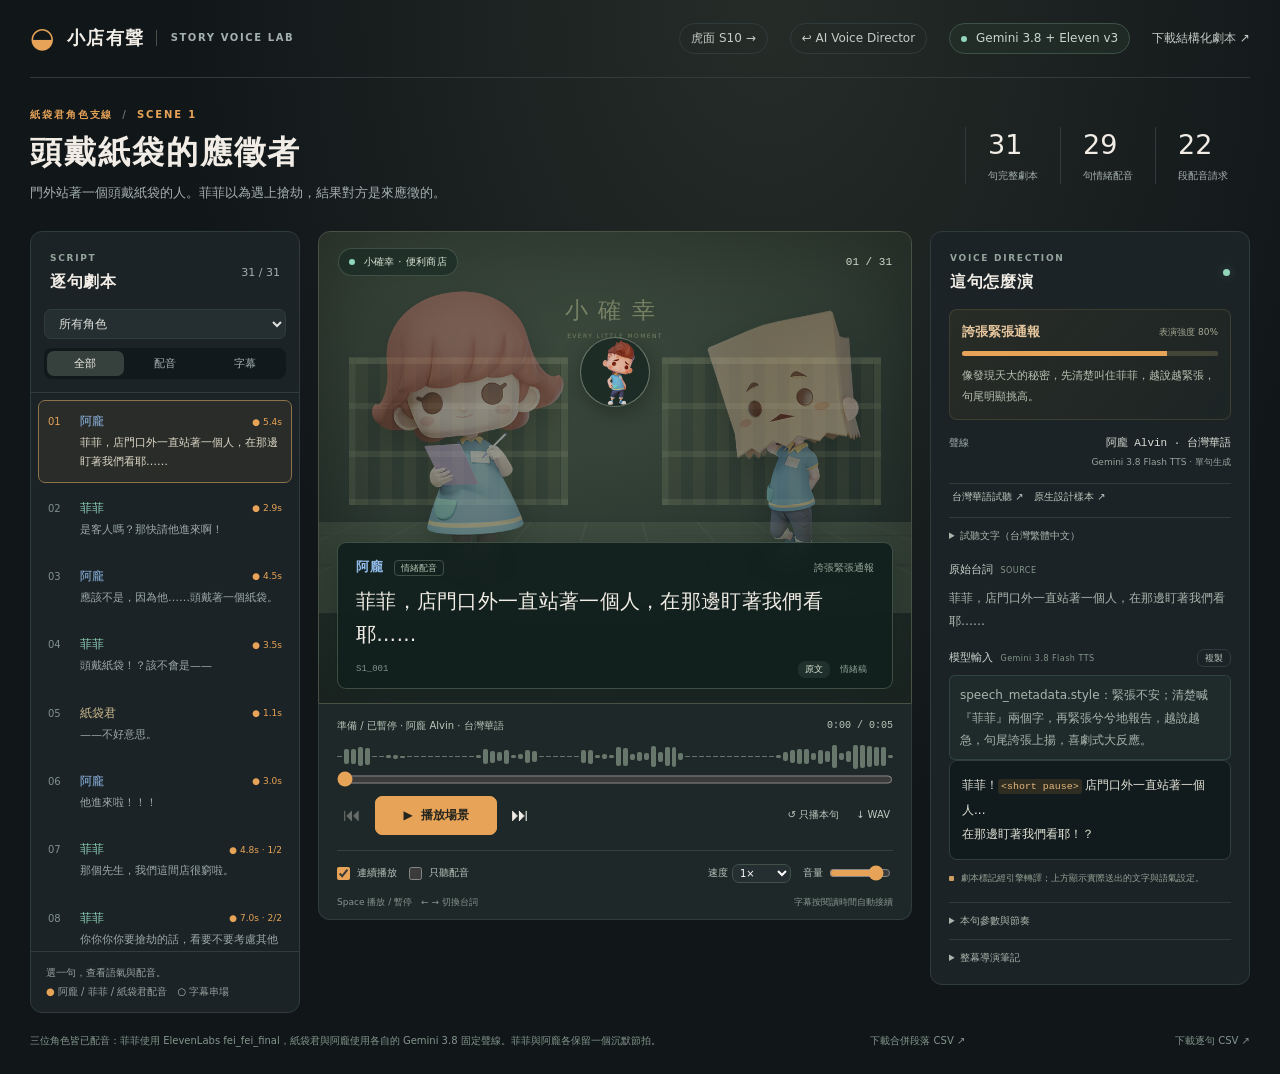
==== commit 1cd16e70: "Complete the S1 cast with an expressive Alvin voice Add 阿龐's six spoken lines using a Gemini 3.8 voi" ====
--- a/story_paperbag_s1/index.html
+++ b/story_paperbag_s1/index.html
@@ -5,7 +5,7 @@
   <meta name="viewport" content="width=device-width, initial-scale=1">
   <meta name="theme-color" content="#151b1e">
   <title>紙袋君角色支線 · 頭戴紙袋的應徵者｜小店有聲</title>
-  <meta name="description" content="門外站著一個頭戴紙袋的人。菲菲以為遇上搶劫，結果對方是來應徵的。菲菲使用 ElevenLabs fei_fei_final；紙袋君使用依人物設定建立的 Gemini 3.8 固定聲線。阿龐與菲菲的沉默空拍以字幕串場。">
+  <meta name="description" content="門外站著一個頭戴紙袋的人。菲菲以為遇上搶劫，結果對方是來應徵的。三位角色皆已配音：菲菲使用 ElevenLabs fei_fei_final，紙袋君與阿龐使用各自的 Gemini 3.8 固定聲線。菲菲與阿龐各保留一個沉默節拍。">
   <link rel="icon" href="data:image/svg+xml,%3Csvg xmlns='http://www.w3.org/2000/svg' viewBox='0 0 64 64'%3E%3Crect width='64' height='64' rx='16' fill='%2391d5ba'/%3E%3Ctext x='32' y='46' text-anchor='middle' font-size='44'%3E袋%3C/text%3E%3C/svg%3E">
   <link rel="stylesheet" href="style.css">
   <script src="app.js" defer></script>
@@ -75,6 +75,6 @@
     <footer><span id="casting-note"></span><a href="utterances.csv" download>下載合併段落 CSV ↗</a><a href="script.csv" download>下載逐句 CSV ↗</a></footer>
   </div>
   <audio id="audio" preload="metadata"></audio>
-  <script id="scene-data" type="application/json">{"scene_id": "paperbag_s1", "title": "S1 標題：XXX", "display_title": "頭戴紙袋的應徵者", "description": "門外站著一個頭戴紙袋的人。菲菲以為遇上搶劫，結果對方是來應徵的。", "casting_note": "菲菲使用 ElevenLabs fei_fei_final；紙袋君使用依人物設定建立的 Gemini 3.8 固定聲線。阿龐與菲菲的沉默空拍以字幕串場。", "director_note": "一場誤會喜劇：從好奇、驚疑、慌張求饒，轉為困惑追問與吐槽，聽到「一半薪水」立刻翻臉答應，最後對聽不懂的專業術語心服口服。慌張要像真的害怕，但整場是好笑的，不是驚悚的。", "tag_aliases": {"pause": "short pause", "surprise": "surprised", "sigh": "sighs", "laugh": "laughs"}, "grouping": {"method": "directed_adjacent", "max_intensity_delta": 0.35, "note": "依語意指定情緒接近的連續同角色台詞。同段只生成及正規化一次；字幕保留逐句時間軸。", "groups": [{"utterance_id": "s1_u007_008", "line_ids": ["s1_007", "s1_008"], "emotion": "慌張求饒", "reason": "先說店裡很窮，再結巴著建議去搶別家，是同一口氣講完的慌張。", "voice_settings": {"speed": 1.0}}, {"utterance_id": "s1_u010_011", "line_ids": ["s1_010", "s1_011"], "emotion": "困惑追問", "reason": "確認不是搶劫後鬆一口氣，緊接著追問紙袋的事，都是同一種半信半疑。"}, {"utterance_id": "s1_u030_031", "line_ids": ["s1_030", "s1_031"], "emotion": "服氣下令", "reason": "承認聽不懂卻很佩服，順勢決定照做，是同一段從佩服到拍板的話。", "voice_settings": {"speed": 1.02}, "seed": 300322, "note": "承認聽不懂卻很佩服，順勢決定照做，是同一段從佩服到拍板的話。seed 經過掃描：預設 940 會把「去調整」唸成「去討診」，300322 是四個 seed 中唯一「聽不懂」與「去調整」都正確的。"}, {"utterance_id": "s1_u021_022", "line_ids": ["s1_021", "s1_022"], "emotion": "含糊到舉例", "reason": "先說很難說明，接著改用貨架轉換率舉例，是同一段自我介紹專長。"}, {"utterance_id": "s1_u024_027", "line_ids": ["s1_024", "s1_025", "s1_026", "s1_027"], "emotion": "專業簡報", "reason": "解釋轉換率並一路提出貨架高度與視線對齊的建議，是同一段平穩的專業說明。"}, {"utterance_id": "s1_u028_029", "line_ids": ["s1_028", "s1_029"], "emotion": "被術語淹沒", "reason": "先沉默，再向菲菲求救，是同一個聽不懂的反應。"}]}, "page": {"series": "紙袋君角色支線", "scene_label": "SCENE 1", "favicon_char": "袋"}, "stage": {"leads": ["fei_fei", "paper_bag"], "narrator": null}, "site": {"dir": "demo-page/story_paperbag_s1", "site_root": "../", "site_name": "AI Voice Director", "url": "https://tklovln.github.io/ai-voice-director/story_paperbag_s1/", "sibling": {"label": "虎面 S10", "url": "../story_tiger_s10/"}}, "engines": [{"name": "elevenlabs", "model_id": "eleven_v3", "label": "Eleven v3"}, {"name": "gemini", "model_id": "gemini-3.8-flash-tts", "label": "Gemini 3.8 Flash TTS"}], "utterances": [{"utterance_id": "s1_001", "line_ids": ["s1_001"], "character": "阿龐", "mode": "subtitle_only", "emotion": "不安通報", "reason": "單句或與相鄰句的情緒／角色不同。"}, {"utterance_id": "s1_002", "line_ids": ["s1_002"], "character": "菲菲", "mode": "tts", "emotion": "期待客人", "reason": "單句或與相鄰句的情緒／角色不同。"}, {"utterance_id": "s1_003", "line_ids": ["s1_003"], "character": "阿龐", "mode": "subtitle_only", "emotion": "難以形容", "reason": "單句或與相鄰句的情緒／角色不同。"}, {"utterance_id": "s1_004", "line_ids": ["s1_004"], "character": "菲菲", "mode": "tts", "emotion": "驚疑", "reason": "單句或與相鄰句的情緒／角色不同。"}, {"utterance_id": "s1_005", "line_ids": ["s1_005"], "character": "紙袋君", "mode": "tts", "emotion": "平靜打斷", "reason": "單句或與相鄰句的情緒／角色不同。"}, {"utterance_id": "s1_006", "line_ids": ["s1_006"], "character": "阿龐", "mode": "subtitle_only", "emotion": "驚叫", "reason": "單句或與相鄰句的情緒／角色不同。"}, {"utterance_id": "s1_u007_008", "line_ids": ["s1_007", "s1_008"], "character": "菲菲", "mode": "tts", "emotion": "慌張求饒", "reason": "先說店裡很窮，再結巴著建議去搶別家，是同一口氣講完的慌張。"}, {"utterance_id": "s1_009", "line_ids": ["s1_009"], "character": "紙袋君", "mode": "tts", "emotion": "澄清誤會", "reason": "單句或與相鄰句的情緒／角色不同。"}, {"utterance_id": "s1_u010_011", "line_ids": ["s1_010", "s1_011"], "character": "菲菲", "mode": "tts", "emotion": "困惑追問", "reason": "確認不是搶劫後鬆一口氣，緊接著追問紙袋的事，都是同一種半信半疑。"}, {"utterance_id": "s1_012", "line_ids": ["s1_012"], "character": "紙袋君", "mode": "tts", "emotion": "含糊帶過", "reason": "單句或與相鄰句的情緒／角色不同。"}, {"utterance_id": "s1_013", "line_ids": ["s1_013"], "character": "菲菲", "mode": "subtitle_only", "emotion": "無言沉默", "reason": "單句或與相鄰句的情緒／角色不同。"}, {"utterance_id": "s1_014", "line_ids": ["s1_014"], "character": "菲菲", "mode": "tts", "emotion": "無力吐槽", "reason": "單句或與相鄰句的情緒／角色不同。"}, {"utterance_id": "s1_015", "line_ids": ["s1_015"], "character": "紙袋君", "mode": "tts", "emotion": "平靜讓步", "reason": "單句或與相鄰句的情緒／角色不同。"}, {"utterance_id": "s1_016", "line_ids": ["s1_016"], "character": "菲菲", "mode": "tts", "emotion": "秒變熱情", "reason": "單句或與相鄰句的情緒／角色不同。"}, {"utterance_id": "s1_017", "line_ids": ["s1_017"], "character": "紙袋君", "mode": "tts", "emotion": "簡短道謝", "reason": "單句或與相鄰句的情緒／角色不同。"}, {"utterance_id": "s1_018", "line_ids": ["s1_018"], "character": "阿龐", "mode": "subtitle_only", "emotion": "好心提醒", "reason": "單句或與相鄰句的情緒／角色不同。"}, {"utterance_id": "s1_019", "line_ids": ["s1_019"], "character": "紙袋君", "mode": "tts", "emotion": "自報稱呼", "reason": "單句或與相鄰句的情緒／角色不同。"}, {"utterance_id": "s1_020", "line_ids": ["s1_020"], "character": "菲菲", "mode": "tts", "emotion": "興頭上追問", "reason": "單句或與相鄰句的情緒／角色不同。"}, {"utterance_id": "s1_u021_022", "line_ids": ["s1_021", "s1_022"], "character": "紙袋君", "mode": "tts", "emotion": "含糊到舉例", "reason": "先說很難說明，接著改用貨架轉換率舉例，是同一段自我介紹專長。"}, {"utterance_id": "s1_023", "line_ids": ["s1_023"], "character": "阿龐", "mode": "subtitle_only", "emotion": "跟不上", "reason": "單句或與相鄰句的情緒／角色不同。"}, {"utterance_id": "s1_u024_027", "line_ids": ["s1_024", "s1_025", "s1_026", "s1_027"], "character": "紙袋君", "mode": "tts", "emotion": "專業簡報", "reason": "解釋轉換率並一路提出貨架高度與視線對齊的建議，是同一段平穩的專業說明。"}, {"utterance_id": "s1_u028_029", "line_ids": ["s1_028", "s1_029"], "character": "阿龐", "mode": "subtitle_only", "emotion": "被術語淹沒", "reason": "先沉默，再向菲菲求救，是同一個聽不懂的反應。"}, {"utterance_id": "s1_u030_031", "line_ids": ["s1_030", "s1_031"], "character": "菲菲", "mode": "tts", "emotion": "服氣下令", "reason": "承認聽不懂卻很佩服，順勢決定照做，是同一段從佩服到拍板的話。"}], "cast": {"fei_fei": {"name": "菲菲", "color": "#91d5ba", "voice_name": "fei_fei_final", "portraits": {"normal": "assets/portraits/fei_fei_normal.png", "happy": "assets/portraits/fei_fei_happy.png", "suspicious": "assets/portraits/fei_fei_suspicious.png", "panic": "assets/portraits/fei_fei_panic.png", "smh": "assets/portraits/fei_fei_smh.png", "money": "assets/portraits/fei_fei_money.png", "amazing": "assets/portraits/fei_fei_amazing.png", "confidence": "assets/portraits/fei_fei_confidence.png"}}, "paper_bag": {"name": "紙袋君", "color": "#cebc90", "voice_name": "紙袋君 Baggy Joe · 台灣華語", "portraits": {"normal": "assets/portraits/paper_bag_normal.png", "happy": "assets/portraits/paper_bag_happy.png", "sad": "assets/portraits/paper_bag_sad.png"}, "voice_preview": "assets/audio/paper_bag_voice_design_preview_e2729f678da419d3.wav", "voice_preview_text": "嗯……我是紙袋君。以前是做行銷的，現在比較喜歡待在這種小店裡。欸，有什麼問題都可以問我，一件一件來就好，不用急。垃圾等一下我拿去門口，下個星期再看看店裡的生意有沒有變好。", "voice_design_sample": "assets/audio/paper_bag_native_design_a99b60355f0d69ee.wav"}, "a_pang": {"name": "阿龐", "color": "#92bcea", "voice_name": null, "portraits": {"normal": "assets/portraits/a_pang_normal.png", "happy": "assets/portraits/a_pang_happy.png", "sad": "assets/portraits/a_pang_sad.png"}}}, "lines": [{"line_id": "s1_001", "order": 1, "speaker": "a_pang", "character": "阿龐", "source_text": "菲菲，店門口外一直站著一個人，在那邊盯著我們看耶……", "spoken_text": "菲菲， 店門口外一直站著一個人...在那邊盯著我們看耶...", "text": "[hesitant] 菲菲，[pause] 店門口外一直站著一個人...在那邊盯著我們看耶...", "tts_text": "[strong Taiwanese Mandarin accent] [hesitant] 菲菲，[short pause] 店門口外一直站著一個人...在那邊盯著我們看耶...", "emotion": "不安通報", "intensity": 0.45, "expression": "normal", "direction": "壓低聲音通報，句尾拉長帶著不安。", "mode": "subtitle_only", "voice_name": null, "subtitle_duration_ms": 3385, "pause_after_ms": 300, "voice_settings": {"stability": 0.5, "similarity_boost": 0.75, "speed": 1.0}, "utterance_id": "s1_001", "utterance_line_ids": ["s1_001"], "utterance_index": 0, "utterance_size": 1, "utterance_emotion": "不安通報", "utterance_reason": "單句或與相鄰句的情緒／角色不同。", "pronunciations": [], "provider_name": "elevenlabs", "model_id": "eleven_v3", "engine_label": "Eleven v3", "normalizations": [], "text_edit_note": "", "tuning_note": "", "audio": null, "speech_styles": []}, {"line_id": "s1_002", "order": 2, "speaker": "fei_fei", "character": "菲菲", "source_text": "是客人嗎？那快請他進來啊！", "spoken_text": "是客人嗎？  那快請他進來啊！", "text": "[curious] 是客人嗎？[pause] [excited] 那快請他進來啊！", "tts_text": "[strong Taiwanese Mandarin accent] [curious] 是客人嗎？[short pause] [excited] 那快請他進來啊！", "emotion": "期待客人", "intensity": 0.6, "expression": "happy", "direction": "完全沒在意外面的異狀，只想到有生意上門。", "mode": "tts", "voice_name": "fei_fei_final", "subtitle_duration_ms": 2200, "pause_after_ms": 350, "voice_settings": {"stability": 0.5, "similarity_boost": 0.75, "speed": 1.0}, "utterance_id": "s1_002", "utterance_line_ids": ["s1_002"], "utterance_index": 0, "utterance_size": 1, "utterance_emotion": "期待客人", "utterance_reason": "單句或與相鄰句的情緒／角色不同。", "pronunciations": [], "provider_name": "elevenlabs", "model_id": "eleven_v3", "engine_label": "Eleven v3", "normalizations": [], "text_edit_note": "", "tuning_note": "", "audio": {"url": "assets/audio/s1_002_023b5709960ef1a7be27.wav", "download_url": "assets/audio/s1_002_023b5709960ef1a7be27.wav", "duration_s": 2.923, "start_s": 0.0, "end_s": 2.923, "waveform": [0.0, 0.054, 0.144, 0.152, 0.261, 0.534, 0.318, 0.005, 0.129, 0.13, 0.761, 0.992, 1.0, 0.823, 0.265, 0.309, 0.74, 0.759, 0.613, 0.174, 0.173, 0.202, 0.542, 0.57, 0.581, 0.527, 0.46, 0.379, 0.31, 0.27, 0.14, 0.075, 0.008, 0.006, 0.01, 0.006, 0.005, 0.002, 0.0, 0.096, 0.382, 0.799, 0.56, 0.253, 0.782, 0.923, 0.883, 0.082, 0.111, 0.187, 0.153, 0.182, 0.169, 0.149, 0.394, 0.563, 0.304, 0.044, 0.222, 0.243, 0.161, 0.219, 0.351, 0.9, 0.837, 0.812, 0.595, 0.55, 0.492, 0.706, 0.746, 0.746, 0.778, 0.768, 0.472, 0.335, 0.353, 0.356, 0.194, 0.05], "utterance_duration_s": 2.923}, "speech_styles": []}, {"line_id": "s1_003", "order": 3, "speaker": "a_pang", "character": "阿龐", "source_text": "應該不是，因為他……頭戴著一個紙袋。", "spoken_text": "應該不是，因為他... 頭戴著一個紙袋。", "text": "[hesitant] 應該不是，因為他...[pause] 頭戴著一個紙袋。", "tts_text": "[strong Taiwanese Mandarin accent] [hesitant] 應該不是，因為他...[short pause] 頭戴著一個紙袋。", "emotion": "難以形容", "intensity": 0.4, "expression": "normal", "direction": "停頓是在想怎麼描述，最後老實說出紙袋。", "mode": "subtitle_only", "voice_name": null, "subtitle_duration_ms": 2200, "pause_after_ms": 250, "voice_settings": {"stability": 0.5, "similarity_boost": 0.75, "speed": 1.0}, "utterance_id": "s1_003", "utterance_line_ids": ["s1_003"], "utterance_index": 0, "utterance_size": 1, "utterance_emotion": "難以形容", "utterance_reason": "單句或與相鄰句的情緒／角色不同。", "pronunciations": [], "provider_name": "elevenlabs", "model_id": "eleven_v3", "engine_label": "Eleven v3", "normalizations": [], "text_edit_note": "", "tuning_note": "", "audio": null, "speech_styles": []}, {"line_id": "s1_004", "order": 4, "speaker": "fei_fei", "character": "菲菲", "source_text": "頭戴紙袋！？該不會是——", "spoken_text": "頭戴紙袋！？ 該不會是——", "text": "頭戴紙袋！？[pause] 該不會是——", "tts_text": "[strong Taiwanese Mandarin accent] 投戴紙袋！？[short pause] 該不會是——", "emotion": "驚疑", "intensity": 0.8, "expression": "panic", "direction": "拔尖地重複關鍵字，後半句往最壞的方向猜，被打斷；驚疑交給驚嘆號與問號，不另外下 tag。", "mode": "tts", "voice_name": "fei_fei_final", "subtitle_duration_ms": 2200, "pause_after_ms": 120, "voice_settings": {"stability": 0.85, "similarity_boost": 1.0, "speed": 1.0}, "utterance_id": "s1_004", "utterance_line_ids": ["s1_004"], "utterance_index": 0, "utterance_size": 1, "utterance_emotion": "驚疑", "utterance_reason": "單句或與相鄰句的情緒／角色不同。", "pronunciations": [{"word": "頭", "homophone": "投", "note": "「頭」應為二聲 tóu；原本整個「頭戴紙」被唸成一團，ASR 聽成「欸袋子」。用等長同音字「投」固定讀音。"}], "provider_name": "elevenlabs", "model_id": "eleven_v3", "engine_label": "Eleven v3", "normalizations": [], "text_edit_note": "", "tuning_note": "全幕 CER 最差的一句（0.38）。以 story_line_probe 掃 8 個候選：同音字「投」＋移除 [surprise]＋stability 0.85／similarity 1.0＋取消加速後，ASR 聽成「頭戴紙戴」（CER 0.12，剩下的差異只是 ASR 把「袋」寫成同音的「戴」）。IPA 版本較差（聽成「臭!帶紙袋」），單獨調參或單獨移除 tag 都更差。相同設定重新生成時抽到的版本把「戴」唸偏（CER 0.25），所以這一段採用掃描時實際量測與試聽過的那個 take（--adopt e_homophone）。", "audio": {"url": "assets/audio/s1_004_debe1dbb4cd71fdb5f40.wav", "download_url": "assets/audio/s1_004_debe1dbb4cd71fdb5f40.wav", "duration_s": 3.52, "start_s": 0.0, "end_s": 3.52, "waveform": [0.004, 0.131, 0.113, 0.393, 0.729, 0.772, 0.602, 0.286, 1.0, 1.0, 0.979, 0.734, 0.525, 0.177, 0.386, 0.353, 0.289, 0.27, 0.262, 0.101, 0.204, 0.968, 0.948, 0.926, 0.852, 0.758, 0.63, 0.307, 0.169, 0.089, 0.022, 0.002, 0.0, 0.0, 0.0, 0.0, 0.0, 0.0, 0.0, 0.0, 0.0, 0.0, 0.0, 0.0, 0.112, 0.292, 0.818, 0.82, 0.477, 0.441, 0.019, 0.088, 0.366, 0.366, 0.292, 0.1, 0.029, 0.345, 0.754, 0.903, 0.627, 0.633, 0.333, 0.248, 0.297, 0.314, 0.315, 0.232, 0.345, 0.347, 0.3, 0.315, 0.313, 0.271, 0.234, 0.205, 0.201, 0.161, 0.092, 0.189], "utterance_duration_s": 3.52}, "speech_styles": []}, {"line_id": "s1_005", "order": 5, "speaker": "paper_bag", "character": "紙袋君", "source_text": "——不好意思。", "spoken_text": "——不好意思。", "text": "[calm] ——不好意思。", "tts_text": "——不好意思。", "emotion": "平靜打斷", "intensity": 0.3, "expression": "normal", "direction": "語氣意外地平常，與菲菲的驚慌形成對比。", "mode": "tts", "voice_name": "紙袋君 Baggy Joe · 台灣華語", "subtitle_duration_ms": 2200, "pause_after_ms": 200, "voice_settings": {}, "utterance_id": "s1_005", "utterance_line_ids": ["s1_005"], "utterance_index": 0, "utterance_size": 1, "utterance_emotion": "平靜打斷", "utterance_reason": "單句或與相鄰句的情緒／角色不同。", "pronunciations": [], "provider_name": "gemini", "model_id": "gemini-3.8-flash-tts", "engine_label": "Gemini 3.8 Flash TTS", "normalizations": [{"source": "12%", "spoken": "百分之十二", "note": "百分比以台灣華語口語讀法明列，字幕仍保留原始數字。"}, {"source": "5 mm", "spoken": "五毫米", "note": "把數值與單位展開成中文供逐字 TTS，原文仍為 5 mm。"}, {"source": "8%", "spoken": "百分之八", "note": "百分比以台灣華語口語讀法明列，字幕仍保留原始數字。"}], "text_edit_note": "", "tuning_note": "", "audio": {"url": "assets/audio/s1_005_00bf934e1b8fe9e50138.wav", "download_url": "assets/audio/s1_005_00bf934e1b8fe9e50138.wav", "duration_s": 1.056, "start_s": 0.0, "end_s": 1.056, "waveform": [0.022, 0.006, 0.003, 0.013, 0.33, 0.009, 0.007, 0.004, 0.021, 0.078, 0.097, 0.218, 1.0, 1.0, 1.0, 0.998, 0.511, 0.385, 0.262, 0.129, 0.101, 0.106, 0.033, 0.039, 0.033, 0.045, 0.014, 0.016, 0.019, 0.011, 0.012, 0.011, 0.01, 0.011, 0.009, 0.01, 0.007, 0.009, 0.008, 0.008, 0.006, 0.006, 0.303, 0.216, 1.0, 1.0, 1.0, 0.481, 0.514, 0.423, 0.3, 0.36, 0.352, 0.511, 0.505, 0.541, 0.548, 0.658, 0.741, 0.76, 0.691, 0.485, 0.57, 0.357, 0.357, 0.501, 0.549, 0.288, 0.117, 0.504, 0.429, 0.274, 0.423, 0.08, 0.078, 0.062, 0.056, 0.015, 0.017, 0.01], "utterance_duration_s": 1.056}, "speech_styles": ["平靜自然"]}, {"line_id": "s1_006", "order": 6, "speaker": "a_pang", "character": "阿龐", "source_text": "他進來啦！！！", "spoken_text": "他進來啦！！！", "text": "[excited] 他進來啦！！！", "tts_text": "[strong Taiwanese Mandarin accent] [excited] 他進來啦！！！", "emotion": "驚叫", "intensity": 0.9, "expression": "sad", "direction": "整場音量最高的一句，純粹是嚇到大叫。", "mode": "subtitle_only", "voice_name": null, "subtitle_duration_ms": 2200, "pause_after_ms": 150, "voice_settings": {"stability": 0.5, "similarity_boost": 0.75, "speed": 1.0}, "utterance_id": "s1_006", "utterance_line_ids": ["s1_006"], "utterance_index": 0, "utterance_size": 1, "utterance_emotion": "驚叫", "utterance_reason": "單句或與相鄰句的情緒／角色不同。", "pronunciations": [], "provider_name": "elevenlabs", "model_id": "eleven_v3", "engine_label": "Eleven v3", "normalizations": [], "text_edit_note": "", "tuning_note": "", "audio": null, "speech_styles": []}, {"line_id": "s1_007", "order": 7, "speaker": "fei_fei", "character": "菲菲", "source_text": "那個先生，我們這間店很窮啦。", "spoken_text": "那個先生... 我們這間店很窮啦。", "text": "[nervous] 那個先生...[pause] 我們這間店很窮啦。", "tts_text": "[strong Taiwanese Mandarin accent] [nervous] 那個先生...[short pause] 我們這間店很窮啦。\n[stammering] 你...你...你...你要搶劫的話，[short pause] 看要不要考慮其他便利商店...", "emotion": "緊張求饒", "intensity": 0.7, "expression": "panic", "direction": "先客氣稱呼再自曝家貧，想勸退對方；害怕但還在講道理。", "mode": "tts", "voice_name": "fei_fei_final", "subtitle_duration_ms": 2200, "pause_after_ms": 350, "voice_settings": {"stability": 0.5, "similarity_boost": 0.75, "speed": 1.0}, "utterance_id": "s1_u007_008", "utterance_line_ids": ["s1_007", "s1_008"], "utterance_index": 0, "utterance_size": 2, "utterance_emotion": "慌張求饒", "utterance_reason": "先說店裡很窮，再結巴著建議去搶別家，是同一口氣講完的慌張。", "pronunciations": [], "provider_name": "elevenlabs", "model_id": "eleven_v3", "engine_label": "Eleven v3", "normalizations": [], "text_edit_note": "", "tuning_note": "", "audio": {"url": "assets/audio/s1_u007_008_6d99fbfd19788a0c5ef9.wav", "download_url": "assets/audio/s1_007_6d99fbfd19788a0c5ef9_clip.wav", "duration_s": 4.799, "start_s": 0.0, "end_s": 4.799, "waveform": [0.0, 0.0, 0.0, 0.195, 0.278, 0.968, 0.973, 0.923, 0.169, 0.422, 0.432, 0.437, 0.177, 0.206, 0.439, 0.331, 0.187, 0.395, 0.365, 0.491, 0.449, 0.502, 0.485, 0.374, 0.358, 0.187, 0.089, 0.008, 0.008, 0.004, 0.002, 0.0, 0.0, 0.0, 0.0, 0.145, 0.195, 0.408, 0.478, 0.209, 0.486, 0.285, 0.173, 0.235, 0.352, 0.232, 0.505, 0.414, 0.219, 0.365, 0.604, 0.795, 0.73, 0.521, 0.521, 0.601, 0.615, 0.485, 0.16, 0.11, 0.252, 0.323, 0.296, 0.725, 0.646, 0.286, 0.29, 0.948, 1.0, 0.993, 0.878, 0.758, 0.66, 0.313, 0.168, 0.025, 0.03, 0.025, 0.019, 0.006], "utterance_duration_s": 11.84}, "speech_styles": []}, {"line_id": "s1_008", "order": 8, "speaker": "fei_fei", "character": "菲菲", "source_text": "你你你你要搶劫的話，看要不要考慮其他便利商店……", "spoken_text": "你...你...你...你要搶劫的話， 看要不要考慮其他便利商店...", "text": "[stammering] 你...你...你...你要搶劫的話，[pause] 看要不要考慮其他便利商店...", "tts_text": "[strong Taiwanese Mandarin accent] [nervous] 那個先生...[short pause] 我們這間店很窮啦。\n[stammering] 你...你...你...你要搶劫的話，[short pause] 看要不要考慮其他便利商店...", "emotion": "慌張推薦", "intensity": 0.75, "expression": "panic", "direction": "結巴照原稿唸出來，句尾越說越小聲，像真心在幫忙介紹別家；四個『你』要各自聽得出來。", "mode": "tts", "voice_name": "fei_fei_final", "subtitle_duration_ms": 3231, "pause_after_ms": 250, "voice_settings": {"stability": 0.5, "similarity_boost": 0.75, "speed": 1.0}, "utterance_id": "s1_u007_008", "utterance_line_ids": ["s1_007", "s1_008"], "utterance_index": 1, "utterance_size": 2, "utterance_emotion": "慌張求饒", "utterance_reason": "先說店裡很窮，再結巴著建議去搶別家，是同一口氣講完的慌張。", "pronunciations": [], "provider_name": "elevenlabs", "model_id": "eleven_v3", "engine_label": "Eleven v3", "normalizations": [], "text_edit_note": "", "tuning_note": "原本四個『你』被唸成連音，ASR 聽成「你娘要」——在中文是罵人的話，必須修掉。用刪節號把四個『你』分開（只改標點，字詞不變）並取消 1.08 倍速後，ASR 完整聽出「你,你,你,你要搶劫的話」，整段 CER 0.12 → 0.00。頓號版本（你、你、你、你）效果略差（0.03）。", "audio": {"url": "assets/audio/s1_u007_008_6d99fbfd19788a0c5ef9.wav", "download_url": "assets/audio/s1_008_6d99fbfd19788a0c5ef9_clip.wav", "duration_s": 7.041, "start_s": 4.799, "end_s": 11.84, "waveform": [0.0, 0.0, 0.068, 0.119, 0.138, 0.118, 0.044, 0.013, 0.01, 0.002, 0.0, 0.009, 0.232, 0.2, 0.156, 0.016, 0.0, 0.0, 0.136, 0.275, 0.239, 0.185, 0.046, 0.0, 0.071, 0.213, 1.0, 0.998, 0.741, 0.463, 0.513, 0.158, 0.24, 0.345, 0.645, 0.649, 0.955, 0.98, 0.934, 0.353, 0.037, 0.012, 0.0, 0.0, 0.0, 0.108, 0.514, 0.493, 0.854, 0.851, 0.55, 0.952, 0.961, 0.168, 0.253, 0.348, 0.348, 0.282, 0.314, 0.306, 0.302, 0.274, 0.539, 0.553, 0.764, 0.415, 0.432, 0.263, 0.251, 0.553, 0.982, 0.514, 0.103, 0.414, 0.64, 0.706, 0.687, 0.403, 0.152, 0.136], "utterance_duration_s": 11.84}, "speech_styles": []}, {"line_id": "s1_009", "order": 9, "speaker": "paper_bag", "character": "紙袋君", "source_text": "……不好意思，我是來應徵的。", "spoken_text": "...不好意思， 我是來應徵的。", "text": "[calm] ...不好意思，[pause] 我是來應徵的。", "tts_text": "...不好意思，\u003cshort pause\u003e 我是來應徵的。", "emotion": "澄清誤會", "intensity": 0.3, "expression": "normal", "direction": "依舊平穩，完全不因被當成搶匪而動氣。", "mode": "tts", "voice_name": "紙袋君 Baggy Joe · 台灣華語", "subtitle_duration_ms": 2200, "pause_after_ms": 300, "voice_settings": {}, "utterance_id": "s1_009", "utterance_line_ids": ["s1_009"], "utterance_index": 0, "utterance_size": 1, "utterance_emotion": "澄清誤會", "utterance_reason": "單句或與相鄰句的情緒／角色不同。", "pronunciations": [], "provider_name": "gemini", "model_id": "gemini-3.8-flash-tts", "engine_label": "Gemini 3.8 Flash TTS", "normalizations": [{"source": "12%", "spoken": "百分之十二", "note": "百分比以台灣華語口語讀法明列，字幕仍保留原始數字。"}, {"source": "5 mm", "spoken": "五毫米", "note": "把數值與單位展開成中文供逐字 TTS，原文仍為 5 mm。"}, {"source": "8%", "spoken": "百分之八", "note": "百分比以台灣華語口語讀法明列，字幕仍保留原始數字。"}], "text_edit_note": "", "tuning_note": "", "audio": {"url": "assets/audio/s1_009_f9711a01a80767a49532.wav", "download_url": "assets/audio/s1_009_f9711a01a80767a49532.wav", "duration_s": 3.659, "start_s": 0.0, "end_s": 3.659, "waveform": [0.006, 0.433, 0.633, 0.697, 0.722, 0.785, 0.807, 0.748, 0.41, 0.09, 0.002, 0.003, 0.002, 0.003, 0.046, 0.003, 0.002, 0.353, 1.0, 0.609, 0.54, 0.859, 0.861, 0.881, 0.423, 0.51, 0.966, 0.906, 0.235, 0.03, 0.032, 0.024, 0.021, 0.014, 0.009, 0.004, 0.002, 0.001, 0.002, 0.003, 0.002, 0.002, 0.002, 0.003, 0.002, 0.003, 0.003, 0.002, 0.002, 0.003, 0.002, 0.002, 0.162, 0.505, 0.669, 0.824, 0.766, 0.485, 0.77, 0.716, 0.582, 0.982, 0.599, 0.709, 0.648, 0.65, 0.527, 0.405, 0.501, 0.523, 0.47, 0.501, 0.861, 0.768, 0.517, 0.455, 0.406, 0.283, 0.098, 0.019], "utterance_duration_s": 3.659}, "speech_styles": ["平靜自然"]}, {"line_id": "s1_010", "order": 10, "speaker": "fei_fei", "character": "菲菲", "source_text": "不是搶劫？", "spoken_text": "不是...搶劫？", "text": "[surprise] 不是...搶劫？", "tts_text": "[strong Taiwanese Mandarin accent] [surprised] 不是...搶劫？\n[curious] 硬徵的話，[short pause] 你幹嘛戴著紙袋？", "emotion": "半信半疑", "intensity": 0.55, "expression": "suspicious", "direction": "鬆一口氣但還沒完全相信，句尾上揚。", "mode": "tts", "voice_name": "fei_fei_final", "subtitle_duration_ms": 2200, "pause_after_ms": 350, "voice_settings": {"stability": 0.5, "similarity_boost": 0.75, "speed": 1.0}, "utterance_id": "s1_u010_011", "utterance_line_ids": ["s1_010", "s1_011"], "utterance_index": 0, "utterance_size": 2, "utterance_emotion": "困惑追問", "utterance_reason": "確認不是搶劫後鬆一口氣，緊接著追問紙袋的事，都是同一種半信半疑。", "pronunciations": [], "provider_name": "elevenlabs", "model_id": "eleven_v3", "engine_label": "Eleven v3", "normalizations": [], "text_edit_note": "", "tuning_note": "", "audio": {"url": "assets/audio/s1_u010_011_1bbe5dcf95c5cce1673d.wav", "download_url": "assets/audio/s1_010_1bbe5dcf95c5cce1673d_clip.wav", "duration_s": 2.48, "start_s": 0.0, "end_s": 2.48, "waveform": [0.001, 0.0, 0.0, 0.006, 0.189, 0.338, 0.418, 0.42, 0.369, 0.235, 0.313, 0.361, 0.443, 0.56, 0.354, 0.347, 0.276, 0.357, 0.468, 0.493, 0.48, 0.39, 0.363, 0.292, 0.258, 0.214, 0.169, 0.135, 0.102, 0.101, 0.098, 0.054, 0.002, 0.0, 0.0, 0.0, 0.0, 0.0, 0.002, 0.02, 0.594, 0.55, 0.585, 0.624, 1.0, 0.987, 0.908, 0.492, 0.261, 0.255, 0.238, 0.028, 0.407, 0.473, 0.213, 0.201, 0.202, 0.237, 0.234, 0.333, 0.371, 0.366, 0.608, 0.579, 0.466, 0.265, 0.086, 0.012, 0.002, 0.001, 0.0, 0.0, 0.0, 0.0, 0.0, 0.0, 0.0, 0.0, 0.0, 0.0], "utterance_duration_s": 5.52}, "speech_styles": []}, {"line_id": "s1_011", "order": 11, "speaker": "fei_fei", "character": "菲菲", "source_text": "應徵的話，你幹嘛戴著紙袋？", "spoken_text": "應徵的話， 你幹嘛戴著紙袋？", "text": "[curious] 應徵的話，[pause] 你幹嘛戴著紙袋？", "tts_text": "[strong Taiwanese Mandarin accent] [surprised] 不是...搶劫？\n[curious] 硬徵的話，[short pause] 你幹嘛戴著紙袋？", "emotion": "直接追問", "intensity": 0.55, "expression": "suspicious", "direction": "回到店長模式，把最想問的問題直接問出來。", "mode": "tts", "voice_name": "fei_fei_final", "subtitle_duration_ms": 2200, "pause_after_ms": 350, "voice_settings": {"stability": 0.5, "similarity_boost": 0.75, "speed": 1.0}, "utterance_id": "s1_u010_011", "utterance_line_ids": ["s1_010", "s1_011"], "utterance_index": 1, "utterance_size": 2, "utterance_emotion": "困惑追問", "utterance_reason": "確認不是搶劫後鬆一口氣，緊接著追問紙袋的事，都是同一種半信半疑。", "pronunciations": [{"word": "應", "homophone": "硬", "note": "應徵是 yìng zhēng（四聲）；原本唸成一聲，ASR 聽成「陰真」，而一聲的「應」是「應該」的意思。用等長同音字「硬」固定四聲。"}], "provider_name": "elevenlabs", "model_id": "eleven_v3", "engine_label": "Eleven v3", "normalizations": [], "text_edit_note": "", "tuning_note": "掃 6 個候選：同音字「硬」讓整段 CER 從 0.20 降到 0.07（剩下的差異只是 ASR 把「戴」寫成同音的「帶」）。IPA 加四聲調號反而大幅變差（CER 0.60，聽成「一旦的話」），移除 [curious] 也更差。", "audio": {"url": "assets/audio/s1_u010_011_1bbe5dcf95c5cce1673d.wav", "download_url": "assets/audio/s1_011_1bbe5dcf95c5cce1673d_clip.wav", "duration_s": 3.04, "start_s": 2.48, "end_s": 5.52, "waveform": [0.0, 0.0, 0.0, 0.0, 0.0, 0.0, 0.0, 0.003, 0.346, 0.341, 0.299, 0.263, 0.288, 0.121, 0.727, 0.837, 0.91, 0.734, 0.24, 0.393, 0.956, 0.972, 0.491, 0.09, 0.108, 0.637, 1.0, 0.976, 0.928, 0.792, 0.687, 0.597, 0.551, 0.534, 0.252, 0.088, 0.007, 0.001, 0.001, 0.0, 0.0, 0.0, 0.0, 0.103, 0.207, 0.226, 0.184, 0.338, 0.941, 0.934, 0.248, 0.677, 0.531, 0.5, 0.11, 0.153, 0.816, 0.664, 0.38, 0.169, 0.251, 0.261, 0.254, 0.079, 0.291, 0.256, 0.128, 0.141, 0.009, 0.002, 0.509, 0.648, 0.661, 0.57, 0.396, 0.284, 0.19, 0.137, 0.122, 0.091], "utterance_duration_s": 5.52}, "speech_styles": []}, {"line_id": "s1_012", "order": 12, "speaker": "paper_bag", "character": "紙袋君", "source_text": "呃……這樣臉不會弄髒，比較方便。", "spoken_text": "呃... 這樣臉不會弄髒，比較方便。", "text": "[hesitant] 呃...[pause] 這樣臉不會弄髒，比較方便。", "tts_text": "呃...\u003cshort pause\u003e 這樣臉不會弄髒，比較方便。", "emotion": "含糊帶過", "intensity": 0.35, "expression": "normal", "direction": "明顯在敷衍，但講得很認真，笑點在這裡。", "mode": "tts", "voice_name": "紙袋君 Baggy Joe · 台灣華語", "subtitle_duration_ms": 2200, "pause_after_ms": 400, "voice_settings": {}, "utterance_id": "s1_012", "utterance_line_ids": ["s1_012"], "utterance_index": 0, "utterance_size": 1, "utterance_emotion": "含糊帶過", "utterance_reason": "單句或與相鄰句的情緒／角色不同。", "pronunciations": [], "provider_name": "gemini", "model_id": "gemini-3.8-flash-tts", "engine_label": "Gemini 3.8 Flash TTS", "normalizations": [{"source": "12%", "spoken": "百分之十二", "note": "百分比以台灣華語口語讀法明列，字幕仍保留原始數字。"}, {"source": "5 mm", "spoken": "五毫米", "note": "把數值與單位展開成中文供逐字 TTS，原文仍為 5 mm。"}, {"source": "8%", "spoken": "百分之八", "note": "百分比以台灣華語口語讀法明列，字幕仍保留原始數字。"}], "text_edit_note": "", "tuning_note": "", "audio": {"url": "assets/audio/s1_012_8f71a7a6328659647317.wav", "download_url": "assets/audio/s1_012_8f71a7a6328659647317.wav", "duration_s": 5.312, "start_s": 0.0, "end_s": 5.312, "waveform": [0.027, 0.192, 0.885, 0.9, 0.646, 0.538, 0.581, 0.624, 0.596, 0.331, 0.003, 0.001, 0.001, 0.062, 0.002, 0.002, 0.003, 0.002, 0.309, 0.113, 0.002, 0.01, 0.002, 0.369, 0.633, 0.913, 0.692, 0.537, 0.494, 0.501, 0.423, 0.418, 0.244, 0.024, 0.008, 0.002, 0.001, 0.002, 0.001, 0.002, 0.675, 0.675, 0.736, 0.797, 0.758, 0.485, 0.294, 0.119, 0.679, 0.668, 0.993, 0.701, 0.495, 0.731, 0.494, 0.431, 0.233, 0.109, 0.714, 0.446, 0.28, 0.21, 0.158, 0.076, 0.005, 0.002, 0.002, 0.002, 0.003, 0.268, 0.68, 1.0, 0.28, 0.88, 0.654, 0.285, 0.248, 0.541, 0.611, 0.032], "utterance_duration_s": 5.312}, "speech_styles": ["略帶遲疑"]}, {"line_id": "s1_013", "order": 13, "speaker": "fei_fei", "character": "菲菲", "source_text": "………", "spoken_text": "………", "text": "………", "tts_text": "[strong Taiwanese Mandarin accent] ………", "emotion": "無言沉默", "intensity": 0.2, "expression": "smh", "direction": "留白一拍，讓觀眾感覺到菲菲正在消化這個理由。", "mode": "subtitle_only", "voice_name": null, "subtitle_duration_ms": 2200, "pause_after_ms": 200, "voice_settings": {"stability": 0.5, "similarity_boost": 0.75, "speed": 1.0}, "utterance_id": "s1_013", "utterance_line_ids": ["s1_013"], "utterance_index": 0, "utterance_size": 1, "utterance_emotion": "無言沉默", "utterance_reason": "單句或與相鄰句的情緒／角色不同。", "pronunciations": [], "provider_name": "elevenlabs", "model_id": "eleven_v3", "engine_label": "Eleven v3", "normalizations": [], "text_edit_note": "", "tuning_note": "", "audio": null, "speech_styles": []}, {"line_id": "s1_014", "order": 14, "speaker": "fei_fei", "character": "菲菲", "source_text": "不，你這理由實在是太可疑了……", "spoken_text": "不， 你這理由實在是太可疑了...", "text": "[amused] 不，[pause] 你這理由實在是太可疑了...", "tts_text": "[strong Taiwanese Mandarin accent] [amused] 不，[short pause] 你這理由實在是太可疑了...", "emotion": "無力吐槽", "intensity": 0.5, "expression": "smh", "direction": "像朋友間翻白眼吐槽，不是嚴厲指控；句尾放掉。", "mode": "tts", "voice_name": "fei_fei_final", "subtitle_duration_ms": 2200, "pause_after_ms": 350, "voice_settings": {"stability": 0.5, "similarity_boost": 0.75, "speed": 0.97}, "utterance_id": "s1_014", "utterance_line_ids": ["s1_014"], "utterance_index": 0, "utterance_size": 1, "utterance_emotion": "無力吐槽", "utterance_reason": "單句或與相鄰句的情緒／角色不同。", "pronunciations": [], "provider_name": "elevenlabs", "model_id": "eleven_v3", "engine_label": "Eleven v3", "normalizations": [], "text_edit_note": "", "tuning_note": "", "audio": {"url": "assets/audio/s1_014_82f6f4b6b50d67c5eb64.wav", "download_url": "assets/audio/s1_014_82f6f4b6b50d67c5eb64.wav", "duration_s": 3.435, "start_s": 0.0, "end_s": 3.435, "waveform": [0.0, 0.431, 0.597, 0.73, 0.731, 0.591, 0.574, 0.4, 0.288, 0.106, 0.008, 0.012, 0.013, 0.009, 0.007, 0.006, 0.001, 0.0, 0.043, 0.173, 0.368, 0.381, 0.109, 0.631, 1.0, 0.954, 0.87, 0.221, 0.294, 0.255, 0.238, 0.242, 0.527, 0.518, 0.455, 0.445, 0.276, 0.148, 0.142, 0.196, 0.2, 0.185, 0.936, 0.921, 0.698, 0.246, 0.265, 0.3, 0.093, 0.251, 0.246, 0.936, 0.939, 0.702, 0.361, 0.108, 0.116, 0.247, 0.321, 0.33, 0.29, 0.223, 0.158, 0.111, 0.129, 0.15, 0.176, 0.177, 0.341, 0.628, 0.736, 0.893, 0.909, 0.848, 0.49, 0.314, 0.258, 0.174, 0.049, 0.011], "utterance_duration_s": 3.435}, "speech_styles": []}, {"line_id": "s1_015", "order": 15, "speaker": "paper_bag", "character": "紙袋君", "source_text": "不然我只要一半薪水就好。", "spoken_text": "不然... 我只要一半薪水就好。", "text": "[calm] 不然...[pause] 我只要一半薪水就好。", "tts_text": "不然...\u003cshort pause\u003e 我只要一半薪水就好。", "emotion": "平靜讓步", "intensity": 0.35, "expression": "normal", "direction": "像在報一個早就算好的數字，語氣沒有懇求。", "mode": "tts", "voice_name": "紙袋君 Baggy Joe · 台灣華語", "subtitle_duration_ms": 2200, "pause_after_ms": 150, "voice_settings": {}, "utterance_id": "s1_015", "utterance_line_ids": ["s1_015"], "utterance_index": 0, "utterance_size": 1, "utterance_emotion": "平靜讓步", "utterance_reason": "單句或與相鄰句的情緒／角色不同。", "pronunciations": [], "provider_name": "gemini", "model_id": "gemini-3.8-flash-tts", "engine_label": "Gemini 3.8 Flash TTS", "normalizations": [{"source": "12%", "spoken": "百分之十二", "note": "百分比以台灣華語口語讀法明列，字幕仍保留原始數字。"}, {"source": "5 mm", "spoken": "五毫米", "note": "把數值與單位展開成中文供逐字 TTS，原文仍為 5 mm。"}, {"source": "8%", "spoken": "百分之八", "note": "百分比以台灣華語口語讀法明列，字幕仍保留原始數字。"}], "text_edit_note": "", "tuning_note": "", "audio": {"url": "assets/audio/s1_015_22c86e9de0713d4e9ccf.wav", "download_url": "assets/audio/s1_015_22c86e9de0713d4e9ccf.wav", "duration_s": 2.848, "start_s": 0.0, "end_s": 2.848, "waveform": [0.004, 0.117, 1.0, 1.0, 1.0, 1.0, 1.0, 0.999, 0.867, 0.65, 0.736, 0.611, 0.444, 0.392, 0.4, 0.412, 0.338, 0.253, 0.417, 0.254, 0.247, 0.144, 0.092, 0.027, 0.002, 0.061, 0.009, 0.002, 0.002, 0.002, 0.002, 0.001, 0.002, 0.001, 0.001, 0.051, 0.004, 0.002, 0.003, 0.002, 0.002, 0.003, 0.436, 0.997, 1.0, 0.766, 0.422, 0.516, 0.827, 0.935, 0.929, 0.793, 0.504, 0.357, 0.229, 0.048, 1.0, 0.999, 0.595, 0.336, 0.254, 0.435, 0.225, 0.583, 0.588, 0.454, 0.185, 0.26, 0.686, 0.406, 0.289, 0.345, 0.68, 0.72, 0.201, 0.228, 0.391, 0.047, 0.049, 0.01], "utterance_duration_s": 2.848}, "speech_styles": ["平靜自然"]}, {"line_id": "s1_016", "order": 16, "speaker": "fei_fei", "character": "菲菲", "source_text": "好的，歡迎你加入我們這個大家庭。", "spoken_text": "好的！  歡迎你加入我們這個大家庭。", "text": "[excited] 好的！[pause] [warmly] 歡迎你加入我們這個大家庭。", "tts_text": "[strong Taiwanese Mandarin accent] [excited] 好的！[short pause] [warmly] 歡迎你加入我們這個大家庭。", "emotion": "秒變熱情", "intensity": 0.8, "expression": "money", "direction": "翻臉般立刻答應，前一句的懷疑完全消失；轉折越快越好笑。", "mode": "tts", "voice_name": "fei_fei_final", "subtitle_duration_ms": 2200, "pause_after_ms": 350, "voice_settings": {"stability": 0.5, "similarity_boost": 0.75, "speed": 1.05}, "utterance_id": "s1_016", "utterance_line_ids": ["s1_016"], "utterance_index": 0, "utterance_size": 1, "utterance_emotion": "秒變熱情", "utterance_reason": "單句或與相鄰句的情緒／角色不同。", "pronunciations": [], "provider_name": "elevenlabs", "model_id": "eleven_v3", "engine_label": "Eleven v3", "normalizations": [], "text_edit_note": "", "tuning_note": "", "audio": {"url": "assets/audio/s1_016_c20a47ce984e00e75fa9.wav", "download_url": "assets/audio/s1_016_c20a47ce984e00e75fa9.wav", "duration_s": 3.648, "start_s": 0.0, "end_s": 3.648, "waveform": [0.003, 0.203, 0.374, 0.832, 0.693, 0.619, 0.524, 0.481, 0.001, 0.895, 0.935, 0.992, 1.0, 0.961, 0.96, 0.887, 0.75, 0.588, 0.552, 0.258, 0.148, 0.016, 0.001, 0.001, 0.001, 0.0, 0.0, 0.0, 0.027, 0.583, 0.694, 0.452, 0.247, 0.172, 0.115, 0.131, 0.155, 0.193, 0.133, 0.108, 0.691, 0.763, 0.78, 0.785, 0.299, 0.546, 0.547, 0.413, 0.28, 0.411, 0.276, 0.184, 0.236, 0.158, 0.142, 0.591, 0.619, 0.72, 0.744, 0.038, 0.97, 0.947, 0.98, 0.086, 0.626, 0.802, 0.896, 0.82, 0.038, 0.111, 0.241, 0.302, 0.261, 0.258, 0.266, 0.255, 0.233, 0.154, 0.074, 0.07], "utterance_duration_s": 3.648}, "speech_styles": []}, {"line_id": "s1_017", "order": 17, "speaker": "paper_bag", "character": "紙袋君", "source_text": "謝謝妳。", "spoken_text": "謝謝妳。", "text": "[warmly] 謝謝妳。", "tts_text": "謝謝妳。", "emotion": "簡短道謝", "intensity": 0.35, "expression": "happy", "direction": "短而誠懇，第一次露出一點溫度。", "mode": "tts", "voice_name": "紙袋君 Baggy Joe · 台灣華語", "subtitle_duration_ms": 2200, "pause_after_ms": 250, "voice_settings": {}, "utterance_id": "s1_017", "utterance_line_ids": ["s1_017"], "utterance_index": 0, "utterance_size": 1, "utterance_emotion": "簡短道謝", "utterance_reason": "單句或與相鄰句的情緒／角色不同。", "pronunciations": [], "provider_name": "gemini", "model_id": "gemini-3.8-flash-tts", "engine_label": "Gemini 3.8 Flash TTS", "normalizations": [{"source": "12%", "spoken": "百分之十二", "note": "百分比以台灣華語口語讀法明列，字幕仍保留原始數字。"}, {"source": "5 mm", "spoken": "五毫米", "note": "把數值與單位展開成中文供逐字 TTS，原文仍為 5 mm。"}, {"source": "8%", "spoken": "百分之八", "note": "百分比以台灣華語口語讀法明列，字幕仍保留原始數字。"}], "text_edit_note": "", "tuning_note": "", "audio": {"url": "assets/audio/s1_017_a682860f865ab25acbf0.wav", "download_url": "assets/audio/s1_017_a682860f865ab25acbf0.wav", "duration_s": 0.597, "start_s": 0.0, "end_s": 0.597, "waveform": [0.002, 0.029, 0.004, 0.004, 0.005, 0.005, 0.015, 0.039, 0.045, 0.086, 0.121, 0.186, 0.129, 0.151, 0.196, 0.211, 0.181, 0.147, 0.3, 0.161, 0.204, 0.912, 0.899, 0.946, 0.89, 0.758, 0.5, 0.302, 0.28, 0.24, 0.286, 0.237, 0.377, 0.362, 0.294, 0.377, 0.363, 0.313, 0.206, 0.162, 0.66, 0.96, 0.863, 1.0, 0.883, 0.399, 0.642, 0.29, 0.472, 0.384, 0.296, 0.382, 0.203, 0.387, 0.211, 0.371, 0.335, 0.136, 0.337, 0.115, 0.347, 0.114, 0.34, 0.08, 0.278, 0.05, 0.202, 0.051, 0.155, 0.028, 0.07, 0.02, 0.014, 0.009, 0.004, 0.002, 0.001, 0.001, 0.001, 0.001], "utterance_duration_s": 0.597}, "speech_styles": ["溫暖親切"]}, {"line_id": "s1_018", "order": 18, "speaker": "a_pang", "character": "阿龐", "source_text": "大哥你想清楚，我們本來的薪水就不高了耶。", "spoken_text": "大哥，你想清楚... 我們本來的薪水就不高了耶。", "text": "[hesitant] 大哥，你想清楚...[pause] 我們本來的薪水就不高了耶。", "tts_text": "[strong Taiwanese Mandarin accent] [hesitant] 大哥，你想清楚...[short pause] 我們本來的薪水就不高了耶。", "emotion": "好心提醒", "intensity": 0.45, "expression": "sad", "direction": "站在同事立場替對方著想，帶一點自嘲。", "mode": "subtitle_only", "voice_name": null, "subtitle_duration_ms": 2769, "pause_after_ms": 350, "voice_settings": {"stability": 0.5, "similarity_boost": 0.75, "speed": 1.0}, "utterance_id": "s1_018", "utterance_line_ids": ["s1_018"], "utterance_index": 0, "utterance_size": 1, "utterance_emotion": "好心提醒", "utterance_reason": "單句或與相鄰句的情緒／角色不同。", "pronunciations": [], "provider_name": "elevenlabs", "model_id": "eleven_v3", "engine_label": "Eleven v3", "normalizations": [], "text_edit_note": "", "tuning_note": "", "audio": null, "speech_styles": []}, {"line_id": "s1_019", "order": 19, "speaker": "paper_bag", "character": "紙袋君", "source_text": "叫我紙袋君就可以了，所以是立刻上班嗎？", "spoken_text": "叫我紙袋君就可以了， 所以...是立刻上班嗎？", "text": "[calm] 叫我紙袋君就可以了，[pause] 所以...是立刻上班嗎？", "tts_text": "叫我紙袋君就可以了，\u003cshort pause\u003e 所以...是立刻上班嗎？", "emotion": "自報稱呼", "intensity": 0.4, "expression": "normal", "direction": "跳過薪水話題，直接問上班時間，顯得很急著開始工作。", "mode": "tts", "voice_name": "紙袋君 Baggy Joe · 台灣華語", "subtitle_duration_ms": 2615, "pause_after_ms": 350, "voice_settings": {}, "utterance_id": "s1_019", "utterance_line_ids": ["s1_019"], "utterance_index": 0, "utterance_size": 1, "utterance_emotion": "自報稱呼", "utterance_reason": "單句或與相鄰句的情緒／角色不同。", "pronunciations": [], "provider_name": "gemini", "model_id": "gemini-3.8-flash-tts", "engine_label": "Gemini 3.8 Flash TTS", "normalizations": [{"source": "12%", "spoken": "百分之十二", "note": "百分比以台灣華語口語讀法明列，字幕仍保留原始數字。"}, {"source": "5 mm", "spoken": "五毫米", "note": "把數值與單位展開成中文供逐字 TTS，原文仍為 5 mm。"}, {"source": "8%", "spoken": "百分之八", "note": "百分比以台灣華語口語讀法明列，字幕仍保留原始數字。"}], "text_edit_note": "", "tuning_note": "", "audio": {"url": "assets/audio/s1_019_37ae19924c0fb86bca34.wav", "download_url": "assets/audio/s1_019_37ae19924c0fb86bca34.wav", "duration_s": 6.144, "start_s": 0.0, "end_s": 6.144, "waveform": [0.14, 1.0, 1.0, 0.655, 0.626, 0.544, 0.353, 0.002, 0.002, 0.002, 0.002, 0.307, 0.674, 0.701, 1.0, 1.0, 0.168, 0.645, 0.538, 0.424, 0.624, 0.132, 0.566, 0.428, 0.129, 0.124, 0.015, 0.005, 0.009, 0.009, 0.007, 0.003, 0.001, 0.002, 0.001, 0.001, 0.002, 0.082, 0.119, 1.0, 0.999, 0.862, 0.557, 0.441, 0.225, 0.007, 0.002, 0.002, 0.001, 0.001, 0.002, 0.001, 0.001, 0.112, 0.379, 0.387, 0.888, 0.667, 0.555, 0.21, 0.035, 0.001, 0.001, 0.001, 0.001, 0.001, 0.002, 0.552, 0.745, 0.219, 0.416, 0.808, 0.455, 0.829, 0.343, 0.941, 0.552, 0.517, 0.446, 0.064], "utterance_duration_s": 6.144}, "speech_styles": ["平靜自然"]}, {"line_id": "s1_020", "order": 20, "speaker": "fei_fei", "character": "菲菲", "source_text": "可以當然最好了，你的專長是什麼？", "spoken_text": "可以當然最好了！  你的專長是什麼？", "text": "[excited] 可以當然最好了！[pause] [curious] 你的專長是什麼？", "tts_text": "[strong Taiwanese Mandarin accent] [excited] 可以當然最好了！[short pause] [curious] 你的專長是什麼？", "emotion": "興頭上追問", "intensity": 0.65, "expression": "happy", "direction": "前半句是佔到便宜的高興，後半句轉為正式的面試問題。", "mode": "tts", "voice_name": "fei_fei_final", "subtitle_duration_ms": 2200, "pause_after_ms": 350, "voice_settings": {"stability": 0.5, "similarity_boost": 0.75, "speed": 1.0}, "utterance_id": "s1_020", "utterance_line_ids": ["s1_020"], "utterance_index": 0, "utterance_size": 1, "utterance_emotion": "興頭上追問", "utterance_reason": "單句或與相鄰句的情緒／角色不同。", "pronunciations": [], "provider_name": "elevenlabs", "model_id": "eleven_v3", "engine_label": "Eleven v3", "normalizations": [], "text_edit_note": "", "tuning_note": "", "audio": {"url": "assets/audio/s1_020_491329caa461d0f72fe7.wav", "download_url": "assets/audio/s1_020_491329caa461d0f72fe7.wav", "duration_s": 3.403, "start_s": 0.0, "end_s": 3.403, "waveform": [0.002, 0.477, 0.206, 0.645, 0.74, 0.809, 0.783, 0.786, 0.659, 0.43, 0.413, 0.165, 0.928, 0.902, 0.81, 0.864, 0.956, 0.968, 0.482, 0.288, 0.176, 0.918, 0.962, 0.949, 0.42, 0.818, 0.935, 0.888, 0.807, 0.981, 1.0, 0.98, 0.951, 0.936, 0.82, 0.537, 0.485, 0.398, 0.198, 0.038, 0.003, 0.001, 0.003, 0.003, 0.002, 0.0, 0.0, 0.177, 0.196, 0.13, 0.393, 0.315, 0.05, 0.303, 0.885, 0.91, 0.454, 0.332, 0.286, 0.295, 0.269, 0.228, 0.282, 0.321, 0.243, 0.332, 0.356, 0.579, 0.405, 0.182, 0.188, 0.561, 0.614, 0.658, 0.677, 0.684, 0.646, 0.531, 0.316, 0.218], "utterance_duration_s": 3.403}, "speech_styles": []}, {"line_id": "s1_021", "order": 21, "speaker": "paper_bag", "character": "紙袋君", "source_text": "唔嗯……很難仔細說明。", "spoken_text": "唔嗯... 很難仔細說明。", "text": "[thoughtful] 唔嗯...[pause] 很難仔細說明。", "tts_text": "唔嗯...\u003cshort pause\u003e 很難仔細說明。\n舉例來說，\u003cshort pause\u003e 照那個貨架的擺法，商品的轉換率會差 百分之十二。", "emotion": "含糊其詞", "intensity": 0.35, "expression": "normal", "direction": "像在想怎麼開口，不是不會答。", "mode": "tts", "voice_name": "紙袋君 Baggy Joe · 台灣華語", "subtitle_duration_ms": 2200, "pause_after_ms": 350, "voice_settings": {}, "utterance_id": "s1_u021_022", "utterance_line_ids": ["s1_021", "s1_022"], "utterance_index": 0, "utterance_size": 2, "utterance_emotion": "含糊到舉例", "utterance_reason": "先說很難說明，接著改用貨架轉換率舉例，是同一段自我介紹專長。", "pronunciations": [], "provider_name": "gemini", "model_id": "gemini-3.8-flash-tts", "engine_label": "Gemini 3.8 Flash TTS", "normalizations": [{"source": "12%", "spoken": "百分之十二", "note": "百分比以台灣華語口語讀法明列，字幕仍保留原始數字。"}, {"source": "5 mm", "spoken": "五毫米", "note": "把數值與單位展開成中文供逐字 TTS，原文仍為 5 mm。"}, {"source": "8%", "spoken": "百分之八", "note": "百分比以台灣華語口語讀法明列，字幕仍保留原始數字。"}], "text_edit_note": "", "tuning_note": "", "audio": {"url": "assets/audio/s1_u021_022_e895d329eb1c2b6624f6.wav", "download_url": "assets/audio/s1_021_e895d329eb1c2b6624f6_clip.wav", "duration_s": 3.88, "start_s": 0.0, "end_s": 3.88, "waveform": [0.012, 0.005, 0.005, 0.002, 0.002, 0.129, 0.395, 0.782, 0.818, 0.839, 0.844, 0.735, 0.66, 0.689, 0.544, 0.559, 0.548, 0.492, 0.458, 0.35, 0.429, 0.462, 0.482, 0.326, 0.315, 0.02, 0.002, 0.002, 0.002, 0.002, 0.002, 0.001, 0.002, 0.002, 0.002, 0.002, 0.058, 0.002, 0.002, 0.156, 0.002, 0.002, 0.003, 0.002, 0.001, 0.003, 0.002, 0.001, 0.002, 0.441, 0.669, 0.456, 0.434, 1.0, 0.742, 0.676, 0.694, 0.92, 0.999, 0.616, 0.9, 0.835, 0.254, 0.289, 0.603, 0.807, 0.542, 0.652, 0.775, 0.79, 0.827, 0.449, 0.541, 0.859, 0.887, 0.824, 0.448, 0.525, 0.307, 0.022], "utterance_duration_s": 13.88}, "speech_styles": ["沉穩思考", "自信篤定"]}, {"line_id": "s1_022", "order": 22, "speaker": "paper_bag", "character": "紙袋君", "source_text": "舉例來說，照那個貨架的擺法，商品的轉換率會差 12%。", "spoken_text": "舉例來說， 照那個貨架的擺法，商品的轉換率會差 12%。", "text": "[confident] 舉例來說，[pause] 照那個貨架的擺法，商品的轉換率會差 12%。", "tts_text": "唔嗯...\u003cshort pause\u003e 很難仔細說明。\n舉例來說，\u003cshort pause\u003e 照那個貨架的擺法，商品的轉換率會差 百分之十二。", "emotion": "專業舉例", "intensity": 0.45, "expression": "normal", "direction": "一開口就變成另一個人，數字說得很順、很篤定。", "mode": "tts", "voice_name": "紙袋君 Baggy Joe · 台灣華語", "subtitle_duration_ms": 3385, "pause_after_ms": 250, "voice_settings": {}, "utterance_id": "s1_u021_022", "utterance_line_ids": ["s1_021", "s1_022"], "utterance_index": 1, "utterance_size": 2, "utterance_emotion": "含糊到舉例", "utterance_reason": "先說很難說明，接著改用貨架轉換率舉例，是同一段自我介紹專長。", "pronunciations": [], "provider_name": "gemini", "model_id": "gemini-3.8-flash-tts", "engine_label": "Gemini 3.8 Flash TTS", "normalizations": [{"source": "12%", "spoken": "百分之十二", "note": "百分比以台灣華語口語讀法明列，字幕仍保留原始數字。"}, {"source": "5 mm", "spoken": "五毫米", "note": "把數值與單位展開成中文供逐字 TTS，原文仍為 5 mm。"}, {"source": "8%", "spoken": "百分之八", "note": "百分比以台灣華語口語讀法明列，字幕仍保留原始數字。"}], "text_edit_note": "", "tuning_note": "", "audio": {"url": "assets/audio/s1_u021_022_e895d329eb1c2b6624f6.wav", "download_url": "assets/audio/s1_022_e895d329eb1c2b6624f6_clip.wav", "duration_s": 10.0, "start_s": 3.88, "end_s": 13.88, "waveform": [0.06, 0.01, 0.004, 0.002, 0.165, 0.013, 0.033, 0.009, 0.006, 0.003, 0.001, 0.001, 0.002, 0.002, 0.769, 0.916, 0.83, 0.727, 0.79, 0.763, 0.554, 0.135, 0.002, 0.009, 0.024, 0.04, 0.144, 0.069, 0.046, 0.04, 0.015, 0.001, 0.002, 0.001, 0.22, 1.0, 0.688, 0.997, 0.728, 1.0, 0.923, 0.673, 0.888, 0.314, 0.998, 0.288, 0.055, 0.038, 0.008, 0.045, 0.425, 0.829, 0.486, 0.784, 0.877, 0.839, 0.924, 0.662, 0.548, 0.542, 0.697, 0.653, 0.426, 0.26, 0.27, 0.188, 0.051, 0.001, 0.001, 0.015, 0.002, 1.0, 0.669, 0.514, 0.428, 0.613, 0.703, 0.301, 0.005, 0.001], "utterance_duration_s": 13.88}, "speech_styles": ["沉穩思考", "自信篤定"]}, {"line_id": "s1_023", "order": 23, "speaker": "a_pang", "character": "阿龐", "source_text": "⋯⋯什麼是轉換率？", "spoken_text": "⋯⋯什麼是轉換率？", "text": "[curious] ⋯⋯什麼是轉換率？", "tts_text": "[strong Taiwanese Mandarin accent] [curious] ⋯⋯什麼是轉換率？", "emotion": "跟不上", "intensity": 0.4, "expression": "normal", "direction": "老實舉手發問，代替觀眾問出這個字。", "mode": "subtitle_only", "voice_name": null, "subtitle_duration_ms": 2200, "pause_after_ms": 200, "voice_settings": {"stability": 0.5, "similarity_boost": 0.75, "speed": 1.0}, "utterance_id": "s1_023", "utterance_line_ids": ["s1_023"], "utterance_index": 0, "utterance_size": 1, "utterance_emotion": "跟不上", "utterance_reason": "單句或與相鄰句的情緒／角色不同。", "pronunciations": [], "provider_name": "elevenlabs", "model_id": "eleven_v3", "engine_label": "Eleven v3", "normalizations": [], "text_edit_note": "", "tuning_note": "", "audio": null, "speech_styles": []}, {"line_id": "s1_024", "order": 24, "speaker": "paper_bag", "character": "紙袋君", "source_text": "就是每天來店的顧客轉化成消費的比率。", "spoken_text": "就是每天來店的顧客， 轉化成消費的比率。", "text": "[calm] 就是每天來店的顧客，[pause] 轉化成消費的比率。", "tts_text": "就是每天來店的顧客，\u003cshort pause\u003e 轉化成消費的比率。\n還有建議降低女性用品貨架第二層高度，\u003cshort pause\u003e 大概 五毫米左右。\n這樣會與消費族群女性顧客的...\u003cshort pause\u003e 平均視線高度對齊。\n會顯得比較親近無距離，\u003cshort pause\u003e 推估可以提高百分之八的轉換率。", "emotion": "耐心解釋", "intensity": 0.35, "expression": "normal", "direction": "像在教同事，語速平穩不炫技。", "mode": "tts", "voice_name": "紙袋君 Baggy Joe · 台灣華語", "subtitle_duration_ms": 2615, "pause_after_ms": 350, "voice_settings": {}, "utterance_id": "s1_u024_027", "utterance_line_ids": ["s1_024", "s1_025", "s1_026", "s1_027"], "utterance_index": 0, "utterance_size": 4, "utterance_emotion": "專業簡報", "utterance_reason": "解釋轉換率並一路提出貨架高度與視線對齊的建議，是同一段平穩的專業說明。", "pronunciations": [], "provider_name": "gemini", "model_id": "gemini-3.8-flash-tts", "engine_label": "Gemini 3.8 Flash TTS", "normalizations": [{"source": "12%", "spoken": "百分之十二", "note": "百分比以台灣華語口語讀法明列，字幕仍保留原始數字。"}, {"source": "5 mm", "spoken": "五毫米", "note": "把數值與單位展開成中文供逐字 TTS，原文仍為 5 mm。"}, {"source": "8%", "spoken": "百分之八", "note": "百分比以台灣華語口語讀法明列，字幕仍保留原始數字。"}], "text_edit_note": "", "tuning_note": "", "audio": {"url": "assets/audio/s1_u024_027_cfa3d7ac8495140d4bdc.wav", "download_url": "assets/audio/s1_024_cfa3d7ac8495140d4bdc_clip.wav", "duration_s": 4.91, "start_s": 0.0, "end_s": 4.91, "waveform": [0.007, 0.002, 0.002, 0.001, 0.271, 1.0, 0.984, 0.277, 0.523, 0.74, 0.524, 0.489, 0.314, 0.085, 0.002, 0.001, 0.001, 0.022, 0.814, 0.91, 0.487, 0.087, 0.78, 0.881, 0.774, 0.783, 0.832, 0.708, 0.711, 0.842, 0.483, 0.478, 0.063, 0.388, 0.463, 0.247, 0.459, 0.359, 0.798, 0.63, 0.144, 0.003, 0.001, 0.001, 0.001, 0.002, 0.002, 0.002, 0.003, 0.205, 0.669, 0.704, 0.184, 0.122, 0.623, 0.572, 0.33, 0.378, 0.395, 0.303, 0.343, 0.627, 0.926, 0.521, 0.095, 0.843, 0.476, 0.344, 0.196, 0.185, 0.251, 0.375, 0.114, 0.007, 0.002, 0.001, 0.001, 0.001, 0.001, 0.001], "utterance_duration_s": 23.08}, "speech_styles": ["平靜自然", "自信篤定"]}, {"line_id": "s1_025", "order": 25, "speaker": "paper_bag", "character": "紙袋君", "source_text": "還有建議降低女性用品貨架第二層高度大概 5 mm左右。", "spoken_text": "還有建議降低女性用品貨架第二層高度， 大概 5 mm左右。", "text": "[confident] 還有建議降低女性用品貨架第二層高度，[pause] 大概 5 mm左右。", "tts_text": "就是每天來店的顧客，\u003cshort pause\u003e 轉化成消費的比率。\n還有建議降低女性用品貨架第二層高度，\u003cshort pause\u003e 大概 五毫米左右。\n這樣會與消費族群女性顧客的...\u003cshort pause\u003e 平均視線高度對齊。\n會顯得比較親近無距離，\u003cshort pause\u003e 推估可以提高百分之八的轉換率。", "emotion": "具體提案", "intensity": 0.45, "expression": "normal", "direction": "把精確到毫米的建議講得像日常小事。", "mode": "tts", "voice_name": "紙袋君 Baggy Joe · 台灣華語", "subtitle_duration_ms": 3692, "pause_after_ms": 350, "voice_settings": {}, "utterance_id": "s1_u024_027", "utterance_line_ids": ["s1_024", "s1_025", "s1_026", "s1_027"], "utterance_index": 1, "utterance_size": 4, "utterance_emotion": "專業簡報", "utterance_reason": "解釋轉換率並一路提出貨架高度與視線對齊的建議，是同一段平穩的專業說明。", "pronunciations": [], "provider_name": "gemini", "model_id": "gemini-3.8-flash-tts", "engine_label": "Gemini 3.8 Flash TTS", "normalizations": [{"source": "12%", "spoken": "百分之十二", "note": "百分比以台灣華語口語讀法明列，字幕仍保留原始數字。"}, {"source": "5 mm", "spoken": "五毫米", "note": "把數值與單位展開成中文供逐字 TTS，原文仍為 5 mm。"}, {"source": "8%", "spoken": "百分之八", "note": "百分比以台灣華語口語讀法明列，字幕仍保留原始數字。"}], "text_edit_note": "", "tuning_note": "", "audio": {"url": "assets/audio/s1_u024_027_cfa3d7ac8495140d4bdc.wav", "download_url": "assets/audio/s1_025_cfa3d7ac8495140d4bdc_clip.wav", "duration_s": 6.95, "start_s": 4.91, "end_s": 11.86, "waveform": [0.001, 0.001, 0.001, 0.001, 0.281, 0.909, 1.0, 0.992, 0.804, 0.476, 0.198, 0.003, 0.001, 0.001, 0.606, 0.981, 0.923, 0.945, 0.425, 0.877, 0.65, 0.549, 0.589, 0.735, 0.44, 0.401, 0.67, 0.57, 0.428, 0.374, 0.373, 0.24, 0.853, 0.422, 0.807, 0.622, 0.508, 0.894, 0.739, 0.236, 0.261, 0.72, 0.602, 0.618, 0.379, 0.03, 0.011, 0.016, 0.016, 0.013, 0.006, 0.002, 0.726, 0.59, 0.929, 0.949, 0.611, 0.457, 0.416, 0.278, 0.185, 0.004, 0.001, 0.001, 0.001, 0.001, 0.002, 0.557, 0.596, 0.284, 0.761, 0.756, 0.616, 0.468, 0.412, 0.416, 0.571, 0.444, 0.002, 0.001], "utterance_duration_s": 23.08}, "speech_styles": ["平靜自然", "自信篤定"]}, {"line_id": "s1_026", "order": 26, "speaker": "paper_bag", "character": "紙袋君", "source_text": "這樣會與消費族群女性顧客的平均視線高度對齊。", "spoken_text": "這樣會與消費族群女性顧客的... 平均視線高度對齊。", "text": "[calm] 這樣會與消費族群女性顧客的...[pause] 平均視線高度對齊。", "tts_text": "就是每天來店的顧客，\u003cshort pause\u003e 轉化成消費的比率。\n還有建議降低女性用品貨架第二層高度，\u003cshort pause\u003e 大概 五毫米左右。\n這樣會與消費族群女性顧客的...\u003cshort pause\u003e 平均視線高度對齊。\n會顯得比較親近無距離，\u003cshort pause\u003e 推估可以提高百分之八的轉換率。", "emotion": "說明理由", "intensity": 0.4, "expression": "normal", "direction": "接續上一句的邏輯，語氣不變，像在唸內部報告。", "mode": "tts", "voice_name": "紙袋君 Baggy Joe · 台灣華語", "subtitle_duration_ms": 3231, "pause_after_ms": 350, "voice_settings": {}, "utterance_id": "s1_u024_027", "utterance_line_ids": ["s1_024", "s1_025", "s1_026", "s1_027"], "utterance_index": 2, "utterance_size": 4, "utterance_emotion": "專業簡報", "utterance_reason": "解釋轉換率並一路提出貨架高度與視線對齊的建議，是同一段平穩的專業說明。", "pronunciations": [], "provider_name": "gemini", "model_id": "gemini-3.8-flash-tts", "engine_label": "Gemini 3.8 Flash TTS", "normalizations": [{"source": "12%", "spoken": "百分之十二", "note": "百分比以台灣華語口語讀法明列，字幕仍保留原始數字。"}, {"source": "5 mm", "spoken": "五毫米", "note": "把數值與單位展開成中文供逐字 TTS，原文仍為 5 mm。"}, {"source": "8%", "spoken": "百分之八", "note": "百分比以台灣華語口語讀法明列，字幕仍保留原始數字。"}], "text_edit_note": "", "tuning_note": "", "audio": {"url": "assets/audio/s1_u024_027_cfa3d7ac8495140d4bdc.wav", "download_url": "assets/audio/s1_026_cfa3d7ac8495140d4bdc_clip.wav", "duration_s": 5.67, "start_s": 11.86, "end_s": 17.53, "waveform": [0.002, 0.002, 0.002, 0.001, 0.009, 0.001, 0.001, 0.001, 0.001, 0.001, 0.26, 1.0, 0.803, 0.441, 0.999, 0.95, 0.613, 0.456, 0.438, 0.942, 0.958, 0.228, 1.0, 0.475, 0.559, 0.495, 0.352, 0.544, 0.491, 0.272, 0.163, 0.253, 0.509, 0.381, 0.428, 0.748, 0.551, 0.212, 0.644, 0.115, 0.764, 0.744, 0.586, 0.842, 0.521, 0.107, 0.016, 0.027, 0.025, 0.02, 0.021, 0.011, 0.003, 0.001, 0.001, 0.001, 0.251, 0.278, 0.681, 0.525, 0.616, 0.724, 0.505, 0.429, 0.796, 0.479, 0.787, 0.486, 0.825, 0.812, 0.448, 0.361, 0.254, 0.692, 0.319, 0.515, 0.255, 0.072, 0.006, 0.001], "utterance_duration_s": 23.08}, "speech_styles": ["平靜自然", "自信篤定"]}, {"line_id": "s1_027", "order": 27, "speaker": "paper_bag", "character": "紙袋君", "source_text": "會顯得比較親近無距離，推估可以提高8%的轉換率。", "spoken_text": "會顯得比較親近無距離， 推估可以提高8%的轉換率。", "text": "[confident] 會顯得比較親近無距離，[pause] 推估可以提高8%的轉換率。", "tts_text": "就是每天來店的顧客，\u003cshort pause\u003e 轉化成消費的比率。\n還有建議降低女性用品貨架第二層高度，\u003cshort pause\u003e 大概 五毫米左右。\n這樣會與消費族群女性顧客的...\u003cshort pause\u003e 平均視線高度對齊。\n會顯得比較親近無距離，\u003cshort pause\u003e 推估可以提高百分之八的轉換率。", "emotion": "收束結論", "intensity": 0.45, "expression": "normal", "direction": "用數字收尾，把整段提案講完。", "mode": "tts", "voice_name": "紙袋君 Baggy Joe · 台灣華語", "subtitle_duration_ms": 3231, "pause_after_ms": 400, "voice_settings": {}, "utterance_id": "s1_u024_027", "utterance_line_ids": ["s1_024", "s1_025", "s1_026", "s1_027"], "utterance_index": 3, "utterance_size": 4, "utterance_emotion": "專業簡報", "utterance_reason": "解釋轉換率並一路提出貨架高度與視線對齊的建議，是同一段平穩的專業說明。", "pronunciations": [], "provider_name": "gemini", "model_id": "gemini-3.8-flash-tts", "engine_label": "Gemini 3.8 Flash TTS", "normalizations": [{"source": "12%", "spoken": "百分之十二", "note": "百分比以台灣華語口語讀法明列，字幕仍保留原始數字。"}, {"source": "5 mm", "spoken": "五毫米", "note": "把數值與單位展開成中文供逐字 TTS，原文仍為 5 mm。"}, {"source": "8%", "spoken": "百分之八", "note": "百分比以台灣華語口語讀法明列，字幕仍保留原始數字。"}], "text_edit_note": "", "tuning_note": "", "audio": {"url": "assets/audio/s1_u024_027_cfa3d7ac8495140d4bdc.wav", "download_url": "assets/audio/s1_027_cfa3d7ac8495140d4bdc_clip.wav", "duration_s": 5.55, "start_s": 17.53, "end_s": 23.08, "waveform": [0.001, 0.001, 0.001, 0.001, 0.001, 0.001, 0.001, 0.001, 0.023, 0.866, 0.985, 0.379, 0.643, 0.575, 0.57, 0.326, 0.775, 0.893, 0.49, 0.557, 0.524, 0.442, 0.615, 0.381, 0.246, 0.193, 0.196, 0.465, 0.296, 0.245, 0.097, 0.019, 0.012, 0.014, 0.014, 0.011, 0.011, 0.005, 0.002, 0.001, 0.001, 0.001, 0.001, 0.222, 0.998, 0.988, 0.992, 0.963, 0.279, 0.703, 0.884, 0.506, 0.152, 0.232, 0.475, 0.999, 0.979, 0.713, 0.004, 0.912, 0.658, 0.188, 0.644, 0.473, 0.536, 1.0, 0.999, 0.874, 0.613, 0.424, 0.289, 0.154, 0.454, 0.421, 0.323, 0.007, 0.001, 0.001, 0.001, 0.001], "utterance_duration_s": 23.08}, "speech_styles": ["平靜自然", "自信篤定"]}, {"line_id": "s1_028", "order": 28, "speaker": "a_pang", "character": "阿龐", "source_text": "………", "spoken_text": "………", "text": "………", "tts_text": "[strong Taiwanese Mandarin accent] ………\n[hesitant] 菲菲，[short pause] 妳聽得懂他在說什麼嗎？", "emotion": "完全當機", "intensity": 0.2, "expression": "normal", "direction": "留白一拍，表示已經完全跟不上了。", "mode": "subtitle_only", "voice_name": null, "subtitle_duration_ms": 2200, "pause_after_ms": 200, "voice_settings": {"stability": 0.5, "similarity_boost": 0.75, "speed": 1.0}, "utterance_id": "s1_u028_029", "utterance_line_ids": ["s1_028", "s1_029"], "utterance_index": 0, "utterance_size": 2, "utterance_emotion": "被術語淹沒", "utterance_reason": "先沉默，再向菲菲求救，是同一個聽不懂的反應。", "pronunciations": [], "provider_name": "elevenlabs", "model_id": "eleven_v3", "engine_label": "Eleven v3", "normalizations": [], "text_edit_note": "", "tuning_note": "", "audio": null, "speech_styles": []}, {"line_id": "s1_029", "order": 29, "speaker": "a_pang", "character": "阿龐", "source_text": "菲菲，妳聽得懂他在說什麼嗎？", "spoken_text": "菲菲， 妳聽得懂他在說什麼嗎？", "text": "[hesitant] 菲菲，[pause] 妳聽得懂他在說什麼嗎？", "tts_text": "[strong Taiwanese Mandarin accent] ………\n[hesitant] 菲菲，[short pause] 妳聽得懂他在說什麼嗎？", "emotion": "小聲求救", "intensity": 0.45, "expression": "normal", "direction": "側身對菲菲小聲問，不想讓新人聽見。", "mode": "subtitle_only", "voice_name": null, "subtitle_duration_ms": 2200, "pause_after_ms": 350, "voice_settings": {"stability": 0.5, "similarity_boost": 0.75, "speed": 1.0}, "utterance_id": "s1_u028_029", "utterance_line_ids": ["s1_028", "s1_029"], "utterance_index": 1, "utterance_size": 2, "utterance_emotion": "被術語淹沒", "utterance_reason": "先沉默，再向菲菲求救，是同一個聽不懂的反應。", "pronunciations": [], "provider_name": "elevenlabs", "model_id": "eleven_v3", "engine_label": "Eleven v3", "normalizations": [], "text_edit_note": "", "tuning_note": "", "audio": null, "speech_styles": []}, {"line_id": "s1_030", "order": 30, "speaker": "fei_fei", "character": "菲菲", "source_text": "聽不懂，但感覺很厲害。", "spoken_text": "聽不懂... 但感覺很厲害。", "text": "[amused] 聽不懂...[pause] 但感覺很厲害。", "tts_text": "[strong Taiwanese Mandarin accent] [amused] 聽不懂...[short pause] 但感覺很厲害。\n[confident] 都照只袋軍的話...[short pause] 去調整！", "emotion": "誠實佩服", "intensity": 0.5, "expression": "amazing", "direction": "坦白承認聽不懂，後半句是真心的佩服，帶笑意。", "mode": "tts", "voice_name": "fei_fei_final", "subtitle_duration_ms": 2200, "pause_after_ms": 350, "voice_settings": {"stability": 0.5, "similarity_boost": 0.75, "speed": 1.02}, "utterance_id": "s1_u030_031", "utterance_line_ids": ["s1_030", "s1_031"], "utterance_index": 0, "utterance_size": 2, "utterance_emotion": "服氣下令", "utterance_reason": "承認聽不懂卻很佩服，順勢決定照做，是同一段從佩服到拍板的話。", "pronunciations": [], "provider_name": "elevenlabs", "model_id": "eleven_v3", "engine_label": "Eleven v3", "normalizations": [], "text_edit_note": "", "tuning_note": "", "audio": {"url": "assets/audio/s1_u030_031_176d78910138b6162a5f.wav", "download_url": "assets/audio/s1_030_176d78910138b6162a5f_clip.wav", "duration_s": 2.994, "start_s": 0.0, "end_s": 2.994, "waveform": [0.0, 0.089, 0.208, 0.511, 0.42, 0.297, 0.3, 0.27, 0.49, 0.76, 0.908, 0.175, 0.007, 0.813, 0.941, 0.983, 0.984, 0.939, 0.917, 0.868, 0.585, 0.429, 0.261, 0.126, 0.063, 0.03, 0.001, 0.0, 0.0, 0.0, 0.0, 0.0, 0.002, 0.926, 0.986, 1.0, 0.814, 0.17, 0.166, 0.089, 0.731, 0.824, 0.716, 0.391, 0.186, 0.17, 0.139, 0.317, 0.572, 0.81, 0.834, 0.487, 0.641, 0.722, 0.567, 0.257, 0.233, 0.301, 0.404, 0.318, 0.298, 0.284, 0.37, 0.533, 0.51, 0.963, 0.964, 0.838, 0.627, 0.325, 0.312, 0.243, 0.173, 0.062, 0.017, 0.0, 0.0, 0.001, 0.001, 0.002], "utterance_duration_s": 5.6}, "speech_styles": []}, {"line_id": "s1_031", "order": 31, "speaker": "fei_fei", "character": "菲菲", "source_text": "都照紙袋君的話去調整！", "spoken_text": "都照紙袋君的話... 去調整！", "text": "[confident] 都照紙袋君的話...[pause] 去調整！", "tts_text": "[strong Taiwanese Mandarin accent] [amused] 聽不懂...[short pause] 但感覺很厲害。\n[confident] 都照只袋軍的話...[short pause] 去調整！", "emotion": "果斷下令", "intensity": 0.7, "expression": "confidence", "direction": "店長拍板定案，聲音抬起來，替整幕收尾。", "mode": "tts", "voice_name": "fei_fei_final", "subtitle_duration_ms": 2200, "pause_after_ms": 700, "voice_settings": {"stability": 0.5, "similarity_boost": 0.75, "speed": 1.02}, "utterance_id": "s1_u030_031", "utterance_line_ids": ["s1_030", "s1_031"], "utterance_index": 1, "utterance_size": 2, "utterance_emotion": "服氣下令", "utterance_reason": "承認聽不懂卻很佩服，順勢決定照做，是同一段從佩服到拍板的話。", "pronunciations": [{"word": "紙", "homophone": "只", "note": "主角名字「紙袋君」＝zhǐ dài jūn，但「紙」原本被聽成「几」（jǐ）；用等長同音字「只」固定三聲。"}, {"word": "君", "homophone": "軍", "note": "「君」原本被聽成「金」（jīn）；用同音字「軍」固定 jūn。"}], "provider_name": "elevenlabs", "model_id": "eleven_v3", "engine_label": "Eleven v3", "normalizations": [], "text_edit_note": "", "tuning_note": "兩輪共 11 個候選都無法把整段 CER 壓到 0.16 以下（現有版本也是 0.16），所以這句只能選「音比較接近」的：採用版 ASR 聽成「植代君」（zhí dài jūn），原版是「几代君」（jǐ dài jūn）——聲母與韻母都對了，只差聲調。CER 分不出這個差別，因此這句特別需要用耳朵驗收。整個名字一起換同音字（只代軍）、加逗號、放慢語速都更差。", "audio": {"url": "assets/audio/s1_u030_031_176d78910138b6162a5f.wav", "download_url": "assets/audio/s1_031_176d78910138b6162a5f_clip.wav", "duration_s": 2.606, "start_s": 2.994, "end_s": 5.6, "waveform": [0.002, 0.003, 0.002, 0.0, 0.0, 0.0, 0.001, 0.799, 0.853, 0.927, 0.877, 0.029, 0.663, 0.99, 0.975, 1.0, 0.842, 0.087, 0.099, 0.182, 0.261, 0.245, 0.071, 0.935, 0.951, 0.962, 0.791, 0.338, 0.041, 0.056, 0.195, 0.205, 0.153, 0.082, 0.074, 0.602, 0.69, 0.497, 0.209, 0.05, 0.039, 0.824, 0.935, 0.906, 0.871, 0.76, 0.623, 0.571, 0.404, 0.352, 0.23, 0.136, 0.092, 0.049, 0.005, 0.0, 0.001, 0.068, 0.112, 0.218, 0.389, 0.374, 0.068, 0.158, 0.382, 0.332, 0.611, 0.61, 0.479, 0.058, 0.093, 0.376, 0.728, 0.888, 0.779, 0.487, 0.504, 0.211, 0.126, 0.054], "utterance_duration_s": 5.6}, "speech_styles": []}], "tts_count": 23, "tts_request_count": 16, "subtitle_count": 8, "audio_duration_s": 96.465}</script>
+  <script id="scene-data" type="application/json">{"scene_id": "paperbag_s1", "title": "S1 標題：XXX", "display_title": "頭戴紙袋的應徵者", "description": "門外站著一個頭戴紙袋的人。菲菲以為遇上搶劫，結果對方是來應徵的。", "casting_note": "三位角色皆已配音：菲菲使用 ElevenLabs fei_fei_final，紙袋君與阿龐使用各自的 Gemini 3.8 固定聲線。菲菲與阿龐各保留一個沉默節拍。", "director_note": "一場誤會喜劇：從好奇、驚疑、慌張求饒，轉為困惑追問與吐槽，聽到「一半薪水」立刻翻臉答應，最後對聽不懂的專業術語心服口服。阿龐是戲劇系學生，反應要更浮誇：緊張通報像在講天大的秘密，看到人進店時突然拔高驚叫，聽不懂術語時明顯當機再求救；用音高起伏、停頓與節奏放大笑點。整場是好笑的，不是驚悚的。", "tag_aliases": {"pause": "short pause", "surprise": "surprised", "sigh": "sighs", "laugh": "laughs"}, "grouping": {"method": "directed_adjacent", "max_intensity_delta": 0.35, "note": "依語意指定情緒接近的連續同角色台詞。同段只生成及正規化一次；字幕保留逐句時間軸。", "groups": [{"utterance_id": "s1_u007_008", "line_ids": ["s1_007", "s1_008"], "emotion": "慌張求饒", "reason": "先說店裡很窮，再結巴著建議去搶別家，是同一口氣講完的慌張。", "voice_settings": {"speed": 1.0}}, {"utterance_id": "s1_u010_011", "line_ids": ["s1_010", "s1_011"], "emotion": "困惑追問", "reason": "確認不是搶劫後鬆一口氣，緊接著追問紙袋的事，都是同一種半信半疑。"}, {"utterance_id": "s1_u030_031", "line_ids": ["s1_030", "s1_031"], "emotion": "服氣下令", "reason": "承認聽不懂卻很佩服，順勢決定照做，是同一段從佩服到拍板的話。", "voice_settings": {"speed": 1.02}, "seed": 300322, "note": "承認聽不懂卻很佩服，順勢決定照做，是同一段從佩服到拍板的話。seed 經過掃描：預設 940 會把「去調整」唸成「去討診」，300322 是四個 seed 中唯一「聽不懂」與「去調整」都正確的。"}, {"utterance_id": "s1_u021_022", "line_ids": ["s1_021", "s1_022"], "emotion": "含糊到舉例", "reason": "先說很難說明，接著改用貨架轉換率舉例，是同一段自我介紹專長。"}, {"utterance_id": "s1_u024_027", "line_ids": ["s1_024", "s1_025", "s1_026", "s1_027"], "emotion": "專業簡報", "reason": "解釋轉換率並一路提出貨架高度與視線對齊的建議，是同一段平穩的專業說明。"}]}, "page": {"series": "紙袋君角色支線", "scene_label": "SCENE 1", "favicon_char": "袋"}, "stage": {"leads": ["fei_fei", "paper_bag"], "narrator": null}, "site": {"dir": "demo-page/story_paperbag_s1", "site_root": "../", "site_name": "AI Voice Director", "url": "https://tklovln.github.io/ai-voice-director/story_paperbag_s1/", "sibling": {"label": "虎面 S10", "url": "../story_tiger_s10/"}}, "engines": [{"name": "gemini", "model_id": "gemini-3.8-flash-tts", "label": "Gemini 3.8 Flash TTS"}, {"name": "elevenlabs", "model_id": "eleven_v3", "label": "Eleven v3"}], "utterances": [{"utterance_id": "s1_001", "line_ids": ["s1_001"], "character": "阿龐", "mode": "tts", "emotion": "誇張緊張通報", "reason": "單句或與相鄰句的情緒／角色不同。"}, {"utterance_id": "s1_002", "line_ids": ["s1_002"], "character": "菲菲", "mode": "tts", "emotion": "期待客人", "reason": "單句或與相鄰句的情緒／角色不同。"}, {"utterance_id": "s1_003", "line_ids": ["s1_003"], "character": "阿龐", "mode": "tts", "emotion": "煞有其事地揭密", "reason": "單句或與相鄰句的情緒／角色不同。"}, {"utterance_id": "s1_004", "line_ids": ["s1_004"], "character": "菲菲", "mode": "tts", "emotion": "驚疑", "reason": "單句或與相鄰句的情緒／角色不同。"}, {"utterance_id": "s1_005", "line_ids": ["s1_005"], "character": "紙袋君", "mode": "tts", "emotion": "平靜打斷", "reason": "單句或與相鄰句的情緒／角色不同。"}, {"utterance_id": "s1_006", "line_ids": ["s1_006"], "character": "阿龐", "mode": "tts", "emotion": "嚇到失控驚叫", "reason": "單句或與相鄰句的情緒／角色不同。"}, {"utterance_id": "s1_u007_008", "line_ids": ["s1_007", "s1_008"], "character": "菲菲", "mode": "tts", "emotion": "慌張求饒", "reason": "先說店裡很窮，再結巴著建議去搶別家，是同一口氣講完的慌張。"}, {"utterance_id": "s1_009", "line_ids": ["s1_009"], "character": "紙袋君", "mode": "tts", "emotion": "澄清誤會", "reason": "單句或與相鄰句的情緒／角色不同。"}, {"utterance_id": "s1_u010_011", "line_ids": ["s1_010", "s1_011"], "character": "菲菲", "mode": "tts", "emotion": "困惑追問", "reason": "確認不是搶劫後鬆一口氣，緊接著追問紙袋的事，都是同一種半信半疑。"}, {"utterance_id": "s1_012", "line_ids": ["s1_012"], "character": "紙袋君", "mode": "tts", "emotion": "含糊帶過", "reason": "單句或與相鄰句的情緒／角色不同。"}, {"utterance_id": "s1_013", "line_ids": ["s1_013"], "character": "菲菲", "mode": "subtitle_only", "emotion": "無言沉默", "reason": "單句或與相鄰句的情緒／角色不同。"}, {"utterance_id": "s1_014", "line_ids": ["s1_014"], "character": "菲菲", "mode": "tts", "emotion": "無力吐槽", "reason": "單句或與相鄰句的情緒／角色不同。"}, {"utterance_id": "s1_015", "line_ids": ["s1_015"], "character": "紙袋君", "mode": "tts", "emotion": "平靜讓步", "reason": "單句或與相鄰句的情緒／角色不同。"}, {"utterance_id": "s1_016", "line_ids": ["s1_016"], "character": "菲菲", "mode": "tts", "emotion": "秒變熱情", "reason": "單句或與相鄰句的情緒／角色不同。"}, {"utterance_id": "s1_017", "line_ids": ["s1_017"], "character": "紙袋君", "mode": "tts", "emotion": "簡短道謝", "reason": "單句或與相鄰句的情緒／角色不同。"}, {"utterance_id": "s1_018", "line_ids": ["s1_018"], "character": "阿龐", "mode": "tts", "emotion": "委屈又不敢置信", "reason": "單句或與相鄰句的情緒／角色不同。"}, {"utterance_id": "s1_019", "line_ids": ["s1_019"], "character": "紙袋君", "mode": "tts", "emotion": "自報稱呼", "reason": "單句或與相鄰句的情緒／角色不同。"}, {"utterance_id": "s1_020", "line_ids": ["s1_020"], "character": "菲菲", "mode": "tts", "emotion": "興頭上追問", "reason": "單句或與相鄰句的情緒／角色不同。"}, {"utterance_id": "s1_u021_022", "line_ids": ["s1_021", "s1_022"], "character": "紙袋君", "mode": "tts", "emotion": "含糊到舉例", "reason": "先說很難說明，接著改用貨架轉換率舉例，是同一段自我介紹專長。"}, {"utterance_id": "s1_023", "line_ids": ["s1_023"], "character": "阿龐", "mode": "tts", "emotion": "完全跟不上術語", "reason": "單句或與相鄰句的情緒／角色不同。"}, {"utterance_id": "s1_u024_027", "line_ids": ["s1_024", "s1_025", "s1_026", "s1_027"], "character": "紙袋君", "mode": "tts", "emotion": "專業簡報", "reason": "解釋轉換率並一路提出貨架高度與視線對齊的建議，是同一段平穩的專業說明。"}, {"utterance_id": "s1_028", "line_ids": ["s1_028"], "character": "阿龐", "mode": "subtitle_only", "emotion": "完全當機", "reason": "單句或與相鄰句的情緒／角色不同。"}, {"utterance_id": "s1_029", "line_ids": ["s1_029"], "character": "阿龐", "mode": "tts", "emotion": "壓不住的崩潰求救", "reason": "單句或與相鄰句的情緒／角色不同。"}, {"utterance_id": "s1_u030_031", "line_ids": ["s1_030", "s1_031"], "character": "菲菲", "mode": "tts", "emotion": "服氣下令", "reason": "承認聽不懂卻很佩服，順勢決定照做，是同一段從佩服到拍板的話。"}], "cast": {"fei_fei": {"name": "菲菲", "color": "#91d5ba", "voice_name": "fei_fei_final", "portraits": {"normal": "assets/portraits/fei_fei_normal.png", "happy": "assets/portraits/fei_fei_happy.png", "suspicious": "assets/portraits/fei_fei_suspicious.png", "panic": "assets/portraits/fei_fei_panic.png", "smh": "assets/portraits/fei_fei_smh.png", "money": "assets/portraits/fei_fei_money.png", "amazing": "assets/portraits/fei_fei_amazing.png", "confidence": "assets/portraits/fei_fei_confidence.png"}}, "paper_bag": {"name": "紙袋君", "color": "#cebc90", "voice_name": "紙袋君 Baggy Joe · 台灣華語", "portraits": {"normal": "assets/portraits/paper_bag_normal.png", "happy": "assets/portraits/paper_bag_happy.png", "sad": "assets/portraits/paper_bag_sad.png"}, "voice_preview": "assets/audio/paper_bag_voice_design_preview_e2729f678da419d3.wav", "voice_preview_text": "嗯……我是紙袋君。以前是做行銷的，現在比較喜歡待在這種小店裡。欸，有什麼問題都可以問我，一件一件來就好，不用急。垃圾等一下我拿去門口，下個星期再看看店裡的生意有沒有變好。", "voice_design_sample": "assets/audio/paper_bag_native_design_a99b60355f0d69ee.wav"}, "a_pang": {"name": "阿龐", "color": "#92bcea", "voice_name": "阿龐 Alvin · 台灣華語", "portraits": {"normal": "assets/portraits/a_pang_normal.png", "happy": "assets/portraits/a_pang_happy.png", "sad": "assets/portraits/a_pang_sad.png"}, "voice_preview": "assets/audio/a_pang_voice_design_preview_13631c087a63ab8a.wav", "voice_preview_text": "嗨，我是阿龐！我念戲劇系，平常在便利商店打工。欸，你有沒有看到門口那位客人？我真的嚇了一跳耶！好啦，先別緊張，垃圾袋我來拿，下個星期再一起練習。這個故事告訴我們，遇到事情要先問清楚！", "voice_design_sample": "assets/audio/a_pang_native_design_e0be0dbe73d85e28.wav"}}, "lines": [{"line_id": "s1_001", "order": 1, "speaker": "a_pang", "character": "阿龐", "source_text": "菲菲，店門口外一直站著一個人，在那邊盯著我們看耶……", "spoken_text": "菲菲！ 店門口外一直站著一個人... 在那邊盯著我們看耶！？", "text": "[nervous] 菲菲！[pause] 店門口外一直站著一個人...[nervous] 在那邊盯著我們看耶！？", "tts_text": "菲菲！\u003cshort pause\u003e 店門口外一直站著一個人...\n在那邊盯著我們看耶！？", "emotion": "誇張緊張通報", "intensity": 0.8, "expression": "normal", "direction": "像發現天大的秘密，先清楚叫住菲菲，越說越緊張，句尾明顯挑高。", "mode": "tts", "voice_name": "阿龐 Alvin · 台灣華語", "subtitle_duration_ms": 3385, "pause_after_ms": 300, "voice_settings": {}, "utterance_id": "s1_001", "utterance_line_ids": ["s1_001"], "utterance_index": 0, "utterance_size": 1, "utterance_emotion": "誇張緊張通報", "utterance_reason": "單句或與相鄰句的情緒／角色不同。", "pronunciations": [], "provider_name": "gemini", "model_id": "gemini-3.8-flash-tts", "engine_label": "Gemini 3.8 Flash TTS", "normalizations": [], "text_edit_note": "", "tuning_note": "", "audio": {"url": "assets/audio/s1_001_af1a98c4f9e0f843e306.wav", "download_url": "assets/audio/s1_001_af1a98c4f9e0f843e306.wav", "duration_s": 5.44, "start_s": 0.0, "end_s": 5.44, "waveform": [0.058, 0.63, 0.617, 0.811, 0.696, 0.059, 0.033, 0.127, 0.167, 0.083, 0.009, 0.007, 0.012, 0.016, 0.027, 0.025, 0.006, 0.009, 0.001, 0.001, 0.11, 0.638, 0.505, 0.399, 0.582, 0.094, 0.178, 0.523, 0.472, 0.038, 0.04, 0.012, 0.001, 0.001, 0.001, 0.559, 0.577, 0.125, 0.187, 0.15, 0.797, 0.751, 0.246, 0.405, 0.27, 0.848, 0.424, 0.76, 0.839, 0.277, 0.014, 0.007, 0.001, 0.0, 0.001, 0.0, 0.0, 0.001, 0.0, 0.0, 0.0, 0.0, 0.032, 0.125, 0.371, 0.531, 0.658, 0.649, 0.314, 0.587, 0.451, 0.99, 0.324, 0.436, 1.0, 0.992, 0.888, 0.77, 0.789, 0.104], "utterance_duration_s": 5.44}, "speech_styles": ["緊張不安；清楚喊『菲菲』兩個字，再緊張兮兮地報告，越說越急，句尾誇張上揚，喜劇式大反應。"]}, {"line_id": "s1_002", "order": 2, "speaker": "fei_fei", "character": "菲菲", "source_text": "是客人嗎？那快請他進來啊！", "spoken_text": "是客人嗎？  那快請他進來啊！", "text": "[curious] 是客人嗎？[pause] [excited] 那快請他進來啊！", "tts_text": "[strong Taiwanese Mandarin accent] [curious] 是客人嗎？[short pause] [excited] 那快請他進來啊！", "emotion": "期待客人", "intensity": 0.6, "expression": "happy", "direction": "完全沒在意外面的異狀，只想到有生意上門。", "mode": "tts", "voice_name": "fei_fei_final", "subtitle_duration_ms": 2200, "pause_after_ms": 350, "voice_settings": {"stability": 0.5, "similarity_boost": 0.75, "speed": 1.0}, "utterance_id": "s1_002", "utterance_line_ids": ["s1_002"], "utterance_index": 0, "utterance_size": 1, "utterance_emotion": "期待客人", "utterance_reason": "單句或與相鄰句的情緒／角色不同。", "pronunciations": [], "provider_name": "elevenlabs", "model_id": "eleven_v3", "engine_label": "Eleven v3", "normalizations": [], "text_edit_note": "", "tuning_note": "", "audio": {"url": "assets/audio/s1_002_023b5709960ef1a7be27.wav", "download_url": "assets/audio/s1_002_023b5709960ef1a7be27.wav", "duration_s": 2.923, "start_s": 0.0, "end_s": 2.923, "waveform": [0.0, 0.054, 0.144, 0.152, 0.261, 0.534, 0.318, 0.005, 0.129, 0.13, 0.761, 0.992, 1.0, 0.823, 0.265, 0.309, 0.74, 0.759, 0.613, 0.174, 0.173, 0.202, 0.542, 0.57, 0.581, 0.527, 0.46, 0.379, 0.31, 0.27, 0.14, 0.075, 0.008, 0.006, 0.01, 0.006, 0.005, 0.002, 0.0, 0.096, 0.382, 0.799, 0.56, 0.253, 0.782, 0.923, 0.883, 0.082, 0.111, 0.187, 0.153, 0.182, 0.169, 0.149, 0.394, 0.563, 0.304, 0.044, 0.222, 0.243, 0.161, 0.219, 0.351, 0.9, 0.837, 0.812, 0.595, 0.55, 0.492, 0.706, 0.746, 0.746, 0.778, 0.768, 0.472, 0.335, 0.353, 0.356, 0.194, 0.05], "utterance_duration_s": 2.923}, "speech_styles": []}, {"line_id": "s1_003", "order": 3, "speaker": "a_pang", "character": "阿龐", "source_text": "應該不是，因為他……頭戴著一個紙袋。", "spoken_text": "應該不是！ 因為他... 頭戴著一個紙袋！", "text": "[nervous] 應該不是！[pause] 因為他...[surprise] 頭戴著一個紙袋！", "tts_text": "應該不是！\u003cshort pause\u003e 因為他...\n頭戴著一個紙袋！", "emotion": "煞有其事地揭密", "intensity": 0.8, "expression": "normal", "direction": "故意吊住大家的胃口，說到紙袋時瞪大眼，驚訝地把音調拉高。", "mode": "tts", "voice_name": "阿龐 Alvin · 台灣華語", "subtitle_duration_ms": 2200, "pause_after_ms": 250, "voice_settings": {}, "utterance_id": "s1_003", "utterance_line_ids": ["s1_003"], "utterance_index": 0, "utterance_size": 1, "utterance_emotion": "煞有其事地揭密", "utterance_reason": "單句或與相鄰句的情緒／角色不同。", "pronunciations": [], "provider_name": "gemini", "model_id": "gemini-3.8-flash-tts", "engine_label": "Gemini 3.8 Flash TTS", "normalizations": [], "text_edit_note": "", "tuning_note": "", "audio": {"url": "assets/audio/s1_003_1fca1a956411f582b543.wav", "download_url": "assets/audio/s1_003_1fca1a956411f582b543.wav", "duration_s": 4.491, "start_s": 0.0, "end_s": 4.491, "waveform": [0.011, 0.534, 0.824, 0.86, 0.797, 0.66, 0.741, 0.878, 0.811, 0.045, 0.04, 0.031, 0.019, 0.001, 0.001, 0.002, 0.002, 0.003, 0.002, 0.002, 0.002, 0.001, 0.004, 0.19, 0.237, 0.255, 0.281, 0.296, 0.512, 0.334, 0.031, 0.013, 0.011, 0.006, 0.003, 0.0, 0.0, 0.0, 0.0, 0.0, 0.0, 0.0, 0.001, 0.0, 0.0, 0.0, 0.002, 0.0, 0.0, 0.133, 0.16, 0.193, 0.05, 0.149, 0.079, 0.078, 0.14, 0.481, 0.447, 0.338, 0.34, 0.465, 0.539, 0.534, 0.454, 0.166, 0.929, 0.681, 0.149, 0.428, 0.611, 0.53, 0.301, 0.055, 1.0, 0.999, 0.623, 0.682, 0.365, 0.021], "utterance_duration_s": 4.491}, "speech_styles": ["緊張不安；煞有其事地揭露秘密，停一下再強調最後的紙袋，反應鮮明又好笑。", "意外驚訝；煞有其事地揭露秘密，停一下再強調最後的紙袋，反應鮮明又好笑。"]}, {"line_id": "s1_004", "order": 4, "speaker": "fei_fei", "character": "菲菲", "source_text": "頭戴紙袋！？該不會是——", "spoken_text": "頭戴紙袋！？ 該不會是——", "text": "頭戴紙袋！？[pause] 該不會是——", "tts_text": "[strong Taiwanese Mandarin accent] 投戴紙袋！？[short pause] 該不會是——", "emotion": "驚疑", "intensity": 0.8, "expression": "panic", "direction": "拔尖地重複關鍵字，後半句往最壞的方向猜，被打斷；驚疑交給驚嘆號與問號，不另外下 tag。", "mode": "tts", "voice_name": "fei_fei_final", "subtitle_duration_ms": 2200, "pause_after_ms": 120, "voice_settings": {"stability": 0.85, "similarity_boost": 1.0, "speed": 1.0}, "utterance_id": "s1_004", "utterance_line_ids": ["s1_004"], "utterance_index": 0, "utterance_size": 1, "utterance_emotion": "驚疑", "utterance_reason": "單句或與相鄰句的情緒／角色不同。", "pronunciations": [{"word": "頭", "homophone": "投", "note": "「頭」應為二聲 tóu；原本整個「頭戴紙」被唸成一團，ASR 聽成「欸袋子」。用等長同音字「投」固定讀音。"}], "provider_name": "elevenlabs", "model_id": "eleven_v3", "engine_label": "Eleven v3", "normalizations": [], "text_edit_note": "", "tuning_note": "全幕 CER 最差的一句（0.38）。以 story_line_probe 掃 8 個候選：同音字「投」＋移除 [surprise]＋stability 0.85／similarity 1.0＋取消加速後，ASR 聽成「頭戴紙戴」（CER 0.12，剩下的差異只是 ASR 把「袋」寫成同音的「戴」）。IPA 版本較差（聽成「臭!帶紙袋」），單獨調參或單獨移除 tag 都更差。相同設定重新生成時抽到的版本把「戴」唸偏（CER 0.25），所以這一段採用掃描時實際量測與試聽過的那個 take（--adopt e_homophone）。", "audio": {"url": "assets/audio/s1_004_debe1dbb4cd71fdb5f40.wav", "download_url": "assets/audio/s1_004_debe1dbb4cd71fdb5f40.wav", "duration_s": 3.52, "start_s": 0.0, "end_s": 3.52, "waveform": [0.004, 0.131, 0.113, 0.393, 0.729, 0.772, 0.602, 0.286, 1.0, 1.0, 0.979, 0.734, 0.525, 0.177, 0.386, 0.353, 0.289, 0.27, 0.262, 0.101, 0.204, 0.968, 0.948, 0.926, 0.852, 0.758, 0.63, 0.307, 0.169, 0.089, 0.022, 0.002, 0.0, 0.0, 0.0, 0.0, 0.0, 0.0, 0.0, 0.0, 0.0, 0.0, 0.0, 0.0, 0.112, 0.292, 0.818, 0.82, 0.477, 0.441, 0.019, 0.088, 0.366, 0.366, 0.292, 0.1, 0.029, 0.345, 0.754, 0.903, 0.627, 0.633, 0.333, 0.248, 0.297, 0.314, 0.315, 0.232, 0.345, 0.347, 0.3, 0.315, 0.313, 0.271, 0.234, 0.205, 0.201, 0.161, 0.092, 0.189], "utterance_duration_s": 3.52}, "speech_styles": []}, {"line_id": "s1_005", "order": 5, "speaker": "paper_bag", "character": "紙袋君", "source_text": "——不好意思。", "spoken_text": "——不好意思。", "text": "[calm] ——不好意思。", "tts_text": "——不好意思。", "emotion": "平靜打斷", "intensity": 0.3, "expression": "normal", "direction": "語氣意外地平常，與菲菲的驚慌形成對比。", "mode": "tts", "voice_name": "紙袋君 Baggy Joe · 台灣華語", "subtitle_duration_ms": 2200, "pause_after_ms": 200, "voice_settings": {}, "utterance_id": "s1_005", "utterance_line_ids": ["s1_005"], "utterance_index": 0, "utterance_size": 1, "utterance_emotion": "平靜打斷", "utterance_reason": "單句或與相鄰句的情緒／角色不同。", "pronunciations": [], "provider_name": "gemini", "model_id": "gemini-3.8-flash-tts", "engine_label": "Gemini 3.8 Flash TTS", "normalizations": [{"source": "12%", "spoken": "百分之十二", "note": "百分比以台灣華語口語讀法明列，字幕仍保留原始數字。"}, {"source": "5 mm", "spoken": "五毫米", "note": "把數值與單位展開成中文供逐字 TTS，原文仍為 5 mm。"}, {"source": "8%", "spoken": "百分之八", "note": "百分比以台灣華語口語讀法明列，字幕仍保留原始數字。"}], "text_edit_note": "", "tuning_note": "", "audio": {"url": "assets/audio/s1_005_00bf934e1b8fe9e50138.wav", "download_url": "assets/audio/s1_005_00bf934e1b8fe9e50138.wav", "duration_s": 1.056, "start_s": 0.0, "end_s": 1.056, "waveform": [0.022, 0.006, 0.003, 0.013, 0.33, 0.009, 0.007, 0.004, 0.021, 0.078, 0.097, 0.218, 1.0, 1.0, 1.0, 0.998, 0.511, 0.385, 0.262, 0.129, 0.101, 0.106, 0.033, 0.039, 0.033, 0.045, 0.014, 0.016, 0.019, 0.011, 0.012, 0.011, 0.01, 0.011, 0.009, 0.01, 0.007, 0.009, 0.008, 0.008, 0.006, 0.006, 0.303, 0.216, 1.0, 1.0, 1.0, 0.481, 0.514, 0.423, 0.3, 0.36, 0.352, 0.511, 0.505, 0.541, 0.548, 0.658, 0.741, 0.76, 0.691, 0.485, 0.57, 0.357, 0.357, 0.501, 0.549, 0.288, 0.117, 0.504, 0.429, 0.274, 0.423, 0.08, 0.078, 0.062, 0.056, 0.015, 0.017, 0.01], "utterance_duration_s": 1.056}, "speech_styles": ["平靜自然"]}, {"line_id": "s1_006", "order": 6, "speaker": "a_pang", "character": "阿龐", "source_text": "他進來啦！！！", "spoken_text": "他進來啦——！！！", "text": "[gasp] 他進來啦——！！！", "tts_text": "\u003cgasp\u003e 他進來啦——！！！", "emotion": "嚇到失控驚叫", "intensity": 1.0, "expression": "sad", "direction": "突然倒吸一口氣，像驚弓之鳥，放聲叫出來；這一聲是整幕喜劇的爆點。", "mode": "tts", "voice_name": "阿龐 Alvin · 台灣華語", "subtitle_duration_ms": 2200, "pause_after_ms": 150, "voice_settings": {}, "utterance_id": "s1_006", "utterance_line_ids": ["s1_006"], "utterance_index": 0, "utterance_size": 1, "utterance_emotion": "嚇到失控驚叫", "utterance_reason": "單句或與相鄰句的情緒／角色不同。", "pronunciations": [], "provider_name": "gemini", "model_id": "gemini-3.8-flash-tts", "engine_label": "Gemini 3.8 Flash TTS", "normalizations": [], "text_edit_note": "", "tuning_note": "", "audio": {"url": "assets/audio/s1_006_59a799b6cf03c1bafff7.wav", "download_url": "assets/audio/s1_006_59a799b6cf03c1bafff7.wav", "duration_s": 3.04, "start_s": 0.0, "end_s": 3.04, "waveform": [0.002, 0.032, 0.477, 0.878, 0.869, 0.633, 0.113, 0.967, 0.989, 0.661, 0.612, 0.653, 0.832, 0.575, 0.509, 0.27, 0.295, 0.942, 0.864, 0.609, 0.062, 0.263, 0.62, 0.699, 0.504, 0.063, 0.746, 0.908, 0.718, 0.599, 0.257, 0.079, 0.329, 0.413, 0.313, 0.707, 0.966, 0.762, 0.614, 0.79, 0.642, 0.116, 0.263, 0.247, 0.291, 0.883, 0.865, 0.234, 0.332, 0.787, 0.647, 0.579, 0.821, 0.786, 0.78, 0.933, 0.945, 1.0, 0.761, 0.626, 0.396, 0.325, 0.439, 0.656, 0.672, 0.644, 0.586, 0.565, 0.747, 0.844, 0.819, 0.731, 0.64, 0.898, 0.855, 0.681, 0.047, 0.133, 0.067, 0.004], "utterance_duration_s": 3.04}, "speech_styles": ["突然嚇到放聲驚叫，音高瞬間拔高，最後的『啦』明顯拉長成一聲大叫，誇張喜劇反應。"]}, {"line_id": "s1_007", "order": 7, "speaker": "fei_fei", "character": "菲菲", "source_text": "那個先生，我們這間店很窮啦。", "spoken_text": "那個先生... 我們這間店很窮啦。", "text": "[nervous] 那個先生...[pause] 我們這間店很窮啦。", "tts_text": "[strong Taiwanese Mandarin accent] [nervous] 那個先生...[short pause] 我們這間店很窮啦。\n[stammering] 你...你...你...你要搶劫的話，[short pause] 看要不要考慮其他便利商店...", "emotion": "緊張求饒", "intensity": 0.7, "expression": "panic", "direction": "先客氣稱呼再自曝家貧，想勸退對方；害怕但還在講道理。", "mode": "tts", "voice_name": "fei_fei_final", "subtitle_duration_ms": 2200, "pause_after_ms": 350, "voice_settings": {"stability": 0.5, "similarity_boost": 0.75, "speed": 1.0}, "utterance_id": "s1_u007_008", "utterance_line_ids": ["s1_007", "s1_008"], "utterance_index": 0, "utterance_size": 2, "utterance_emotion": "慌張求饒", "utterance_reason": "先說店裡很窮，再結巴著建議去搶別家，是同一口氣講完的慌張。", "pronunciations": [], "provider_name": "elevenlabs", "model_id": "eleven_v3", "engine_label": "Eleven v3", "normalizations": [], "text_edit_note": "", "tuning_note": "", "audio": {"url": "assets/audio/s1_u007_008_6d99fbfd19788a0c5ef9.wav", "download_url": "assets/audio/s1_007_6d99fbfd19788a0c5ef9_clip.wav", "duration_s": 4.799, "start_s": 0.0, "end_s": 4.799, "waveform": [0.0, 0.0, 0.0, 0.195, 0.278, 0.968, 0.973, 0.923, 0.169, 0.422, 0.432, 0.437, 0.177, 0.206, 0.439, 0.331, 0.187, 0.395, 0.365, 0.491, 0.449, 0.502, 0.485, 0.374, 0.358, 0.187, 0.089, 0.008, 0.008, 0.004, 0.002, 0.0, 0.0, 0.0, 0.0, 0.145, 0.195, 0.408, 0.478, 0.209, 0.486, 0.285, 0.173, 0.235, 0.352, 0.232, 0.505, 0.414, 0.219, 0.365, 0.604, 0.795, 0.73, 0.521, 0.521, 0.601, 0.615, 0.485, 0.16, 0.11, 0.252, 0.323, 0.296, 0.725, 0.646, 0.286, 0.29, 0.948, 1.0, 0.993, 0.878, 0.758, 0.66, 0.313, 0.168, 0.025, 0.03, 0.025, 0.019, 0.006], "utterance_duration_s": 11.84}, "speech_styles": []}, {"line_id": "s1_008", "order": 8, "speaker": "fei_fei", "character": "菲菲", "source_text": "你你你你要搶劫的話，看要不要考慮其他便利商店……", "spoken_text": "你...你...你...你要搶劫的話， 看要不要考慮其他便利商店...", "text": "[stammering] 你...你...你...你要搶劫的話，[pause] 看要不要考慮其他便利商店...", "tts_text": "[strong Taiwanese Mandarin accent] [nervous] 那個先生...[short pause] 我們這間店很窮啦。\n[stammering] 你...你...你...你要搶劫的話，[short pause] 看要不要考慮其他便利商店...", "emotion": "慌張推薦", "intensity": 0.75, "expression": "panic", "direction": "結巴照原稿唸出來，句尾越說越小聲，像真心在幫忙介紹別家；四個『你』要各自聽得出來。", "mode": "tts", "voice_name": "fei_fei_final", "subtitle_duration_ms": 3231, "pause_after_ms": 250, "voice_settings": {"stability": 0.5, "similarity_boost": 0.75, "speed": 1.0}, "utterance_id": "s1_u007_008", "utterance_line_ids": ["s1_007", "s1_008"], "utterance_index": 1, "utterance_size": 2, "utterance_emotion": "慌張求饒", "utterance_reason": "先說店裡很窮，再結巴著建議去搶別家，是同一口氣講完的慌張。", "pronunciations": [], "provider_name": "elevenlabs", "model_id": "eleven_v3", "engine_label": "Eleven v3", "normalizations": [], "text_edit_note": "", "tuning_note": "原本四個『你』被唸成連音，ASR 聽成「你娘要」——在中文是罵人的話，必須修掉。用刪節號把四個『你』分開（只改標點，字詞不變）並取消 1.08 倍速後，ASR 完整聽出「你,你,你,你要搶劫的話」，整段 CER 0.12 → 0.00。頓號版本（你、你、你、你）效果略差（0.03）。", "audio": {"url": "assets/audio/s1_u007_008_6d99fbfd19788a0c5ef9.wav", "download_url": "assets/audio/s1_008_6d99fbfd19788a0c5ef9_clip.wav", "duration_s": 7.041, "start_s": 4.799, "end_s": 11.84, "waveform": [0.0, 0.0, 0.068, 0.119, 0.138, 0.118, 0.044, 0.013, 0.01, 0.002, 0.0, 0.009, 0.232, 0.2, 0.156, 0.016, 0.0, 0.0, 0.136, 0.275, 0.239, 0.185, 0.046, 0.0, 0.071, 0.213, 1.0, 0.998, 0.741, 0.463, 0.513, 0.158, 0.24, 0.345, 0.645, 0.649, 0.955, 0.98, 0.934, 0.353, 0.037, 0.012, 0.0, 0.0, 0.0, 0.108, 0.514, 0.493, 0.854, 0.851, 0.55, 0.952, 0.961, 0.168, 0.253, 0.348, 0.348, 0.282, 0.314, 0.306, 0.302, 0.274, 0.539, 0.553, 0.764, 0.415, 0.432, 0.263, 0.251, 0.553, 0.982, 0.514, 0.103, 0.414, 0.64, 0.706, 0.687, 0.403, 0.152, 0.136], "utterance_duration_s": 11.84}, "speech_styles": []}, {"line_id": "s1_009", "order": 9, "speaker": "paper_bag", "character": "紙袋君", "source_text": "……不好意思，我是來應徵的。", "spoken_text": "...不好意思， 我是來應徵的。", "text": "[calm] ...不好意思，[pause] 我是來應徵的。", "tts_text": "...不好意思，\u003cshort pause\u003e 我是來應徵的。", "emotion": "澄清誤會", "intensity": 0.3, "expression": "normal", "direction": "依舊平穩，完全不因被當成搶匪而動氣。", "mode": "tts", "voice_name": "紙袋君 Baggy Joe · 台灣華語", "subtitle_duration_ms": 2200, "pause_after_ms": 300, "voice_settings": {}, "utterance_id": "s1_009", "utterance_line_ids": ["s1_009"], "utterance_index": 0, "utterance_size": 1, "utterance_emotion": "澄清誤會", "utterance_reason": "單句或與相鄰句的情緒／角色不同。", "pronunciations": [], "provider_name": "gemini", "model_id": "gemini-3.8-flash-tts", "engine_label": "Gemini 3.8 Flash TTS", "normalizations": [{"source": "12%", "spoken": "百分之十二", "note": "百分比以台灣華語口語讀法明列，字幕仍保留原始數字。"}, {"source": "5 mm", "spoken": "五毫米", "note": "把數值與單位展開成中文供逐字 TTS，原文仍為 5 mm。"}, {"source": "8%", "spoken": "百分之八", "note": "百分比以台灣華語口語讀法明列，字幕仍保留原始數字。"}], "text_edit_note": "", "tuning_note": "", "audio": {"url": "assets/audio/s1_009_f9711a01a80767a49532.wav", "download_url": "assets/audio/s1_009_f9711a01a80767a49532.wav", "duration_s": 3.659, "start_s": 0.0, "end_s": 3.659, "waveform": [0.006, 0.433, 0.633, 0.697, 0.722, 0.785, 0.807, 0.748, 0.41, 0.09, 0.002, 0.003, 0.002, 0.003, 0.046, 0.003, 0.002, 0.353, 1.0, 0.609, 0.54, 0.859, 0.861, 0.881, 0.423, 0.51, 0.966, 0.906, 0.235, 0.03, 0.032, 0.024, 0.021, 0.014, 0.009, 0.004, 0.002, 0.001, 0.002, 0.003, 0.002, 0.002, 0.002, 0.003, 0.002, 0.003, 0.003, 0.002, 0.002, 0.003, 0.002, 0.002, 0.162, 0.505, 0.669, 0.824, 0.766, 0.485, 0.77, 0.716, 0.582, 0.982, 0.599, 0.709, 0.648, 0.65, 0.527, 0.405, 0.501, 0.523, 0.47, 0.501, 0.861, 0.768, 0.517, 0.455, 0.406, 0.283, 0.098, 0.019], "utterance_duration_s": 3.659}, "speech_styles": ["平靜自然"]}, {"line_id": "s1_010", "order": 10, "speaker": "fei_fei", "character": "菲菲", "source_text": "不是搶劫？", "spoken_text": "不是...搶劫？", "text": "[surprise] 不是...搶劫？", "tts_text": "[strong Taiwanese Mandarin accent] [surprised] 不是...搶劫？\n[curious] 硬徵的話，[short pause] 你幹嘛戴著紙袋？", "emotion": "半信半疑", "intensity": 0.55, "expression": "suspicious", "direction": "鬆一口氣但還沒完全相信，句尾上揚。", "mode": "tts", "voice_name": "fei_fei_final", "subtitle_duration_ms": 2200, "pause_after_ms": 350, "voice_settings": {"stability": 0.5, "similarity_boost": 0.75, "speed": 1.0}, "utterance_id": "s1_u010_011", "utterance_line_ids": ["s1_010", "s1_011"], "utterance_index": 0, "utterance_size": 2, "utterance_emotion": "困惑追問", "utterance_reason": "確認不是搶劫後鬆一口氣，緊接著追問紙袋的事，都是同一種半信半疑。", "pronunciations": [], "provider_name": "elevenlabs", "model_id": "eleven_v3", "engine_label": "Eleven v3", "normalizations": [], "text_edit_note": "", "tuning_note": "", "audio": {"url": "assets/audio/s1_u010_011_1bbe5dcf95c5cce1673d.wav", "download_url": "assets/audio/s1_010_1bbe5dcf95c5cce1673d_clip.wav", "duration_s": 2.48, "start_s": 0.0, "end_s": 2.48, "waveform": [0.001, 0.0, 0.0, 0.006, 0.189, 0.338, 0.418, 0.42, 0.369, 0.235, 0.313, 0.361, 0.443, 0.56, 0.354, 0.347, 0.276, 0.357, 0.468, 0.493, 0.48, 0.39, 0.363, 0.292, 0.258, 0.214, 0.169, 0.135, 0.102, 0.101, 0.098, 0.054, 0.002, 0.0, 0.0, 0.0, 0.0, 0.0, 0.002, 0.02, 0.594, 0.55, 0.585, 0.624, 1.0, 0.987, 0.908, 0.492, 0.261, 0.255, 0.238, 0.028, 0.407, 0.473, 0.213, 0.201, 0.202, 0.237, 0.234, 0.333, 0.371, 0.366, 0.608, 0.579, 0.466, 0.265, 0.086, 0.012, 0.002, 0.001, 0.0, 0.0, 0.0, 0.0, 0.0, 0.0, 0.0, 0.0, 0.0, 0.0], "utterance_duration_s": 5.52}, "speech_styles": []}, {"line_id": "s1_011", "order": 11, "speaker": "fei_fei", "character": "菲菲", "source_text": "應徵的話，你幹嘛戴著紙袋？", "spoken_text": "應徵的話， 你幹嘛戴著紙袋？", "text": "[curious] 應徵的話，[pause] 你幹嘛戴著紙袋？", "tts_text": "[strong Taiwanese Mandarin accent] [surprised] 不是...搶劫？\n[curious] 硬徵的話，[short pause] 你幹嘛戴著紙袋？", "emotion": "直接追問", "intensity": 0.55, "expression": "suspicious", "direction": "回到店長模式，把最想問的問題直接問出來。", "mode": "tts", "voice_name": "fei_fei_final", "subtitle_duration_ms": 2200, "pause_after_ms": 350, "voice_settings": {"stability": 0.5, "similarity_boost": 0.75, "speed": 1.0}, "utterance_id": "s1_u010_011", "utterance_line_ids": ["s1_010", "s1_011"], "utterance_index": 1, "utterance_size": 2, "utterance_emotion": "困惑追問", "utterance_reason": "確認不是搶劫後鬆一口氣，緊接著追問紙袋的事，都是同一種半信半疑。", "pronunciations": [{"word": "應", "homophone": "硬", "note": "應徵是 yìng zhēng（四聲）；原本唸成一聲，ASR 聽成「陰真」，而一聲的「應」是「應該」的意思。用等長同音字「硬」固定四聲。"}], "provider_name": "elevenlabs", "model_id": "eleven_v3", "engine_label": "Eleven v3", "normalizations": [], "text_edit_note": "", "tuning_note": "掃 6 個候選：同音字「硬」讓整段 CER 從 0.20 降到 0.07（剩下的差異只是 ASR 把「戴」寫成同音的「帶」）。IPA 加四聲調號反而大幅變差（CER 0.60，聽成「一旦的話」），移除 [curious] 也更差。", "audio": {"url": "assets/audio/s1_u010_011_1bbe5dcf95c5cce1673d.wav", "download_url": "assets/audio/s1_011_1bbe5dcf95c5cce1673d_clip.wav", "duration_s": 3.04, "start_s": 2.48, "end_s": 5.52, "waveform": [0.0, 0.0, 0.0, 0.0, 0.0, 0.0, 0.0, 0.003, 0.346, 0.341, 0.299, 0.263, 0.288, 0.121, 0.727, 0.837, 0.91, 0.734, 0.24, 0.393, 0.956, 0.972, 0.491, 0.09, 0.108, 0.637, 1.0, 0.976, 0.928, 0.792, 0.687, 0.597, 0.551, 0.534, 0.252, 0.088, 0.007, 0.001, 0.001, 0.0, 0.0, 0.0, 0.0, 0.103, 0.207, 0.226, 0.184, 0.338, 0.941, 0.934, 0.248, 0.677, 0.531, 0.5, 0.11, 0.153, 0.816, 0.664, 0.38, 0.169, 0.251, 0.261, 0.254, 0.079, 0.291, 0.256, 0.128, 0.141, 0.009, 0.002, 0.509, 0.648, 0.661, 0.57, 0.396, 0.284, 0.19, 0.137, 0.122, 0.091], "utterance_duration_s": 5.52}, "speech_styles": []}, {"line_id": "s1_012", "order": 12, "speaker": "paper_bag", "character": "紙袋君", "source_text": "呃……這樣臉不會弄髒，比較方便。", "spoken_text": "呃... 這樣臉不會弄髒，比較方便。", "text": "[hesitant] 呃...[pause] 這樣臉不會弄髒，比較方便。", "tts_text": "呃...\u003cshort pause\u003e 這樣臉不會弄髒，比較方便。", "emotion": "含糊帶過", "intensity": 0.35, "expression": "normal", "direction": "明顯在敷衍，但講得很認真，笑點在這裡。", "mode": "tts", "voice_name": "紙袋君 Baggy Joe · 台灣華語", "subtitle_duration_ms": 2200, "pause_after_ms": 400, "voice_settings": {}, "utterance_id": "s1_012", "utterance_line_ids": ["s1_012"], "utterance_index": 0, "utterance_size": 1, "utterance_emotion": "含糊帶過", "utterance_reason": "單句或與相鄰句的情緒／角色不同。", "pronunciations": [], "provider_name": "gemini", "model_id": "gemini-3.8-flash-tts", "engine_label": "Gemini 3.8 Flash TTS", "normalizations": [{"source": "12%", "spoken": "百分之十二", "note": "百分比以台灣華語口語讀法明列，字幕仍保留原始數字。"}, {"source": "5 mm", "spoken": "五毫米", "note": "把數值與單位展開成中文供逐字 TTS，原文仍為 5 mm。"}, {"source": "8%", "spoken": "百分之八", "note": "百分比以台灣華語口語讀法明列，字幕仍保留原始數字。"}], "text_edit_note": "", "tuning_note": "", "audio": {"url": "assets/audio/s1_012_8f71a7a6328659647317.wav", "download_url": "assets/audio/s1_012_8f71a7a6328659647317.wav", "duration_s": 5.312, "start_s": 0.0, "end_s": 5.312, "waveform": [0.027, 0.192, 0.885, 0.9, 0.646, 0.538, 0.581, 0.624, 0.596, 0.331, 0.003, 0.001, 0.001, 0.062, 0.002, 0.002, 0.003, 0.002, 0.309, 0.113, 0.002, 0.01, 0.002, 0.369, 0.633, 0.913, 0.692, 0.537, 0.494, 0.501, 0.423, 0.418, 0.244, 0.024, 0.008, 0.002, 0.001, 0.002, 0.001, 0.002, 0.675, 0.675, 0.736, 0.797, 0.758, 0.485, 0.294, 0.119, 0.679, 0.668, 0.993, 0.701, 0.495, 0.731, 0.494, 0.431, 0.233, 0.109, 0.714, 0.446, 0.28, 0.21, 0.158, 0.076, 0.005, 0.002, 0.002, 0.002, 0.003, 0.268, 0.68, 1.0, 0.28, 0.88, 0.654, 0.285, 0.248, 0.541, 0.611, 0.032], "utterance_duration_s": 5.312}, "speech_styles": ["略帶遲疑"]}, {"line_id": "s1_013", "order": 13, "speaker": "fei_fei", "character": "菲菲", "source_text": "………", "spoken_text": "………", "text": "………", "tts_text": "[strong Taiwanese Mandarin accent] ………", "emotion": "無言沉默", "intensity": 0.2, "expression": "smh", "direction": "留白一拍，讓觀眾感覺到菲菲正在消化這個理由。", "mode": "subtitle_only", "voice_name": null, "subtitle_duration_ms": 2200, "pause_after_ms": 200, "voice_settings": {"stability": 0.5, "similarity_boost": 0.75, "speed": 1.0}, "utterance_id": "s1_013", "utterance_line_ids": ["s1_013"], "utterance_index": 0, "utterance_size": 1, "utterance_emotion": "無言沉默", "utterance_reason": "單句或與相鄰句的情緒／角色不同。", "pronunciations": [], "provider_name": "elevenlabs", "model_id": "eleven_v3", "engine_label": "Eleven v3", "normalizations": [], "text_edit_note": "", "tuning_note": "", "audio": null, "speech_styles": []}, {"line_id": "s1_014", "order": 14, "speaker": "fei_fei", "character": "菲菲", "source_text": "不，你這理由實在是太可疑了……", "spoken_text": "不， 你這理由實在是太可疑了...", "text": "[amused] 不，[pause] 你這理由實在是太可疑了...", "tts_text": "[strong Taiwanese Mandarin accent] [amused] 不，[short pause] 你這理由實在是太可疑了...", "emotion": "無力吐槽", "intensity": 0.5, "expression": "smh", "direction": "像朋友間翻白眼吐槽，不是嚴厲指控；句尾放掉。", "mode": "tts", "voice_name": "fei_fei_final", "subtitle_duration_ms": 2200, "pause_after_ms": 350, "voice_settings": {"stability": 0.5, "similarity_boost": 0.75, "speed": 0.97}, "utterance_id": "s1_014", "utterance_line_ids": ["s1_014"], "utterance_index": 0, "utterance_size": 1, "utterance_emotion": "無力吐槽", "utterance_reason": "單句或與相鄰句的情緒／角色不同。", "pronunciations": [], "provider_name": "elevenlabs", "model_id": "eleven_v3", "engine_label": "Eleven v3", "normalizations": [], "text_edit_note": "", "tuning_note": "", "audio": {"url": "assets/audio/s1_014_82f6f4b6b50d67c5eb64.wav", "download_url": "assets/audio/s1_014_82f6f4b6b50d67c5eb64.wav", "duration_s": 3.435, "start_s": 0.0, "end_s": 3.435, "waveform": [0.0, 0.431, 0.597, 0.73, 0.731, 0.591, 0.574, 0.4, 0.288, 0.106, 0.008, 0.012, 0.013, 0.009, 0.007, 0.006, 0.001, 0.0, 0.043, 0.173, 0.368, 0.381, 0.109, 0.631, 1.0, 0.954, 0.87, 0.221, 0.294, 0.255, 0.238, 0.242, 0.527, 0.518, 0.455, 0.445, 0.276, 0.148, 0.142, 0.196, 0.2, 0.185, 0.936, 0.921, 0.698, 0.246, 0.265, 0.3, 0.093, 0.251, 0.246, 0.936, 0.939, 0.702, 0.361, 0.108, 0.116, 0.247, 0.321, 0.33, 0.29, 0.223, 0.158, 0.111, 0.129, 0.15, 0.176, 0.177, 0.341, 0.628, 0.736, 0.893, 0.909, 0.848, 0.49, 0.314, 0.258, 0.174, 0.049, 0.011], "utterance_duration_s": 3.435}, "speech_styles": []}, {"line_id": "s1_015", "order": 15, "speaker": "paper_bag", "character": "紙袋君", "source_text": "不然我只要一半薪水就好。", "spoken_text": "不然... 我只要一半薪水就好。", "text": "[calm] 不然...[pause] 我只要一半薪水就好。", "tts_text": "不然...\u003cshort pause\u003e 我只要一半薪水就好。", "emotion": "平靜讓步", "intensity": 0.35, "expression": "normal", "direction": "像在報一個早就算好的數字，語氣沒有懇求。", "mode": "tts", "voice_name": "紙袋君 Baggy Joe · 台灣華語", "subtitle_duration_ms": 2200, "pause_after_ms": 150, "voice_settings": {}, "utterance_id": "s1_015", "utterance_line_ids": ["s1_015"], "utterance_index": 0, "utterance_size": 1, "utterance_emotion": "平靜讓步", "utterance_reason": "單句或與相鄰句的情緒／角色不同。", "pronunciations": [], "provider_name": "gemini", "model_id": "gemini-3.8-flash-tts", "engine_label": "Gemini 3.8 Flash TTS", "normalizations": [{"source": "12%", "spoken": "百分之十二", "note": "百分比以台灣華語口語讀法明列，字幕仍保留原始數字。"}, {"source": "5 mm", "spoken": "五毫米", "note": "把數值與單位展開成中文供逐字 TTS，原文仍為 5 mm。"}, {"source": "8%", "spoken": "百分之八", "note": "百分比以台灣華語口語讀法明列，字幕仍保留原始數字。"}], "text_edit_note": "", "tuning_note": "", "audio": {"url": "assets/audio/s1_015_22c86e9de0713d4e9ccf.wav", "download_url": "assets/audio/s1_015_22c86e9de0713d4e9ccf.wav", "duration_s": 2.848, "start_s": 0.0, "end_s": 2.848, "waveform": [0.004, 0.117, 1.0, 1.0, 1.0, 1.0, 1.0, 0.999, 0.867, 0.65, 0.736, 0.611, 0.444, 0.392, 0.4, 0.412, 0.338, 0.253, 0.417, 0.254, 0.247, 0.144, 0.092, 0.027, 0.002, 0.061, 0.009, 0.002, 0.002, 0.002, 0.002, 0.001, 0.002, 0.001, 0.001, 0.051, 0.004, 0.002, 0.003, 0.002, 0.002, 0.003, 0.436, 0.997, 1.0, 0.766, 0.422, 0.516, 0.827, 0.935, 0.929, 0.793, 0.504, 0.357, 0.229, 0.048, 1.0, 0.999, 0.595, 0.336, 0.254, 0.435, 0.225, 0.583, 0.588, 0.454, 0.185, 0.26, 0.686, 0.406, 0.289, 0.345, 0.68, 0.72, 0.201, 0.228, 0.391, 0.047, 0.049, 0.01], "utterance_duration_s": 2.848}, "speech_styles": ["平靜自然"]}, {"line_id": "s1_016", "order": 16, "speaker": "fei_fei", "character": "菲菲", "source_text": "好的，歡迎你加入我們這個大家庭。", "spoken_text": "好的！  歡迎你加入我們這個大家庭。", "text": "[excited] 好的！[pause] [warmly] 歡迎你加入我們這個大家庭。", "tts_text": "[strong Taiwanese Mandarin accent] [excited] 好的！[short pause] [warmly] 歡迎你加入我們這個大家庭。", "emotion": "秒變熱情", "intensity": 0.8, "expression": "money", "direction": "翻臉般立刻答應，前一句的懷疑完全消失；轉折越快越好笑。", "mode": "tts", "voice_name": "fei_fei_final", "subtitle_duration_ms": 2200, "pause_after_ms": 350, "voice_settings": {"stability": 0.5, "similarity_boost": 0.75, "speed": 1.05}, "utterance_id": "s1_016", "utterance_line_ids": ["s1_016"], "utterance_index": 0, "utterance_size": 1, "utterance_emotion": "秒變熱情", "utterance_reason": "單句或與相鄰句的情緒／角色不同。", "pronunciations": [], "provider_name": "elevenlabs", "model_id": "eleven_v3", "engine_label": "Eleven v3", "normalizations": [], "text_edit_note": "", "tuning_note": "", "audio": {"url": "assets/audio/s1_016_c20a47ce984e00e75fa9.wav", "download_url": "assets/audio/s1_016_c20a47ce984e00e75fa9.wav", "duration_s": 3.648, "start_s": 0.0, "end_s": 3.648, "waveform": [0.003, 0.203, 0.374, 0.832, 0.693, 0.619, 0.524, 0.481, 0.001, 0.895, 0.935, 0.992, 1.0, 0.961, 0.96, 0.887, 0.75, 0.588, 0.552, 0.258, 0.148, 0.016, 0.001, 0.001, 0.001, 0.0, 0.0, 0.0, 0.027, 0.583, 0.694, 0.452, 0.247, 0.172, 0.115, 0.131, 0.155, 0.193, 0.133, 0.108, 0.691, 0.763, 0.78, 0.785, 0.299, 0.546, 0.547, 0.413, 0.28, 0.411, 0.276, 0.184, 0.236, 0.158, 0.142, 0.591, 0.619, 0.72, 0.744, 0.038, 0.97, 0.947, 0.98, 0.086, 0.626, 0.802, 0.896, 0.82, 0.038, 0.111, 0.241, 0.302, 0.261, 0.258, 0.266, 0.255, 0.233, 0.154, 0.074, 0.07], "utterance_duration_s": 3.648}, "speech_styles": []}, {"line_id": "s1_017", "order": 17, "speaker": "paper_bag", "character": "紙袋君", "source_text": "謝謝妳。", "spoken_text": "謝謝妳。", "text": "[warmly] 謝謝妳。", "tts_text": "謝謝妳。", "emotion": "簡短道謝", "intensity": 0.35, "expression": "happy", "direction": "短而誠懇，第一次露出一點溫度。", "mode": "tts", "voice_name": "紙袋君 Baggy Joe · 台灣華語", "subtitle_duration_ms": 2200, "pause_after_ms": 250, "voice_settings": {}, "utterance_id": "s1_017", "utterance_line_ids": ["s1_017"], "utterance_index": 0, "utterance_size": 1, "utterance_emotion": "簡短道謝", "utterance_reason": "單句或與相鄰句的情緒／角色不同。", "pronunciations": [], "provider_name": "gemini", "model_id": "gemini-3.8-flash-tts", "engine_label": "Gemini 3.8 Flash TTS", "normalizations": [{"source": "12%", "spoken": "百分之十二", "note": "百分比以台灣華語口語讀法明列，字幕仍保留原始數字。"}, {"source": "5 mm", "spoken": "五毫米", "note": "把數值與單位展開成中文供逐字 TTS，原文仍為 5 mm。"}, {"source": "8%", "spoken": "百分之八", "note": "百分比以台灣華語口語讀法明列，字幕仍保留原始數字。"}], "text_edit_note": "", "tuning_note": "", "audio": {"url": "assets/audio/s1_017_a682860f865ab25acbf0.wav", "download_url": "assets/audio/s1_017_a682860f865ab25acbf0.wav", "duration_s": 0.597, "start_s": 0.0, "end_s": 0.597, "waveform": [0.002, 0.029, 0.004, 0.004, 0.005, 0.005, 0.015, 0.039, 0.045, 0.086, 0.121, 0.186, 0.129, 0.151, 0.196, 0.211, 0.181, 0.147, 0.3, 0.161, 0.204, 0.912, 0.899, 0.946, 0.89, 0.758, 0.5, 0.302, 0.28, 0.24, 0.286, 0.237, 0.377, 0.362, 0.294, 0.377, 0.363, 0.313, 0.206, 0.162, 0.66, 0.96, 0.863, 1.0, 0.883, 0.399, 0.642, 0.29, 0.472, 0.384, 0.296, 0.382, 0.203, 0.387, 0.211, 0.371, 0.335, 0.136, 0.337, 0.115, 0.347, 0.114, 0.34, 0.08, 0.278, 0.05, 0.202, 0.051, 0.155, 0.028, 0.07, 0.02, 0.014, 0.009, 0.004, 0.002, 0.001, 0.001, 0.001, 0.001], "utterance_duration_s": 0.597}, "speech_styles": ["溫暖親切"]}, {"line_id": "s1_018", "order": 18, "speaker": "a_pang", "character": "阿龐", "source_text": "大哥你想清楚，我們本來的薪水就不高了耶。", "spoken_text": "大哥！ 你想清楚！ 我們本來的薪水就不高了耶！", "text": "[surprise] 大哥！[pause] 你想清楚！[sigh] 我們本來的薪水就不高了耶！", "tts_text": "大哥！\u003cshort pause\u003e 你想清楚！\u003csigh\u003e 我們本來的薪水就不高了耶！", "emotion": "委屈又不敢置信", "intensity": 0.8, "expression": "sad", "direction": "先像在攔住做傻事的朋友，接著誇張地替自己的低薪叫屈，帶點自嘲。", "mode": "tts", "voice_name": "阿龐 Alvin · 台灣華語", "subtitle_duration_ms": 2769, "pause_after_ms": 350, "voice_settings": {}, "utterance_id": "s1_018", "utterance_line_ids": ["s1_018"], "utterance_index": 0, "utterance_size": 1, "utterance_emotion": "委屈又不敢置信", "utterance_reason": "單句或與相鄰句的情緒／角色不同。", "pronunciations": [], "provider_name": "gemini", "model_id": "gemini-3.8-flash-tts", "engine_label": "Gemini 3.8 Flash TTS", "normalizations": [], "text_edit_note": "", "tuning_note": "", "audio": {"url": "assets/audio/s1_018_e009caaf8961c07b51bb.wav", "download_url": "assets/audio/s1_018_e009caaf8961c07b51bb.wav", "duration_s": 6.4, "start_s": 0.0, "end_s": 6.4, "waveform": [0.396, 0.481, 0.385, 0.359, 0.19, 0.392, 0.832, 0.758, 0.789, 0.784, 0.681, 0.423, 0.241, 0.006, 0.007, 0.003, 0.001, 0.001, 0.001, 0.424, 0.1, 0.153, 0.065, 0.021, 0.029, 0.007, 0.001, 0.001, 0.003, 0.067, 0.155, 0.238, 0.434, 0.7, 0.052, 0.323, 0.648, 0.252, 0.152, 0.441, 0.236, 0.072, 0.021, 0.026, 0.033, 0.036, 0.022, 0.006, 0.029, 0.07, 0.095, 0.088, 0.043, 0.284, 0.229, 0.155, 0.854, 0.24, 0.311, 0.38, 0.22, 0.251, 0.343, 0.302, 0.636, 0.304, 0.406, 0.065, 0.572, 0.004, 1.0, 1.0, 0.709, 0.999, 1.0, 0.895, 0.746, 0.731, 0.321, 0.177], "utterance_duration_s": 6.4}, "speech_styles": ["意外驚訝；不敢置信地勸阻，委屈又誇張地抱怨，明顯重讀『本來』和『不高』。"]}, {"line_id": "s1_019", "order": 19, "speaker": "paper_bag", "character": "紙袋君", "source_text": "叫我紙袋君就可以了，所以是立刻上班嗎？", "spoken_text": "叫我紙袋君就可以了， 所以...是立刻上班嗎？", "text": "[calm] 叫我紙袋君就可以了，[pause] 所以...是立刻上班嗎？", "tts_text": "叫我紙袋君就可以了，\u003cshort pause\u003e 所以...是立刻上班嗎？", "emotion": "自報稱呼", "intensity": 0.4, "expression": "normal", "direction": "跳過薪水話題，直接問上班時間，顯得很急著開始工作。", "mode": "tts", "voice_name": "紙袋君 Baggy Joe · 台灣華語", "subtitle_duration_ms": 2615, "pause_after_ms": 350, "voice_settings": {}, "utterance_id": "s1_019", "utterance_line_ids": ["s1_019"], "utterance_index": 0, "utterance_size": 1, "utterance_emotion": "自報稱呼", "utterance_reason": "單句或與相鄰句的情緒／角色不同。", "pronunciations": [], "provider_name": "gemini", "model_id": "gemini-3.8-flash-tts", "engine_label": "Gemini 3.8 Flash TTS", "normalizations": [{"source": "12%", "spoken": "百分之十二", "note": "百分比以台灣華語口語讀法明列，字幕仍保留原始數字。"}, {"source": "5 mm", "spoken": "五毫米", "note": "把數值與單位展開成中文供逐字 TTS，原文仍為 5 mm。"}, {"source": "8%", "spoken": "百分之八", "note": "百分比以台灣華語口語讀法明列，字幕仍保留原始數字。"}], "text_edit_note": "", "tuning_note": "", "audio": {"url": "assets/audio/s1_019_37ae19924c0fb86bca34.wav", "download_url": "assets/audio/s1_019_37ae19924c0fb86bca34.wav", "duration_s": 6.144, "start_s": 0.0, "end_s": 6.144, "waveform": [0.14, 1.0, 1.0, 0.655, 0.626, 0.544, 0.353, 0.002, 0.002, 0.002, 0.002, 0.307, 0.674, 0.701, 1.0, 1.0, 0.168, 0.645, 0.538, 0.424, 0.624, 0.132, 0.566, 0.428, 0.129, 0.124, 0.015, 0.005, 0.009, 0.009, 0.007, 0.003, 0.001, 0.002, 0.001, 0.001, 0.002, 0.082, 0.119, 1.0, 0.999, 0.862, 0.557, 0.441, 0.225, 0.007, 0.002, 0.002, 0.001, 0.001, 0.002, 0.001, 0.001, 0.112, 0.379, 0.387, 0.888, 0.667, 0.555, 0.21, 0.035, 0.001, 0.001, 0.001, 0.001, 0.001, 0.002, 0.552, 0.745, 0.219, 0.416, 0.808, 0.455, 0.829, 0.343, 0.941, 0.552, 0.517, 0.446, 0.064], "utterance_duration_s": 6.144}, "speech_styles": ["平靜自然"]}, {"line_id": "s1_020", "order": 20, "speaker": "fei_fei", "character": "菲菲", "source_text": "可以當然最好了，你的專長是什麼？", "spoken_text": "可以當然最好了！  你的專長是什麼？", "text": "[excited] 可以當然最好了！[pause] [curious] 你的專長是什麼？", "tts_text": "[strong Taiwanese Mandarin accent] [excited] 可以當然最好了！[short pause] [curious] 你的專長是什麼？", "emotion": "興頭上追問", "intensity": 0.65, "expression": "happy", "direction": "前半句是佔到便宜的高興，後半句轉為正式的面試問題。", "mode": "tts", "voice_name": "fei_fei_final", "subtitle_duration_ms": 2200, "pause_after_ms": 350, "voice_settings": {"stability": 0.5, "similarity_boost": 0.75, "speed": 1.0}, "utterance_id": "s1_020", "utterance_line_ids": ["s1_020"], "utterance_index": 0, "utterance_size": 1, "utterance_emotion": "興頭上追問", "utterance_reason": "單句或與相鄰句的情緒／角色不同。", "pronunciations": [], "provider_name": "elevenlabs", "model_id": "eleven_v3", "engine_label": "Eleven v3", "normalizations": [], "text_edit_note": "", "tuning_note": "", "audio": {"url": "assets/audio/s1_020_491329caa461d0f72fe7.wav", "download_url": "assets/audio/s1_020_491329caa461d0f72fe7.wav", "duration_s": 3.403, "start_s": 0.0, "end_s": 3.403, "waveform": [0.002, 0.477, 0.206, 0.645, 0.74, 0.809, 0.783, 0.786, 0.659, 0.43, 0.413, 0.165, 0.928, 0.902, 0.81, 0.864, 0.956, 0.968, 0.482, 0.288, 0.176, 0.918, 0.962, 0.949, 0.42, 0.818, 0.935, 0.888, 0.807, 0.981, 1.0, 0.98, 0.951, 0.936, 0.82, 0.537, 0.485, 0.398, 0.198, 0.038, 0.003, 0.001, 0.003, 0.003, 0.002, 0.0, 0.0, 0.177, 0.196, 0.13, 0.393, 0.315, 0.05, 0.303, 0.885, 0.91, 0.454, 0.332, 0.286, 0.295, 0.269, 0.228, 0.282, 0.321, 0.243, 0.332, 0.356, 0.579, 0.405, 0.182, 0.188, 0.561, 0.614, 0.658, 0.677, 0.684, 0.646, 0.531, 0.316, 0.218], "utterance_duration_s": 3.403}, "speech_styles": []}, {"line_id": "s1_021", "order": 21, "speaker": "paper_bag", "character": "紙袋君", "source_text": "唔嗯……很難仔細說明。", "spoken_text": "唔嗯... 很難仔細說明。", "text": "[thoughtful] 唔嗯...[pause] 很難仔細說明。", "tts_text": "唔嗯...\u003cshort pause\u003e 很難仔細說明。\n舉例來說，\u003cshort pause\u003e 照那個貨架的擺法，商品的轉換率會差 百分之十二。", "emotion": "含糊其詞", "intensity": 0.35, "expression": "normal", "direction": "像在想怎麼開口，不是不會答。", "mode": "tts", "voice_name": "紙袋君 Baggy Joe · 台灣華語", "subtitle_duration_ms": 2200, "pause_after_ms": 350, "voice_settings": {}, "utterance_id": "s1_u021_022", "utterance_line_ids": ["s1_021", "s1_022"], "utterance_index": 0, "utterance_size": 2, "utterance_emotion": "含糊到舉例", "utterance_reason": "先說很難說明，接著改用貨架轉換率舉例，是同一段自我介紹專長。", "pronunciations": [], "provider_name": "gemini", "model_id": "gemini-3.8-flash-tts", "engine_label": "Gemini 3.8 Flash TTS", "normalizations": [{"source": "12%", "spoken": "百分之十二", "note": "百分比以台灣華語口語讀法明列，字幕仍保留原始數字。"}, {"source": "5 mm", "spoken": "五毫米", "note": "把數值與單位展開成中文供逐字 TTS，原文仍為 5 mm。"}, {"source": "8%", "spoken": "百分之八", "note": "百分比以台灣華語口語讀法明列，字幕仍保留原始數字。"}], "text_edit_note": "", "tuning_note": "", "audio": {"url": "assets/audio/s1_u021_022_e895d329eb1c2b6624f6.wav", "download_url": "assets/audio/s1_021_e895d329eb1c2b6624f6_clip.wav", "duration_s": 3.88, "start_s": 0.0, "end_s": 3.88, "waveform": [0.012, 0.005, 0.005, 0.002, 0.002, 0.129, 0.395, 0.782, 0.818, 0.839, 0.844, 0.735, 0.66, 0.689, 0.544, 0.559, 0.548, 0.492, 0.458, 0.35, 0.429, 0.462, 0.482, 0.326, 0.315, 0.02, 0.002, 0.002, 0.002, 0.002, 0.002, 0.001, 0.002, 0.002, 0.002, 0.002, 0.058, 0.002, 0.002, 0.156, 0.002, 0.002, 0.003, 0.002, 0.001, 0.003, 0.002, 0.001, 0.002, 0.441, 0.669, 0.456, 0.434, 1.0, 0.742, 0.676, 0.694, 0.92, 0.999, 0.616, 0.9, 0.835, 0.254, 0.289, 0.603, 0.807, 0.542, 0.652, 0.775, 0.79, 0.827, 0.449, 0.541, 0.859, 0.887, 0.824, 0.448, 0.525, 0.307, 0.022], "utterance_duration_s": 13.88}, "speech_styles": ["沉穩思考", "自信篤定"]}, {"line_id": "s1_022", "order": 22, "speaker": "paper_bag", "character": "紙袋君", "source_text": "舉例來說，照那個貨架的擺法，商品的轉換率會差 12%。", "spoken_text": "舉例來說， 照那個貨架的擺法，商品的轉換率會差 12%。", "text": "[confident] 舉例來說，[pause] 照那個貨架的擺法，商品的轉換率會差 12%。", "tts_text": "唔嗯...\u003cshort pause\u003e 很難仔細說明。\n舉例來說，\u003cshort pause\u003e 照那個貨架的擺法，商品的轉換率會差 百分之十二。", "emotion": "專業舉例", "intensity": 0.45, "expression": "normal", "direction": "一開口就變成另一個人，數字說得很順、很篤定。", "mode": "tts", "voice_name": "紙袋君 Baggy Joe · 台灣華語", "subtitle_duration_ms": 3385, "pause_after_ms": 250, "voice_settings": {}, "utterance_id": "s1_u021_022", "utterance_line_ids": ["s1_021", "s1_022"], "utterance_index": 1, "utterance_size": 2, "utterance_emotion": "含糊到舉例", "utterance_reason": "先說很難說明，接著改用貨架轉換率舉例，是同一段自我介紹專長。", "pronunciations": [], "provider_name": "gemini", "model_id": "gemini-3.8-flash-tts", "engine_label": "Gemini 3.8 Flash TTS", "normalizations": [{"source": "12%", "spoken": "百分之十二", "note": "百分比以台灣華語口語讀法明列，字幕仍保留原始數字。"}, {"source": "5 mm", "spoken": "五毫米", "note": "把數值與單位展開成中文供逐字 TTS，原文仍為 5 mm。"}, {"source": "8%", "spoken": "百分之八", "note": "百分比以台灣華語口語讀法明列，字幕仍保留原始數字。"}], "text_edit_note": "", "tuning_note": "", "audio": {"url": "assets/audio/s1_u021_022_e895d329eb1c2b6624f6.wav", "download_url": "assets/audio/s1_022_e895d329eb1c2b6624f6_clip.wav", "duration_s": 10.0, "start_s": 3.88, "end_s": 13.88, "waveform": [0.06, 0.01, 0.004, 0.002, 0.165, 0.013, 0.033, 0.009, 0.006, 0.003, 0.001, 0.001, 0.002, 0.002, 0.769, 0.916, 0.83, 0.727, 0.79, 0.763, 0.554, 0.135, 0.002, 0.009, 0.024, 0.04, 0.144, 0.069, 0.046, 0.04, 0.015, 0.001, 0.002, 0.001, 0.22, 1.0, 0.688, 0.997, 0.728, 1.0, 0.923, 0.673, 0.888, 0.314, 0.998, 0.288, 0.055, 0.038, 0.008, 0.045, 0.425, 0.829, 0.486, 0.784, 0.877, 0.839, 0.924, 0.662, 0.548, 0.542, 0.697, 0.653, 0.426, 0.26, 0.27, 0.188, 0.051, 0.001, 0.001, 0.015, 0.002, 1.0, 0.669, 0.514, 0.428, 0.613, 0.703, 0.301, 0.005, 0.001], "utterance_duration_s": 13.88}, "speech_styles": ["沉穩思考", "自信篤定"]}, {"line_id": "s1_023", "order": 23, "speaker": "a_pang", "character": "阿龐", "source_text": "⋯⋯什麼是轉換率？", "spoken_text": "⋯⋯什麼是轉換率！？", "text": "[surprise] ⋯⋯什麼是轉換率！？", "tts_text": "⋯⋯什麼是轉換率！？", "emotion": "完全跟不上術語", "intensity": 0.8, "expression": "normal", "direction": "先卡住一拍，再把不懂的地方脫口而出，問得非常認真卻很好笑。", "mode": "tts", "voice_name": "阿龐 Alvin · 台灣華語", "subtitle_duration_ms": 2200, "pause_after_ms": 200, "voice_settings": {}, "utterance_id": "s1_023", "utterance_line_ids": ["s1_023"], "utterance_index": 0, "utterance_size": 1, "utterance_emotion": "完全跟不上術語", "utterance_reason": "單句或與相鄰句的情緒／角色不同。", "pronunciations": [], "provider_name": "gemini", "model_id": "gemini-3.8-flash-tts", "engine_label": "Gemini 3.8 Flash TTS", "normalizations": [], "text_edit_note": "", "tuning_note": "", "audio": {"url": "assets/audio/s1_023_8075702db7d64e402b21.wav", "download_url": "assets/audio/s1_023_8075702db7d64e402b21.wav", "duration_s": 2.325, "start_s": 0.0, "end_s": 2.325, "waveform": [0.013, 0.024, 0.023, 0.007, 0.001, 0.001, 0.0, 0.0, 0.022, 0.024, 0.097, 0.102, 0.051, 0.038, 0.024, 0.025, 0.023, 0.022, 0.03, 0.063, 0.072, 0.078, 0.085, 0.097, 0.1, 0.105, 0.101, 0.097, 0.293, 0.799, 0.895, 0.384, 0.737, 0.763, 0.857, 0.811, 0.501, 0.203, 0.015, 0.006, 0.002, 0.002, 0.002, 0.001, 0.001, 0.0, 0.007, 0.069, 0.157, 0.311, 0.247, 0.614, 0.625, 0.185, 0.015, 0.05, 0.247, 0.804, 1.0, 0.814, 0.714, 0.396, 0.392, 0.179, 0.056, 0.414, 0.595, 0.557, 0.275, 0.279, 0.236, 0.637, 0.595, 0.501, 0.426, 0.717, 0.763, 0.069, 0.014, 0.003], "utterance_duration_s": 2.325}, "speech_styles": ["意外驚訝；腦袋跟不上、困惑到脫口而出，『什麼』明顯上揚，喜劇式大反應。"]}, {"line_id": "s1_024", "order": 24, "speaker": "paper_bag", "character": "紙袋君", "source_text": "就是每天來店的顧客轉化成消費的比率。", "spoken_text": "就是每天來店的顧客， 轉化成消費的比率。", "text": "[calm] 就是每天來店的顧客，[pause] 轉化成消費的比率。", "tts_text": "就是每天來店的顧客，\u003cshort pause\u003e 轉化成消費的比率。\n還有建議降低女性用品貨架第二層高度，\u003cshort pause\u003e 大概 五毫米左右。\n這樣會與消費族群女性顧客的...\u003cshort pause\u003e 平均視線高度對齊。\n會顯得比較親近無距離，\u003cshort pause\u003e 推估可以提高百分之八的轉換率。", "emotion": "耐心解釋", "intensity": 0.35, "expression": "normal", "direction": "像在教同事，語速平穩不炫技。", "mode": "tts", "voice_name": "紙袋君 Baggy Joe · 台灣華語", "subtitle_duration_ms": 2615, "pause_after_ms": 350, "voice_settings": {}, "utterance_id": "s1_u024_027", "utterance_line_ids": ["s1_024", "s1_025", "s1_026", "s1_027"], "utterance_index": 0, "utterance_size": 4, "utterance_emotion": "專業簡報", "utterance_reason": "解釋轉換率並一路提出貨架高度與視線對齊的建議，是同一段平穩的專業說明。", "pronunciations": [], "provider_name": "gemini", "model_id": "gemini-3.8-flash-tts", "engine_label": "Gemini 3.8 Flash TTS", "normalizations": [{"source": "12%", "spoken": "百分之十二", "note": "百分比以台灣華語口語讀法明列，字幕仍保留原始數字。"}, {"source": "5 mm", "spoken": "五毫米", "note": "把數值與單位展開成中文供逐字 TTS，原文仍為 5 mm。"}, {"source": "8%", "spoken": "百分之八", "note": "百分比以台灣華語口語讀法明列，字幕仍保留原始數字。"}], "text_edit_note": "", "tuning_note": "", "audio": {"url": "assets/audio/s1_u024_027_cfa3d7ac8495140d4bdc.wav", "download_url": "assets/audio/s1_024_cfa3d7ac8495140d4bdc_clip.wav", "duration_s": 4.91, "start_s": 0.0, "end_s": 4.91, "waveform": [0.007, 0.002, 0.002, 0.001, 0.271, 1.0, 0.984, 0.277, 0.523, 0.74, 0.524, 0.489, 0.314, 0.085, 0.002, 0.001, 0.001, 0.022, 0.814, 0.91, 0.487, 0.087, 0.78, 0.881, 0.774, 0.783, 0.832, 0.708, 0.711, 0.842, 0.483, 0.478, 0.063, 0.388, 0.463, 0.247, 0.459, 0.359, 0.798, 0.63, 0.144, 0.003, 0.001, 0.001, 0.001, 0.002, 0.002, 0.002, 0.003, 0.205, 0.669, 0.704, 0.184, 0.122, 0.623, 0.572, 0.33, 0.378, 0.395, 0.303, 0.343, 0.627, 0.926, 0.521, 0.095, 0.843, 0.476, 0.344, 0.196, 0.185, 0.251, 0.375, 0.114, 0.007, 0.002, 0.001, 0.001, 0.001, 0.001, 0.001], "utterance_duration_s": 23.08}, "speech_styles": ["平靜自然", "自信篤定"]}, {"line_id": "s1_025", "order": 25, "speaker": "paper_bag", "character": "紙袋君", "source_text": "還有建議降低女性用品貨架第二層高度大概 5 mm左右。", "spoken_text": "還有建議降低女性用品貨架第二層高度， 大概 5 mm左右。", "text": "[confident] 還有建議降低女性用品貨架第二層高度，[pause] 大概 5 mm左右。", "tts_text": "就是每天來店的顧客，\u003cshort pause\u003e 轉化成消費的比率。\n還有建議降低女性用品貨架第二層高度，\u003cshort pause\u003e 大概 五毫米左右。\n這樣會與消費族群女性顧客的...\u003cshort pause\u003e 平均視線高度對齊。\n會顯得比較親近無距離，\u003cshort pause\u003e 推估可以提高百分之八的轉換率。", "emotion": "具體提案", "intensity": 0.45, "expression": "normal", "direction": "把精確到毫米的建議講得像日常小事。", "mode": "tts", "voice_name": "紙袋君 Baggy Joe · 台灣華語", "subtitle_duration_ms": 3692, "pause_after_ms": 350, "voice_settings": {}, "utterance_id": "s1_u024_027", "utterance_line_ids": ["s1_024", "s1_025", "s1_026", "s1_027"], "utterance_index": 1, "utterance_size": 4, "utterance_emotion": "專業簡報", "utterance_reason": "解釋轉換率並一路提出貨架高度與視線對齊的建議，是同一段平穩的專業說明。", "pronunciations": [], "provider_name": "gemini", "model_id": "gemini-3.8-flash-tts", "engine_label": "Gemini 3.8 Flash TTS", "normalizations": [{"source": "12%", "spoken": "百分之十二", "note": "百分比以台灣華語口語讀法明列，字幕仍保留原始數字。"}, {"source": "5 mm", "spoken": "五毫米", "note": "把數值與單位展開成中文供逐字 TTS，原文仍為 5 mm。"}, {"source": "8%", "spoken": "百分之八", "note": "百分比以台灣華語口語讀法明列，字幕仍保留原始數字。"}], "text_edit_note": "", "tuning_note": "", "audio": {"url": "assets/audio/s1_u024_027_cfa3d7ac8495140d4bdc.wav", "download_url": "assets/audio/s1_025_cfa3d7ac8495140d4bdc_clip.wav", "duration_s": 6.95, "start_s": 4.91, "end_s": 11.86, "waveform": [0.001, 0.001, 0.001, 0.001, 0.281, 0.909, 1.0, 0.992, 0.804, 0.476, 0.198, 0.003, 0.001, 0.001, 0.606, 0.981, 0.923, 0.945, 0.425, 0.877, 0.65, 0.549, 0.589, 0.735, 0.44, 0.401, 0.67, 0.57, 0.428, 0.374, 0.373, 0.24, 0.853, 0.422, 0.807, 0.622, 0.508, 0.894, 0.739, 0.236, 0.261, 0.72, 0.602, 0.618, 0.379, 0.03, 0.011, 0.016, 0.016, 0.013, 0.006, 0.002, 0.726, 0.59, 0.929, 0.949, 0.611, 0.457, 0.416, 0.278, 0.185, 0.004, 0.001, 0.001, 0.001, 0.001, 0.002, 0.557, 0.596, 0.284, 0.761, 0.756, 0.616, 0.468, 0.412, 0.416, 0.571, 0.444, 0.002, 0.001], "utterance_duration_s": 23.08}, "speech_styles": ["平靜自然", "自信篤定"]}, {"line_id": "s1_026", "order": 26, "speaker": "paper_bag", "character": "紙袋君", "source_text": "這樣會與消費族群女性顧客的平均視線高度對齊。", "spoken_text": "這樣會與消費族群女性顧客的... 平均視線高度對齊。", "text": "[calm] 這樣會與消費族群女性顧客的...[pause] 平均視線高度對齊。", "tts_text": "就是每天來店的顧客，\u003cshort pause\u003e 轉化成消費的比率。\n還有建議降低女性用品貨架第二層高度，\u003cshort pause\u003e 大概 五毫米左右。\n這樣會與消費族群女性顧客的...\u003cshort pause\u003e 平均視線高度對齊。\n會顯得比較親近無距離，\u003cshort pause\u003e 推估可以提高百分之八的轉換率。", "emotion": "說明理由", "intensity": 0.4, "expression": "normal", "direction": "接續上一句的邏輯，語氣不變，像在唸內部報告。", "mode": "tts", "voice_name": "紙袋君 Baggy Joe · 台灣華語", "subtitle_duration_ms": 3231, "pause_after_ms": 350, "voice_settings": {}, "utterance_id": "s1_u024_027", "utterance_line_ids": ["s1_024", "s1_025", "s1_026", "s1_027"], "utterance_index": 2, "utterance_size": 4, "utterance_emotion": "專業簡報", "utterance_reason": "解釋轉換率並一路提出貨架高度與視線對齊的建議，是同一段平穩的專業說明。", "pronunciations": [], "provider_name": "gemini", "model_id": "gemini-3.8-flash-tts", "engine_label": "Gemini 3.8 Flash TTS", "normalizations": [{"source": "12%", "spoken": "百分之十二", "note": "百分比以台灣華語口語讀法明列，字幕仍保留原始數字。"}, {"source": "5 mm", "spoken": "五毫米", "note": "把數值與單位展開成中文供逐字 TTS，原文仍為 5 mm。"}, {"source": "8%", "spoken": "百分之八", "note": "百分比以台灣華語口語讀法明列，字幕仍保留原始數字。"}], "text_edit_note": "", "tuning_note": "", "audio": {"url": "assets/audio/s1_u024_027_cfa3d7ac8495140d4bdc.wav", "download_url": "assets/audio/s1_026_cfa3d7ac8495140d4bdc_clip.wav", "duration_s": 5.67, "start_s": 11.86, "end_s": 17.53, "waveform": [0.002, 0.002, 0.002, 0.001, 0.009, 0.001, 0.001, 0.001, 0.001, 0.001, 0.26, 1.0, 0.803, 0.441, 0.999, 0.95, 0.613, 0.456, 0.438, 0.942, 0.958, 0.228, 1.0, 0.475, 0.559, 0.495, 0.352, 0.544, 0.491, 0.272, 0.163, 0.253, 0.509, 0.381, 0.428, 0.748, 0.551, 0.212, 0.644, 0.115, 0.764, 0.744, 0.586, 0.842, 0.521, 0.107, 0.016, 0.027, 0.025, 0.02, 0.021, 0.011, 0.003, 0.001, 0.001, 0.001, 0.251, 0.278, 0.681, 0.525, 0.616, 0.724, 0.505, 0.429, 0.796, 0.479, 0.787, 0.486, 0.825, 0.812, 0.448, 0.361, 0.254, 0.692, 0.319, 0.515, 0.255, 0.072, 0.006, 0.001], "utterance_duration_s": 23.08}, "speech_styles": ["平靜自然", "自信篤定"]}, {"line_id": "s1_027", "order": 27, "speaker": "paper_bag", "character": "紙袋君", "source_text": "會顯得比較親近無距離，推估可以提高8%的轉換率。", "spoken_text": "會顯得比較親近無距離， 推估可以提高8%的轉換率。", "text": "[confident] 會顯得比較親近無距離，[pause] 推估可以提高8%的轉換率。", "tts_text": "就是每天來店的顧客，\u003cshort pause\u003e 轉化成消費的比率。\n還有建議降低女性用品貨架第二層高度，\u003cshort pause\u003e 大概 五毫米左右。\n這樣會與消費族群女性顧客的...\u003cshort pause\u003e 平均視線高度對齊。\n會顯得比較親近無距離，\u003cshort pause\u003e 推估可以提高百分之八的轉換率。", "emotion": "收束結論", "intensity": 0.45, "expression": "normal", "direction": "用數字收尾，把整段提案講完。", "mode": "tts", "voice_name": "紙袋君 Baggy Joe · 台灣華語", "subtitle_duration_ms": 3231, "pause_after_ms": 400, "voice_settings": {}, "utterance_id": "s1_u024_027", "utterance_line_ids": ["s1_024", "s1_025", "s1_026", "s1_027"], "utterance_index": 3, "utterance_size": 4, "utterance_emotion": "專業簡報", "utterance_reason": "解釋轉換率並一路提出貨架高度與視線對齊的建議，是同一段平穩的專業說明。", "pronunciations": [], "provider_name": "gemini", "model_id": "gemini-3.8-flash-tts", "engine_label": "Gemini 3.8 Flash TTS", "normalizations": [{"source": "12%", "spoken": "百分之十二", "note": "百分比以台灣華語口語讀法明列，字幕仍保留原始數字。"}, {"source": "5 mm", "spoken": "五毫米", "note": "把數值與單位展開成中文供逐字 TTS，原文仍為 5 mm。"}, {"source": "8%", "spoken": "百分之八", "note": "百分比以台灣華語口語讀法明列，字幕仍保留原始數字。"}], "text_edit_note": "", "tuning_note": "", "audio": {"url": "assets/audio/s1_u024_027_cfa3d7ac8495140d4bdc.wav", "download_url": "assets/audio/s1_027_cfa3d7ac8495140d4bdc_clip.wav", "duration_s": 5.55, "start_s": 17.53, "end_s": 23.08, "waveform": [0.001, 0.001, 0.001, 0.001, 0.001, 0.001, 0.001, 0.001, 0.023, 0.866, 0.985, 0.379, 0.643, 0.575, 0.57, 0.326, 0.775, 0.893, 0.49, 0.557, 0.524, 0.442, 0.615, 0.381, 0.246, 0.193, 0.196, 0.465, 0.296, 0.245, 0.097, 0.019, 0.012, 0.014, 0.014, 0.011, 0.011, 0.005, 0.002, 0.001, 0.001, 0.001, 0.001, 0.222, 0.998, 0.988, 0.992, 0.963, 0.279, 0.703, 0.884, 0.506, 0.152, 0.232, 0.475, 0.999, 0.979, 0.713, 0.004, 0.912, 0.658, 0.188, 0.644, 0.473, 0.536, 1.0, 0.999, 0.874, 0.613, 0.424, 0.289, 0.154, 0.454, 0.421, 0.323, 0.007, 0.001, 0.001, 0.001, 0.001], "utterance_duration_s": 23.08}, "speech_styles": ["平靜自然", "自信篤定"]}, {"line_id": "s1_028", "order": 28, "speaker": "a_pang", "character": "阿龐", "source_text": "………", "spoken_text": "………", "text": "………", "tts_text": "………", "emotion": "完全當機", "intensity": 0.2, "expression": "normal", "direction": "留白一拍，表示已經完全跟不上了。", "mode": "subtitle_only", "voice_name": null, "subtitle_duration_ms": 2200, "pause_after_ms": 200, "voice_settings": {}, "utterance_id": "s1_028", "utterance_line_ids": ["s1_028"], "utterance_index": 0, "utterance_size": 1, "utterance_emotion": "完全當機", "utterance_reason": "單句或與相鄰句的情緒／角色不同。", "pronunciations": [], "provider_name": "gemini", "model_id": "gemini-3.8-flash-tts", "engine_label": "Gemini 3.8 Flash TTS", "normalizations": [], "text_edit_note": "", "tuning_note": "", "audio": null, "speech_styles": []}, {"line_id": "s1_029", "order": 29, "speaker": "a_pang", "character": "阿龐", "source_text": "菲菲，妳聽得懂他在說什麼嗎？", "spoken_text": "菲菲...  妳聽得懂他在說什麼嗎！？", "text": "[whispers] 菲菲...[pause] [nervous] 妳聽得懂他在說什麼嗎！？", "tts_text": "菲菲...\u003cshort pause\u003e\n妳聽得懂他在說什麼嗎！？", "emotion": "壓不住的崩潰求救", "intensity": 0.85, "expression": "sad", "direction": "側身想小聲求救，卻已經藏不住聽不懂的慌張，最後問句誇張上揚。", "mode": "tts", "voice_name": "阿龐 Alvin · 台灣華語", "subtitle_duration_ms": 2200, "pause_after_ms": 350, "voice_settings": {}, "utterance_id": "s1_029", "utterance_line_ids": ["s1_029"], "utterance_index": 0, "utterance_size": 1, "utterance_emotion": "壓不住的崩潰求救", "utterance_reason": "單句或與相鄰句的情緒／角色不同。", "pronunciations": [], "provider_name": "gemini", "model_id": "gemini-3.8-flash-tts", "engine_label": "Gemini 3.8 Flash TTS", "normalizations": [], "text_edit_note": "", "tuning_note": "", "audio": {"url": "assets/audio/s1_029_a3b851fa444d2c7091f8.wav", "download_url": "assets/audio/s1_029_a3b851fa444d2c7091f8.wav", "duration_s": 3.552, "start_s": 0.0, "end_s": 3.552, "waveform": [0.027, 0.36, 0.551, 0.13, 0.514, 0.414, 0.27, 0.035, 0.003, 0.003, 0.002, 0.001, 0.001, 0.001, 0.001, 0.001, 0.001, 0.001, 0.001, 0.001, 0.001, 0.002, 0.002, 0.002, 0.003, 0.003, 0.003, 0.003, 0.003, 0.002, 0.002, 0.003, 0.002, 0.002, 0.026, 0.14, 0.052, 0.002, 0.001, 0.001, 0.001, 0.001, 0.001, 0.001, 0.001, 0.001, 0.001, 0.001, 0.001, 0.13, 0.175, 0.166, 0.063, 0.023, 0.329, 0.261, 0.249, 0.798, 0.235, 0.257, 0.443, 0.564, 0.485, 0.659, 0.753, 0.631, 0.709, 0.383, 0.425, 0.927, 1.0, 0.356, 0.188, 0.42, 0.216, 0.399, 0.495, 0.451, 0.134, 0.017], "utterance_duration_s": 3.552}, "speech_styles": ["輕聲說話；壓低聲音卻藏不住崩潰，急著求救，尾音大幅上揚，維持喜劇感。", "緊張不安；壓低聲音卻藏不住崩潰，急著求救，尾音大幅上揚，維持喜劇感。"]}, {"line_id": "s1_030", "order": 30, "speaker": "fei_fei", "character": "菲菲", "source_text": "聽不懂，但感覺很厲害。", "spoken_text": "聽不懂... 但感覺很厲害。", "text": "[amused] 聽不懂...[pause] 但感覺很厲害。", "tts_text": "[strong Taiwanese Mandarin accent] [amused] 聽不懂...[short pause] 但感覺很厲害。\n[confident] 都照只袋軍的話...[short pause] 去調整！", "emotion": "誠實佩服", "intensity": 0.5, "expression": "amazing", "direction": "坦白承認聽不懂，後半句是真心的佩服，帶笑意。", "mode": "tts", "voice_name": "fei_fei_final", "subtitle_duration_ms": 2200, "pause_after_ms": 350, "voice_settings": {"stability": 0.5, "similarity_boost": 0.75, "speed": 1.02}, "utterance_id": "s1_u030_031", "utterance_line_ids": ["s1_030", "s1_031"], "utterance_index": 0, "utterance_size": 2, "utterance_emotion": "服氣下令", "utterance_reason": "承認聽不懂卻很佩服，順勢決定照做，是同一段從佩服到拍板的話。", "pronunciations": [], "provider_name": "elevenlabs", "model_id": "eleven_v3", "engine_label": "Eleven v3", "normalizations": [], "text_edit_note": "", "tuning_note": "", "audio": {"url": "assets/audio/s1_u030_031_176d78910138b6162a5f.wav", "download_url": "assets/audio/s1_030_176d78910138b6162a5f_clip.wav", "duration_s": 2.994, "start_s": 0.0, "end_s": 2.994, "waveform": [0.0, 0.089, 0.208, 0.511, 0.42, 0.297, 0.3, 0.27, 0.49, 0.76, 0.908, 0.175, 0.007, 0.813, 0.941, 0.983, 0.984, 0.939, 0.917, 0.868, 0.585, 0.429, 0.261, 0.126, 0.063, 0.03, 0.001, 0.0, 0.0, 0.0, 0.0, 0.0, 0.002, 0.926, 0.986, 1.0, 0.814, 0.17, 0.166, 0.089, 0.731, 0.824, 0.716, 0.391, 0.186, 0.17, 0.139, 0.317, 0.572, 0.81, 0.834, 0.487, 0.641, 0.722, 0.567, 0.257, 0.233, 0.301, 0.404, 0.318, 0.298, 0.284, 0.37, 0.533, 0.51, 0.963, 0.964, 0.838, 0.627, 0.325, 0.312, 0.243, 0.173, 0.062, 0.017, 0.0, 0.0, 0.001, 0.001, 0.002], "utterance_duration_s": 5.6}, "speech_styles": []}, {"line_id": "s1_031", "order": 31, "speaker": "fei_fei", "character": "菲菲", "source_text": "都照紙袋君的話去調整！", "spoken_text": "都照紙袋君的話... 去調整！", "text": "[confident] 都照紙袋君的話...[pause] 去調整！", "tts_text": "[strong Taiwanese Mandarin accent] [amused] 聽不懂...[short pause] 但感覺很厲害。\n[confident] 都照只袋軍的話...[short pause] 去調整！", "emotion": "果斷下令", "intensity": 0.7, "expression": "confidence", "direction": "店長拍板定案，聲音抬起來，替整幕收尾。", "mode": "tts", "voice_name": "fei_fei_final", "subtitle_duration_ms": 2200, "pause_after_ms": 700, "voice_settings": {"stability": 0.5, "similarity_boost": 0.75, "speed": 1.02}, "utterance_id": "s1_u030_031", "utterance_line_ids": ["s1_030", "s1_031"], "utterance_index": 1, "utterance_size": 2, "utterance_emotion": "服氣下令", "utterance_reason": "承認聽不懂卻很佩服，順勢決定照做，是同一段從佩服到拍板的話。", "pronunciations": [{"word": "紙", "homophone": "只", "note": "主角名字「紙袋君」＝zhǐ dài jūn，但「紙」原本被聽成「几」（jǐ）；用等長同音字「只」固定三聲。"}, {"word": "君", "homophone": "軍", "note": "「君」原本被聽成「金」（jīn）；用同音字「軍」固定 jūn。"}], "provider_name": "elevenlabs", "model_id": "eleven_v3", "engine_label": "Eleven v3", "normalizations": [], "text_edit_note": "", "tuning_note": "兩輪共 11 個候選都無法把整段 CER 壓到 0.16 以下（現有版本也是 0.16），所以這句只能選「音比較接近」的：採用版 ASR 聽成「植代君」（zhí dài jūn），原版是「几代君」（jǐ dài jūn）——聲母與韻母都對了，只差聲調。CER 分不出這個差別，因此這句特別需要用耳朵驗收。整個名字一起換同音字（只代軍）、加逗號、放慢語速都更差。", "audio": {"url": "assets/audio/s1_u030_031_176d78910138b6162a5f.wav", "download_url": "assets/audio/s1_031_176d78910138b6162a5f_clip.wav", "duration_s": 2.606, "start_s": 2.994, "end_s": 5.6, "waveform": [0.002, 0.003, 0.002, 0.0, 0.0, 0.0, 0.001, 0.799, 0.853, 0.927, 0.877, 0.029, 0.663, 0.99, 0.975, 1.0, 0.842, 0.087, 0.099, 0.182, 0.261, 0.245, 0.071, 0.935, 0.951, 0.962, 0.791, 0.338, 0.041, 0.056, 0.195, 0.205, 0.153, 0.082, 0.074, 0.602, 0.69, 0.497, 0.209, 0.05, 0.039, 0.824, 0.935, 0.906, 0.871, 0.76, 0.623, 0.571, 0.404, 0.352, 0.23, 0.136, 0.092, 0.049, 0.005, 0.0, 0.001, 0.068, 0.112, 0.218, 0.389, 0.374, 0.068, 0.158, 0.382, 0.332, 0.611, 0.61, 0.479, 0.058, 0.093, 0.376, 0.728, 0.888, 0.779, 0.487, 0.504, 0.211, 0.126, 0.054], "utterance_duration_s": 5.6}, "speech_styles": []}], "tts_count": 29, "tts_request_count": 22, "subtitle_count": 2, "audio_duration_s": 121.713}</script>
 </body>
 </html>
